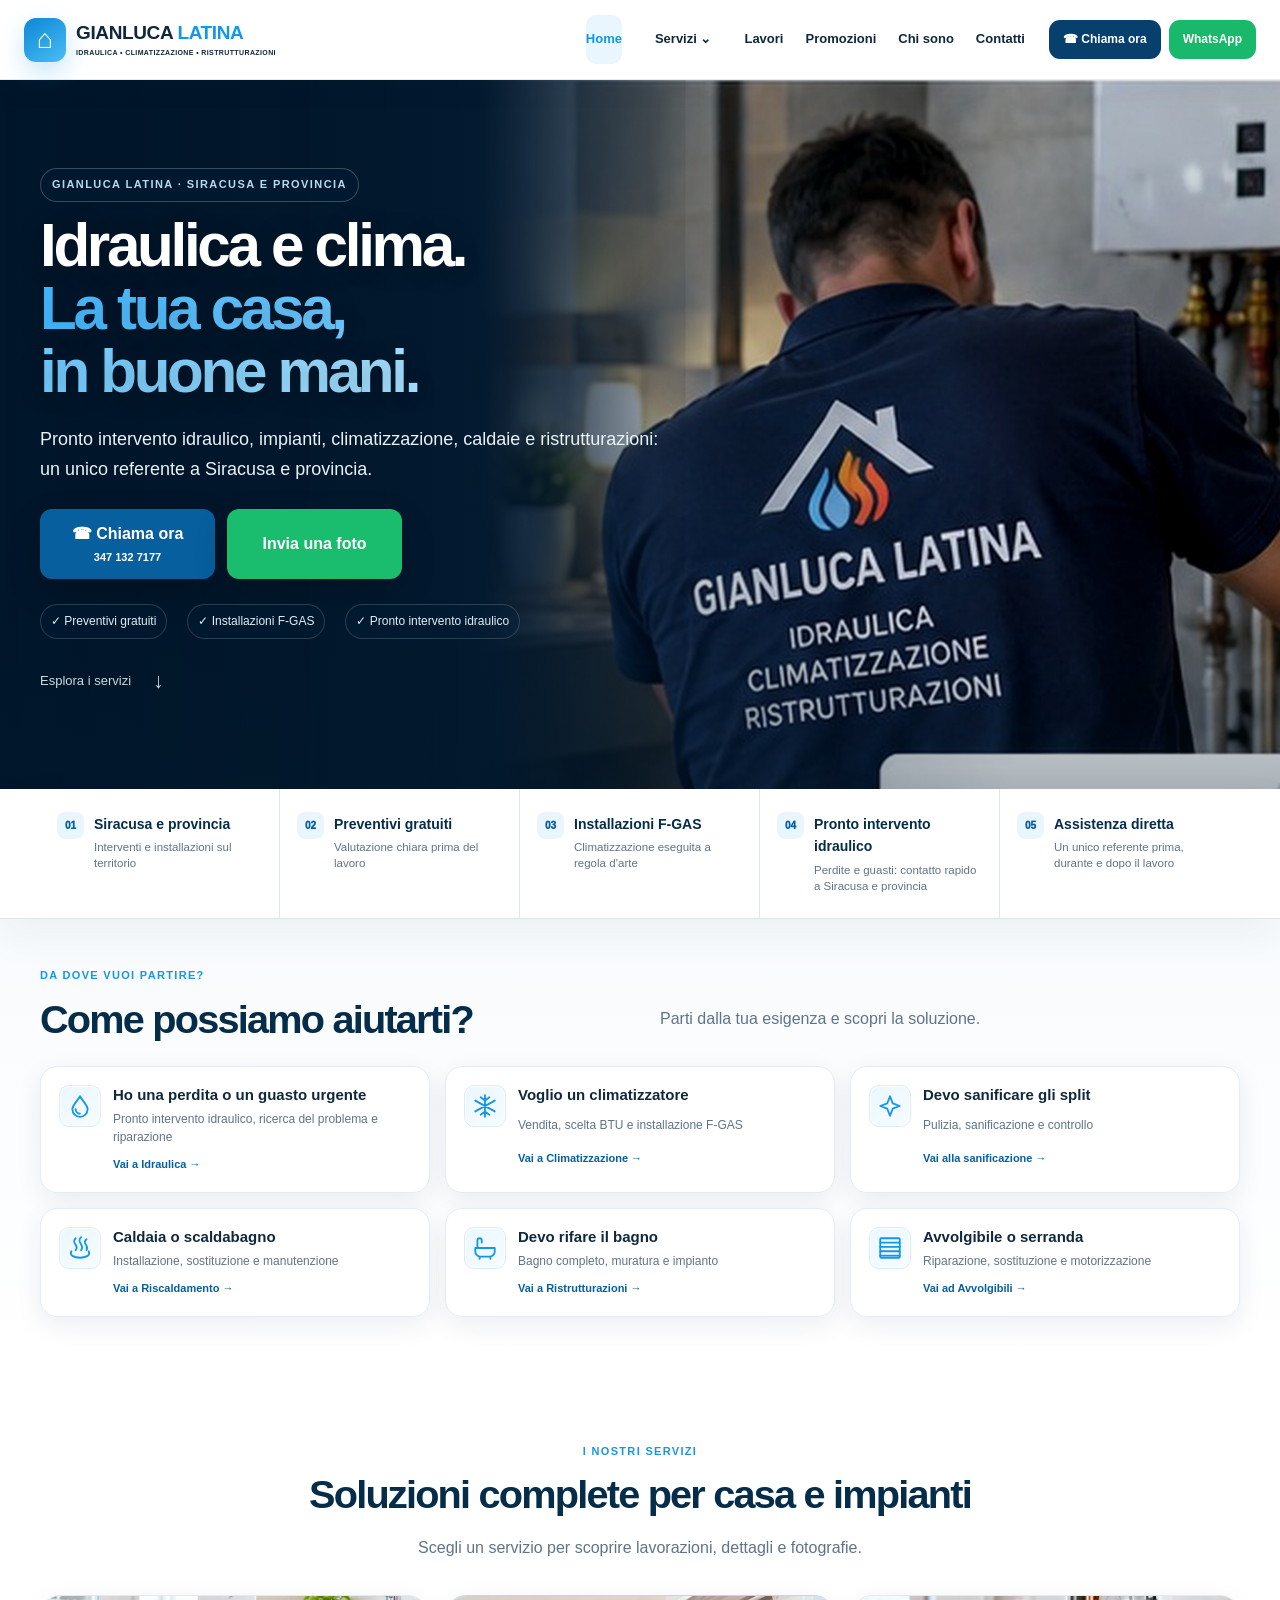
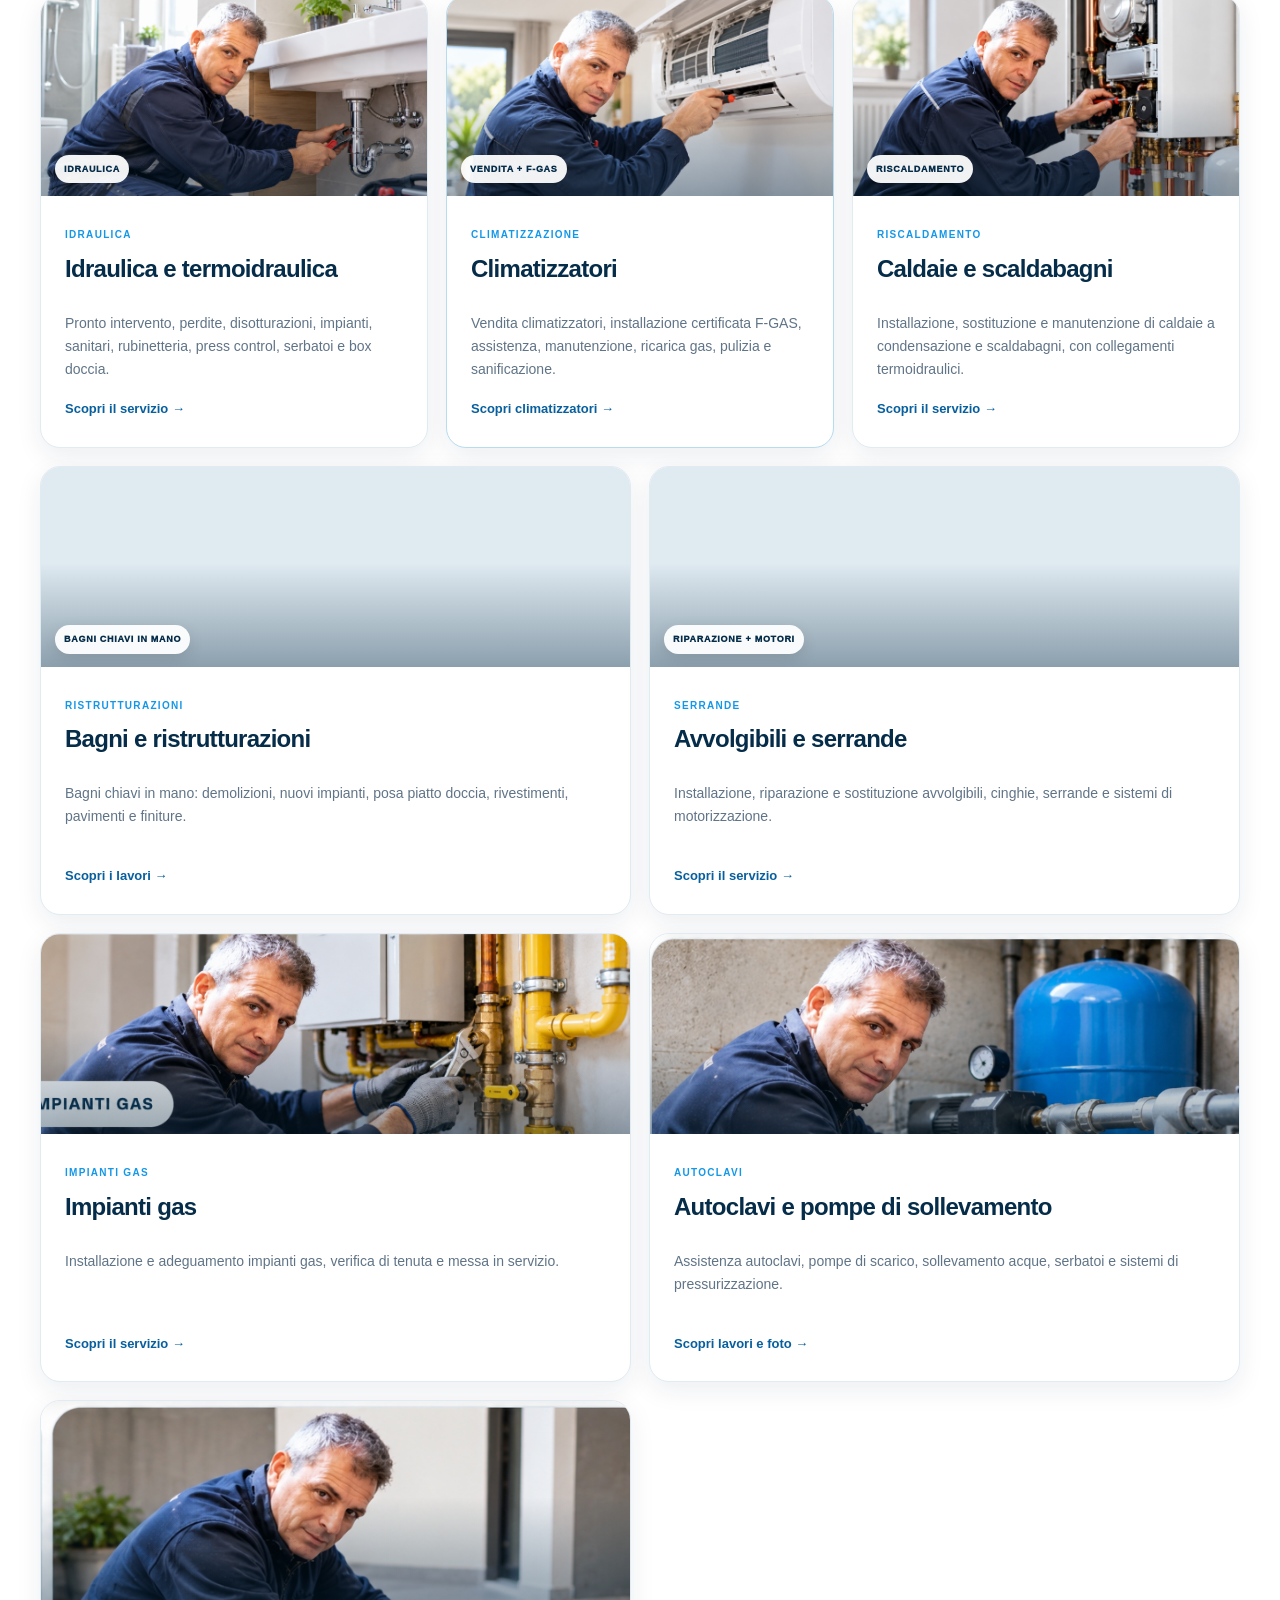
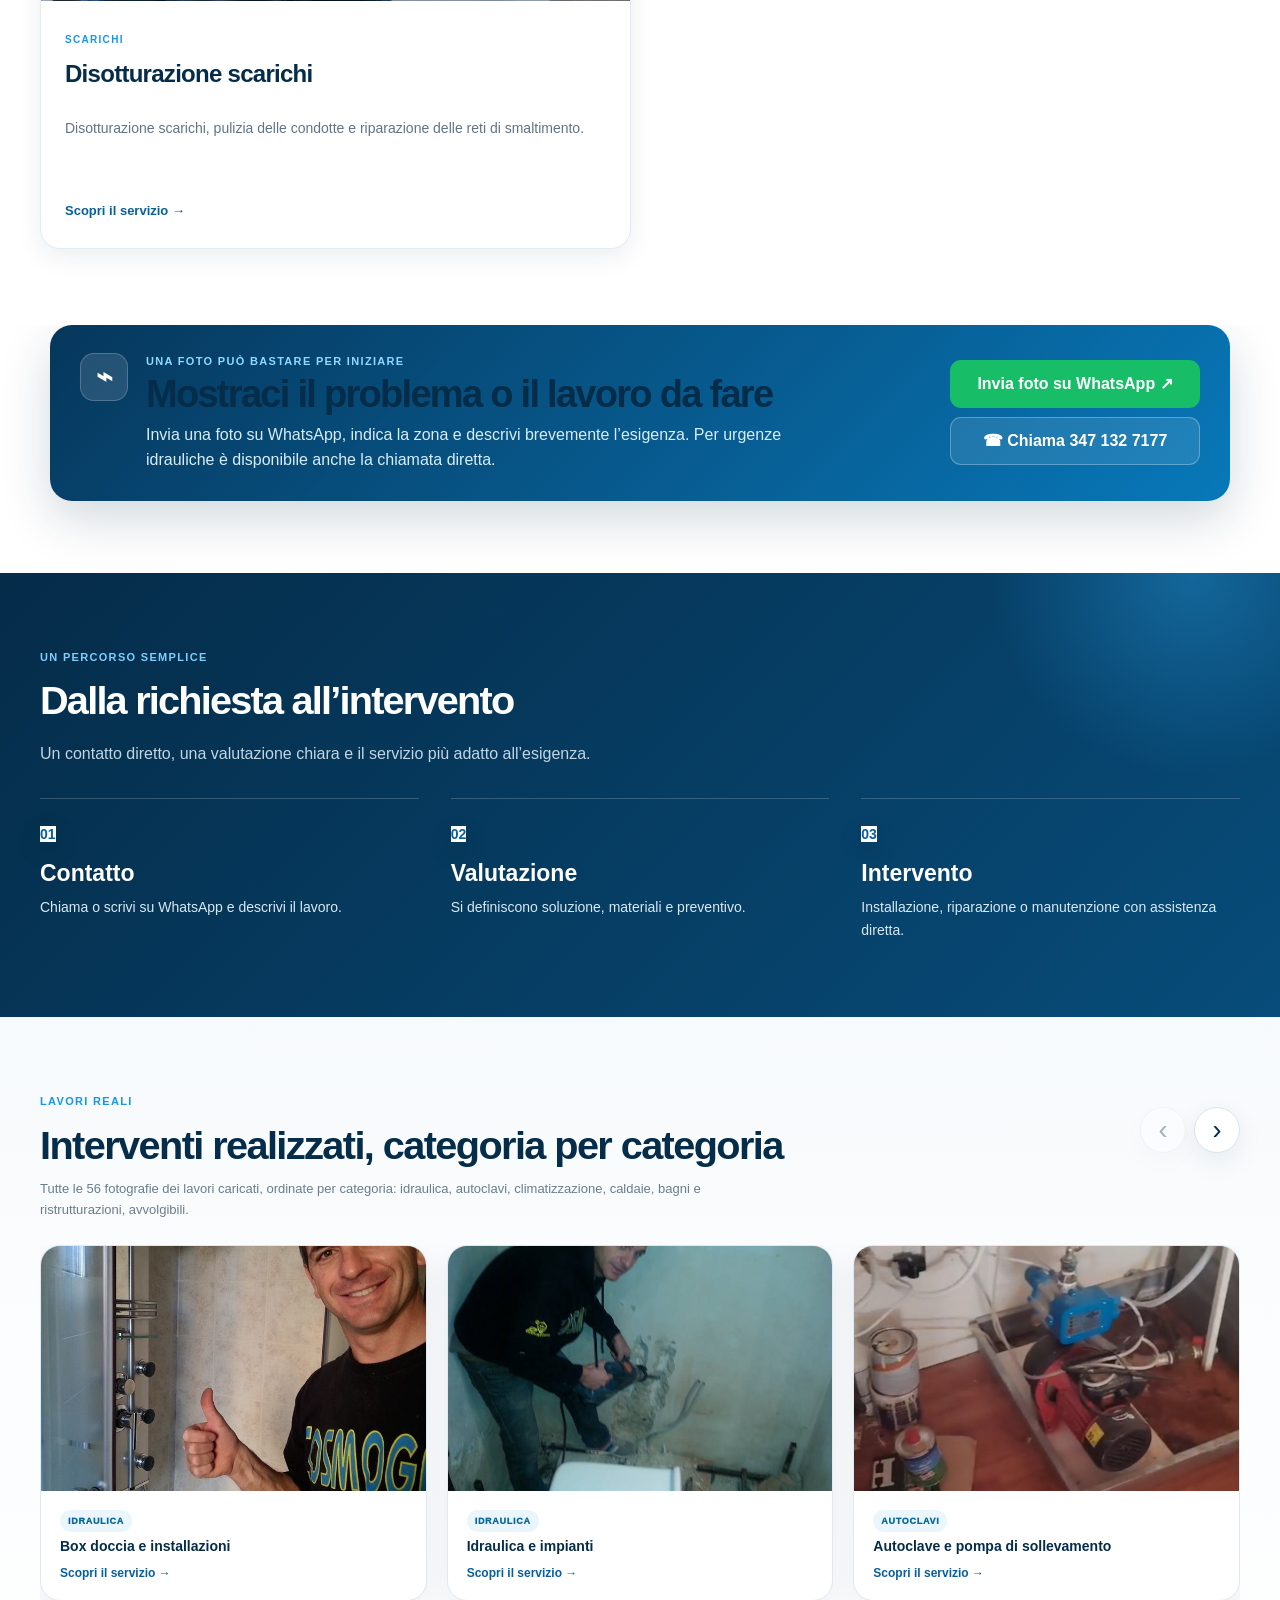
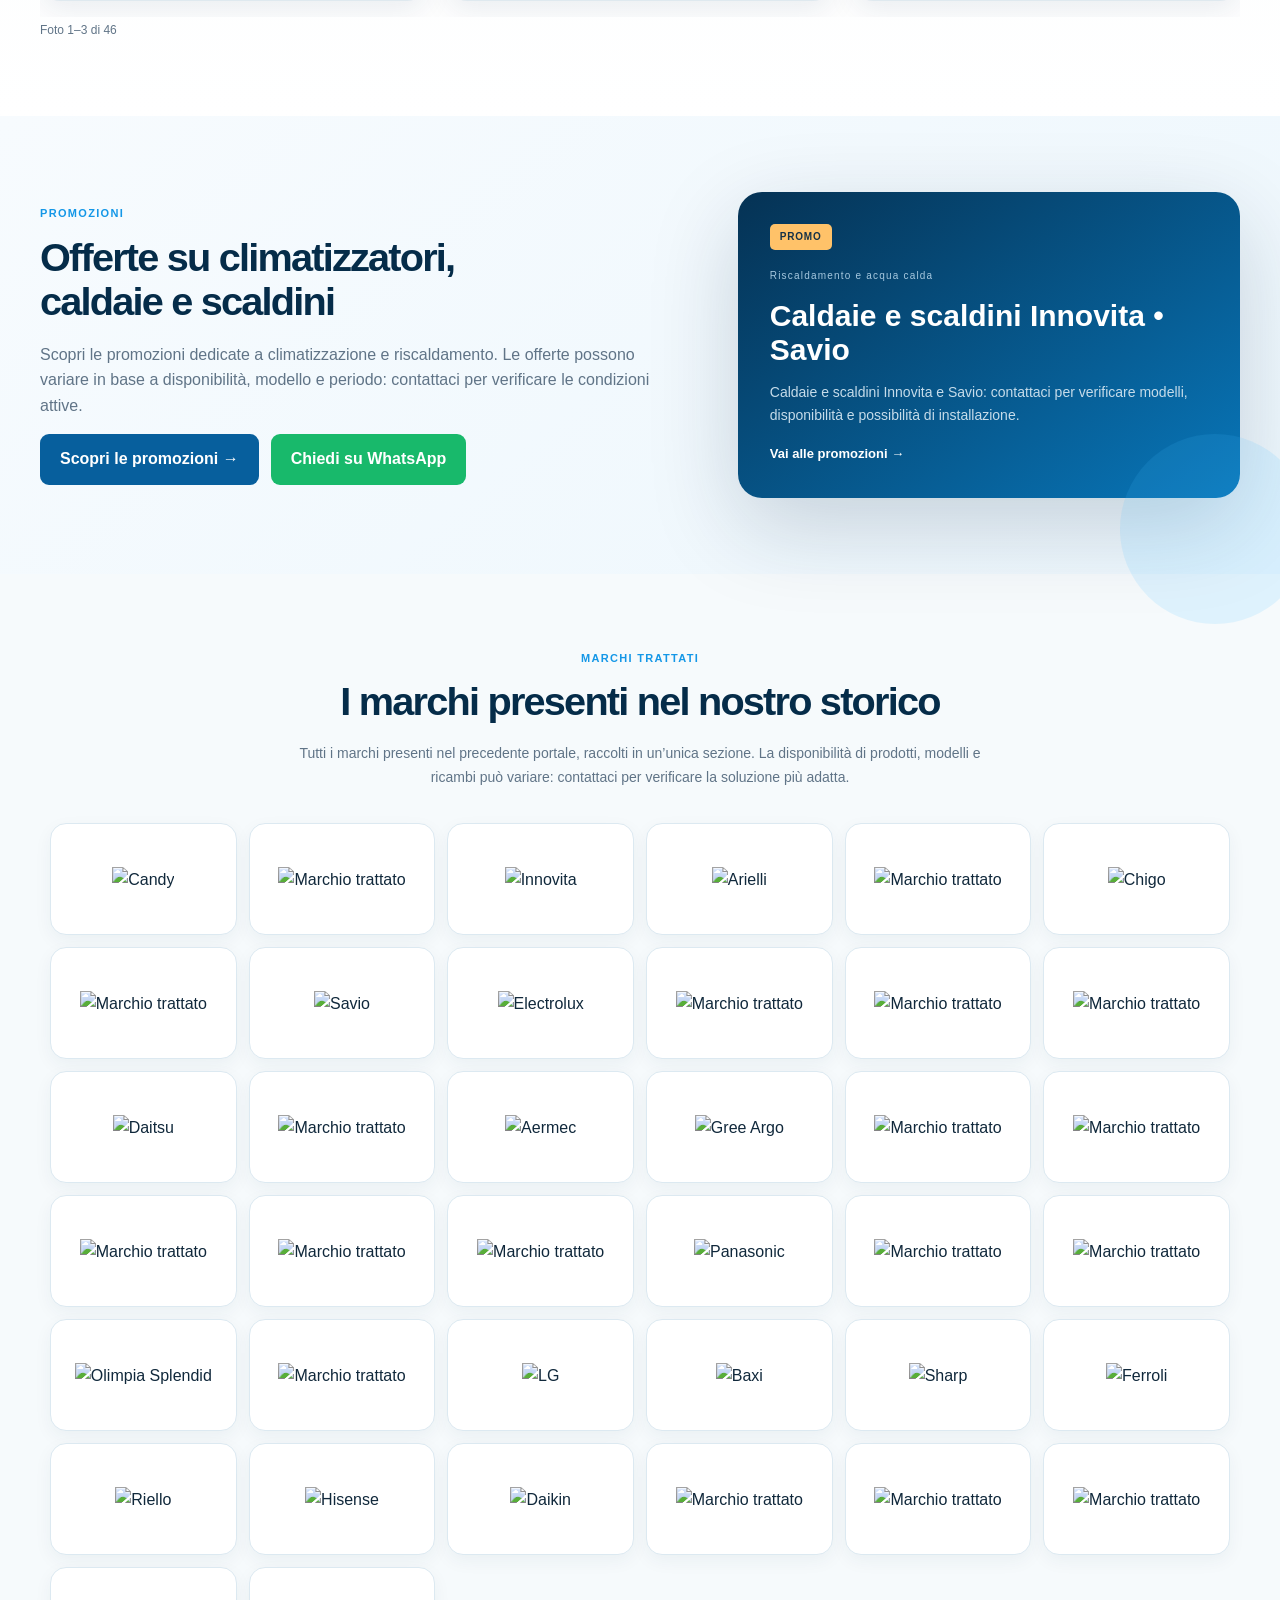
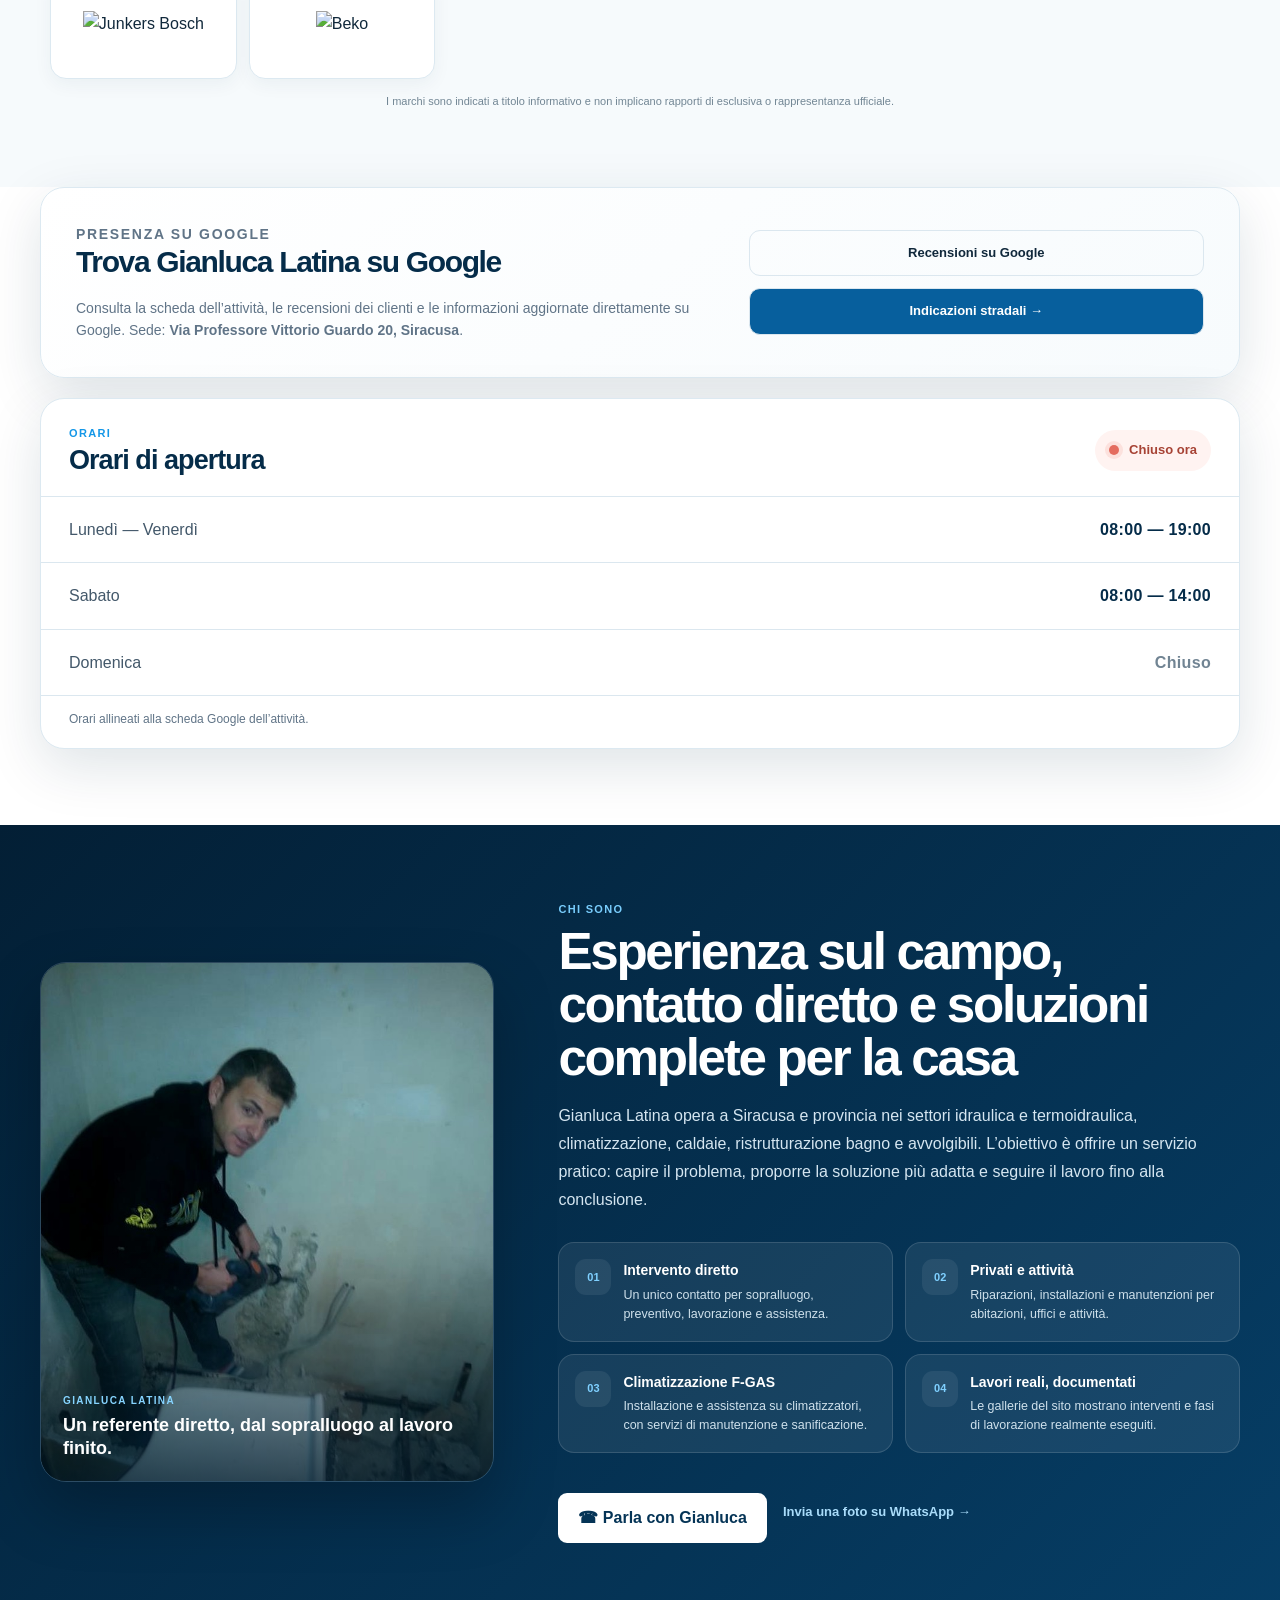
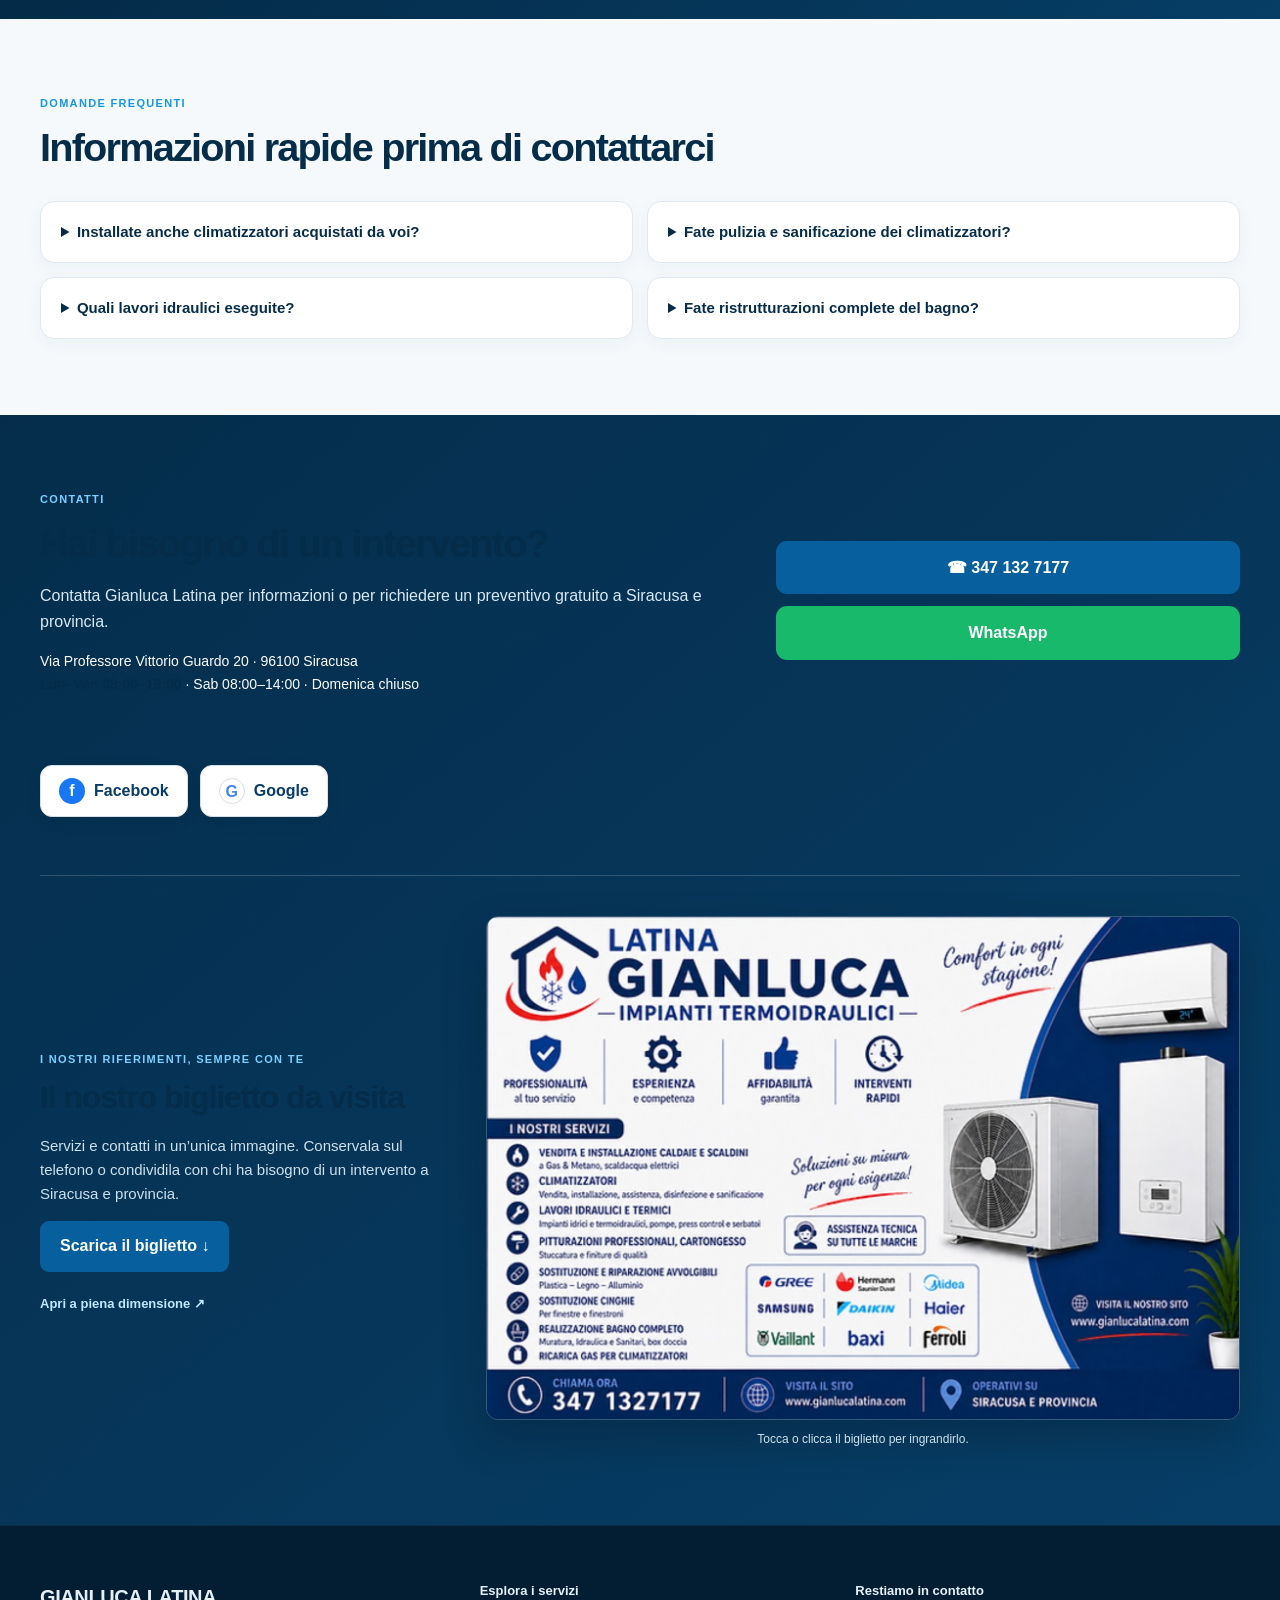
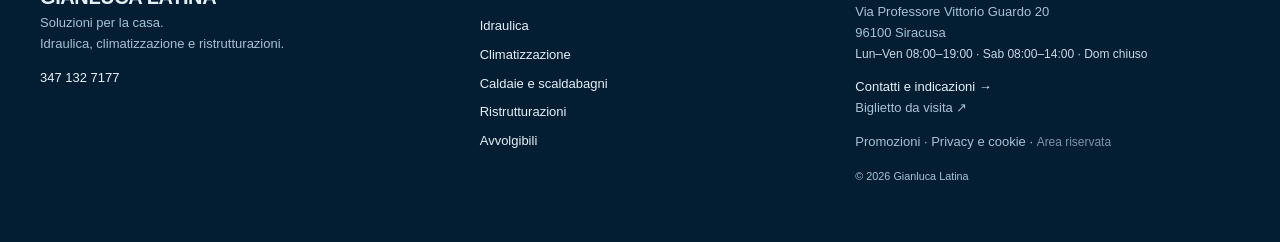
==== index.html @ 46c478eb "Add files via upload" ====
<!DOCTYPE html>

<html lang="it"><head><meta charset="utf-8"/><meta content="width=device-width,initial-scale=1" name="viewport"/><title>Idraulico a Siracusa e Installatore Climatizzatori | Gianluca Latina</title><meta content="Idraulico a Siracusa e provincia: pronto intervento, climatizzatori, caldaie, scaldabagni, ristrutturazione bagni, autoclavi e avvolgibili. Preventivi gratuiti." name="description"/><link href="https://www.gianlucalatina.com/" rel="canonical"/><link href="assets/style.css?v=51" rel="stylesheet"/><meta content="#073b69" name="theme-color"/><script type="application/ld+json">{"@context":"https://schema.org","@type":"FAQPage","mainEntity":[{"@type":"Question","name":"Installate anche climatizzatori acquistati da voi?","acceptedAnswer":{"@type":"Answer","text":"Sì. Vendita, scelta della potenza, installazione F-GAS, assistenza e manutenzione."}},{"@type":"Question","name":"Fate pulizia e sanificazione dei climatizzatori?","acceptedAnswer":{"@type":"Answer","text":"Sì. È disponibile il servizio di pulizia e sanificazione degli split e dei componenti accessibili dell'unità interna."}},{"@type":"Question","name":"Fate ristrutturazioni complete del bagno?","acceptedAnswer":{"@type":"Answer","text":"Sì. Bagno completo, impianto idraulico-sanitario, muratura, cartongesso, pittura, piastrelle e pavimentazioni."}}]}</script><meta content="website" property="og:type"/><meta content="Idraulico a Siracusa e Installatore Climatizzatori | Gianluca Latina" property="og:title"/><meta content="Idraulico a Siracusa e provincia: pronto intervento, climatizzatori, caldaie, scaldabagni, ristrutturazione bagni, autoclavi e avvolgibili. Preventivi gratuiti." property="og:description"/><meta content="https://www.gianlucalatina.com/" property="og:url"/><meta content="https://www.gianlucalatina.com/assets/hero-technician-right.jpg" property="og:image"/><link as="image" href="assets/hero-technician-mobile.jpg" media="(max-width: 560px)" rel="preload"/><meta content="index,follow,max-image-preview:large,max-snippet:-1,max-video-preview:-1" name="robots"/><meta content="Gianluca Latina" name="author"/><meta content="it_IT" property="og:locale"/><meta content="Gianluca Latina" property="og:site_name"/><meta content="Idraulico a Siracusa e Installatore Climatizzatori" property="og:image:alt"/><meta content="summary_large_image" name="twitter:card"/><meta content="Idraulico a Siracusa e Installatore Climatizzatori | Gianluca Latina" name="twitter:title"/><meta content="Idraulico a Siracusa e provincia: pronto intervento, climatizzatori, caldaie, scaldabagni, ristrutturazione bagni, autoclavi e avvolgibili. Preventivi gratuiti." name="twitter:description"/><meta content="https://www.gianlucalatina.com/assets/hero-technician-right.jpg" name="twitter:image"/><link href="https://www.gianlucalatina.com/" hreflang="it-IT" rel="alternate"/><script data-seo-v51="main" type="application/ld+json">{"@context":"https://schema.org","@graph":[{"@type":"WebSite","@id":"https://www.gianlucalatina.com/#website","url":"https://www.gianlucalatina.com/","name":"Gianluca Latina","alternateName":"Gianluca Latina Siracusa","inLanguage":"it-IT","publisher":{"@id":"https://www.gianlucalatina.com/#business"}},{"@type":"HomeAndConstructionBusiness","@id":"https://www.gianlucalatina.com/#business","name":"Gianluca Latina","url":"https://www.gianlucalatina.com/","telephone":"+393471327177","image":["https://www.gianlucalatina.com/assets/hero-technician-right.jpg","https://www.gianlucalatina.com/assets/home-idraulica-gianluca.png","https://www.gianlucalatina.com/assets/home-climatizzazione-gianluca.png"],"address":{"@type":"PostalAddress","streetAddress":"Via Professore Vittorio Guardo 20","postalCode":"96100","addressLocality":"Siracusa","addressRegion":"SR","addressCountry":"IT"},"areaServed":[{"@type":"City","name":"Siracusa"},{"@type":"AdministrativeArea","name":"Provincia di Siracusa"}],"openingHoursSpecification":[{"@type":"OpeningHoursSpecification","dayOfWeek":["Monday","Tuesday","Wednesday","Thursday","Friday"],"opens":"08:00","closes":"19:00"},{"@type":"OpeningHoursSpecification","dayOfWeek":["Saturday"],"opens":"08:00","closes":"14:00"}],"sameAs":["https://www.facebook.com/share/1M8zW4kqRv/","https://share.google/yghf7bdZKyHWNFyIE"],"knowsAbout":["Idraulica","Termoidraulica","Climatizzazione","Caldaie","Scaldabagni","Ristrutturazione bagni","Autoclavi","Avvolgibili","Serrande"],"hasOfferCatalog":{"@type":"OfferCatalog","name":"Servizi per casa e impianti","itemListElement":[{"@type":"OfferCatalog","name":"Idraulica e termoidraulica"},{"@type":"OfferCatalog","name":"Climatizzazione"},{"@type":"OfferCatalog","name":"Caldaie e scaldabagni"},{"@type":"OfferCatalog","name":"Ristrutturazione bagni"},{"@type":"OfferCatalog","name":"Autoclavi e pompe di sollevamento"},{"@type":"OfferCatalog","name":"Avvolgibili e serrande"}]}}]}</script></head><body class="page-home"><a class="skip-link" href="#home">Vai al contenuto</a>
<header><a class="brand" href="index.html"><span class="mark">⌂</span><span><b>GIANLUCA <i>LATINA</i></b><small>IDRAULICA • CLIMATIZZAZIONE • RISTRUTTURAZIONI</small></span></a><button aria-controls="main-nav" aria-expanded="false" aria-label="Apri menu" class="menu">☰</button><nav aria-label="Navigazione principale" id="main-nav"><a aria-current="page" href="index.html">Home</a><div class="nav-services"><button aria-controls="services-menu" aria-expanded="false" class="services-toggle">Servizi <span aria-hidden="true">⌄</span></button><div class="services-menu" id="services-menu"><a href="idraulica.html">Idraulica</a><a href="climatizzazione.html">Climatizzazione</a><a href="caldaie.html">Caldaie e scaldabagni</a><a href="ristrutturazioni.html">Ristrutturazioni</a><a href="avvolgibili.html">Avvolgibili</a><a href="index.html#servizi">Tutti i servizi →</a></div></div><a href="index.html#lavori">Lavori</a><a href="promozioni.html">Promozioni</a><a href="index.html#chi-sono">Chi sono</a><a href="index.html#contatti">Contatti</a></nav><div class="topcta"><a class="call" href="tel:+393471327177">☎ Chiama ora</a><a class="wa" href="https://wa.me/393471327177?text=Buongiorno%2C%20vorrei%20informazioni%20su%20un%20intervento%20a%20Siracusa." rel="noopener">WhatsApp</a></div></header>
<main id="home"><section class="hero"><div class="hero-bg"></div><div class="hero-content"><p class="eyebrow">GIANLUCA LATINA · SIRACUSA E PROVINCIA</p><h1>Idraulica e clima.<br/><span>La tua casa,<br/>in buone mani.</span></h1><p>Pronto intervento idraulico, impianti, climatizzazione, caldaie e ristrutturazioni: un unico referente a Siracusa e provincia.</p><div class="actions"><a class="primary" href="tel:+393471327177">☎ Chiama ora <small>347 132 7177</small></a><a class="secondary" href="https://wa.me/393471327177?text=Buongiorno%2C%20vorrei%20informazioni%20su%20un%20intervento%20a%20Siracusa." rel="noopener">Invia una foto</a></div><div class="trust"><span>✓ Preventivi gratuiti</span><span>✓ Installazioni F-GAS</span><span>✓ Pronto intervento idraulico</span></div><a class="hero-explore" href="#servizi">Esplora i servizi <span aria-hidden="true">↓</span></a></div></section>
<section aria-label="Punti di forza" class="proof-ribbon"><div class="proof-ribbon-inner"><div><span>01</span><b>Siracusa e provincia</b><small>Interventi e installazioni sul territorio</small></div><div><span>02</span><b>Preventivi gratuiti</b><small>Valutazione chiara prima del lavoro</small></div><div><span>03</span><b>Installazioni F-GAS</b><small>Climatizzazione eseguita a regola d’arte</small></div><div><span>04</span><b>Pronto intervento idraulico</b><small>Perdite e guasti: contatto rapido a Siracusa e provincia</small></div><div><span>05</span><b>Assistenza diretta</b><small>Un unico referente prima, durante e dopo il lavoro</small></div></div></section>
<section aria-labelledby="need-title" class="need-hub"><div class="need-inner"><div class="need-head"><p class="kicker">DA DOVE VUOI PARTIRE?</p><h2 id="need-title">Come possiamo aiutarti?</h2><p>Parti dalla tua esigenza e scopri la soluzione.</p></div><div class="need-grid">
<a class="need-card" href="idraulica.html#riparazioni"><span aria-hidden="true"><svg fill="none" height="26" stroke="currentColor" stroke-linecap="round" stroke-linejoin="round" stroke-width="1.7" viewbox="0 0 24 24" width="26"><path d="M12 3C10 7 5 11 5 15a7 7 0 0014 0c0-4-5-8-7-12Z"></path><path d="M8 15a4 4 0 004 4"></path></svg></span><b>Ho una perdita o un guasto urgente</b><small>Pronto intervento idraulico, ricerca del problema e riparazione</small><em>Vai a Idraulica →</em></a>
<a class="need-card" href="climatizzazione.html#vendita"><span aria-hidden="true"><svg fill="none" height="26" stroke="currentColor" stroke-linecap="round" stroke-linejoin="round" stroke-width="1.7" viewbox="0 0 24 24" width="26"><path d="M12 2v20M3 7l18 10M3 17 21 7M8 4l4 3 4-3M8 20l4-3 4 3"></path></svg></span><b>Voglio un climatizzatore</b><small>Vendita, scelta BTU e installazione F-GAS</small><em>Vai a Climatizzazione →</em></a>
<a class="need-card" href="climatizzazione.html#sanificazione"><span aria-hidden="true"><svg fill="none" height="26" stroke="currentColor" stroke-linecap="round" stroke-linejoin="round" stroke-width="1.7" viewbox="0 0 24 24" width="26"><path d="m12 3 2.5 6.5L21 12l-6.5 2.5L12 21l-2.5-6.5L3 12l6.5-2.5Z"></path></svg></span><b>Devo sanificare gli split</b><small>Pulizia, sanificazione e controllo</small><em>Vai alla sanificazione →</em></a>
<a class="need-card" href="caldaie.html#caldaie"><span aria-hidden="true"><svg fill="none" height="26" stroke="currentColor" stroke-linecap="round" stroke-linejoin="round" stroke-width="1.7" viewbox="0 0 24 24" width="26"><path d="M8 3c-5 5 4 6 0 11M13 2c-5 5 4 7 0 12M18 4c-5 4 3 5 0 10M4 15c-4 8 20 8 16 0"></path></svg></span><b>Caldaia o scaldabagno</b><small>Installazione, sostituzione e manutenzione</small><em>Vai a Riscaldamento →</em></a>
<a class="need-card" href="ristrutturazioni.html#bagno"><span aria-hidden="true"><svg fill="none" height="26" stroke="currentColor" stroke-linecap="round" stroke-linejoin="round" stroke-width="1.7" viewbox="0 0 24 24" width="26"><path d="M3 12h18v3a5 5 0 01-5 5H8a5 5 0 01-5-5Zm2 0V5a2 2 0 014 0v2M7 20v2m10-2v2"></path></svg></span><b>Devo rifare il bagno</b><small>Bagno completo, muratura e impianto</small><em>Vai a Ristrutturazioni →</em></a>
<a class="need-card" href="avvolgibili.html#riparazioni"><span aria-hidden="true"><svg fill="none" height="26" stroke="currentColor" stroke-linecap="round" stroke-linejoin="round" stroke-width="1.7" viewbox="0 0 24 24" width="26"><rect height="18" rx="1" width="18" x="3" y="3"></rect><path d="M3 7h18M3 11h18M3 15h18M3 19h18"></path></svg></span><b>Avvolgibile o serranda</b><small>Riparazione, sostituzione e motorizzazione</small><em>Vai ad Avvolgibili →</em></a>
</div></div></section>
<section class="section services-section" id="servizi"><p class="kicker">I NOSTRI SERVIZI</p><h2>Soluzioni complete per casa e impianti</h2><p class="lead">Scegli un servizio per scoprire lavorazioni, dettagli e fotografie.</p><div class="cards service-cards">
<a class="service-card" href="idraulica.html"><div class="service-visual water"><img alt="Gianluca Latina durante un intervento idraulico" decoding="async" height="1690" loading="lazy" src="assets/home-idraulica-gianluca.png" width="1200"/></div><div class="service-copy"><small>IDRAULICA</small><h3>Idraulica e termoidraulica</h3><p>Pronto intervento, perdite, disotturazioni, impianti, sanitari, rubinetteria, press control, serbatoi e box doccia.</p><b>Scopri il servizio →</b></div></a>
<a class="service-card featured" href="climatizzazione.html"><div class="service-visual climate"><img alt="Gianluca Latina durante la manutenzione di un climatizzatore" decoding="async" height="1660" loading="lazy" src="assets/home-climatizzazione-gianluca.png" width="1200"/></div><div class="service-copy"><small>CLIMATIZZAZIONE</small><h3>Climatizzatori</h3><p>Vendita climatizzatori, installazione certificata F-GAS, assistenza, manutenzione, ricarica gas, pulizia e sanificazione.</p><b>Scopri climatizzatori →</b></div></a>
<a class="service-card" href="caldaie.html"><div class="service-visual heat"><img alt="Gianluca Latina durante un intervento su caldaia" decoding="async" height="1633" loading="lazy" src="assets/home-caldaie-gianluca.png" width="1200"/></div><div class="service-copy"><small>RISCALDAMENTO</small><h3>Caldaie e scaldabagni</h3><p>Installazione, sostituzione e manutenzione di caldaie a condensazione e scaldabagni, con collegamenti termoidraulici.</p><b>Scopri il servizio →</b></div></a>
<a class="service-card" href="ristrutturazioni.html"><div class="service-visual renovate"><img alt="Gianluca Latina al lavoro in un bagno in ristrutturazione" decoding="async" height="1631" loading="lazy" src="assets/home-ristrutturazioni-gianluca.png" width="1200"/></div><div class="service-copy"><small>RISTRUTTURAZIONI</small><h3>Bagni e ristrutturazioni</h3><p>Bagni chiavi in mano: demolizioni, nuovi impianti, posa piatto doccia, rivestimenti, pavimenti e finiture.</p><b>Scopri i lavori →</b></div></a>
<a class="service-card" href="avvolgibili.html"><div class="service-visual shutter"><img alt="Gianluca Latina durante la riparazione di un avvolgibile" decoding="async" height="1566" loading="lazy" src="assets/home-avvolgibili-gianluca.png" width="1200"/></div><div class="service-copy"><small>SERRANDE</small><h3>Avvolgibili e serrande</h3><p>Installazione, riparazione e sostituzione avvolgibili, cinghie, serrande e sistemi di motorizzazione.</p><b>Scopri il servizio →</b></div></a>
<a class="service-card" href="idraulica.html#impianti-gas"><div class="service-visual water"><img alt="Impianti gas a Siracusa" decoding="async" loading="lazy" src="assets/home-impianti-gas.png"/></div><div class="service-copy"><small>IMPIANTI GAS</small><h3>Impianti gas</h3><p>Installazione e adeguamento impianti gas, verifica di tenuta e messa in servizio.</p><b>Scopri il servizio →</b></div></a>
<a class="service-card" href="idraulica.html#autoclavi"><div class="service-visual water"><img alt="Autoclavi e pompe di sollevamento a Siracusa" decoding="async" loading="lazy" src="assets/home-autoclavi-pompe.png"/></div><div class="service-copy"><small>AUTOCLAVI</small><h3>Autoclavi e pompe di sollevamento</h3><p>Assistenza autoclavi, pompe di scarico, sollevamento acque, serbatoi e sistemi di pressurizzazione.</p><b>Scopri lavori e foto →</b></div></a>
<a class="service-card" href="idraulica.html#disotturazioni"><div class="service-visual water"><img alt="Disotturazione scarichi a Siracusa" decoding="async" loading="lazy" src="assets/home-disotturazione-scarichi.png"/></div><div class="service-copy"><small>SCARICHI</small><h3>Disotturazione scarichi</h3><p>Disotturazione scarichi, pulizia delle condotte e riparazione delle reti di smaltimento.</p><b>Scopri il servizio →</b></div></a>
</div></section><section aria-label="Richiedi una valutazione rapida" class="home-quick-cta"><div><span aria-hidden="true" class="quick-icon">⌁</span><div><p class="kicker">UNA FOTO PUÒ BASTARE PER INIZIARE</p><h2>Mostraci il problema o il lavoro da fare</h2><p>Invia una foto su WhatsApp, indica la zona e descrivi brevemente l’esigenza. Per urgenze idrauliche è disponibile anche la chiamata diretta.</p></div></div><div class="quick-actions"><a class="primary" href="https://wa.me/393471327177?text=Buongiorno%2C%20vorrei%20una%20valutazione.%20Allego%20una%20foto%20del%20lavoro%20da%20fare." rel="noopener">Invia foto su WhatsApp ↗</a><a class="secondary" href="tel:+393471327177">☎ Chiama 347 132 7177</a></div></section>
<section class="journey"><div class="journey-inner"><div class="journey-head"><p class="kicker">UN PERCORSO SEMPLICE</p><h2>Dalla richiesta all’intervento</h2><p>Un contatto diretto, una valutazione chiara e il servizio più adatto all’esigenza.</p></div><div class="journey-grid"><div class="journey-step"><span>01</span><h3>Contatto</h3><p>Chiama o scrivi su WhatsApp e descrivi il lavoro.</p></div><div class="journey-step"><span>02</span><h3>Valutazione</h3><p>Si definiscono soluzione, materiali e preventivo.</p></div><div class="journey-step"><span>03</span><h3>Intervento</h3><p>Installazione, riparazione o manutenzione con assistenza diretta.</p></div></div></div></section>
<section class="work-carousel-section" id="lavori"><div class="work-carousel-head"><div><p class="kicker">LAVORI REALI</p><h2>Interventi realizzati, categoria per categoria</h2></div><div class="carousel-controls"><button aria-controls="gallery-rail" aria-label="Foto precedenti" class="carousel-prev" type="button">‹</button><button aria-controls="gallery-rail" aria-label="Foto successive" class="carousel-next" type="button">›</button></div></div><p class="gallery-hint">Tutte le 56 fotografie dei lavori caricati, ordinate per categoria: idraulica, autoclavi, climatizzazione, caldaie, bagni e ristrutturazioni, avvolgibili.</p><nav aria-label="Categorie dei lavori realizzati" class="work-category-nav" data-gallery-categories=""></nav><div aria-label="Galleria fotografica: usa le frecce o scorri" class="work-carousel" data-managed-gallery="" id="gallery-rail" role="region" tabindex="0"><figure class="work-slide"><img alt="Montaggio box doccia a Siracusa" decoding="async" height="750" loading="lazy" src="assets/a3fdcb_4183c923dcde4e57b34d256b1c3c50fd.jpg" width="1000"/><figcaption><span class="work-category">Idraulica</span>Box doccia e installazioni<a class="photo-link" href="idraulica.html">Scopri il servizio →</a></figcaption></figure><figure class="work-slide"><img alt="Lavori idraulici a Siracusa" decoding="async" height="750" loading="lazy" src="assets/a3fdcb_1e8d561c4eb74bf2aa9997832afb0de8.jpg" width="1000"/><figcaption><span class="work-category">Idraulica</span>Idraulica e impianti<a class="photo-link" href="idraulica.html">Scopri il servizio →</a></figcaption></figure><figure class="work-slide"><img alt="Autoclave e pompa di sollevamento a Siracusa" decoding="async" height="750" loading="lazy" src="assets/autoclave-lavoro-1.jpg" width="1000"/><figcaption><span class="work-category">Autoclavi</span>Autoclave e pompa di sollevamento<a class="photo-link" href="idraulica.html#autoclavi">Scopri il servizio →</a></figcaption></figure><figure class="work-slide"><img alt="Serbatoio acqua e impianto autoclave in locale tecnico a Siracusa" decoding="async" height="750" loading="lazy" src="assets/autoclave-lavoro-4.jpg" width="1000"/><figcaption><span class="work-category">Autoclavi</span>Serbatoio e impianto autoclave<a class="photo-link" href="idraulica.html#autoclavi">Scopri il servizio →</a></figcaption></figure><figure class="work-slide"><img alt="Serbatoio e sistema di pressurizzazione a Siracusa" decoding="async" height="750" loading="lazy" src="assets/autoclave-lavoro-2.jpg" width="1000"/><figcaption><span class="work-category">Autoclavi</span>Serbatoio e sistema di pressurizzazione<a class="photo-link" href="idraulica.html#autoclavi">Scopri il servizio →</a></figcaption></figure><figure class="work-slide"><img alt="Pompa autoclave con presscontrol e serbatoio acqua a Siracusa" decoding="async" height="750" loading="lazy" src="assets/autoclave-lavoro-5.jpg" width="1000"/><figcaption><span class="work-category">Autoclavi</span>Pompa autoclave con presscontrol<a class="photo-link" href="idraulica.html#autoclavi">Scopri il servizio →</a></figcaption></figure><figure class="work-slide"><img alt="Unità esterna Airwell durante assistenza tecnica e ricarica gas a Siracusa" decoding="async" height="750" loading="lazy" src="assets/clima-real-5.jpg" width="1000"/><figcaption><span class="work-category">Climatizzazione</span>Intervento su unità esterna Airwell<a class="photo-link" href="climatizzazione.html">Scopri il servizio →</a></figcaption></figure><figure class="work-slide"><img alt="Installazione unità esterna Candy con tecnico al lavoro a Siracusa" decoding="async" height="750" loading="lazy" src="assets/clima-real-6.jpg" width="1000"/><figcaption><span class="work-category">Climatizzazione</span>Installazione climatizzatore Candy<a class="photo-link" href="climatizzazione.html">Scopri il servizio →</a></figcaption></figure><figure class="work-slide"><img alt="Tecnico durante ricarica gas refrigerante su climatizzatore a Siracusa" decoding="async" height="750" loading="lazy" src="assets/clima-real-7.jpg" width="1000"/><figcaption><span class="work-category">Climatizzazione</span>Ricarica gas climatizzatore<a class="photo-link" href="climatizzazione.html">Scopri il servizio →</a></figcaption></figure><figure class="work-slide"><img alt="Climatizzatori a parete Samsung e Haier installati a Siracusa" decoding="async" height="750" loading="lazy" src="assets/clima-real-2.jpg" width="1000"/><figcaption><span class="work-category">Climatizzazione</span>Climatizzatori installati ed esposizione<a class="photo-link" href="climatizzazione.html">Scopri il servizio →</a></figcaption></figure><figure class="work-slide"><img alt="Installazione climatizzatori a Siracusa" decoding="async" height="750" loading="lazy" src="assets/a3fdcb_e4826118852e467d8ff0fdcdcd351949.jpg" width="1000"/><figcaption><span class="work-category">Climatizzazione</span>Climatizzazione<a class="photo-link" href="climatizzazione.html">Scopri il servizio →</a></figcaption></figure><figure class="work-slide"><img alt="Intervento su unità esterna di climatizzazione a Siracusa" decoding="async" height="750" loading="lazy" src="assets/a3fdcb_b501fd5945264e47bb1cbd95f08e0ec0.jpg" width="1000"/><figcaption><span class="work-category">Climatizzazione</span>Intervento su unità esterna<a class="photo-link" href="climatizzazione.html">Scopri il servizio →</a></figcaption></figure><figure class="work-slide"><img alt="Intervento tecnico su unità esterna con ricarica gas refrigerante R410A a Siracusa" decoding="async" height="750" loading="lazy" src="assets/clima-real-1.jpg" width="1000"/><figcaption><span class="work-category">Climatizzazione</span>Ricarica gas e assistenza tecnica<a class="photo-link" href="climatizzazione.html">Scopri il servizio →</a></figcaption></figure><figure class="work-slide"><img alt="Scaldabagno elettrico Ariston Velis installato a Siracusa" decoding="async" height="750" loading="lazy" src="assets/scaldabagno-ariston-velis-real-1.jpg" width="1000"/><figcaption><span class="work-category">Caldaie</span>Installazione scaldabagno Ariston Velis<a class="photo-link" href="caldaie.html#lavori">Scopri il servizio →</a></figcaption></figure><figure class="work-slide"><img alt="Riparazione caldaia Riello a metano durante intervento tecnico a Siracusa" decoding="async" height="750" loading="lazy" src="assets/caldaia-riello-riparazione-real-1.jpg" width="1000"/><figcaption><span class="work-category">Caldaie</span>Riparazione caldaia Riello a metano<a class="photo-link" href="caldaie.html#lavori">Scopri il servizio →</a></figcaption></figure><figure class="work-slide"><img alt="Caldaia Riello a metano installata a Siracusa" decoding="async" height="750" loading="lazy" src="assets/caldaia-riello-real-1.jpg" width="1000"/><figcaption><span class="work-category">Caldaie</span>Caldaia Riello a metano<a class="photo-link" href="caldaie.html#lavori">Scopri il servizio →</a></figcaption></figure><figure class="work-slide"><img alt="Caldaia Hermann Saunier Duval installata a Siracusa" decoding="async" height="750" loading="lazy" src="assets/caldaia-real-1.jpg" width="1000"/><figcaption><span class="work-category">Caldaie</span>Caldaia installata Hermann Saunier Duval<a class="photo-link" href="caldaie.html">Scopri il servizio →</a></figcaption></figure><figure class="work-slide"><img alt="Caldaia installazione e assistenza" decoding="async" height="750" loading="lazy" src="assets/a3fdcb_d6efa4286f514605bcb9cc41581db449~mv2.jpg" width="1000"/><figcaption><span class="work-category">Caldaie</span>Caldaie e riscaldamento<a class="photo-link" href="caldaie.html">Scopri il servizio →</a></figcaption></figure><figure class="work-slide"><img alt="Collegamenti caldaia Hermann Saunier Duval a Siracusa" decoding="async" height="750" loading="lazy" src="assets/caldaia-hermann-installazione-2.jpg" width="1000"/><figcaption><span class="work-category">Caldaie</span>Collegamenti caldaia Hermann Saunier Duval<a class="photo-link" href="caldaie.html">Scopri il servizio →</a></figcaption></figure><figure class="work-slide"><img alt="Installazione caldaia Hermann Saunier Duval a Siracusa" decoding="async" height="750" loading="lazy" src="assets/caldaia-hermann-installazione-1.jpg" width="1000"/><figcaption><span class="work-category">Caldaie</span>Installazione caldaia Hermann Saunier Duval<a class="photo-link" href="caldaie.html">Scopri il servizio →</a></figcaption></figure><figure class="work-slide"><img alt="Installazione caldaia Hermann Saunier Duval a Siracusa" decoding="async" height="750" loading="lazy" src="assets/caldaia-hermann-installazione-3.jpg" width="1000"/><figcaption><span class="work-category">Caldaie</span>Installazione caldaia Hermann Saunier Duval<a class="photo-link" href="caldaie.html">Scopri il servizio →</a></figcaption></figure><figure class="work-slide"><img alt="Bagno ristrutturato completo con pavimento effetto legno e sanitari a Siracusa" decoding="async" height="750" loading="lazy" src="assets/ristrutt-bagno-real-1.jpg" width="1000"/><figcaption><span class="work-category">Ristrutturazioni</span>Bagno ristrutturato completo<a class="photo-link" href="ristrutturazioni.html">Scopri il servizio →</a></figcaption></figure><figure class="work-slide"><img alt="Bagno in demolizione durante ristrutturazione a Siracusa" decoding="async" height="750" loading="lazy" src="assets/ristrutt-bagno-real-2.jpg" width="1000"/><figcaption><span class="work-category">Ristrutturazioni</span>Demolizione bagno<a class="photo-link" href="ristrutturazioni.html">Scopri il servizio →</a></figcaption></figure><figure class="work-slide"><img alt="Demolizione bagno e rimozione pavimenti per rifacimento impianto a Siracusa" decoding="async" height="750" loading="lazy" src="assets/idrau-termo-real-1.jpg" width="1000"/><figcaption><span class="work-category">Ristrutturazioni</span>Demolizione bagno e preparazione impianti<a class="photo-link" href="ristrutturazioni.html#lavori">Scopri il servizio →</a></figcaption></figure><figure class="work-slide"><img alt="Demolizione impianti bagno e rimozione vecchi rivestimenti a Siracusa" decoding="async" height="750" loading="lazy" src="assets/idrau-termo-real-9.jpg" width="1000"/><figcaption><span class="work-category">Ristrutturazioni</span>Demolizione impianti esistenti<a class="photo-link" href="ristrutturazioni.html#lavori">Scopri il servizio →</a></figcaption></figure><figure class="work-slide"><img alt="Box doccia e mobile lavabo in bagno ristrutturato a Siracusa" decoding="async" height="750" loading="lazy" src="assets/ristrutt-bagno-real-4.jpg" width="1000"/><figcaption><span class="work-category">Ristrutturazioni</span>Finiture bagno con box doccia<a class="photo-link" href="ristrutturazioni.html">Scopri il servizio →</a></figcaption></figure><figure class="work-slide"><img alt="Lavori in corso per ristrutturazione bagno con intonaco e predisposizioni a Siracusa" decoding="async" height="750" loading="lazy" src="assets/ristrutt-bagno-real-3.jpg" width="1000"/><figcaption><span class="work-category">Ristrutturazioni</span>Lavori in corso bagno<a class="photo-link" href="ristrutturazioni.html">Scopri il servizio →</a></figcaption></figure><figure class="work-slide"><img alt="Lavoro bagno fase 1 a Siracusa" decoding="async" height="750" loading="lazy" src="assets/bagno-ristrutturazione-real-1.jpg" width="1000"/><figcaption><span class="work-category">Ristrutturazioni</span>Lavoro bagno fase 1<a class="photo-link" href="ristrutturazioni.html#lavori">Scopri il servizio →</a></figcaption></figure><figure class="work-slide"><img alt="Lavoro bagno fase 10 a Siracusa" decoding="async" height="750" loading="lazy" src="assets/bagno-ristrutturazione-real-10.jpg" width="1000"/><figcaption><span class="work-category">Ristrutturazioni</span>Lavoro bagno fase 10<a class="photo-link" href="ristrutturazioni.html#lavori">Scopri il servizio →</a></figcaption></figure><figure class="work-slide"><img alt="Lavoro bagno fase 2 a Siracusa" decoding="async" height="750" loading="lazy" src="assets/bagno-ristrutturazione-real-2.jpg" width="1000"/><figcaption><span class="work-category">Ristrutturazioni</span>Lavoro bagno fase 2<a class="photo-link" href="ristrutturazioni.html#lavori">Scopri il servizio →</a></figcaption></figure><figure class="work-slide"><img alt="Lavoro bagno fase 3 a Siracusa" decoding="async" height="750" loading="lazy" src="assets/bagno-ristrutturazione-real-3.jpg" width="1000"/><figcaption><span class="work-category">Ristrutturazioni</span>Lavoro bagno fase 3<a class="photo-link" href="ristrutturazioni.html#lavori">Scopri il servizio →</a></figcaption></figure><figure class="work-slide"><img alt="Lavoro bagno fase 4 a Siracusa" decoding="async" height="750" loading="lazy" src="assets/bagno-ristrutturazione-real-4.jpg" width="1000"/><figcaption><span class="work-category">Ristrutturazioni</span>Lavoro bagno fase 4<a class="photo-link" href="ristrutturazioni.html#lavori">Scopri il servizio →</a></figcaption></figure><figure class="work-slide"><img alt="Lavoro bagno fase 5 a Siracusa" decoding="async" height="750" loading="lazy" src="assets/bagno-ristrutturazione-real-5.jpg" width="1000"/><figcaption><span class="work-category">Ristrutturazioni</span>Lavoro bagno fase 5<a class="photo-link" href="ristrutturazioni.html#lavori">Scopri il servizio →</a></figcaption></figure><figure class="work-slide"><img alt="Lavoro bagno fase 6 a Siracusa" decoding="async" height="750" loading="lazy" src="assets/bagno-ristrutturazione-real-6.jpg" width="1000"/><figcaption><span class="work-category">Ristrutturazioni</span>Lavoro bagno fase 6<a class="photo-link" href="ristrutturazioni.html#lavori">Scopri il servizio →</a></figcaption></figure><figure class="work-slide"><img alt="Lavoro bagno fase 7 a Siracusa" decoding="async" height="750" loading="lazy" src="assets/bagno-ristrutturazione-real-7.jpg" width="1000"/><figcaption><span class="work-category">Ristrutturazioni</span>Lavoro bagno fase 7<a class="photo-link" href="ristrutturazioni.html#lavori">Scopri il servizio →</a></figcaption></figure><figure class="work-slide"><img alt="Lavoro bagno fase 8 a Siracusa" decoding="async" height="750" loading="lazy" src="assets/bagno-ristrutturazione-real-8.jpg" width="1000"/><figcaption><span class="work-category">Ristrutturazioni</span>Lavoro bagno fase 8<a class="photo-link" href="ristrutturazioni.html#lavori">Scopri il servizio →</a></figcaption></figure><figure class="work-slide"><img alt="Lavoro bagno fase 9 a Siracusa" decoding="async" height="750" loading="lazy" src="assets/bagno-ristrutturazione-real-9.jpg" width="1000"/><figcaption><span class="work-category">Ristrutturazioni</span>Lavoro bagno fase 9<a class="photo-link" href="ristrutturazioni.html#lavori">Scopri il servizio →</a></figcaption></figure><figure class="work-slide"><img alt="Lavori di muratura e idraulica" decoding="async" height="750" loading="lazy" src="assets/a3fdcb_09317f7fdbbe40558b276efc7d7784e0.jpg" width="1000"/><figcaption><span class="work-category">Ristrutturazioni</span>Muratura e impianti<a class="photo-link" href="ristrutturazioni.html">Scopri il servizio →</a></figcaption></figure><figure class="work-slide"><img alt="Bagno in ristrutturazione con nuove tracce idrauliche e termoidrauliche a Siracusa" decoding="async" height="750" loading="lazy" src="assets/idrau-termo-real-4.jpg" width="1000"/><figcaption><span class="work-category">Ristrutturazioni</span>Nuove linee idriche e scarichi<a class="photo-link" href="ristrutturazioni.html#lavori">Scopri il servizio →</a></figcaption></figure><figure class="work-slide"><img alt="Lavori di pittura a Siracusa" decoding="async" height="750" loading="lazy" src="assets/a3fdcb_4d28f08b13c64d0787bad6afc00113f4.jpg" width="1000"/><figcaption><span class="work-category">Ristrutturazioni</span>Pittura e rifiniture<a class="photo-link" href="ristrutturazioni.html">Scopri il servizio →</a></figcaption></figure><figure class="work-slide"><img alt="Posa piatto doccia durante intervento idraulico in bagno a Siracusa" decoding="async" height="750" loading="lazy" src="assets/idrau-termo-real-5.jpg" width="1000"/><figcaption><span class="work-category">Ristrutturazioni</span>Posa piatto doccia<a class="photo-link" href="ristrutturazioni.html#lavori">Scopri il servizio →</a></figcaption></figure><figure class="work-slide"><img alt="Posa rivestimenti e pavimento bagno durante rifacimento impianto a Siracusa" decoding="async" height="750" loading="lazy" src="assets/idrau-termo-real-8.jpg" width="1000"/><figcaption><span class="work-category">Ristrutturazioni</span>Posa rivestimenti e pavimento<a class="photo-link" href="ristrutturazioni.html#lavori">Scopri il servizio →</a></figcaption></figure><figure class="work-slide"><img alt="Predisposizione impianto idraulico bagno con attacchi acqua e scarichi a Siracusa" decoding="async" height="750" loading="lazy" src="assets/idrau-termo-real-3.jpg" width="1000"/><figcaption><span class="work-category">Ristrutturazioni</span>Predisposizione impianto bagno<a class="photo-link" href="ristrutturazioni.html#lavori">Scopri il servizio →</a></figcaption></figure><figure class="work-slide"><img alt="Pareti e impianti bagno in preparazione durante lavori idraulici a Siracusa" decoding="async" height="750" loading="lazy" src="assets/idrau-termo-real-7.jpg" width="1000"/><figcaption><span class="work-category">Ristrutturazioni</span>Preparazione pareti e impianti<a class="photo-link" href="ristrutturazioni.html#lavori">Scopri il servizio →</a></figcaption></figure><figure class="work-slide"><img alt="Preparazione sottofondo e quote per bagno durante lavori termoidraulici a Siracusa" decoding="async" height="750" loading="lazy" src="assets/idrau-termo-real-6.jpg" width="1000"/><figcaption><span class="work-category">Ristrutturazioni</span>Preparazione sottofondo e quote<a class="photo-link" href="ristrutturazioni.html#lavori">Scopri il servizio →</a></figcaption></figure><figure class="work-slide"><img alt="Bagno in demolizione prima del rifacimento idraulico completo a Siracusa" decoding="async" height="750" loading="lazy" src="assets/idrau-termo-real-10.jpg" width="1000"/><figcaption><span class="work-category">Ristrutturazioni</span>Prima del rifacimento completo<a class="photo-link" href="ristrutturazioni.html#lavori">Scopri il servizio →</a></figcaption></figure><figure class="work-slide"><img alt="Nuovo scarico bagno e collegamenti termoidraulici durante la ristrutturazione a Siracusa" decoding="async" height="750" loading="lazy" src="assets/idrau-termo-real-2.jpg" width="1000"/><figcaption><span class="work-category">Ristrutturazioni</span>Scarichi e collegamenti termoidraulici<a class="photo-link" href="ristrutturazioni.html#lavori">Scopri il servizio →</a></figcaption></figure><figure class="work-slide"><img alt="Rivestimento bagno in fase di posa lungo la parete a Siracusa" decoding="async" height="750" loading="lazy" src="assets/ristrutturazione-bagno-real-11.jpg" width="1000"/><figcaption><span class="work-category">Ristrutturazioni</span>Rivestimento bagno in posa<a class="photo-link" href="ristrutturazioni.html#lavori">Scopri il servizio →</a></figcaption></figure><figure class="work-slide"><img alt="Posa piastrelle bagno con controllo livello durante la ristrutturazione a Siracusa" decoding="async" height="750" loading="lazy" src="assets/ristrutturazione-bagno-real-12.jpg" width="1000"/><figcaption><span class="work-category">Ristrutturazioni</span>Posa piastrelle bagno con livella<a class="photo-link" href="ristrutturazioni.html#lavori">Scopri il servizio →</a></figcaption></figure><figure class="work-slide"><img alt="Rifacimento scarico bagno a pavimento durante lavori di ristrutturazione a Siracusa" decoding="async" height="750" loading="lazy" src="assets/ristrutturazione-bagno-real-13.jpg" width="1000"/><figcaption><span class="work-category">Ristrutturazioni</span>Rifacimento scarico bagno a pavimento<a class="photo-link" href="ristrutturazioni.html#lavori">Scopri il servizio →</a></figcaption></figure><figure class="work-slide"><img alt="Montaggio avvolgibili in PVC colore Douglas a Siracusa" decoding="async" height="750" loading="lazy" src="assets/avvolgibile-real-4.jpg" width="1000"/><figcaption><span class="work-category">Avvolgibili</span>Montaggio avvolgibili in PVC effetto Douglas<a class="photo-link" href="avvolgibili.html#lavori">Scopri il servizio →</a></figcaption></figure><figure class="work-slide"><img alt="Nuovo avvolgibile esterno color legno realizzato a Siracusa" decoding="async" height="750" loading="lazy" src="assets/avvolgibile-real-2.jpg" width="1000"/><figcaption><span class="work-category">Avvolgibili</span>Avvolgibile esterno color legno<a class="photo-link" href="avvolgibili.html">Scopri il servizio →</a></figcaption></figure><figure class="work-slide"><img alt="Campionario di avvolgibili" decoding="async" height="750" loading="lazy" src="assets/a3fdcb_e5adca7c8c614bf8a1370474d450526c.jpg" width="1000"/><figcaption><span class="work-category">Avvolgibili</span>Avvolgibili e finiture<a class="photo-link" href="avvolgibili.html">Scopri il servizio →</a></figcaption></figure><figure class="work-slide"><img alt="Dettaglio colori e finiture per avvolgibili" decoding="async" height="750" loading="lazy" src="assets/avvolgibili-finiture-detail.jpg" width="1000"/><figcaption><span class="work-category">Avvolgibili</span>Dettaglio finiture avvolgibili<a class="photo-link" href="avvolgibili.html">Scopri il servizio →</a></figcaption></figure><figure class="work-slide"><img alt="Installazione avvolgibile color legno su finestra a Siracusa" decoding="async" height="750" loading="lazy" src="assets/avvolgibile-real-1.jpg" width="1000"/><figcaption><span class="work-category">Avvolgibili</span>Installazione avvolgibile effetto legno<a class="photo-link" href="avvolgibili.html">Scopri il servizio →</a></figcaption></figure><figure class="work-slide"><img alt="Sostituzione avvolgibile bianco con cassonetto aperto a Siracusa" decoding="async" height="750" loading="lazy" src="assets/avvolgibile-real-3.jpg" width="1000"/><figcaption><span class="work-category">Avvolgibili</span>Sostituzione avvolgibile bianco<a class="photo-link" href="avvolgibili.html">Scopri il servizio →</a></figcaption></figure></div></section>
<section class="promo-section" id="promozioni"><div class="promo-wrap"><div class="promo-copy"><p class="kicker">PROMOZIONI</p><h2>Offerte su climatizzatori, caldaie e scaldini</h2><p>Scopri le promozioni dedicate a climatizzazione e riscaldamento. Le offerte possono variare in base a disponibilità, modello e periodo: contattaci per verificare le condizioni attive.</p><div class="promo-actions"><a class="primary" href="promozioni.html">Scopri le promozioni →</a><a class="secondary" href="https://wa.me/393471327177?text=Buongiorno%2C%20vorrei%20informazioni%20sulle%20promozioni%20attive" rel="noopener">Chiedi su WhatsApp</a></div></div><a class="promo-feature" data-managed-featured-promo="" href="promozioni.html"><span class="promo-badge">PROMO</span><small>RISCALDAMENTO E ACQUA CALDA</small><h3>Caldaie e scaldini<br/>Innovita • Savio</h3><p>Scopri le soluzioni e chiedi disponibilità e condizioni aggiornate.</p><b>Vai alla promozione →</b></a></div></section>
<section class="section brands-section" id="marchi">
<div class="brands-head">
<p class="kicker">MARCHI TRATTATI</p>
<h2>I marchi presenti nel nostro storico</h2>
<p>Tutti i marchi presenti nel precedente portale, raccolti in un’unica sezione. La disponibilità di prodotti, modelli e ricambi può variare: contattaci per verificare la soluzione più adatta.</p>
</div>
<div class="brand-logo-grid"><div class="brand-logo-card"><img alt="Candy" decoding="async" loading="lazy" src="https://upload.wikimedia.org/wikipedia/commons/9/96/Candy_2024.svg"/></div><div class="brand-logo-card"><img alt="Marchio trattato" decoding="async" loading="lazy" src="https://static.wixstatic.com/media/a3fdcb_ed69ff50d89a44fca66da73812309e83~mv2.jpg/v1/fill/w_250%2Ch_79%2Cal_c%2Cq_90%2Cenc_auto/a3fdcb_ed69ff50d89a44fca66da73812309e83~mv2.jpg"/></div><div class="brand-logo-card"><img alt="Innovita" decoding="async" loading="lazy" src="https://static.wixstatic.com/media/a3fdcb_4e3817a82aa845b6ab8d890fa61f27e2~mv2.png/v1/fill/w_250%2Ch_63%2Cal_c%2Cq_95%2Cenc_auto/a3fdcb_4e3817a82aa845b6ab8d890fa61f27e2~mv2.png"/></div><div class="brand-logo-card"><img alt="Arielli" decoding="async" loading="lazy" src="https://static.wixstatic.com/media/a3fdcb_71dc9b2c6d844ce1801b7b022193153e~mv2.jpg/v1/fill/w_250%2Ch_113%2Cal_c%2Cq_90%2Cenc_auto/a3fdcb_71dc9b2c6d844ce1801b7b022193153e~mv2.jpg"/></div><div class="brand-logo-card"><img alt="Marchio trattato" decoding="async" loading="lazy" src="https://static.wixstatic.com/media/a3fdcb_5544adf1fa6c4aabaf97fc98e653d460~mv2.jpg/v1/fill/w_250%2Ch_250%2Cal_c%2Cq_90%2Cenc_auto/a3fdcb_5544adf1fa6c4aabaf97fc98e653d460~mv2.jpg"/></div><div class="brand-logo-card"><img alt="Chigo" decoding="async" loading="lazy" src="https://static.wixstatic.com/media/a3fdcb_452f0ca867bd48ab8b0186350999245e~mv2.png/v1/fill/w_250%2Ch_250%2Cal_c%2Cq_95%2Cenc_auto/a3fdcb_452f0ca867bd48ab8b0186350999245e~mv2.png"/></div><div class="brand-logo-card"><img alt="Marchio trattato" decoding="async" loading="lazy" src="https://static.wixstatic.com/media/a3fdcb_d07a0221b96c4ad78ac9045286622e24~mv2.png/v1/fill/w_250%2Ch_75%2Cal_c%2Cq_95%2Cenc_auto/a3fdcb_d07a0221b96c4ad78ac9045286622e24~mv2.png"/></div><div class="brand-logo-card"><img alt="Savio" decoding="async" loading="lazy" src="https://static.wixstatic.com/media/a3fdcb_d37bda342ecd42abbc57cd085e263203~mv2.jpg/v1/fill/w_250%2Ch_116%2Cal_c%2Cq_90%2Cenc_auto/a3fdcb_d37bda342ecd42abbc57cd085e263203~mv2.jpg"/></div><div class="brand-logo-card"><img alt="Electrolux" decoding="async" loading="lazy" src="https://static.wixstatic.com/media/a3fdcb_4d8216cfd15e41ea85cca987045fd598~mv2.png/v1/fill/w_250%2Ch_57%2Cal_c%2Cq_95%2Cenc_auto/a3fdcb_4d8216cfd15e41ea85cca987045fd598~mv2.png"/></div><div class="brand-logo-card"><img alt="Marchio trattato" decoding="async" loading="lazy" src="https://static.wixstatic.com/media/a3fdcb_5c5e32bc8e6f4e518c90dd409cefbe90~mv2.gif"/></div><div class="brand-logo-card"><img alt="Marchio trattato" decoding="async" loading="lazy" src="https://static.wixstatic.com/media/a3fdcb_1ddb029b8ebe43e5877b5c9f051e1721~mv2.jpg/v1/fill/w_250%2Ch_53%2Cal_c%2Cq_90%2Cenc_auto/a3fdcb_1ddb029b8ebe43e5877b5c9f051e1721~mv2.jpg"/></div><div class="brand-logo-card"><img alt="Marchio trattato" decoding="async" loading="lazy" src="https://static.wixstatic.com/media/a3fdcb_cf729a4461c84a1788973ceb151fb916~mv2.jpg/v1/fill/w_250%2Ch_101%2Cal_c%2Cq_90%2Cenc_auto/a3fdcb_cf729a4461c84a1788973ceb151fb916~mv2.jpg"/></div><div class="brand-logo-card"><img alt="Daitsu" decoding="async" loading="lazy" src="https://static.wixstatic.com/media/a3fdcb_59183221bd27416fac3f9fe0be4d27fc~mv2.jpg/v1/fill/w_250%2Ch_77%2Cal_c%2Cq_90%2Cenc_auto/a3fdcb_59183221bd27416fac3f9fe0be4d27fc~mv2.jpg"/></div><div class="brand-logo-card"><img alt="Marchio trattato" decoding="async" loading="lazy" src="https://static.wixstatic.com/media/a3fdcb_21cf9372687849a28c56b70cb352824e~mv1.png/v1/fill/w_250%2Ch_183%2Cal_c%2Cq_95%2Cenc_auto/a3fdcb_21cf9372687849a28c56b70cb352824e~mv1.png"/></div><div class="brand-logo-card"><img alt="Aermec" decoding="async" loading="lazy" src="https://static.wixstatic.com/media/a3fdcb_991487c3f8174d37bf1037dba2035000.gif"/></div><div class="brand-logo-card"><img alt="Gree Argo" decoding="async" loading="lazy" src="https://static.wixstatic.com/media/a3fdcb_8870672bf40c4b13912ed28b80be32ce.jpg/v1/fill/w_250%2Ch_73%2Cal_c%2Cq_90%2Cenc_auto/a3fdcb_8870672bf40c4b13912ed28b80be32ce.jpg"/></div><div class="brand-logo-card"><img alt="Marchio trattato" decoding="async" loading="lazy" src="https://static.wixstatic.com/media/a3fdcb_8800608f52ef4fde9011f7044f620fa7.jpg/v1/fill/w_250%2Ch_67%2Cal_c%2Cq_90%2Cenc_auto/a3fdcb_8800608f52ef4fde9011f7044f620fa7.jpg"/></div><div class="brand-logo-card"><img alt="Marchio trattato" decoding="async" loading="lazy" src="https://static.wixstatic.com/media/a3fdcb_ea29739c782d462d89897f45c68cb585.png/v1/fill/w_250%2Ch_187%2Cal_c%2Cq_95%2Cenc_auto/a3fdcb_ea29739c782d462d89897f45c68cb585.png"/></div><div class="brand-logo-card"><img alt="Marchio trattato" decoding="async" loading="lazy" src="https://static.wixstatic.com/media/a3fdcb_c4295a03ba124cb4b25768358ef18685.png/v1/fill/w_250%2Ch_138%2Cal_c%2Cq_95%2Cenc_auto/a3fdcb_c4295a03ba124cb4b25768358ef18685.png"/></div><div class="brand-logo-card"><img alt="Marchio trattato" decoding="async" loading="lazy" src="https://static.wixstatic.com/media/a3fdcb_05f44bdd71344cb6a779e05bef87d66c.png/v1/fill/w_250%2Ch_250%2Cal_c%2Cq_95%2Cenc_auto/a3fdcb_05f44bdd71344cb6a779e05bef87d66c.png"/></div><div class="brand-logo-card"><img alt="Marchio trattato" decoding="async" loading="lazy" src="https://static.wixstatic.com/media/a3fdcb_ce0fc7073d714ee3a3784289d3639731.jpg/v1/fill/w_250%2Ch_92%2Cal_c%2Cq_90%2Cenc_auto/a3fdcb_ce0fc7073d714ee3a3784289d3639731.jpg"/></div><div class="brand-logo-card"><img alt="Panasonic" decoding="async" loading="lazy" src="https://static.wixstatic.com/media/a3fdcb_2c1fbbdca2434421b6657d628d8a4881.jpg/v1/fill/w_250%2Ch_142%2Cal_c%2Cq_90%2Cenc_auto/a3fdcb_2c1fbbdca2434421b6657d628d8a4881.jpg"/></div><div class="brand-logo-card"><img alt="Marchio trattato" decoding="async" loading="lazy" src="https://static.wixstatic.com/media/a3fdcb_e78da42c3f014c4da50e52b7fb919825.jpg/v1/fill/w_250%2Ch_142%2Cal_c%2Cq_90%2Cenc_auto/a3fdcb_e78da42c3f014c4da50e52b7fb919825.jpg"/></div><div class="brand-logo-card"><img alt="Marchio trattato" decoding="async" loading="lazy" src="https://static.wixstatic.com/media/a3fdcb_e8f723df69b54d3c9c742e6784a45cc2.jpg/v1/fill/w_250%2Ch_142%2Cal_c%2Cq_90%2Cenc_auto/a3fdcb_e8f723df69b54d3c9c742e6784a45cc2.jpg"/></div><div class="brand-logo-card"><img alt="Olimpia Splendid" decoding="async" loading="lazy" src="https://static.wixstatic.com/media/a3fdcb_11ceb48759cc45c98c1b1627c522660c.jpg/v1/fill/w_250%2Ch_142%2Cal_c%2Cq_90%2Cenc_auto/a3fdcb_11ceb48759cc45c98c1b1627c522660c.jpg"/></div><div class="brand-logo-card"><img alt="Marchio trattato" decoding="async" loading="lazy" src="https://static.wixstatic.com/media/a3fdcb_25e2251a0b50478ab77dfb97bdddfdea.jpg/v1/fill/w_250%2Ch_142%2Cal_c%2Cq_90%2Cenc_auto/a3fdcb_25e2251a0b50478ab77dfb97bdddfdea.jpg"/></div><div class="brand-logo-card"><img alt="LG" decoding="async" loading="lazy" src="https://static.wixstatic.com/media/a3fdcb_b4b79393788c445c80d5545fa903beab.jpg/v1/fill/w_250%2Ch_142%2Cal_c%2Cq_90%2Cenc_auto/a3fdcb_b4b79393788c445c80d5545fa903beab.jpg"/></div><div class="brand-logo-card"><img alt="Baxi" decoding="async" loading="lazy" src="https://static.wixstatic.com/media/a3fdcb_3927036658724cc3b10a71e07d3105ae.jpg/v1/fill/w_250%2Ch_143%2Cal_c%2Cq_90%2Cenc_auto/a3fdcb_3927036658724cc3b10a71e07d3105ae.jpg"/></div><div class="brand-logo-card"><img alt="Sharp" decoding="async" loading="lazy" src="https://static.wixstatic.com/media/a3fdcb_a38a471ccc3745298e0b6a88b8aa4f57.jpg/v1/fill/w_250%2Ch_142%2Cal_c%2Cq_90%2Cenc_auto/a3fdcb_a38a471ccc3745298e0b6a88b8aa4f57.jpg"/></div><div class="brand-logo-card"><img alt="Ferroli" decoding="async" loading="lazy" src="https://static.wixstatic.com/media/a3fdcb_e77041d17a49429296c99a0e48120e68.jpg/v1/fill/w_250%2Ch_143%2Cal_c%2Cq_90%2Cenc_auto/a3fdcb_e77041d17a49429296c99a0e48120e68.jpg"/></div><div class="brand-logo-card"><img alt="Riello" decoding="async" loading="lazy" src="https://static.wixstatic.com/media/a3fdcb_1c840d543da74bb589feff4a7eb4d26f.jpg/v1/fill/w_250%2Ch_142%2Cal_c%2Cq_90%2Cenc_auto/a3fdcb_1c840d543da74bb589feff4a7eb4d26f.jpg"/></div><div class="brand-logo-card"><img alt="Hisense" decoding="async" loading="lazy" src="https://static.wixstatic.com/media/a3fdcb_2e8f5e43e5a6402eb9b09f22bdd92477.jpg/v1/fill/w_250%2Ch_142%2Cal_c%2Cq_90%2Cenc_auto/a3fdcb_2e8f5e43e5a6402eb9b09f22bdd92477.jpg"/></div><div class="brand-logo-card"><img alt="Daikin" decoding="async" loading="lazy" src="https://static.wixstatic.com/media/a3fdcb_43756a8ffd9442138b48835f3c7142de.jpg/v1/fill/w_250%2Ch_142%2Cal_c%2Cq_90%2Cenc_auto/a3fdcb_43756a8ffd9442138b48835f3c7142de.jpg"/></div><div class="brand-logo-card"><img alt="Marchio trattato" decoding="async" loading="lazy" src="https://static.wixstatic.com/media/a3fdcb_5c57e59ee68746c684ff86508f8c9eaf.jpg/v1/fill/w_250%2Ch_142%2Cal_c%2Cq_90%2Cenc_auto/a3fdcb_5c57e59ee68746c684ff86508f8c9eaf.jpg"/></div><div class="brand-logo-card"><img alt="Marchio trattato" decoding="async" loading="lazy" src="https://static.wixstatic.com/media/a3fdcb_d6f136845bb14f028edb2dad022ba81e.jpg/v1/fill/w_250%2Ch_142%2Cal_c%2Cq_90%2Cenc_auto/a3fdcb_d6f136845bb14f028edb2dad022ba81e.jpg"/></div><div class="brand-logo-card"><img alt="Marchio trattato" decoding="async" loading="lazy" src="https://static.wixstatic.com/media/a3fdcb_610ec58a202246248692f128f944216c.jpg/v1/fill/w_250%2Ch_142%2Cal_c%2Cq_90%2Cenc_auto/a3fdcb_610ec58a202246248692f128f944216c.jpg"/></div><div class="brand-logo-card"><img alt="Junkers Bosch" decoding="async" loading="lazy" src="https://static.wixstatic.com/media/a3fdcb_46ca37162f7f4c80b8ab45cf50c47590.jpg/v1/fill/w_250%2Ch_142%2Cal_c%2Cq_90%2Cenc_auto/a3fdcb_46ca37162f7f4c80b8ab45cf50c47590.jpg"/></div><div class="brand-logo-card"><img alt="Beko" decoding="async" loading="lazy" src="assets/logo-beko.svg"/></div></div>
<p class="brands-note">I marchi sono indicati a titolo informativo e non implicano rapporti di esclusiva o rappresentanza ufficiale.</p>
</section>
<section class="google-proof"><div class="google-card"><div><p class="kicker">PRESENZA SU GOOGLE</p><h2>Trova Gianluca Latina su Google</h2><p>Consulta la scheda dell’attività, le recensioni dei clienti e le informazioni aggiornate direttamente su Google. Sede: <strong>Via Professore Vittorio Guardo 20, Siracusa</strong>.</p></div><div class="google-actions"><a class="gbtn" href="https://share.google/2VmGgg2RPEFwo7YLn" rel="noopener" target="_blank">Recensioni su Google</a><a class="mapbtn" href="https://share.google/2VmGgg2RPEFwo7YLn" rel="noopener" target="_blank">Indicazioni stradali →</a></div></div><div aria-label="Orari di apertura" class="hours-card"><div class="hours-head"><div><p class="kicker">ORARI</p><h3>Orari di apertura</h3></div><div class="hours-status" id="hours-status"><span aria-hidden="true" class="status-dot"></span><strong>Verifica orario</strong></div></div><div class="hours-rows"><div class="hours-row"><span>Lunedì — Venerdì</span><strong>08:00 — 19:00</strong></div><div class="hours-row"><span>Sabato</span><strong>08:00 — 14:00</strong></div><div class="hours-row closed"><span>Domenica</span><strong>Chiuso</strong></div></div><p class="hours-note">Orari allineati alla scheda Google dell’attività.</p></div></section><section class="about about-modern" id="chi-sono">
<div class="about-media">
<img alt="Gianluca Latina durante un intervento idraulico a Siracusa" decoding="async" height="880" loading="lazy" src="assets/gianluca-latina-lavoro.jpg" width="760"/>
<div class="about-media-caption"><span>GIANLUCA LATINA</span><b>Un referente diretto, dal sopralluogo al lavoro finito.</b></div>
</div>
<div class="about-copy">
<p class="kicker">CHI SONO</p>
<h2>Esperienza sul campo, contatto diretto e soluzioni complete per la casa</h2>
<p class="about-lead">Gianluca Latina opera a Siracusa e provincia nei settori idraulica e termoidraulica, climatizzazione, caldaie, ristrutturazione bagno e avvolgibili. L’obiettivo è offrire un servizio pratico: capire il problema, proporre la soluzione più adatta e seguire il lavoro fino alla conclusione.</p>
<div class="about-points">
<article><span>01</span><div><b>Intervento diretto</b><p>Un unico contatto per sopralluogo, preventivo, lavorazione e assistenza.</p></div></article>
<article><span>02</span><div><b>Privati e attività</b><p>Riparazioni, installazioni e manutenzioni per abitazioni, uffici e attività.</p></div></article>
<article><span>03</span><div><b>Climatizzazione F-GAS</b><p>Installazione e assistenza su climatizzatori, con servizi di manutenzione e sanificazione.</p></div></article>
<article><span>04</span><div><b>Lavori reali, documentati</b><p>Le gallerie del sito mostrano interventi e fasi di lavorazione realmente eseguiti.</p></div></article>
</div>
<div class="about-actions">
<a class="primary inline" href="tel:+393471327177">☎ Parla con Gianluca</a>
<a class="about-link" href="https://wa.me/393471327177?text=Buongiorno%2C%20vorrei%20una%20valutazione%20per%20un%20lavoro.%20Posso%20inviare%20una%20foto%3F">Invia una foto su WhatsApp →</a>
</div>
</div>
</section>
<section class="faq-section"><div class="faq-inner"><p class="kicker">DOMANDE FREQUENTI</p><h2>Informazioni rapide prima di contattarci</h2><div class="faq-grid">
<details><summary>Installate anche climatizzatori acquistati da voi?</summary><p>Sì. La sezione Climatizzazione comprende vendita, scelta della potenza, installazione F-GAS, assistenza e manutenzione. <a class="text-link" href="climatizzazione.html#vendita">Approfondisci il servizio →</a></p></details>
<details><summary>Fate pulizia e sanificazione dei climatizzatori?</summary><p>Sì. È disponibile il servizio di pulizia e sanificazione degli split e dei componenti accessibili dell’unità interna. <a class="text-link" href="climatizzazione.html#sanificazione">Approfondisci il servizio →</a></p></details>
<details><summary>Quali lavori idraulici eseguite?</summary><p>Riparazione perdite, disotturazioni, sanitari, rubinetteria, box doccia, press control, serbatoi e manutenzione di impianti idraulici e termici. <a class="text-link" href="idraulica.html">Approfondisci il servizio →</a></p></details>
<details><summary>Fate ristrutturazioni complete del bagno?</summary><p>Sì. Sono previste lavorazioni per bagno completo, impianto idraulico-sanitario, muratura, cartongesso, pittura, piastrelle e pavimentazioni. <a class="text-link" href="ristrutturazioni.html#bagno">Approfondisci il servizio →</a></p></details>
</div></div></section>
<section class="contact" id="contatti"><div><p class="kicker">CONTATTI</p><h2>Hai bisogno di un intervento?</h2><p>Contatta Gianluca Latina per informazioni o per richiedere un preventivo gratuito a Siracusa e provincia.</p><p class="address">Via Professore Vittorio Guardo 20 · 96100 Siracusa<br/><strong>Lun–Ven 08:00–19:00</strong> · Sab 08:00–14:00 · Domenica chiuso</p></div><div class="contact-actions"><a href="tel:+393471327177">☎ 347 132 7177</a><a class="wa" href="https://wa.me/393471327177?text=Buongiorno%2C%20vorrei%20informazioni%20su%20un%20intervento%20a%20Siracusa.">WhatsApp</a></div><div aria-label="Profili social" class="social-links"><a aria-label="Visita la pagina Facebook di Gianluca Latina" class="social-btn facebook" href="https://www.facebook.com/share/1M8zW4kqRv/" rel="noopener noreferrer" target="_blank"><span aria-hidden="true">f</span> Facebook</a><a aria-label="Visita la pagina Google di Gianluca Latina" class="social-btn google" href="https://share.google/yghf7bdZKyHWNFyIE" rel="noopener noreferrer" target="_blank"><span aria-hidden="true">G</span> Google</a></div><div class="business-card" id="biglietto"><div class="business-card-copy"><p class="kicker">I NOSTRI RIFERIMENTI, SEMPRE CON TE</p><h3>Il nostro biglietto da visita</h3><p>Servizi e contatti in un’unica immagine. Conservala sul telefono o condividila con chi ha bisogno di un intervento a Siracusa e provincia.</p><div class="business-card-actions"><a class="primary" download="Biglietto-Gianluca-Latina.png" href="assets/biglietto-da-visita-gianluca-latina.png">Scarica il biglietto ↓</a><a class="text-link" href="assets/biglietto-da-visita-gianluca-latina.png" rel="noopener" target="_blank">Apri a piena dimensione ↗</a></div></div><figure><a aria-label="Apri il biglietto da visita di Gianluca Latina a piena dimensione" href="assets/biglietto-da-visita-gianluca-latina.png" rel="noopener" target="_blank"><img alt="Biglietto da visita Latina Gianluca, impianti termoidraulici: climatizzatori, caldaie, idraulica, bagni e avvolgibili. Telefono 347 1327177. Siracusa e provincia." decoding="async" height="1025" loading="lazy" src="assets/biglietto-da-visita-gianluca-latina.png" width="1536"/></a><figcaption>Tocca o clicca il biglietto per ingrandirlo.</figcaption></figure></div></section></main>
<footer><div><a class="footer-brand" href="index.html">GIANLUCA LATINA</a><p>Soluzioni per la casa.<br/>Idraulica, climatizzazione e ristrutturazioni.</p><a href="tel:+393471327177">347 132 7177</a></div><div><b>Esplora i servizi</b><ul><li><a href="idraulica.html">Idraulica</a></li><li><a href="climatizzazione.html">Climatizzazione</a></li><li><a href="caldaie.html">Caldaie e scaldabagni</a></li><li><a href="ristrutturazioni.html">Ristrutturazioni</a></li><li><a href="avvolgibili.html">Avvolgibili</a></li></ul></div><div><b>Restiamo in contatto</b><p>Via Professore Vittorio Guardo 20<br/>96100 Siracusa<br/><span class="footer-hours">Lun–Ven 08:00–19:00 · Sab 08:00–14:00 · Dom chiuso</span></p><a href="index.html#contatti">Contatti e indicazioni →</a><p><a href="index.html#biglietto">Biglietto da visita ↗</a></p><p><a href="promozioni.html">Promozioni</a> · <a href="privacy.html">Privacy e cookie</a> · <a href="admin/" rel="nofollow">Area riservata</a></p><small>© <span id="year">2026</span> Gianluca Latina</small></div></footer><div class="mobile-actionbar"><a href="tel:+393471327177">☎ Chiama</a><a href="https://wa.me/393471327177?text=Buongiorno%2C%20vorrei%20informazioni%20su%20un%20intervento%20a%20Siracusa.">WhatsApp</a></div><script src="assets/site.js?v=51"></script>
</body></html>
---- assets/style.css ----
/* Gianluca Latina — v12. Sistema responsive condiviso. */
:root{--blue:#073b69;--blue2:#0874bb;--navy:#062c49;--green:#087e48;--ink:#193349;--muted:#586e7f;--pale:#f3f7fa;--line:#dce6ed;--gutter:max(24px,calc((100% - 1200px)/2));--shadow:0 12px 32px #062c490c}*{box-sizing:border-box}html{scroll-behavior:smooth;scroll-padding-top:104px}body{margin:0;font-family:Arial,Helvetica,sans-serif;color:var(--ink);line-height:1.6;background:#fff}a{color:inherit;text-decoration:none}button{font:inherit;cursor:pointer}img{max-width:100%;display:block}h1,h2,h3,p{margin-top:0}h1,h2,h3{line-height:1.12}h2{font-size:clamp(28px,3.1vw,42px);letter-spacing:-.035em;color:var(--navy);margin-bottom:18px}h3{color:var(--navy)}a,button,summary{-webkit-tap-highlight-color:transparent}a:focus-visible,button:focus-visible,summary:focus-visible,[tabindex]:focus-visible{outline:3px solid #e99a24;outline-offset:5px}section[id]{scroll-margin-top:100px}.skip-link{position:fixed;left:20px;top:-100px;background:white;color:var(--navy);padding:12px 20px;z-index:200}.skip-link:focus{top:10px}.kicker,.eyebrow{font-size:11px;font-weight:800;letter-spacing:.13em;margin-bottom:12px}.kicker{color:var(--blue2)}.lead{max-width:720px;margin:0 auto 32px;color:var(--muted)}
/* Navigazione */
header{height:80px;padding:0 max(24px,calc((100% - 1360px)/2));display:flex;align-items:center;gap:24px;position:sticky;top:0;background:#fffffffa;z-index:100;border-bottom:1px solid var(--line)}.brand{display:flex;gap:10px;align-items:center;margin-right:auto;flex-shrink:0}.brand .mark{display:grid;place-items:center;background:var(--blue);color:white;width:42px;height:44px;border-radius:12px;font-size:27px}.brand b{font-size:19px;letter-spacing:-.035em;line-height:1.2}.brand i{font-style:normal;color:var(--blue2)}.brand small{display:block;font-size:7px;letter-spacing:.055em;font-weight:bold}header nav{display:flex;gap:22px;align-items:center;font-size:13px;font-weight:700}header nav>a,.services-toggle{padding:14px 0}header nav a:hover,header nav a[aria-current],.services-toggle:hover{color:var(--blue2)}.services-toggle{border:0;background:transparent;color:inherit;font-weight:700}.nav-services{position:relative}.services-menu{display:none;position:absolute;top:100%;left:-20px;width:245px;padding:12px;background:white;box-shadow:0 16px 40px #062c4920;border:1px solid var(--line);border-radius:12px}.nav-services.expanded .services-menu{display:grid}.services-menu a{padding:10px 12px;border-radius:7px}.services-menu a:hover{background:var(--pale)}.topcta{display:flex;gap:8px}.topcta a{padding:10px 14px;border-radius:8px;font-size:12px;font-weight:700;white-space:nowrap}.call{background:var(--navy);color:white}.wa{background:var(--green);color:white}.menu{display:none;width:44px;height:44px;border:1px solid var(--line);border-radius:10px;background:white;color:var(--blue);font-size:24px}.primary,.secondary{display:inline-flex;align-items:center;justify-content:center;gap:4px;padding:14px 20px;border-radius:9px;font-weight:700;line-height:1.4;text-align:center;min-height:48px}.primary{background:var(--blue);color:white}.secondary{background:var(--green);color:white}.primary:hover,.secondary:hover,.topcta a:hover{filter:brightness(1.12)}.inline{margin-top:12px}.text-link{display:block;color:var(--blue2);font-weight:700;margin-top:14px}.actions{display:flex;gap:12px;margin:25px 0}.actions a{min-width:160px;flex-direction:column}.actions small{font-size:11px}.mobile-actionbar{display:none}
/* Hero: foto originale e testo vero */
.hero{min-height:610px;position:relative;display:flex;align-items:center;background:#031e34;isolation:isolate}.hero-bg{position:absolute;inset:0;z-index:-1;background:linear-gradient(90deg,#031a30c9,#031a3050 48%,transparent 80%),url('hero-technician-right.jpg') center/cover no-repeat}.hero-content{width:100%;padding:72px var(--gutter);color:white}.hero .eyebrow{max-width:520px;color:#b9d9ef}.hero h1{font-size:clamp(44px,4.7vw,67px);letter-spacing:-.05em;line-height:1.05;max-width:660px;margin-bottom:22px}.hero h1 span{color:#86ceff}.hero-content>p:not(.eyebrow){max-width:485px;font-size:18px;line-height:1.65}.trust{display:flex;gap:20px;flex-wrap:wrap;font-size:12px;color:#e1edf5}.hero-explore{display:inline-flex;gap:22px;align-items:center;font-size:13px;margin-top:25px;color:#e1edf5}.hero-explore span{font-size:21px}
/* Home */
.need-hub,.section,.journey,.work-carousel-section,.promo-section,.google-proof,.about,.contact,.faq-section,.related-services,.service-module,.detail-content,.request-panel{padding:76px var(--gutter)}.need-hub{padding-top:48px;padding-bottom:50px}.need-head{display:grid;grid-template-columns:1fr 1fr;column-gap:40px;margin-bottom:25px}.need-head .kicker{grid-column:1/-1}.need-head h2{margin:0}.need-head>p:last-child{align-self:center;margin:0;color:var(--muted)}.need-grid{display:grid;grid-template-columns:repeat(3,minmax(0,1fr));gap:12px}.need-card{display:grid;grid-template-columns:42px 1fr;column-gap:12px;padding:18px;border:1px solid var(--line);border-radius:12px;transition:background .2s,transform .2s}.need-card>span{grid-row:1/4;background:var(--pale);width:42px;height:42px;border-radius:10px;display:grid;place-items:center;font-size:22px}.need-card b{font-size:15px;line-height:1.35}.need-card small{font-size:12px;line-height:1.5;color:var(--muted);margin-top:5px}.need-card em{font-style:normal;color:var(--blue2);font-weight:bold;font-size:11px;margin-top:10px}.need-card:hover{background:#f2f8fc;transform:translateY(-2px)}.section{text-align:center}.services-section{background:var(--pale)}.service-cards{display:grid;grid-template-columns:repeat(6,minmax(0,1fr));gap:24px;text-align:left;margin-top:35px}.service-card{grid-column:span 2;background:#fff;border-radius:16px;overflow:hidden;box-shadow:var(--shadow);border:1px solid var(--line);transition:transform .2s}.service-card:nth-child(n+4){grid-column:span 3}.service-card:hover{transform:translateY(-4px)}.service-visual{height:200px;background:#dfeaf1;overflow:hidden;display:grid;place-items:center}.service-visual img{width:100%;height:100%;object-fit:cover}.service-visual span{font-size:66px;color:var(--blue)}.service-copy{padding:24px}.service-copy small{font-size:10px;letter-spacing:.13em;font-weight:bold;color:var(--blue2)}.service-copy h3{font-size:24px;letter-spacing:-.03em;margin:10px 0 12px}.service-copy p{font-size:14px;line-height:1.65;color:var(--muted)}.service-copy b{font-size:13px;color:var(--blue2)}.journey{background:#082b46;color:white}.journey-head{max-width:690px;margin-bottom:32px}.journey h2{color:white}.journey .kicker{color:#83c9f7}.journey-head>p:last-child{color:#c1d5e4}.journey-grid{display:grid;grid-template-columns:repeat(3,minmax(0,1fr));gap:32px}.journey-step{border-top:1px solid #ffffff36;padding-top:22px}.journey-step>span{font-size:14px;color:#7bc8fc;font-weight:bold}.journey-step h3{color:white;font-size:23px;margin:14px 0 10px}.journey-step p{color:#c1d5e4;font-size:14px;margin:0}.promo-section{background:#edf5fa}.promo-wrap{display:grid;grid-template-columns:1.25fr 1fr;gap:70px;align-items:center}.promo-copy>p:not(.kicker){color:var(--muted)}.promo-actions{display:flex;flex-wrap:wrap;gap:12px}.promo-feature{display:block;background:var(--navy);border-radius:16px;color:white;padding:32px}.promo-feature h3{color:white;font-size:30px;margin:15px 0}.promo-feature small{display:block;font-size:10px;letter-spacing:.12em;color:#a6c8df}.promo-feature p{color:#c6dcea;font-size:14px}.promo-feature b{font-size:13px}.promo-badge{display:table;font-size:10px;letter-spacing:.08em;font-weight:bold;padding:5px 10px;background:#ffc269;border-radius:5px;color:#153148;margin-bottom:18px}.brands{display:flex;flex-wrap:wrap;justify-content:center;gap:12px;margin-top:28px}.brands span{border:1px solid var(--line);padding:14px 19px;font-size:12px;font-weight:bold;color:var(--muted);border-radius:6px}.google-proof{padding-top:0}.google-card{display:grid;grid-template-columns:1.4fr 1fr;gap:35px;padding:35px;border:1px solid var(--line);border-radius:16px;align-items:center}.google-card h2{font-size:30px}.google-card p{color:var(--muted);font-size:14px;margin:0}.google-actions{display:grid;gap:12px}.google-actions a{padding:12px 20px;border:1px solid var(--line);border-radius:8px;text-align:center;font-size:13px;font-weight:bold}.mapbtn{background:var(--blue);color:white}.about{display:grid;grid-template-columns:1.2fr 1fr;gap:70px;background:var(--navy);color:white}.about h2,.about h3{color:white}.about .kicker{color:#83c9f7}.about p{color:#c6dcea}.aboutbox{padding:28px;background:#ffffff08;border:1px solid #ffffff26;border-radius:16px;align-self:center}.aboutbox p:last-child{margin:0}.faq-section{background:var(--pale)}.faq-grid{display:grid;grid-template-columns:1fr 1fr;gap:14px;margin-top:32px;align-items:start}.faq-grid details{border:1px solid var(--line);border-radius:10px;background:white;padding:0 20px}.faq-grid summary{cursor:pointer;padding:18px 0;font-weight:bold;font-size:15px}.faq-grid details p{color:var(--muted);font-size:14px}.contact{display:grid;grid-template-columns:1.5fr 1fr;gap:40px;align-items:center}.contact p{color:var(--muted)}.contact .address{font-size:14px}.contact-actions{display:grid;gap:12px}.contact-actions a{padding:14px 20px;background:var(--blue);color:white;text-align:center;border-radius:9px;font-weight:bold}.contact-actions .wa{background:var(--green)}
/* Pages service */
.breadcrumb{padding:14px var(--gutter);display:flex;gap:12px;color:var(--muted);font-size:12px;background:var(--pale)}.breadcrumb a{text-decoration:underline;text-underline-offset:3px}.detail-hero{min-height:460px;display:flex;align-items:center;position:relative;background:var(--navy);isolation:isolate;overflow:hidden}.detail-image{position:absolute;inset:0;z-index:-1;background-size:cover;background-position:center 40%}.detail-image:after{content:'';position:absolute;inset:0;background:linear-gradient(90deg,#06253bd9,#06253b99 60%,#06253b45)}.detail-inner{padding:64px var(--gutter);width:100%;color:white}.detail-inner h1{font-size:clamp(38px,4.3vw,60px);max-width:800px;letter-spacing:-.045em;margin-bottom:22px}.detail-inner>p:not(.eyebrow){max-width:650px;font-size:18px}.detail-badge{display:inline-block;font-size:10px;letter-spacing:.05em;padding:8px 12px;background:#ffffff1c;border:1px solid #ffffff30;border-radius:5px;margin-bottom:18px}.detail-inner .primary{background:white;color:var(--navy)}.page-links{display:flex;gap:12px;flex-wrap:wrap;padding:18px var(--gutter);border-bottom:1px solid var(--line);background:white;font-size:13px;font-weight:bold}.page-links a{padding:9px 14px;background:var(--pale);border-radius:7px}.page-links a:hover{background:#dfeef8}.detail-content{display:grid;grid-template-columns:1.55fr 1fr;gap:60px;align-items:start}.detail-content h2{font-size:36px}.detail-content p{color:var(--muted)}.checklist{list-style:none;padding:0;margin:25px 0 0;display:grid;grid-template-columns:1fr 1fr;gap:14px}.checklist li{position:relative;border-top:1px solid var(--line);padding:15px 0 0 25px;font-size:14px}.checklist li:before{content:'✓';position:absolute;left:0;color:var(--green);font-weight:bold}.detail-content aside{background:var(--pale);padding:30px;border-radius:14px;border:1px solid var(--line)}.detail-content aside h3{font-size:24px}.detail-content aside p{font-size:14px}.service-module{background:var(--pale)}.module-grid{display:grid;grid-template-columns:repeat(4,minmax(0,1fr));gap:16px;margin-top:28px}.module-grid>a,.module-grid>article{display:flex;flex-direction:column;padding:22px;background:white;border:1px solid var(--line);border-radius:12px}.module-grid>a:hover{border-color:#77afcd}.module-grid span{font-size:25px}.module-grid b{font-size:17px;line-height:1.3;margin-top:12px}.module-grid small{font-size:13px;color:var(--muted);margin-top:8px}.module-cta{font-size:11px;font-style:normal;color:var(--blue2);font-weight:bold;margin-top:18px}.related-grid{display:grid;grid-template-columns:repeat(3,minmax(0,1fr));gap:16px;margin-top:28px}.related-card{display:flex;gap:14px;align-items:center;border:1px solid var(--line);padding:22px;border-radius:12px}.related-card:hover{background:var(--pale)}.related-card>span{font-size:25px}.related-card div{flex:1}.related-card b,.related-card small{display:block}.related-card b{font-size:15px}.related-card small{color:var(--muted);font-size:12px;margin-top:7px}.related-card em{font-style:normal;color:var(--blue2)}.back-services{padding:0 var(--gutter) 40px;color:var(--blue2);font-size:14px;font-weight:bold}.request-panel{background:#eaf4fa;display:grid;grid-template-columns:1.35fr 1fr;gap:60px;align-items:center}.request-panel p:not(.kicker){color:var(--muted);margin-bottom:0}.request-actions{display:grid;gap:18px;text-align:center}.request-actions>a:last-child{font-size:13px;font-weight:bold}.promo-hero{background:linear-gradient(120deg,#062a44,#0c587e)}.promo-grid{display:grid;grid-template-columns:1fr 1fr;gap:24px;text-align:left;margin-top:35px}.promo-card{padding:32px;border:1px solid var(--line);border-radius:16px;box-shadow:var(--shadow)}.promo-card h3{font-size:26px}.promo-card p,.promo-card li{font-size:14px;color:var(--muted)}.promo-card ul{padding-left:20px}.promo-icon{font-size:36px;margin-bottom:10px}.promo-note{padding:48px var(--gutter);background:var(--navy);color:white;display:grid;grid-template-columns:1.4fr 1fr;gap:45px;align-items:center}.promo-note h2{color:white;font-size:30px}.promo-note p{color:#c6dcea}.promo-note .kicker{color:#83c9f7}
/* Galerie senza scorrimento automatico, swipe e tastiera */
.work-carousel-section{background:var(--pale)}.work-carousel-head{display:flex;gap:24px;align-items:center;justify-content:space-between;margin-bottom:12px}.work-carousel-head h2{margin:0}.carousel-controls{display:flex;gap:8px;flex-shrink:0}.carousel-controls button{width:46px;height:46px;border:1px solid #cadbe6;background:white;border-radius:50%;color:var(--blue);font-size:27px;line-height:1}.carousel-controls button:disabled{opacity:.35;cursor:default}.gallery-hint{font-size:13px;color:var(--muted);margin-bottom:24px}.work-carousel{display:grid;grid-auto-flow:column;grid-auto-columns:calc((100% - 40px)/3);gap:20px;overflow-x:auto;scroll-snap-type:x mandatory;scroll-behavior:smooth;padding:0 0 16px;scrollbar-width:thin;scrollbar-color:#98b5c8 transparent;overscroll-behavior-inline:contain}.work-slide{scroll-snap-align:start;margin:0;background:white;border:1px solid var(--line);border-radius:14px;overflow:hidden;min-width:0}.work-slide img{width:100%;height:245px;object-fit:cover}.work-slide figcaption{padding:19px;font-size:14px;font-weight:bold}.photo-link{display:block;color:var(--blue2);font-size:12px;margin-top:9px}.gallery-status{font-size:12px;color:var(--muted);margin:4px 0 0}footer{background:#051f33;padding:55px var(--gutter);color:#e5eff6;display:grid;grid-template-columns:1.2fr 1fr 1.2fr;gap:55px;font-size:13px}footer p,footer small{color:#a9c1d2}footer ul{list-style:none;padding:0;margin:14px 0 0}footer li{margin:8px 0}footer a:hover{text-decoration:underline;text-underline-offset:4px}.footer-brand{font-weight:bold;font-size:20px;letter-spacing:-.03em}
@media(min-width:1101px){.hero .actions{max-width:490px}.hero .actions a{min-width:175px}}
@media(max-width:1100px){header{height:72px;gap:12px}.topcta{display:none}.menu{display:block}header nav{display:none;position:absolute;top:100%;left:0;right:0;background:white;border-bottom:1px solid var(--line);box-shadow:0 12px 20px #062c4915;padding:15px 24px;max-height:calc(100dvh - 155px);overflow:auto;align-items:stretch}header.open nav{display:flex;flex-direction:column;gap:0}header nav>a,.services-toggle{padding:14px 10px;text-align:left;width:100%;font-size:15px}.services-menu{position:static;width:auto;box-shadow:none;margin:0 0 8px;border:0;border-radius:0;background:var(--pale);padding:6px 12px}.services-menu a{font-size:14px}.menu-open{overflow:hidden}.hero{min-height:550px}.hero h1{font-size:54px}.hero-content>p:not(.eyebrow){max-width:440px}.need-grid{grid-template-columns:repeat(2,minmax(0,1fr))}.service-cards{gap:16px}.service-copy{padding:20px}.service-copy h3{font-size:21px}.promo-wrap,.about{gap:35px}.module-grid{grid-template-columns:repeat(2,minmax(0,1fr))}.related-grid{grid-template-columns:1fr}.detail-content{gap:30px}.work-carousel{grid-auto-columns:calc((100% - 20px)/2)}.contact,.google-card,.request-panel{grid-template-columns:1.3fr 1fr;gap:28px}}
@media(max-width:760px){:root{--gutter:22px}h2{font-size:32px}.hero{min-height:530px}.hero h1{font-size:46px;max-width:60%}.hero-content>p:not(.eyebrow){max-width:52%;font-size:16px}.hero .eyebrow{max-width:55%}.hero .actions{max-width:55%;flex-direction:column}.hero .trust{max-width:55%;gap:8px}.hero-content{padding-top:48px;padding-bottom:48px}.service-cards{grid-template-columns:1fr 1fr}.service-card,.service-card:nth-child(n+4){grid-column:auto}.service-card:last-child{grid-column:1/-1}.service-visual{height:180px}.need-head{grid-template-columns:1fr;gap:14px}.journey-grid{gap:22px}.journey-step h3{font-size:20px}.promo-wrap,.about,.contact,.google-card,.request-panel,.detail-content,.promo-grid,.promo-note{grid-template-columns:1fr}.faq-grid{grid-template-columns:1fr}.detail-inner h1{font-size:44px}.detail-hero{min-height:430px}.detail-content h2{font-size:32px}.detail-inner>p:not(.eyebrow){font-size:16px}.page-links{gap:8px;padding-top:14px;padding-bottom:14px}.page-links a{font-size:12px;padding:8px 10px}footer{grid-template-columns:1fr 1fr;gap:32px}footer>div:first-child{grid-column:1/-1}.google-actions{grid-template-columns:1fr 1fr}}
@media(max-width:560px){:root{--gutter:18px}html{scroll-padding-top:85px}header{height:68px;padding:0 14px}.brand{gap:8px}.brand .mark{width:36px;height:38px;font-size:23px}.brand b{font-size:16px}.brand small{font-size:5.8px}.menu{flex-shrink:0;width:42px;height:42px}.hero{min-height:575px}.hero-bg{background:linear-gradient(90deg,#031a30b5, #031a3045 55%,transparent 85%),url('hero-technician-mobile.jpg') center/cover no-repeat}.hero-content{padding:42px 16px}.hero .eyebrow{max-width:60%;font-size:9px;line-height:1.6;letter-spacing:.09em}.hero h1{max-width:63%;font-size:clamp(30px,8.6vw,42px);line-height:1.08;letter-spacing:-.045em;margin-bottom:18px}.hero-content>p:not(.eyebrow){max-width:60%;font-size:14px;line-height:1.6;margin-bottom:0}.hero .actions{display:flex;flex-direction:column;gap:8px;max-width:57%;margin:20px 0 16px}.hero .actions a{min-width:0;width:100%;min-height:46px;padding:10px;font-size:13px}.hero .actions small{font-size:10px}.hero .trust{display:grid;max-width:61%;font-size:10px;gap:5px}.hero-explore{margin-top:20px;font-size:11px}.need-hub,.section,.journey,.work-carousel-section,.promo-section,.google-proof,.about,.contact,.faq-section,.related-services,.service-module,.detail-content,.request-panel{padding:48px var(--gutter)}.need-grid{grid-template-columns:1fr}.need-card{grid-template-columns:42px 1fr auto;padding:15px;gap:0 12px}.need-card>span{grid-row:1/3}.need-card b{font-size:15px}.need-card small{font-size:12px}.need-card em{grid-column:3;grid-row:1/3;align-self:center;font-size:0;margin:0}.need-card em:after{content:'→';font-size:20px}.need-head h2{font-size:31px}.need-head>p:last-child{font-size:14px}.service-cards{grid-template-columns:1fr;gap:20px;margin-top:28px}.service-card:last-child{grid-column:auto}.service-visual{height:205px}.service-copy{padding:23px}.service-copy h3{font-size:25px}.journey-grid{grid-template-columns:1fr;gap:26px}.journey-step{display:grid;grid-template-columns:32px 1fr;column-gap:14px}.journey-step>span{grid-row:1/3;padding-top:5px}.journey-step h3{margin-top:0}.promo-feature{padding:27px}.promo-actions{display:grid}.brands{gap:8px}.brands span{padding:11px;font-size:10px}.google-proof{padding-top:0}.google-card{padding:24px;gap:20px}.google-card h2{font-size:27px}.google-actions{grid-template-columns:1fr}.aboutbox{padding:24px}.detail-inner{padding:42px var(--gutter)}.detail-inner h1{font-size:36px;line-height:1.1;overflow-wrap:break-word}.detail-inner .actions{flex-direction:column;max-width:100%;gap:10px}.detail-inner .actions a{font-size:14px;min-width:0}.detail-badge{font-size:9px;line-height:1.7}.checklist{grid-template-columns:1fr;gap:10px}.detail-content aside{padding:24px}.module-grid{gap:10px}.module-grid>a,.module-grid>article{padding:17px}.module-grid b{font-size:15px}.module-grid small{font-size:12px}.module-cta{font-size:10px}.work-carousel-head{gap:12px;align-items:end}.work-carousel-head h2{font-size:28px}.carousel-controls{gap:6px}.carousel-controls button{width:42px;height:42px}.work-carousel{grid-auto-columns:86%;gap:14px}.work-slide img{height:225px}.gallery-hint{font-size:12px}.work-slide figcaption{font-size:14px;padding:16px}.related-card{padding:18px}.promo-card{padding:25px}.promo-note{padding:42px var(--gutter)}.request-panel{gap:26px}.request-actions{gap:14px}footer{grid-template-columns:1fr;gap:30px;padding:40px var(--gutter) 32px}footer>div:first-child{grid-column:auto}.mobile-actionbar{display:grid;position:fixed;left:0;right:0;bottom:0;grid-template-columns:1fr 1fr;gap:9px;padding:10px 14px calc(10px + env(safe-area-inset-bottom));background:#fffffff5;border-top:1px solid var(--line);z-index:90;box-shadow:0 -4px 22px #062c4910}.mobile-actionbar a{display:flex;align-items:center;justify-content:center;min-height:46px;background:var(--blue);color:white;border-radius:9px;font-size:14px;font-weight:bold}.mobile-actionbar a:last-child{background:var(--green)}body:has(.mobile-actionbar){padding-bottom:calc(76px + env(safe-area-inset-bottom))}.breadcrumb{font-size:11px;padding-top:12px;padding-bottom:12px}}
@media(prefers-reduced-motion:reduce){html,.work-carousel{scroll-behavior:auto}*,*:before,*:after{transition:none!important;animation:none!important}}

/* Pittogrammi vettoriali leggibili su ogni dispositivo. */
.need-card svg,.related-card svg,.module-grid svg{display:block;color:var(--blue2)}.hero{overflow:hidden}.hero-bg{bottom:-100px}.work-carousel:has(.work-slide:only-child){grid-auto-columns:min(100%,540px)}
@media(max-width:560px){.work-carousel-head{flex-wrap:wrap}.work-carousel-head>div:first-child{min-width:0;flex:1 1 200px}.carousel-controls{margin-left:auto}.hero-bg{bottom:-150px}}

/* v13: biglietto originale, integrale e scaricabile nell’area Contatti. */
.business-card{grid-column:1/-1;display:grid;grid-template-columns:minmax(0,.7fr) minmax(0,1.3fr);gap:40px;align-items:center;margin-top:18px;padding-top:40px;border-top:1px solid var(--line);scroll-margin-top:100px}.business-card h3{font-size:32px;letter-spacing:-.035em;margin:0 0 18px}.business-card-copy>p:not(.kicker){font-size:15px}.business-card-actions{display:grid;justify-items:start;gap:8px}.business-card-actions .text-link{font-size:13px}.business-card figure{margin:0;min-width:0}.business-card figure>a{display:block;border-radius:12px;overflow:hidden;border:1px solid var(--line);box-shadow:0 12px 32px #062c4915}.business-card img{display:block;width:100%;height:auto;object-fit:contain}.business-card figcaption{margin-top:10px;text-align:center;color:var(--muted);font-size:12px}@media(max-width:760px){.business-card{grid-template-columns:1fr;gap:24px;margin-top:8px;padding-top:30px}.business-card h3{font-size:28px}.business-card-actions{justify-items:stretch}.business-card-actions .text-link{text-align:center}.business-card figure{grid-row:2}}

/* =========================================================
   v14 — Interfaccia premium, professionale e più coerente
   ========================================================= */
:root{
  --navy:#052c49;
  --blue:#075f9d;
  --blue2:#1497e7;
  --cyan:#54c4ff;
  --green:#18b96b;
  --ink:#10283b;
  --muted:#607487;
  --pale:#f5f9fc;
  --line:#dbe7ef;
  --shadow-sm:0 8px 26px rgba(5,44,73,.08);
  --shadow:0 18px 55px rgba(5,44,73,.13);
  --shadow-lg:0 28px 90px rgba(3,35,59,.18);
  --radius:22px;
}
body{background:#fff;color:var(--ink);text-rendering:optimizeLegibility}
::selection{background:#bfe9ff;color:#052c49}

/* Header più raffinato e leggibile */
header{
  backdrop-filter:saturate(1.15) blur(14px);
  -webkit-backdrop-filter:saturate(1.15) blur(14px);
  background:rgba(255,255,255,.94);
  border-bottom:1px solid rgba(219,231,239,.8);
  box-shadow:0 8px 28px rgba(5,44,73,.05);
}
.brand .mark{
  background:linear-gradient(145deg,#0d87d6,#49bdf5);
  color:#fff;border:0;box-shadow:0 10px 25px rgba(20,151,231,.24)
}
.brand b{letter-spacing:-.02em}.brand i{color:var(--blue2);font-style:normal}
nav>a,.services-toggle{border-radius:10px;padding:10px 11px;transition:.2s ease}
nav>a:hover,.services-toggle:hover{background:#eef7fc;color:var(--blue)}
nav>a[aria-current="page"]{background:#eaf6fd;color:var(--blue)}
.topcta a{box-shadow:none;border-radius:11px}.topcta .call{background:#073f6d}.topcta .wa{background:var(--green)}
.services-menu{border:1px solid var(--line);box-shadow:var(--shadow);border-radius:15px;padding:8px}
.services-menu a{border-radius:9px}

/* Hero: profondità visiva e testo più editoriale */
.hero{min-height:660px;background:#031d32}
.hero:after{content:"";position:absolute;inset:0;pointer-events:none;background:linear-gradient(180deg,transparent 72%,rgba(2,25,43,.34) 100%)}
.hero-bg{filter:saturate(.98) contrast(1.03);transform:scale(1.01)}
.hero-content{position:relative;z-index:2;max-width:1320px;padding-top:88px;padding-bottom:92px}
.hero .eyebrow{display:inline-flex;align-items:center;gap:8px;padding:7px 11px;border:1px solid rgba(255,255,255,.22);border-radius:999px;background:rgba(3,38,64,.22);backdrop-filter:blur(5px)}
.hero h1{max-width:760px;letter-spacing:-.055em;text-wrap:balance;text-shadow:0 3px 28px rgba(0,0,0,.2)}
.hero h1 span{background:linear-gradient(90deg,#42b8ff,#a9e2ff);-webkit-background-clip:text;background-clip:text;color:transparent}
.hero-content>p:not(.eyebrow){max-width:620px;color:#e8f2f9;font-size:18px}
.hero .actions a{border-radius:12px;box-shadow:0 13px 34px rgba(0,0,0,.16)}
.hero .secondary{background:#1abd6e;border-color:#1abd6e;color:#fff}
.hero .trust span{padding:7px 10px;border-radius:999px;background:rgba(3,38,64,.26);border:1px solid rgba(255,255,255,.16);backdrop-filter:blur(4px)}
.hero-explore{opacity:.9}

/* Fascia credibilità subito sotto Hero */
.proof-ribbon{position:relative;z-index:4;margin-top:-1px;background:#fff;border-bottom:1px solid var(--line);box-shadow:0 16px 40px rgba(5,44,73,.05)}
.proof-ribbon-inner{max-width:1320px;margin:auto;display:grid;grid-template-columns:repeat(4,1fr);padding:0 max(24px,var(--gutter));}
.proof-ribbon-inner>div{position:relative;padding:24px 22px 24px 54px;border-right:1px solid var(--line)}
.proof-ribbon-inner>div:last-child{border-right:0}
.proof-ribbon span{position:absolute;left:17px;top:23px;width:27px;height:27px;display:grid;place-items:center;border-radius:8px;background:#eaf6fd;color:var(--blue);font-weight:950;font-size:10px}
.proof-ribbon b{display:block;font-size:14px;color:var(--navy);margin-bottom:4px}
.proof-ribbon small{display:block;color:var(--muted);font-size:11.5px;line-height:1.4}

/* Titoli e spaziature più eleganti */
.kicker{letter-spacing:.12em;color:var(--blue2)}
.section h2,.need-head h2,.journey-head h2,.work-carousel-head h2,.promo-copy h2,.google-card h2,.about h2,.faq-inner h2,.contact h2{letter-spacing:-.045em;text-wrap:balance}
.lead,.need-head>p:last-child,.journey-head>p{max-width:690px}
.need-hub,.services-section,.journey,.work-carousel-section,.promo-section,.google-proof,.about,.faq-section,.contact{position:relative}

/* Hub esigenze: card da sito premium */
.need-hub{background:linear-gradient(180deg,#f8fbfd 0%,#fff 100%)}
.need-grid{gap:15px}
.need-card{border:1px solid #e3edf3;background:rgba(255,255,255,.95);box-shadow:var(--shadow-sm);border-radius:17px;transition:transform .22s ease,box-shadow .22s ease,border-color .22s ease}
.need-card:hover{transform:translateY(-4px);box-shadow:var(--shadow);border-color:#bddff3}
.need-card>span{background:linear-gradient(145deg,#eaf7ff,#f7fcff);border:1px solid #d7edf9;color:var(--blue);box-shadow:inset 0 0 0 1px #fff}
.need-card em{color:var(--blue);font-weight:900}

/* Servizi: più fotografici, coerenti e moderni */
.services-section{background:#fff}
.service-cards{gap:18px}
.service-card{border-radius:20px;border:1px solid #e1ebf2;box-shadow:var(--shadow-sm);background:#fff;overflow:hidden;transition:transform .24s ease,box-shadow .24s ease,border-color .24s ease}
.service-card:hover{transform:translateY(-7px);box-shadow:var(--shadow-lg);border-color:#c6e2f2}
.service-visual{position:relative;overflow:hidden}
.service-visual:after{content:"";position:absolute;inset:0;background:linear-gradient(180deg,transparent 48%,rgba(3,37,62,.38) 100%);pointer-events:none}
.service-visual img{transition:transform .6s cubic-bezier(.2,.7,.2,1)}
.service-card:hover .service-visual img{transform:scale(1.045)}
.service-card:nth-child(1) .service-visual:before{content:"IDRAULICA"}
.service-card:nth-child(2) .service-visual:before{content:"VENDITA + F-GAS"}
.service-card:nth-child(3) .service-visual:before{content:"RISCALDAMENTO"}
.service-card:nth-child(4) .service-visual:before{content:"BAGNI CHIAVI IN MANO"}
.service-card:nth-child(5) .service-visual:before{content:"RIPARAZIONE + MOTORI"}
.service-visual:before{position:absolute;left:14px;bottom:13px;z-index:2;background:rgba(255,255,255,.94);color:var(--navy);font-size:9px;font-weight:950;letter-spacing:.08em;padding:7px 9px;border-radius:999px;box-shadow:0 5px 16px rgba(0,0,0,.1)}
.service-copy{padding:24px 24px 26px}.service-copy h3{letter-spacing:-.03em}.service-copy b{color:var(--blue);display:inline-flex;gap:6px;align-items:center}
.service-card.featured{outline:0;border-color:#b7dbef}

/* Percorso */
.journey{background:linear-gradient(135deg,#052c49,#074c7a);color:#fff;overflow:hidden}
.journey:before{content:"";position:absolute;width:420px;height:420px;border-radius:50%;right:-120px;top:-210px;background:radial-gradient(circle,#2ba9f15b,transparent 68%)}
.journey .kicker{color:#7bd0ff}.journey-head>p,.journey-step p{color:#d9e9f3}.journey-step{position:relative;border-top:1px solid rgba(255,255,255,.19);padding-top:22px}.journey-step>span{background:#fff;color:var(--blue);box-shadow:0 8px 25px rgba(0,0,0,.15)}

/* Galleria */
.work-carousel-section{background:#f6fafc}
.work-slide{border-radius:20px;overflow:hidden;border:1px solid #dce8ef;background:#fff;box-shadow:var(--shadow-sm);transition:transform .22s ease,box-shadow .22s ease}
.work-slide:hover{transform:translateY(-4px);box-shadow:var(--shadow)}
.work-slide img{transition:transform .55s ease}.work-slide:hover img{transform:scale(1.025)}
.work-slide figcaption{font-weight:850;color:var(--navy)}
.photo-link{font-size:12px;color:var(--blue)}
.carousel-controls button{border:1px solid #d6e6ef;background:#fff;color:var(--navy);box-shadow:var(--shadow-sm)}
.carousel-controls button:hover{background:var(--navy);color:#fff}

/* Promo */
.promo-section{background:linear-gradient(140deg,#f7fbfe 0%,#edf7fd 100%)}
.promo-feature{border-radius:24px;box-shadow:var(--shadow-lg);background:linear-gradient(145deg,#053254,#0876b9)}
.promo-feature:after{content:"";position:absolute;inset:auto -30px -50px auto;width:190px;height:190px;border-radius:50%;background:#42b8ff22}
.promo-feature>*{position:relative;z-index:2}

/* Marchi come pillole premium */
.brands span{background:#fff;border:1px solid #dfebf2;border-radius:999px;box-shadow:0 5px 17px rgba(5,44,73,.05);transition:.2s ease}
.brands span:hover{border-color:#b8dcee;transform:translateY(-2px)}

/* Google / About / FAQ / Contatti */
.google-card{border-radius:24px;border:1px solid #dce9f1;box-shadow:var(--shadow);background:linear-gradient(140deg,#fff,#f7fbfd)}
.google-actions a{border-radius:11px}
.about{background:linear-gradient(180deg,#fff 0%,#f7fafc 100%)}
.aboutbox{border-radius:20px;border:1px solid #dfeaf1;background:#fff;box-shadow:var(--shadow-sm)}
.faq-grid details{border:1px solid #dfe9ef;border-radius:14px;background:#fff;box-shadow:0 5px 18px rgba(5,44,73,.04);transition:.2s ease}
.faq-grid details[open]{border-color:#b9dced;box-shadow:var(--shadow-sm)}
.faq-grid summary{font-weight:850;color:var(--navy)}
.contact{background:linear-gradient(140deg,#052d4b,#073e67);color:#fff}
.contact .kicker{color:#7bd0ff}.contact p{color:#d9e9f3}.contact .address{color:#fff}
.contact-actions a{border-radius:11px}.business-card{border-top-color:rgba(255,255,255,.18)}
.business-card-copy>p:not(.kicker),.business-card figcaption{color:#cfe1ec}
.business-card figure>a{border-color:rgba(255,255,255,.18);box-shadow:0 18px 45px rgba(0,0,0,.2)}
.business-card-actions .text-link{color:#bfe9ff}

/* Pagine interne */
.page-detail .detail-hero{min-height:500px;position:relative;overflow:hidden;background:linear-gradient(135deg,#052d4b,#0869a5)}
.page-detail .detail-hero:after{content:"";position:absolute;inset:0;background:radial-gradient(circle at 85% 20%,rgba(77,190,255,.22),transparent 30%);pointer-events:none}
.page-detail .detail-inner{position:relative;z-index:2}
.page-detail .detail-inner h1{letter-spacing:-.05em;text-wrap:balance}
.page-detail .detail-badge{display:inline-flex;gap:7px;align-items:center;padding:8px 11px;border-radius:999px;background:rgba(255,255,255,.1);border:1px solid rgba(255,255,255,.2);backdrop-filter:blur(5px)}
.page-detail .page-links{background:#fff;box-shadow:0 7px 24px rgba(5,44,73,.06);border-bottom:1px solid var(--line)}
.page-detail .page-links a{border-radius:999px;background:#f4f9fc;border:1px solid #e2edf3}
.page-detail .page-links a:hover{background:#e7f5fd;color:var(--blue)}
.service-module{background:#f7fafc}
.module-grid>a,.module-grid>article{border-radius:17px;border:1px solid #dfeaf1;box-shadow:var(--shadow-sm);background:#fff;transition:.22s ease}
.module-grid>a:hover{transform:translateY(-4px);box-shadow:var(--shadow);border-color:#bddfed}
.detail-content aside{border-radius:20px;border:1px solid #dfeaf1;box-shadow:var(--shadow-sm);background:#fff}
.related-card{border-radius:17px;border:1px solid #dfeaf1;box-shadow:var(--shadow-sm);transition:.22s ease}.related-card:hover{transform:translateY(-4px);box-shadow:var(--shadow)}
.request-panel{background:linear-gradient(140deg,#052d4b,#07598d);border-radius:0;color:#fff}.request-panel p{color:#d9e9f3}

/* Footer */
footer{background:#031e33;border-top:1px solid rgba(255,255,255,.06)}
footer .footer-brand{font-size:20px;letter-spacing:-.02em}
footer a:hover{color:#7bd0ff}

/* Responsive tablet */
@media(max-width:980px){
 .proof-ribbon-inner{grid-template-columns:1fr 1fr}
 .proof-ribbon-inner>div:nth-child(2){border-right:0}
 .proof-ribbon-inner>div:nth-child(-n+2){border-bottom:1px solid var(--line)}
 .hero{min-height:610px}
}

/* Mobile: compatto ma ancora “desktop-like” */
@media(max-width:560px){
 header{box-shadow:0 5px 18px rgba(5,44,73,.08)}
 .hero{min-height:585px}
 .hero-bg{filter:saturate(.98) contrast(1.02)}
 .hero-content{padding-top:46px;padding-bottom:38px}
 .hero .eyebrow{padding:5px 7px;max-width:63%}
 .hero h1{font-size:clamp(30px,9vw,40px);line-height:1.04;max-width:64%}
 .hero-content>p:not(.eyebrow){font-size:13px;line-height:1.52;max-width:61%}
 .hero .actions{max-width:61%}
 .hero .actions a{border-radius:9px}
 .hero .trust{max-width:63%}.hero .trust span{padding:5px 7px}
 .hero-explore{display:none}
 .proof-ribbon-inner{grid-template-columns:1fr 1fr;padding:0 12px}
 .proof-ribbon-inner>div{padding:16px 10px 16px 38px}
 .proof-ribbon span{left:7px;top:16px;width:24px;height:24px}
 .proof-ribbon b{font-size:11.5px}.proof-ribbon small{font-size:9.5px}
 .need-card{border-radius:14px}.service-card{border-radius:17px}.service-visual{height:215px}.service-copy{padding:20px}
 .journey{padding-top:50px;padding-bottom:50px}.journey-step{padding-top:18px}
 .work-slide{border-radius:17px}.promo-feature{border-radius:20px}.google-card{border-radius:19px}.aboutbox{border-radius:17px}
 .business-card figure>a{border-radius:10px}
 .page-detail .detail-hero{min-height:470px}
 .page-detail .page-links{overflow:auto;flex-wrap:nowrap;justify-content:flex-start;scrollbar-width:none}.page-detail .page-links::-webkit-scrollbar{display:none}.page-detail .page-links a{white-space:nowrap}
 .mobile-actionbar{background:rgba(255,255,255,.96);backdrop-filter:blur(12px)}
 .mobile-actionbar a{border-radius:10px;box-shadow:0 6px 17px rgba(5,44,73,.1)}
}

/* v15 - contenuti gestiti dal pannello */
.managed-promo-image{margin:-30px -30px 22px;overflow:hidden;border-radius:24px 24px 0 0;background:#eaf2f8}.managed-promo-image img{display:block;width:100%;height:220px;object-fit:cover}.managed-promo-actions{display:flex;flex-wrap:wrap;gap:12px;align-items:center;margin-top:20px}.managed-promo-actions .text-link{font-weight:900}.promo-card{overflow:hidden}
footer a[rel="nofollow"]{opacity:.72;font-size:.92em}
@media(max-width:560px){.managed-promo-image{margin:-23px -23px 18px}.managed-promo-image img{height:180px}.managed-promo-actions{display:grid;grid-template-columns:1fr}.managed-promo-actions a{text-align:center}}

/* v16 - Orari Google */
.hours-card{margin-top:20px;background:#fff;border:1px solid #dce9f1;border-radius:24px;box-shadow:var(--shadow);overflow:hidden}.hours-head{display:flex;justify-content:space-between;align-items:center;gap:24px;padding:26px 28px 20px}.hours-head h3{margin:3px 0 0;font-size:27px;letter-spacing:-.035em;color:var(--navy)}.hours-head .kicker{margin:0}.hours-status{display:flex;align-items:center;gap:10px;padding:10px 14px;border-radius:999px;background:#f2f7fa;color:#4b6071;font-size:13px;white-space:nowrap}.status-dot{width:10px;height:10px;border-radius:50%;background:#9aaab5;box-shadow:0 0 0 4px #9aaab522}.hours-status.is-open{background:#edf9f3;color:#137849}.hours-status.is-open .status-dot{background:#39c985;box-shadow:0 0 0 4px #39c98522}.hours-status.is-closed{background:#fff3f1;color:#a74335}.hours-status.is-closed .status-dot{background:#e46c5f;box-shadow:0 0 0 4px #e46c5f22}.hours-rows{border-top:1px solid var(--line)}.hours-row{display:flex;justify-content:space-between;gap:20px;align-items:center;padding:20px 28px;border-bottom:1px solid var(--line);font-size:16px}.hours-row span{color:#43586a}.hours-row strong{color:var(--navy);font-variant-numeric:tabular-nums;letter-spacing:.02em}.hours-row.closed strong{color:#718493}.hours-note{margin:0;padding:14px 28px 18px;color:var(--muted);font-size:12px}.footer-hours{color:#c7d8e4;font-size:12px}.contact .address strong{color:var(--navy)}
@media(max-width:560px){.hours-card{border-radius:19px;margin-top:16px}.hours-head{padding:21px 20px 16px;align-items:flex-start;flex-direction:column;gap:12px}.hours-head h3{font-size:24px}.hours-status{font-size:12px;padding:8px 11px}.hours-row{padding:17px 20px;font-size:14px}.hours-note{padding:12px 20px 16px}}

/* v18 - revisione generale e pronto intervento */
.proof-ribbon-inner{grid-template-columns:repeat(5,minmax(0,1fr));}
.emergency-strip{max-width:1320px;margin:0 auto;padding:28px var(--gutter);display:flex;align-items:center;justify-content:space-between;gap:28px;background:linear-gradient(115deg,#062d4d,#075f9d);color:#fff;border-radius:22px;box-shadow:0 22px 50px rgba(4,45,77,.17)}
.emergency-strip>div:first-child{display:flex;gap:18px;align-items:flex-start;max-width:820px}.emergency-icon{display:grid;place-items:center;flex:0 0 54px;width:54px;height:54px;border-radius:16px;background:#ffffff18;border:1px solid #ffffff26;font-size:23px}.emergency-strip .kicker{color:#7bc9ff;margin:0 0 5px}.emergency-strip h2{margin:0 0 7px;font-size:clamp(24px,2.6vw,36px);letter-spacing:-.035em}.emergency-strip p{margin:0;color:#dceaf3;line-height:1.55}.emergency-actions{display:flex;gap:10px;flex-shrink:0}.emergency-actions a{padding:13px 16px;border-radius:10px;font-weight:900;white-space:nowrap}.emergency-actions .secondary{background:#16b866;color:#fff;border-color:#16b866}
@media(max-width:1000px){.proof-ribbon-inner{grid-template-columns:repeat(2,minmax(0,1fr))}.proof-ribbon-inner>div{border-right:1px solid var(--line);border-bottom:1px solid var(--line)}.proof-ribbon-inner>div:nth-child(2n){border-right:0}.proof-ribbon-inner>div:last-child{grid-column:1/-1;border-right:0}.emergency-strip{margin:0 var(--gutter);flex-direction:column;align-items:stretch}.emergency-actions{justify-content:flex-start}}
@media(max-width:560px){.proof-ribbon-inner{grid-template-columns:1fr 1fr}.proof-ribbon-inner>div{padding:16px 10px 16px 38px}.proof-ribbon-inner>div:last-child{grid-column:1/-1}.emergency-strip{margin:0 12px;padding:22px 18px;border-radius:18px}.emergency-strip>div:first-child{gap:12px}.emergency-icon{width:44px;height:44px;flex-basis:44px;border-radius:13px}.emergency-strip h2{font-size:24px}.emergency-strip p{font-size:13px}.emergency-actions{display:grid;grid-template-columns:1fr;width:100%}.emergency-actions a{text-align:center}}


/* v23 - rifinitura finale uniforme pagine servizio */
.page-detail .detail-content{align-items:stretch}
.service-quote{position:relative;display:flex;flex-direction:column;justify-content:center;padding:30px!important;background:linear-gradient(145deg,#fff,#f7fbfd)!important}
.service-quote .quote-badge{display:inline-flex;align-self:flex-start;margin-bottom:13px;padding:7px 9px;border-radius:999px;background:#e8f6ff;color:#0871b5;font-size:10px;font-weight:950;letter-spacing:.09em}
.service-quote h3{font-size:25px;line-height:1.12;letter-spacing:-.035em;margin:0 0 10px;color:var(--navy)}
.service-quote p{color:#607487;line-height:1.6;margin:0 0 18px}
.service-quote small{display:block;margin-top:13px;color:#667b8c}.service-quote small a{color:var(--blue);font-weight:900}
.service-value-strip{padding:0 var(--gutter);background:#fff}.service-value-strip>div{max-width:1240px;margin:0 auto 56px;display:grid;grid-template-columns:repeat(3,minmax(0,1fr));border:1px solid #dce9f1;border-radius:20px;overflow:hidden;box-shadow:var(--shadow-sm)}
.service-value-strip article{display:flex;gap:14px;align-items:flex-start;padding:22px 24px;background:#fff;border-right:1px solid #e2ecf2}.service-value-strip article:last-child{border-right:0}
.service-value-strip article>span{display:grid;place-items:center;flex:0 0 38px;width:38px;height:38px;border-radius:12px;background:#eaf7ff;color:#0875b9;font-size:12px;font-weight:950}
.service-value-strip b{display:block;color:var(--navy);font-size:15px;margin-bottom:4px}.service-value-strip p{margin:0;color:#6a7d8c;font-size:12.5px;line-height:1.45}
.work-carousel-section{background:linear-gradient(180deg,#f7fafc 0%,#fff 100%)}
.work-carousel-head h2{letter-spacing:-.04em;text-wrap:balance}.gallery-hint{max-width:720px;color:#6a7d8c}
.work-slide{background:#fff;border:1px solid #dfe9ef;box-shadow:0 10px 30px rgba(5,44,73,.08)}
.work-slide img{transition:transform .35s ease,filter .35s ease}.work-slide:hover img{transform:scale(1.025);filter:saturate(1.04)}
.work-slide figcaption{font-weight:850;color:var(--navy);line-height:1.35}.photo-link{font-size:12px;margin-top:8px;color:var(--blue)!important}
.request-panel{position:relative;overflow:hidden}.request-panel:after{content:"";position:absolute;width:280px;height:280px;border-radius:50%;right:-100px;top:-120px;background:#5bc3ff18;pointer-events:none}.request-panel>div{position:relative;z-index:1}
.request-actions{align-items:stretch}.request-actions .primary,.request-actions .request-phone{display:flex;align-items:center;justify-content:center;min-height:48px;border-radius:11px;font-weight:900}.request-actions .request-phone{padding:13px 16px;border:1px solid #ffffff45;color:#fff;background:#ffffff0d}
.request-actions .request-phone:hover{background:#ffffff18}
@media(max-width:820px){.service-value-strip>div{grid-template-columns:1fr;margin-bottom:44px}.service-value-strip article{border-right:0;border-bottom:1px solid #e2ecf2}.service-value-strip article:last-child{border-bottom:0}}
@media(max-width:560px){.service-quote{padding:23px!important}.service-quote h3{font-size:22px}.service-value-strip{padding:0 14px}.service-value-strip>div{border-radius:17px;margin-bottom:36px}.service-value-strip article{padding:17px 18px}.work-carousel-section{padding-top:50px;padding-bottom:50px}.work-carousel-head h2{font-size:30px}.gallery-hint{font-size:14px;line-height:1.5}.request-actions{display:grid;grid-template-columns:1fr;width:100%;gap:9px}.request-actions .primary,.request-actions .request-phone{width:100%;text-align:center}}


/* v25 - rifinitura finale Home */
.home-quick-cta{max-width:1180px;margin:0 auto 72px;padding:28px 30px;border-radius:22px;background:linear-gradient(135deg,#06375c,#0878b9);color:#fff;display:flex;align-items:center;justify-content:space-between;gap:28px;box-shadow:0 18px 50px rgba(5,44,73,.18)}
.home-quick-cta>div:first-child{display:flex;align-items:flex-start;gap:18px;max-width:710px}.home-quick-cta .quick-icon{width:48px;height:48px;border-radius:14px;display:grid;place-items:center;flex:0 0 48px;background:rgba(255,255,255,.12);border:1px solid rgba(255,255,255,.2);font-size:28px;font-weight:900}.home-quick-cta .kicker{color:#8ed9ff;margin-bottom:5px}.home-quick-cta h2{font-size:clamp(24px,3vw,38px);line-height:1.04;letter-spacing:-.045em;margin:0 0 8px}.home-quick-cta p{margin:0;color:#d8edf8;line-height:1.55}.quick-actions{display:flex;flex-direction:column;gap:9px;min-width:250px}.quick-actions a{display:flex;align-items:center;justify-content:center;min-height:48px;border-radius:11px;padding:10px 15px;font-weight:900}.quick-actions .primary{background:#18bd68;color:#fff}.quick-actions .secondary{background:rgba(255,255,255,.1);border:1px solid rgba(255,255,255,.28);color:#fff}
.work-slide figcaption{display:grid;gap:5px}.work-category{display:inline-flex;width:max-content;padding:5px 8px;border-radius:999px;background:#eaf6fc;color:#08699f;font-size:9px;font-weight:950;letter-spacing:.08em;text-transform:uppercase}.work-slide .photo-link{margin-top:4px}
.page-home .service-card .service-visual img{object-position:center center}
.page-home .service-copy p{min-height:66px}.page-home .service-copy h3{min-height:44px}
@media(max-width:900px){.home-quick-cta{margin-left:20px;margin-right:20px;align-items:stretch;flex-direction:column}.quick-actions{display:grid;grid-template-columns:1fr 1fr;min-width:0}}
@media(max-width:560px){.home-quick-cta{margin:0 12px 48px;padding:22px 18px;border-radius:18px;gap:20px}.home-quick-cta>div:first-child{gap:12px}.home-quick-cta .quick-icon{width:40px;height:40px;flex-basis:40px;border-radius:12px;font-size:22px}.home-quick-cta h2{font-size:24px}.home-quick-cta p{font-size:12.5px}.quick-actions{grid-template-columns:1fr}.page-home .service-copy p,.page-home .service-copy h3{min-height:0}.work-category{font-size:8px}}


/* v26 - Chi sono e Marchi */
.about-modern{display:grid;grid-template-columns:minmax(320px,.9fr) minmax(0,1.35fr);gap:64px;align-items:center;background:linear-gradient(135deg,#031f35 0%,#063e66 100%);color:#fff;overflow:hidden}
.about-modern h2{color:#fff;font-size:clamp(34px,4vw,54px);line-height:1.03;letter-spacing:-.045em;margin:8px 0 18px;max-width:850px}
.about-modern .kicker{color:#79cdfc;margin:0}
.about-lead{color:#d5e6f1!important;font-size:16px;line-height:1.75;max-width:850px;margin:0 0 28px}
.about-media{position:relative;min-height:520px;border-radius:26px;overflow:hidden;box-shadow:0 28px 60px rgba(0,0,0,.25);border:1px solid rgba(255,255,255,.16)}
.about-media:after{content:"";position:absolute;inset:0;background:linear-gradient(180deg,transparent 55%,rgba(2,24,40,.78) 100%);pointer-events:none}
.about-media img{position:absolute;inset:0;width:100%;height:100%;object-fit:cover}
.about-media-caption{position:absolute;z-index:2;left:22px;right:22px;bottom:20px;display:grid;gap:5px;color:#fff}
.about-media-caption span{font-size:10px;letter-spacing:.14em;font-weight:900;color:#86d4ff}
.about-media-caption b{font-size:18px;line-height:1.3}
.about-points{display:grid;grid-template-columns:1fr 1fr;gap:12px;margin:0 0 28px}
.about-points article{display:grid;grid-template-columns:36px 1fr;gap:12px;padding:16px;border-radius:16px;background:rgba(255,255,255,.075);border:1px solid rgba(255,255,255,.13)}
.about-points article>span{display:grid;place-items:center;width:36px;height:36px;border-radius:11px;background:#ffffff12;color:#7fd0ff;font-weight:900;font-size:11px}
.about-points b{display:block;color:#fff;font-size:14px;margin-bottom:4px}
.about-points p{margin:0;color:#cfe1ec!important;font-size:12.5px;line-height:1.55}
.about-actions{display:flex;flex-wrap:wrap;gap:16px;align-items:center}
.about-actions .primary{background:#fff;color:#053456;border-color:#fff}
.about-actions .primary:hover{background:#eaf6fd}
.about-link{color:#a9dcfa;font-weight:850;font-size:13px}

.brands-section{background:#f6fafc;text-align:left}
.brands-head{max-width:820px;margin:0 auto 34px;text-align:center}
.brands-head>p:last-child{color:var(--muted);font-size:14px;line-height:1.7;margin:12px auto 0;max-width:720px}
.brand-groups{display:grid;gap:18px;max-width:1180px;margin:0 auto}
.brand-group{background:#fff;border:1px solid #dce9f1;border-radius:22px;padding:26px;box-shadow:var(--shadow-sm)}
.brand-group-head{display:flex;align-items:end;justify-content:space-between;gap:24px;padding-bottom:18px;border-bottom:1px solid var(--line);margin-bottom:20px}
.brand-group-head small{display:block;color:var(--blue2);font-weight:900;letter-spacing:.11em;font-size:10px;margin-bottom:6px}
.brand-group-head h3{margin:0;color:var(--navy);font-size:23px;letter-spacing:-.025em}
.brand-group-head a{color:var(--blue);font-weight:850;font-size:12px;white-space:nowrap}
.brand-grid{display:grid;grid-template-columns:repeat(5,minmax(0,1fr));gap:10px}
.brand-grid span{display:grid;place-items:center;min-height:70px;padding:13px 10px;border:1px solid #e0ebf1;border-radius:13px;background:linear-gradient(180deg,#fff,#f9fcfd);font-size:12px;font-weight:950;letter-spacing:.02em;color:#2f4d62;text-align:center;transition:.2s ease}
.brand-grid span:hover{border-color:#b6dceb;box-shadow:0 8px 18px rgba(4,55,88,.08);transform:translateY(-2px);color:var(--navy)}
.brands-note{max-width:1180px;margin:14px auto 0;color:#728694;font-size:11px;text-align:center}

@media(max-width:980px){
 .about-modern{grid-template-columns:1fr 1.15fr;gap:34px}.about-media{min-height:470px}.about-points{grid-template-columns:1fr}.brand-grid{grid-template-columns:repeat(4,minmax(0,1fr))}
}
@media(max-width:700px){
 .about-modern{grid-template-columns:1fr;gap:26px;padding-top:44px!important;padding-bottom:44px!important}.about-media{min-height:390px;order:2}.about-copy{order:1}.about-modern h2{font-size:32px}.about-lead{font-size:14px;line-height:1.65}.about-points{grid-template-columns:1fr 1fr}.about-actions{display:grid;grid-template-columns:1fr}.about-actions a{text-align:center}.brand-group{padding:20px}.brand-group-head{align-items:flex-start;flex-direction:column;gap:8px}.brand-grid{grid-template-columns:repeat(2,minmax(0,1fr));gap:8px}.brand-grid span{min-height:60px;font-size:10.5px}.brands-head{margin-bottom:24px}
}
@media(max-width:430px){.about-points{grid-template-columns:1fr}.about-media{min-height:360px}.brand-group-head h3{font-size:20px}}

/* V29 - Marchi: loghi del vecchio portale in un'unica griglia */
.brand-logo-grid{max-width:1180px;margin:0 auto;display:grid;grid-template-columns:repeat(6,minmax(0,1fr));gap:12px}.brand-logo-card{min-height:112px;background:#fff;border:1px solid #dce9f1;border-radius:16px;display:flex;align-items:center;justify-content:center;padding:16px;box-shadow:0 6px 18px rgba(4,55,88,.05);overflow:hidden;transition:transform .2s ease,box-shadow .2s ease,border-color .2s ease}.brand-logo-card:hover{transform:translateY(-3px);box-shadow:0 12px 28px rgba(4,55,88,.09);border-color:#b8dcee}.brand-logo-card img{display:block;max-width:100%;width:auto;max-height:76px;height:auto;object-fit:contain}.brand-logo-card img[src$=".gif"]{max-height:72px}@media(max-width:980px){.brand-logo-grid{grid-template-columns:repeat(4,minmax(0,1fr))}}@media(max-width:700px){.brand-logo-grid{grid-template-columns:repeat(3,minmax(0,1fr));gap:8px}.brand-logo-card{min-height:82px;padding:10px;border-radius:12px}.brand-logo-card img{max-height:55px}}@media(max-width:420px){.brand-logo-grid{grid-template-columns:repeat(2,minmax(0,1fr))}.brand-logo-card{min-height:78px}}

/* Social buttons home */
.social-links{display:flex;gap:12px;flex-wrap:wrap;margin-top:16px}.social-btn{display:inline-flex;align-items:center;gap:9px;padding:12px 18px;border-radius:12px;font-weight:700;text-decoration:none;border:1px solid #d8e0e7;background:#fff;color:#073b69;box-shadow:0 5px 16px rgba(0,0,0,.06);transition:transform .18s ease,box-shadow .18s ease}.social-btn span{display:grid;place-items:center;width:26px;height:26px;border-radius:50%;font-weight:800}.social-btn.facebook span{background:#1877f2;color:#fff}.social-btn.google span{background:#fff;color:#4285f4;border:1px solid #dadce0}.social-btn:hover{transform:translateY(-2px);box-shadow:0 8px 20px rgba(0,0,0,.10)}@media(max-width:560px){.social-links{display:grid;grid-template-columns:1fr 1fr}.social-btn{justify-content:center;padding:11px 10px}}
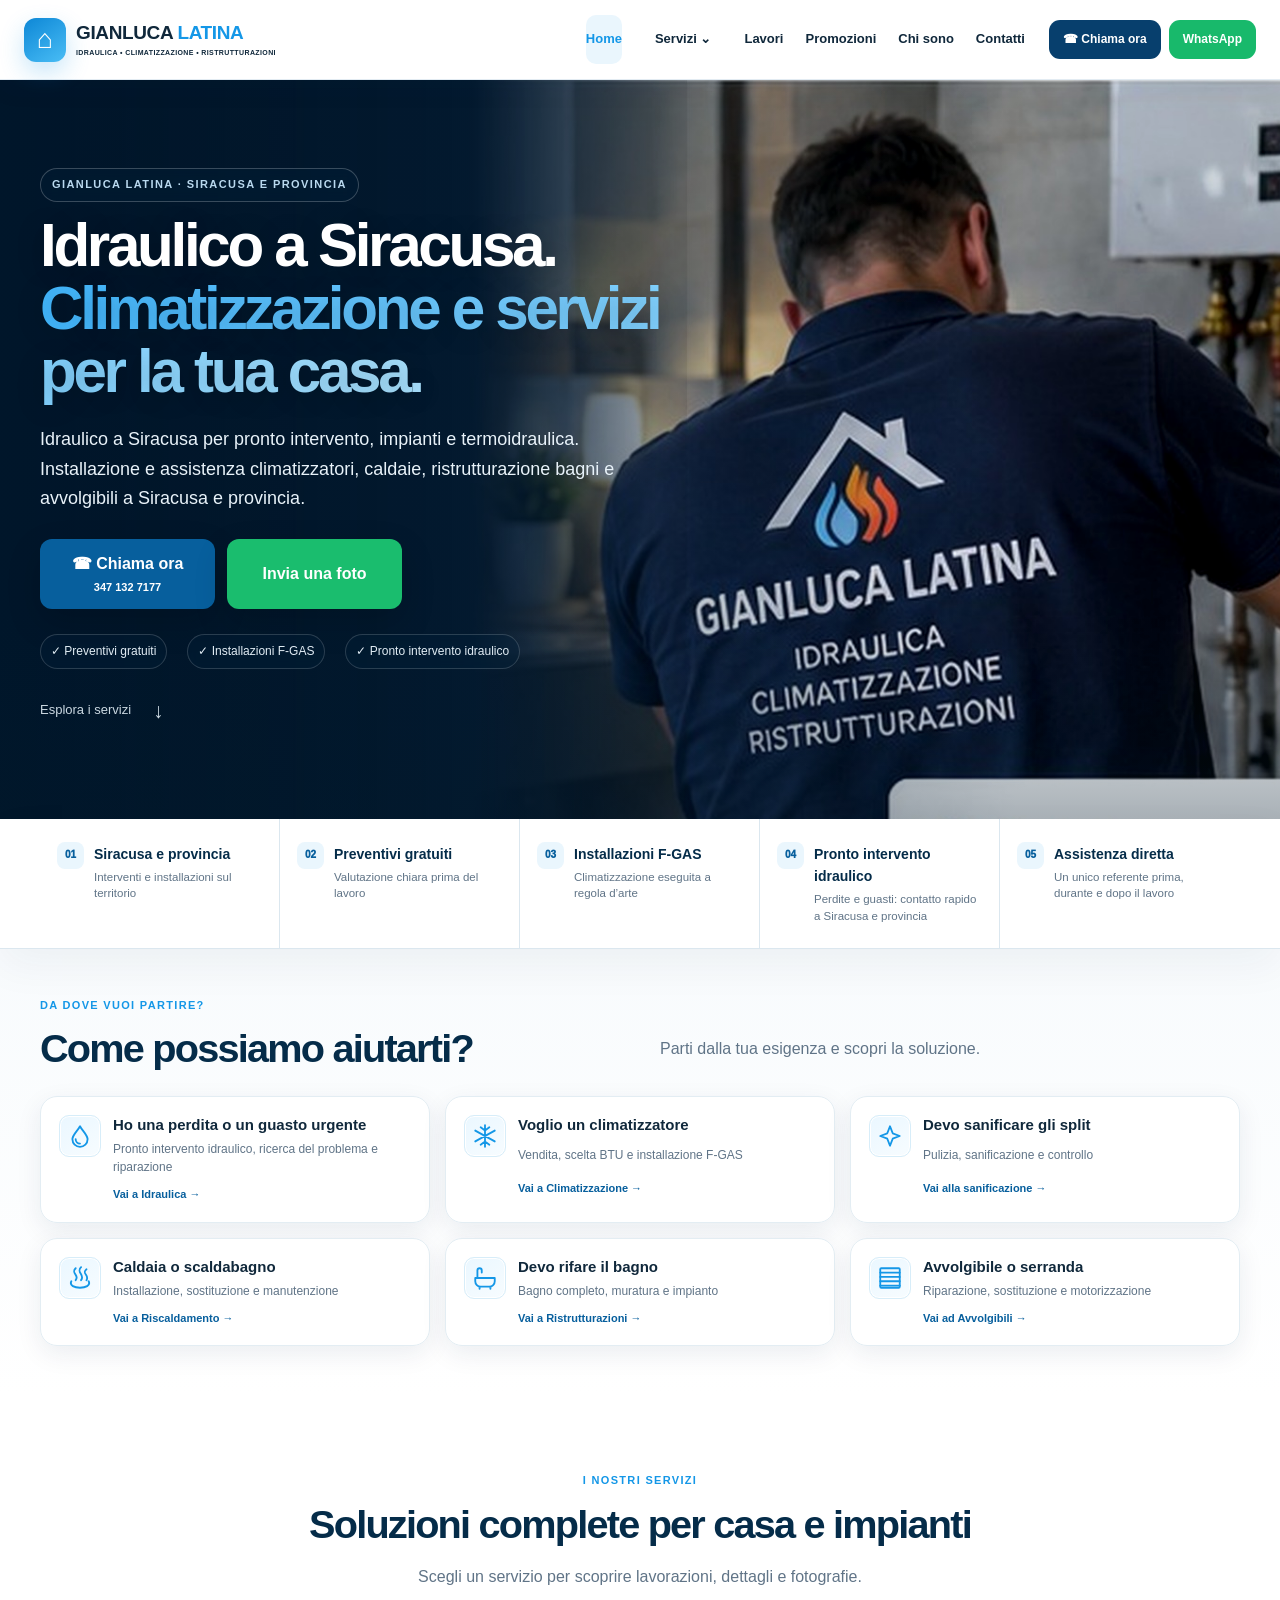
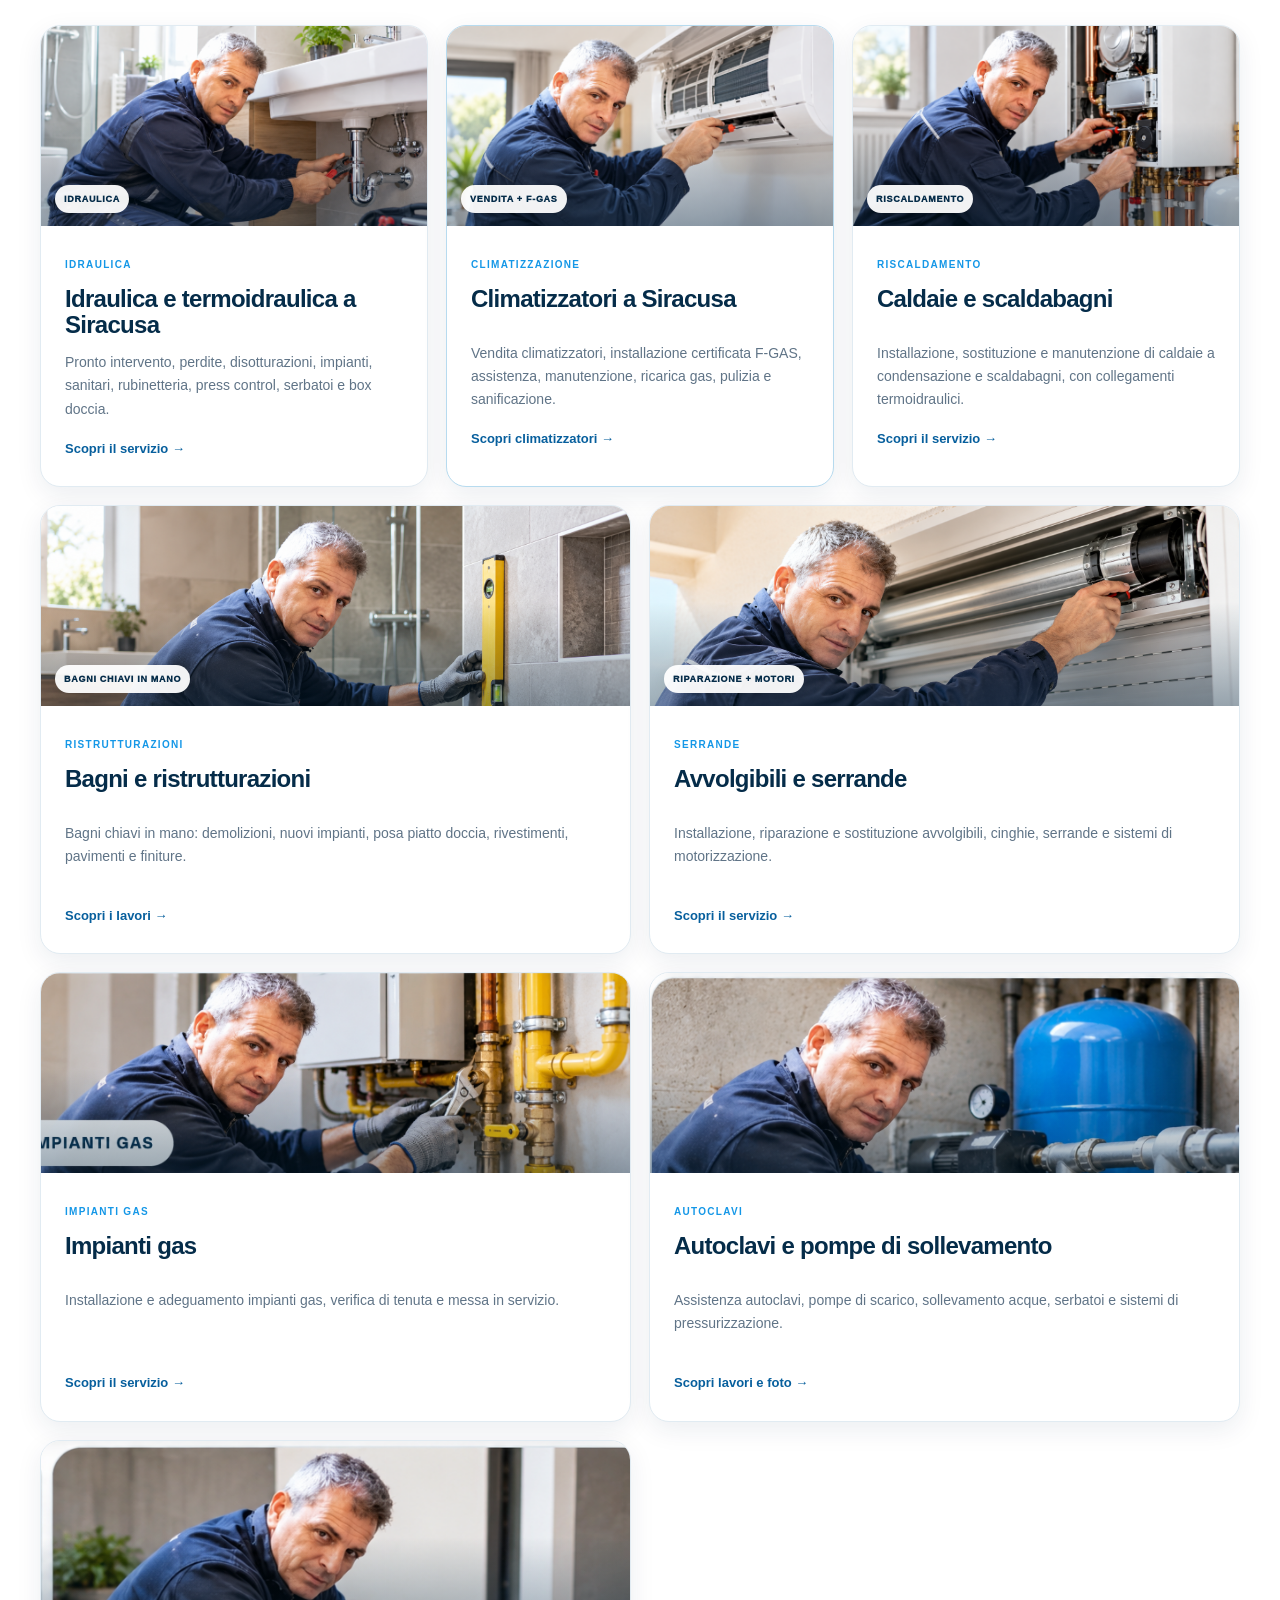
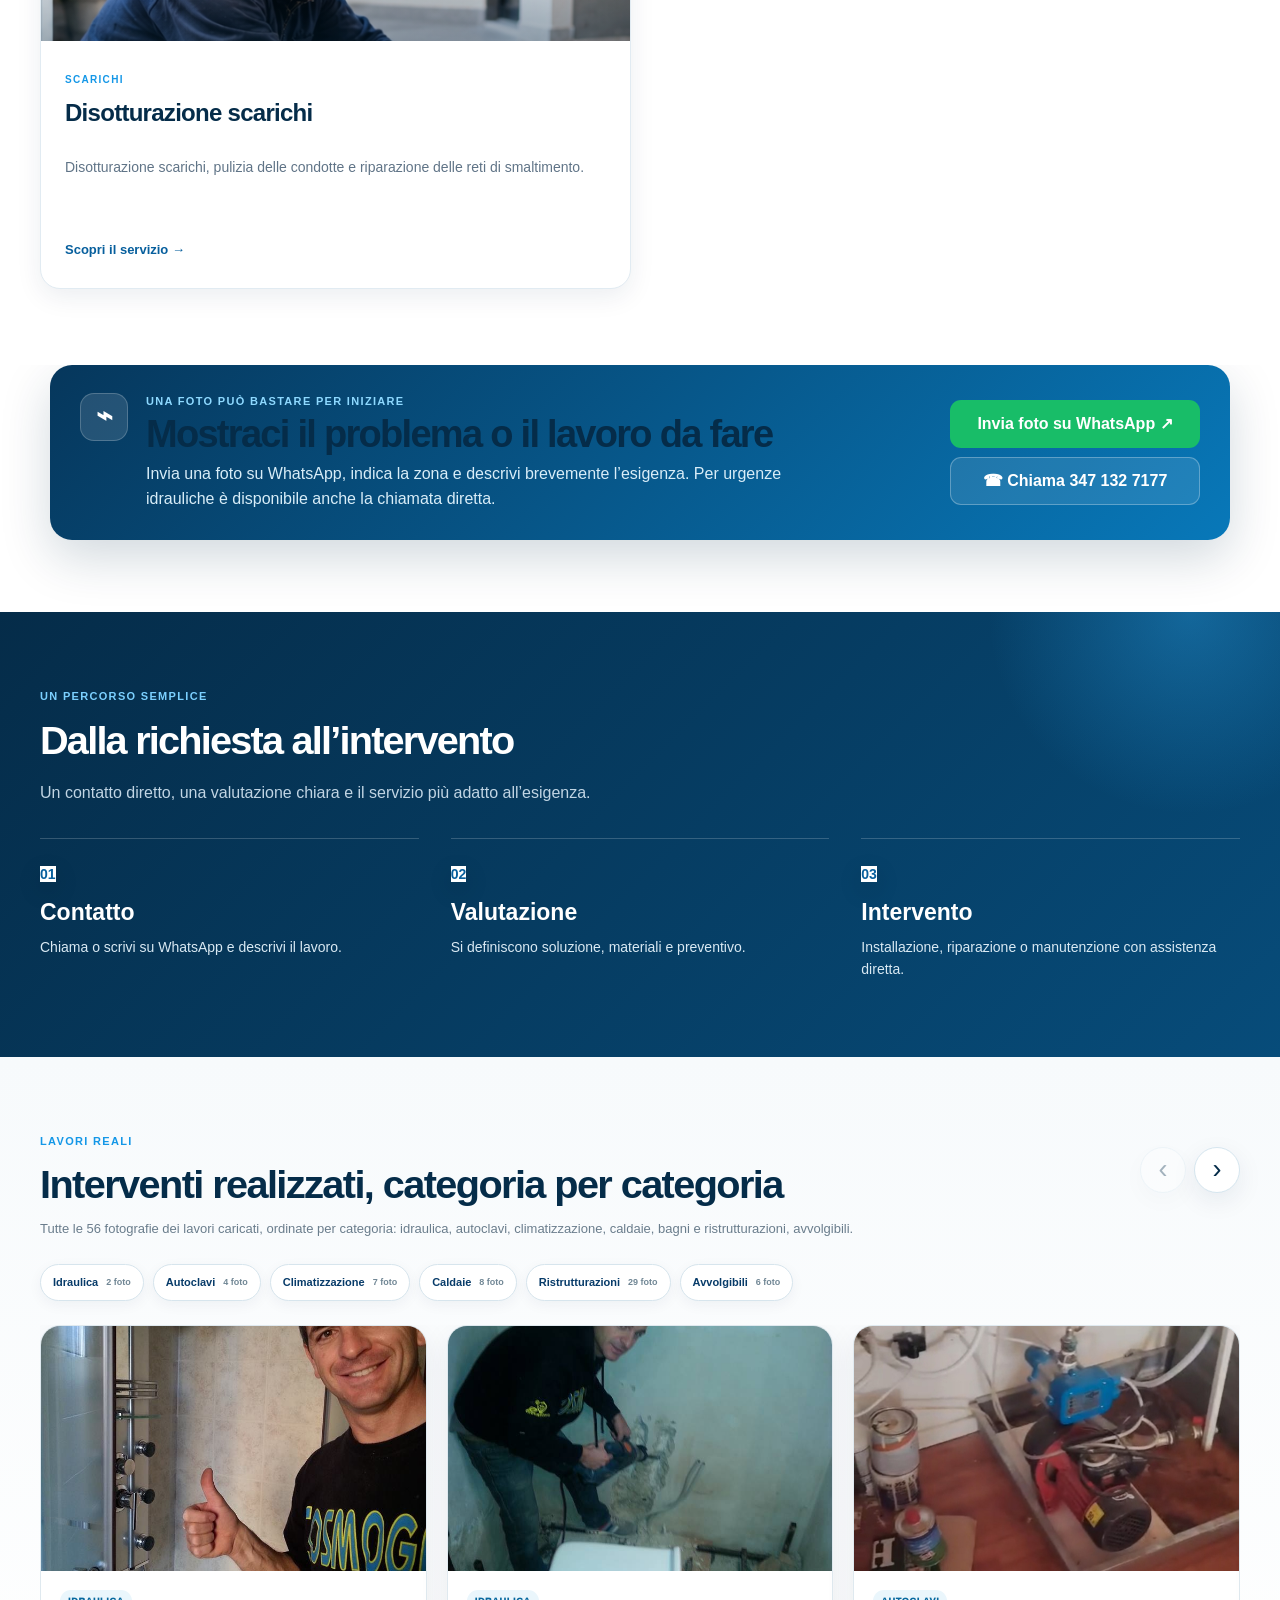
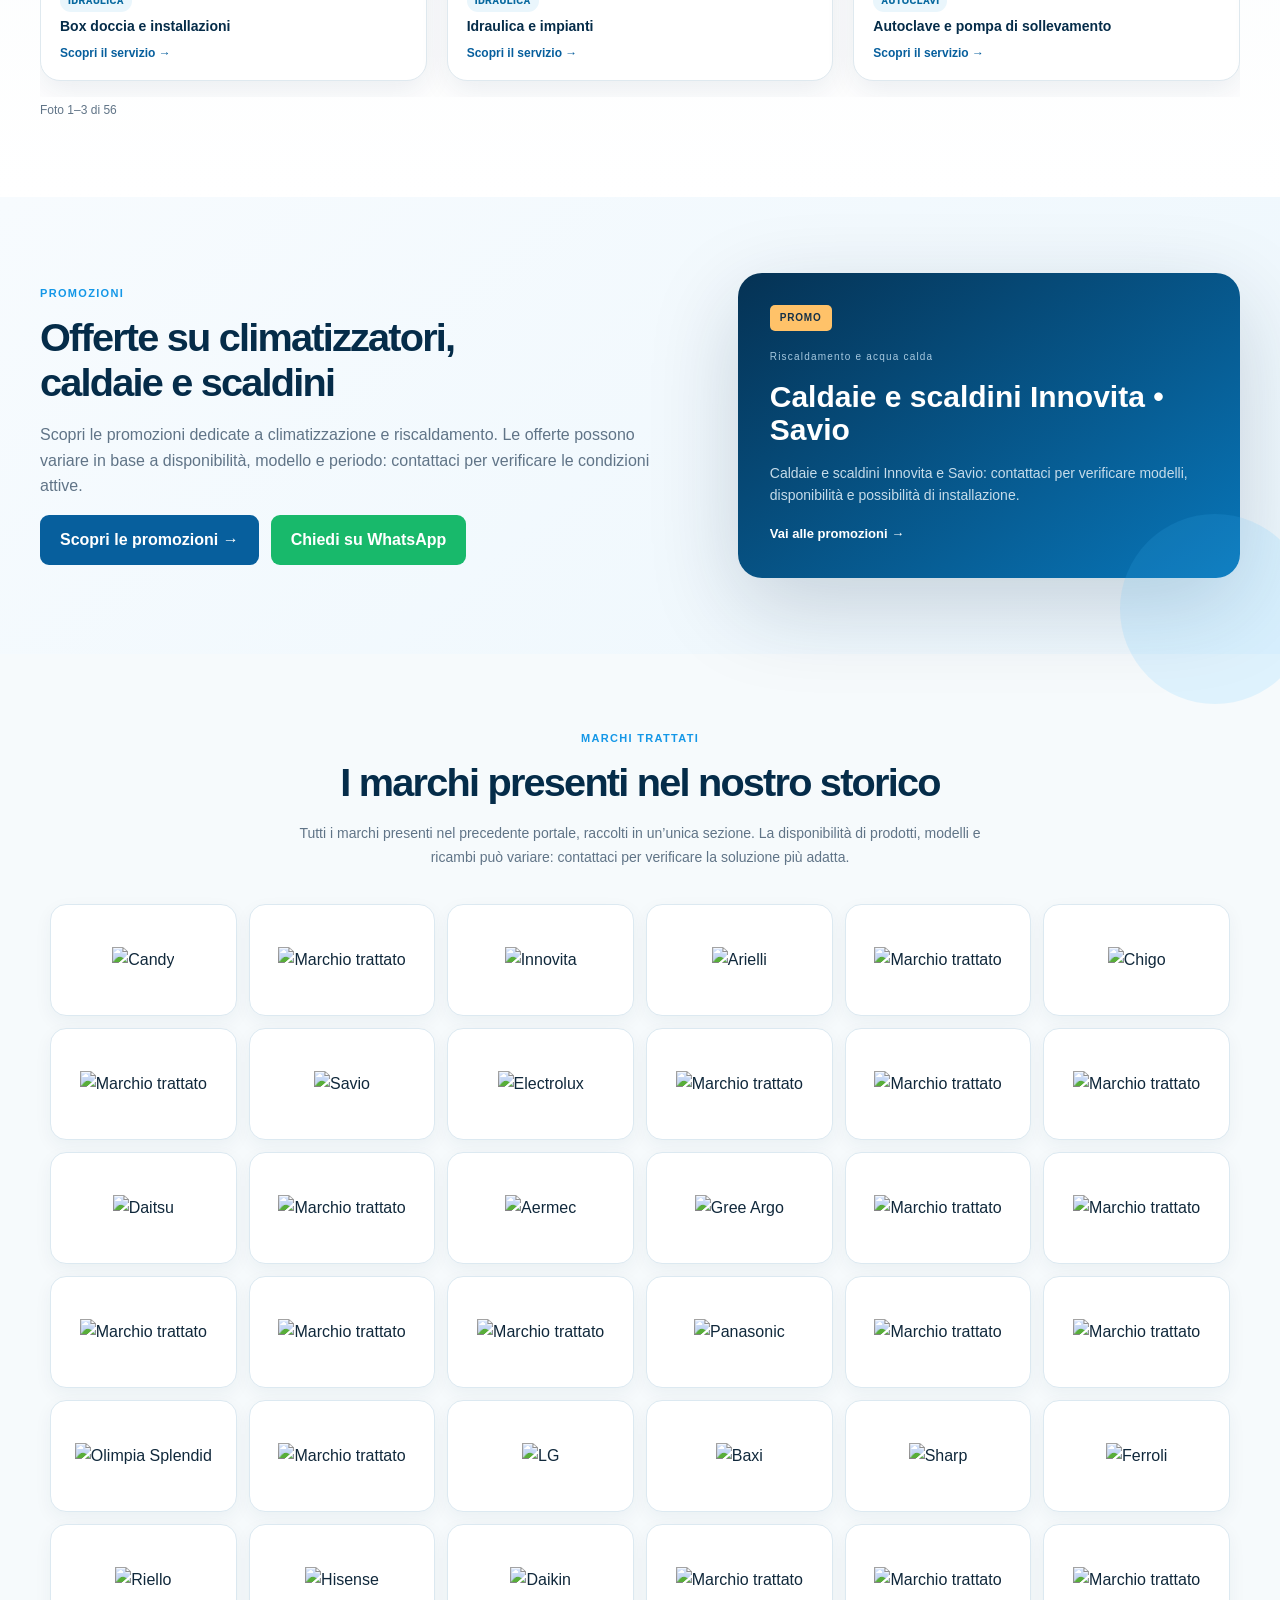
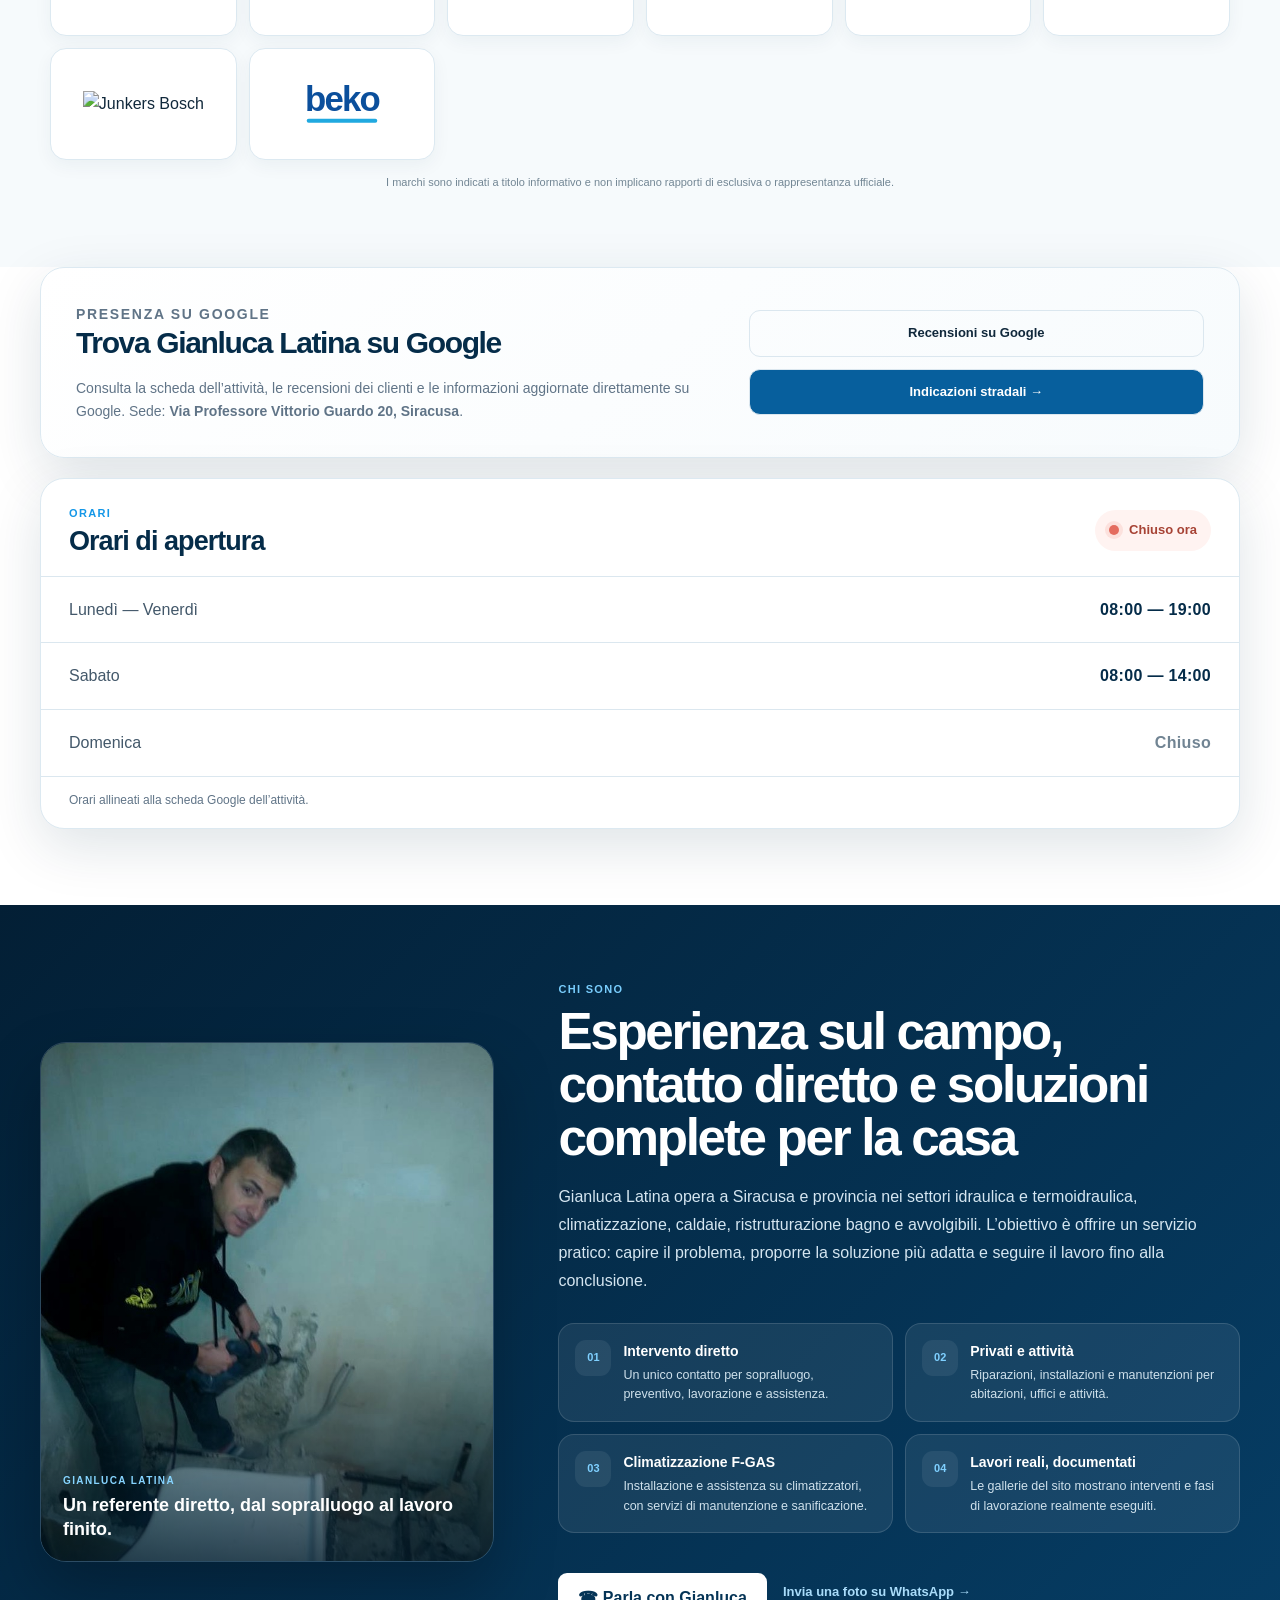
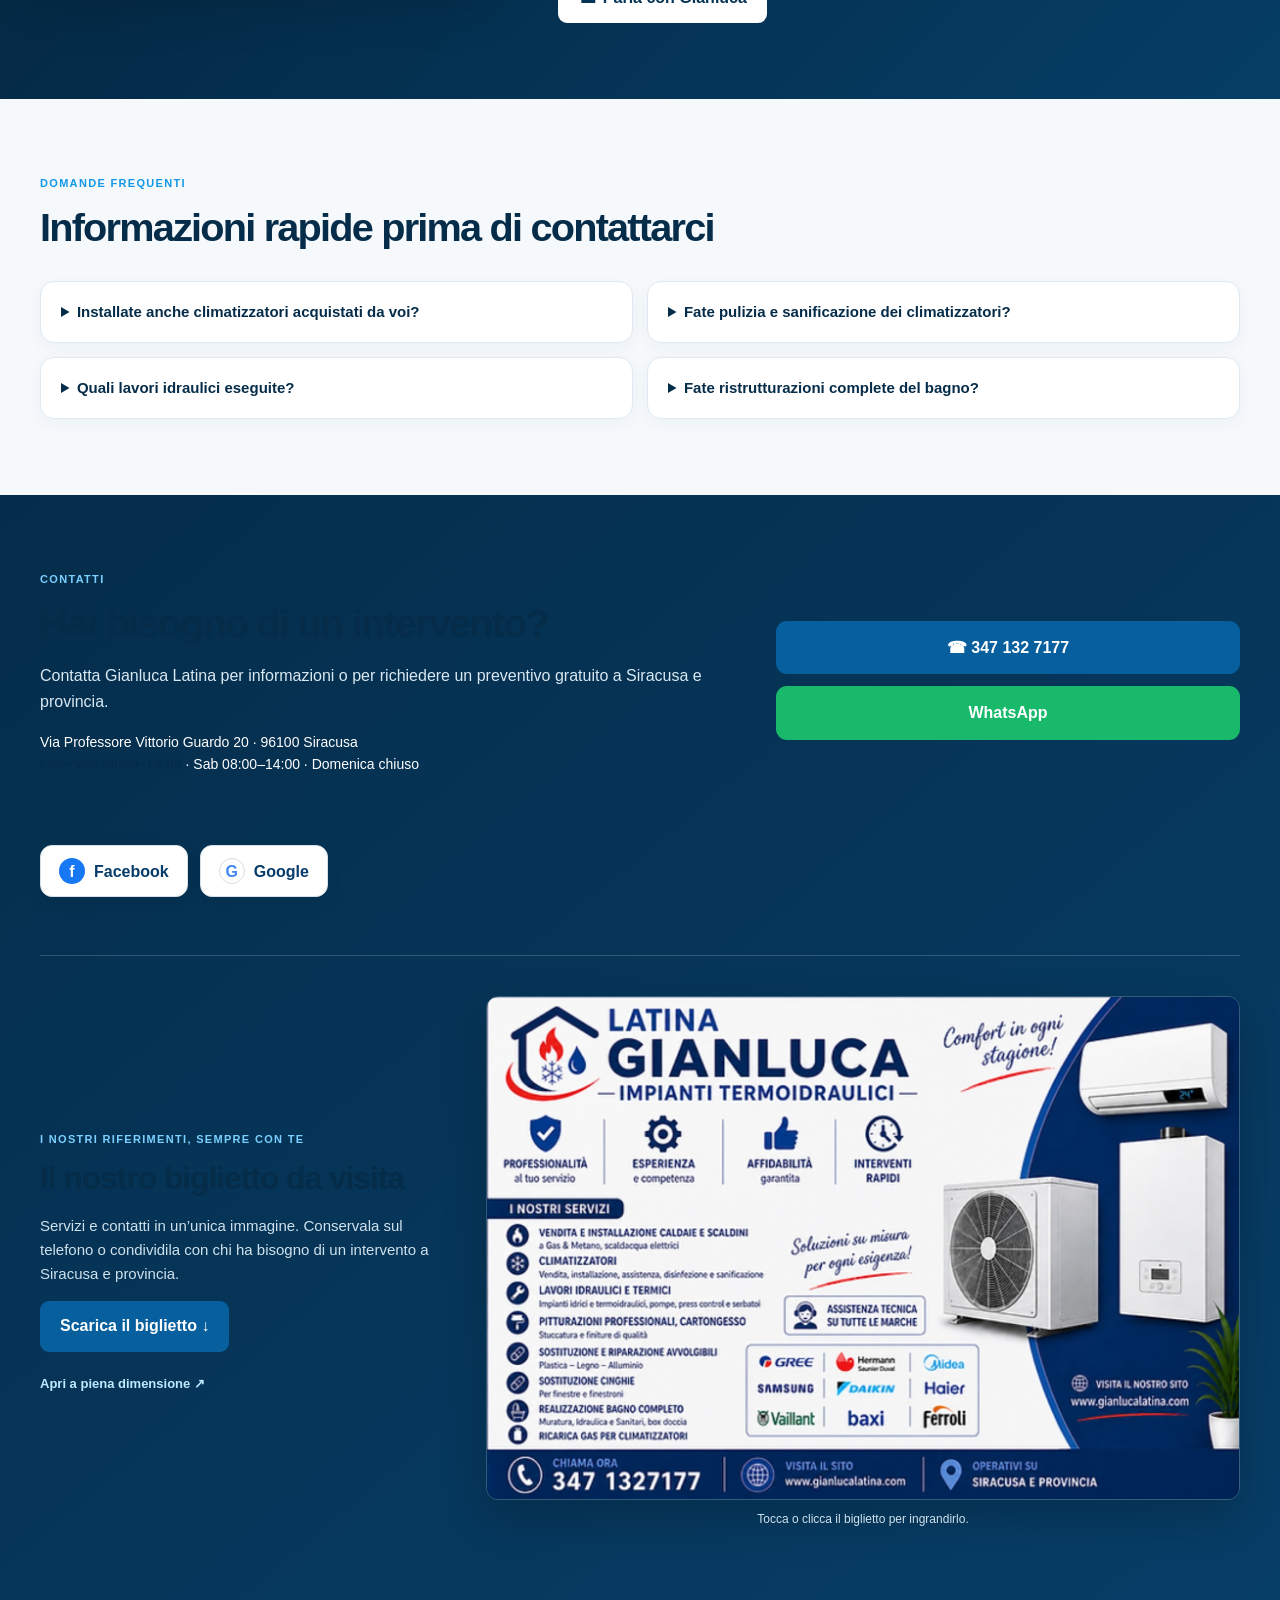
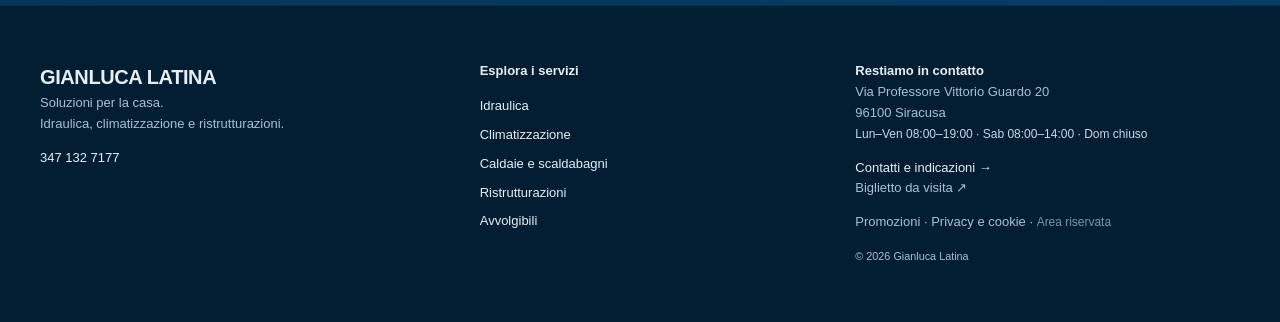
==== commit 21d15bba: "Add files via upload" ====
--- a/index.html
+++ b/index.html
@@ -1,8 +1,8 @@
 <!DOCTYPE html>
 
-<html lang="it"><head><meta charset="utf-8"/><meta content="width=device-width,initial-scale=1" name="viewport"/><title>Idraulico a Siracusa e Installatore Climatizzatori | Gianluca Latina</title><meta content="Idraulico a Siracusa e provincia: pronto intervento, climatizzatori, caldaie, scaldabagni, ristrutturazione bagni, autoclavi e avvolgibili. Preventivi gratuiti." name="description"/><link href="https://www.gianlucalatina.com/" rel="canonical"/><link href="assets/style.css?v=51" rel="stylesheet"/><meta content="#073b69" name="theme-color"/><script type="application/ld+json">{"@context":"https://schema.org","@type":"FAQPage","mainEntity":[{"@type":"Question","name":"Installate anche climatizzatori acquistati da voi?","acceptedAnswer":{"@type":"Answer","text":"Sì. Vendita, scelta della potenza, installazione F-GAS, assistenza e manutenzione."}},{"@type":"Question","name":"Fate pulizia e sanificazione dei climatizzatori?","acceptedAnswer":{"@type":"Answer","text":"Sì. È disponibile il servizio di pulizia e sanificazione degli split e dei componenti accessibili dell'unità interna."}},{"@type":"Question","name":"Fate ristrutturazioni complete del bagno?","acceptedAnswer":{"@type":"Answer","text":"Sì. Bagno completo, impianto idraulico-sanitario, muratura, cartongesso, pittura, piastrelle e pavimentazioni."}}]}</script><meta content="website" property="og:type"/><meta content="Idraulico a Siracusa e Installatore Climatizzatori | Gianluca Latina" property="og:title"/><meta content="Idraulico a Siracusa e provincia: pronto intervento, climatizzatori, caldaie, scaldabagni, ristrutturazione bagni, autoclavi e avvolgibili. Preventivi gratuiti." property="og:description"/><meta content="https://www.gianlucalatina.com/" property="og:url"/><meta content="https://www.gianlucalatina.com/assets/hero-technician-right.jpg" property="og:image"/><link as="image" href="assets/hero-technician-mobile.jpg" media="(max-width: 560px)" rel="preload"/><meta content="index,follow,max-image-preview:large,max-snippet:-1,max-video-preview:-1" name="robots"/><meta content="Gianluca Latina" name="author"/><meta content="it_IT" property="og:locale"/><meta content="Gianluca Latina" property="og:site_name"/><meta content="Idraulico a Siracusa e Installatore Climatizzatori" property="og:image:alt"/><meta content="summary_large_image" name="twitter:card"/><meta content="Idraulico a Siracusa e Installatore Climatizzatori | Gianluca Latina" name="twitter:title"/><meta content="Idraulico a Siracusa e provincia: pronto intervento, climatizzatori, caldaie, scaldabagni, ristrutturazione bagni, autoclavi e avvolgibili. Preventivi gratuiti." name="twitter:description"/><meta content="https://www.gianlucalatina.com/assets/hero-technician-right.jpg" name="twitter:image"/><link href="https://www.gianlucalatina.com/" hreflang="it-IT" rel="alternate"/><script data-seo-v51="main" type="application/ld+json">{"@context":"https://schema.org","@graph":[{"@type":"WebSite","@id":"https://www.gianlucalatina.com/#website","url":"https://www.gianlucalatina.com/","name":"Gianluca Latina","alternateName":"Gianluca Latina Siracusa","inLanguage":"it-IT","publisher":{"@id":"https://www.gianlucalatina.com/#business"}},{"@type":"HomeAndConstructionBusiness","@id":"https://www.gianlucalatina.com/#business","name":"Gianluca Latina","url":"https://www.gianlucalatina.com/","telephone":"+393471327177","image":["https://www.gianlucalatina.com/assets/hero-technician-right.jpg","https://www.gianlucalatina.com/assets/home-idraulica-gianluca.png","https://www.gianlucalatina.com/assets/home-climatizzazione-gianluca.png"],"address":{"@type":"PostalAddress","streetAddress":"Via Professore Vittorio Guardo 20","postalCode":"96100","addressLocality":"Siracusa","addressRegion":"SR","addressCountry":"IT"},"areaServed":[{"@type":"City","name":"Siracusa"},{"@type":"AdministrativeArea","name":"Provincia di Siracusa"}],"openingHoursSpecification":[{"@type":"OpeningHoursSpecification","dayOfWeek":["Monday","Tuesday","Wednesday","Thursday","Friday"],"opens":"08:00","closes":"19:00"},{"@type":"OpeningHoursSpecification","dayOfWeek":["Saturday"],"opens":"08:00","closes":"14:00"}],"sameAs":["https://www.facebook.com/share/1M8zW4kqRv/","https://share.google/yghf7bdZKyHWNFyIE"],"knowsAbout":["Idraulica","Termoidraulica","Climatizzazione","Caldaie","Scaldabagni","Ristrutturazione bagni","Autoclavi","Avvolgibili","Serrande"],"hasOfferCatalog":{"@type":"OfferCatalog","name":"Servizi per casa e impianti","itemListElement":[{"@type":"OfferCatalog","name":"Idraulica e termoidraulica"},{"@type":"OfferCatalog","name":"Climatizzazione"},{"@type":"OfferCatalog","name":"Caldaie e scaldabagni"},{"@type":"OfferCatalog","name":"Ristrutturazione bagni"},{"@type":"OfferCatalog","name":"Autoclavi e pompe di sollevamento"},{"@type":"OfferCatalog","name":"Avvolgibili e serrande"}]}}]}</script></head><body class="page-home"><a class="skip-link" href="#home">Vai al contenuto</a>
+<html lang="it"><head><meta charset="utf-8"/><meta content="width=device-width,initial-scale=1" name="viewport"/><title>Idraulico a Siracusa e Installatore Climatizzatori | Gianluca Latina</title><meta content="Idraulico a Siracusa e provincia: pronto intervento, climatizzatori, caldaie, scaldabagni, ristrutturazione bagni, autoclavi e avvolgibili. Preventivi gratuiti." name="description"/><link href="https://www.gianlucalatina.com/" rel="canonical"/><link href="assets/style.css?v=53" rel="stylesheet"/><meta content="#073b69" name="theme-color"/><script type="application/ld+json">{"@context":"https://schema.org","@type":"FAQPage","mainEntity":[{"@type":"Question","name":"Installate anche climatizzatori acquistati da voi?","acceptedAnswer":{"@type":"Answer","text":"Sì. Vendita, scelta della potenza, installazione F-GAS, assistenza e manutenzione."}},{"@type":"Question","name":"Fate pulizia e sanificazione dei climatizzatori?","acceptedAnswer":{"@type":"Answer","text":"Sì. È disponibile il servizio di pulizia e sanificazione degli split e dei componenti accessibili dell'unità interna."}},{"@type":"Question","name":"Fate ristrutturazioni complete del bagno?","acceptedAnswer":{"@type":"Answer","text":"Sì. Bagno completo, impianto idraulico-sanitario, muratura, cartongesso, pittura, piastrelle e pavimentazioni."}}]}</script><meta content="website" property="og:type"/><meta content="Idraulico a Siracusa e Installatore Climatizzatori | Gianluca Latina" property="og:title"/><meta content="Idraulico a Siracusa e provincia: pronto intervento, climatizzatori, caldaie, scaldabagni, ristrutturazione bagni, autoclavi e avvolgibili. Preventivi gratuiti." property="og:description"/><meta content="https://www.gianlucalatina.com/" property="og:url"/><meta content="https://www.gianlucalatina.com/assets/hero-technician-right.jpg" property="og:image"/><link as="image" href="assets/hero-technician-mobile.jpg" media="(max-width: 560px)" rel="preload"/><meta content="index,follow,max-image-preview:large,max-snippet:-1,max-video-preview:-1" name="robots"/><meta content="Gianluca Latina" name="author"/><meta content="it_IT" property="og:locale"/><meta content="Gianluca Latina" property="og:site_name"/><meta content="Idraulico a Siracusa e Installatore Climatizzatori" property="og:image:alt"/><meta content="summary_large_image" name="twitter:card"/><meta content="Idraulico a Siracusa e Installatore Climatizzatori | Gianluca Latina" name="twitter:title"/><meta content="Idraulico a Siracusa e provincia: pronto intervento, climatizzatori, caldaie, scaldabagni, ristrutturazione bagni, autoclavi e avvolgibili. Preventivi gratuiti." name="twitter:description"/><meta content="https://www.gianlucalatina.com/assets/hero-technician-right.jpg" name="twitter:image"/><link href="https://www.gianlucalatina.com/" hreflang="it-IT" rel="alternate"/><script data-seo-v51="main" type="application/ld+json">{"@context":"https://schema.org","@graph":[{"@type":"WebSite","@id":"https://www.gianlucalatina.com/#website","url":"https://www.gianlucalatina.com/","name":"Gianluca Latina","alternateName":"Gianluca Latina Siracusa","inLanguage":"it-IT","publisher":{"@id":"https://www.gianlucalatina.com/#business"}},{"@type":"HomeAndConstructionBusiness","@id":"https://www.gianlucalatina.com/#business","name":"Gianluca Latina","url":"https://www.gianlucalatina.com/","telephone":"+393471327177","image":["https://www.gianlucalatina.com/assets/hero-technician-right.jpg","https://www.gianlucalatina.com/assets/home-idraulica-gianluca.png","https://www.gianlucalatina.com/assets/home-climatizzazione-gianluca.png"],"address":{"@type":"PostalAddress","streetAddress":"Via Professore Vittorio Guardo 20","postalCode":"96100","addressLocality":"Siracusa","addressRegion":"SR","addressCountry":"IT"},"areaServed":[{"@type":"City","name":"Siracusa"},{"@type":"AdministrativeArea","name":"Provincia di Siracusa"}],"openingHoursSpecification":[{"@type":"OpeningHoursSpecification","dayOfWeek":["Monday","Tuesday","Wednesday","Thursday","Friday"],"opens":"08:00","closes":"19:00"},{"@type":"OpeningHoursSpecification","dayOfWeek":["Saturday"],"opens":"08:00","closes":"14:00"}],"sameAs":["https://www.facebook.com/share/1M8zW4kqRv/","https://share.google/yghf7bdZKyHWNFyIE"],"knowsAbout":["Idraulica","Termoidraulica","Climatizzazione","Caldaie","Scaldabagni","Ristrutturazione bagni","Autoclavi","Avvolgibili","Serrande"],"hasOfferCatalog":{"@type":"OfferCatalog","name":"Servizi per casa e impianti","itemListElement":[{"@type":"OfferCatalog","name":"Idraulica e termoidraulica"},{"@type":"OfferCatalog","name":"Climatizzazione"},{"@type":"OfferCatalog","name":"Caldaie e scaldabagni"},{"@type":"OfferCatalog","name":"Ristrutturazione bagni"},{"@type":"OfferCatalog","name":"Autoclavi e pompe di sollevamento"},{"@type":"OfferCatalog","name":"Avvolgibili e serrande"}]}}]}</script></head><body class="page-home"><a class="skip-link" href="#home">Vai al contenuto</a>
 <header><a class="brand" href="index.html"><span class="mark">⌂</span><span><b>GIANLUCA <i>LATINA</i></b><small>IDRAULICA • CLIMATIZZAZIONE • RISTRUTTURAZIONI</small></span></a><button aria-controls="main-nav" aria-expanded="false" aria-label="Apri menu" class="menu">☰</button><nav aria-label="Navigazione principale" id="main-nav"><a aria-current="page" href="index.html">Home</a><div class="nav-services"><button aria-controls="services-menu" aria-expanded="false" class="services-toggle">Servizi <span aria-hidden="true">⌄</span></button><div class="services-menu" id="services-menu"><a href="idraulica.html">Idraulica</a><a href="climatizzazione.html">Climatizzazione</a><a href="caldaie.html">Caldaie e scaldabagni</a><a href="ristrutturazioni.html">Ristrutturazioni</a><a href="avvolgibili.html">Avvolgibili</a><a href="index.html#servizi">Tutti i servizi →</a></div></div><a href="index.html#lavori">Lavori</a><a href="promozioni.html">Promozioni</a><a href="index.html#chi-sono">Chi sono</a><a href="index.html#contatti">Contatti</a></nav><div class="topcta"><a class="call" href="tel:+393471327177">☎ Chiama ora</a><a class="wa" href="https://wa.me/393471327177?text=Buongiorno%2C%20vorrei%20informazioni%20su%20un%20intervento%20a%20Siracusa." rel="noopener">WhatsApp</a></div></header>
-<main id="home"><section class="hero"><div class="hero-bg"></div><div class="hero-content"><p class="eyebrow">GIANLUCA LATINA · SIRACUSA E PROVINCIA</p><h1>Idraulica e clima.<br/><span>La tua casa,<br/>in buone mani.</span></h1><p>Pronto intervento idraulico, impianti, climatizzazione, caldaie e ristrutturazioni: un unico referente a Siracusa e provincia.</p><div class="actions"><a class="primary" href="tel:+393471327177">☎ Chiama ora <small>347 132 7177</small></a><a class="secondary" href="https://wa.me/393471327177?text=Buongiorno%2C%20vorrei%20informazioni%20su%20un%20intervento%20a%20Siracusa." rel="noopener">Invia una foto</a></div><div class="trust"><span>✓ Preventivi gratuiti</span><span>✓ Installazioni F-GAS</span><span>✓ Pronto intervento idraulico</span></div><a class="hero-explore" href="#servizi">Esplora i servizi <span aria-hidden="true">↓</span></a></div></section>
+<main id="home"><section class="hero"><div class="hero-bg"></div><div class="hero-content"><p class="eyebrow">GIANLUCA LATINA · SIRACUSA E PROVINCIA</p><h1>Idraulico a Siracusa.<br/><span>Climatizzazione e servizi<br/>per la tua casa.</span></h1><p>Idraulico a Siracusa per pronto intervento, impianti e termoidraulica. Installazione e assistenza climatizzatori, caldaie, ristrutturazione bagni e avvolgibili a Siracusa e provincia.</p><div class="actions"><a class="primary" href="tel:+393471327177">☎ Chiama ora <small>347 132 7177</small></a><a class="secondary" href="https://wa.me/393471327177?text=Buongiorno%2C%20vorrei%20informazioni%20su%20un%20intervento%20a%20Siracusa." rel="noopener">Invia una foto</a></div><div class="trust"><span>✓ Preventivi gratuiti</span><span>✓ Installazioni F-GAS</span><span>✓ Pronto intervento idraulico</span></div><a class="hero-explore" href="#servizi">Esplora i servizi <span aria-hidden="true">↓</span></a></div></section>
 <section aria-label="Punti di forza" class="proof-ribbon"><div class="proof-ribbon-inner"><div><span>01</span><b>Siracusa e provincia</b><small>Interventi e installazioni sul territorio</small></div><div><span>02</span><b>Preventivi gratuiti</b><small>Valutazione chiara prima del lavoro</small></div><div><span>03</span><b>Installazioni F-GAS</b><small>Climatizzazione eseguita a regola d’arte</small></div><div><span>04</span><b>Pronto intervento idraulico</b><small>Perdite e guasti: contatto rapido a Siracusa e provincia</small></div><div><span>05</span><b>Assistenza diretta</b><small>Un unico referente prima, durante e dopo il lavoro</small></div></div></section>
 <section aria-labelledby="need-title" class="need-hub"><div class="need-inner"><div class="need-head"><p class="kicker">DA DOVE VUOI PARTIRE?</p><h2 id="need-title">Come possiamo aiutarti?</h2><p>Parti dalla tua esigenza e scopri la soluzione.</p></div><div class="need-grid">
 <a class="need-card" href="idraulica.html#riparazioni"><span aria-hidden="true"><svg fill="none" height="26" stroke="currentColor" stroke-linecap="round" stroke-linejoin="round" stroke-width="1.7" viewbox="0 0 24 24" width="26"><path d="M12 3C10 7 5 11 5 15a7 7 0 0014 0c0-4-5-8-7-12Z"></path><path d="M8 15a4 4 0 004 4"></path></svg></span><b>Ho una perdita o un guasto urgente</b><small>Pronto intervento idraulico, ricerca del problema e riparazione</small><em>Vai a Idraulica →</em></a>
@@ -13,8 +13,8 @@
 <a class="need-card" href="avvolgibili.html#riparazioni"><span aria-hidden="true"><svg fill="none" height="26" stroke="currentColor" stroke-linecap="round" stroke-linejoin="round" stroke-width="1.7" viewbox="0 0 24 24" width="26"><rect height="18" rx="1" width="18" x="3" y="3"></rect><path d="M3 7h18M3 11h18M3 15h18M3 19h18"></path></svg></span><b>Avvolgibile o serranda</b><small>Riparazione, sostituzione e motorizzazione</small><em>Vai ad Avvolgibili →</em></a>
 </div></div></section>
 <section class="section services-section" id="servizi"><p class="kicker">I NOSTRI SERVIZI</p><h2>Soluzioni complete per casa e impianti</h2><p class="lead">Scegli un servizio per scoprire lavorazioni, dettagli e fotografie.</p><div class="cards service-cards">
-<a class="service-card" href="idraulica.html"><div class="service-visual water"><img alt="Gianluca Latina durante un intervento idraulico" decoding="async" height="1690" loading="lazy" src="assets/home-idraulica-gianluca.png" width="1200"/></div><div class="service-copy"><small>IDRAULICA</small><h3>Idraulica e termoidraulica</h3><p>Pronto intervento, perdite, disotturazioni, impianti, sanitari, rubinetteria, press control, serbatoi e box doccia.</p><b>Scopri il servizio →</b></div></a>
-<a class="service-card featured" href="climatizzazione.html"><div class="service-visual climate"><img alt="Gianluca Latina durante la manutenzione di un climatizzatore" decoding="async" height="1660" loading="lazy" src="assets/home-climatizzazione-gianluca.png" width="1200"/></div><div class="service-copy"><small>CLIMATIZZAZIONE</small><h3>Climatizzatori</h3><p>Vendita climatizzatori, installazione certificata F-GAS, assistenza, manutenzione, ricarica gas, pulizia e sanificazione.</p><b>Scopri climatizzatori →</b></div></a>
+<a class="service-card" href="idraulica.html"><div class="service-visual water"><img alt="Gianluca Latina durante un intervento idraulico" decoding="async" height="1690" loading="lazy" src="assets/home-idraulica-gianluca.png" width="1200"/></div><div class="service-copy"><small>IDRAULICA</small><h3>Idraulica e termoidraulica a Siracusa</h3><p>Pronto intervento, perdite, disotturazioni, impianti, sanitari, rubinetteria, press control, serbatoi e box doccia.</p><b>Scopri il servizio →</b></div></a>
+<a class="service-card featured" href="climatizzazione.html"><div class="service-visual climate"><img alt="Gianluca Latina durante la manutenzione di un climatizzatore" decoding="async" height="1660" loading="lazy" src="assets/home-climatizzazione-gianluca.png" width="1200"/></div><div class="service-copy"><small>CLIMATIZZAZIONE</small><h3>Climatizzatori a Siracusa</h3><p>Vendita climatizzatori, installazione certificata F-GAS, assistenza, manutenzione, ricarica gas, pulizia e sanificazione.</p><b>Scopri climatizzatori →</b></div></a>
 <a class="service-card" href="caldaie.html"><div class="service-visual heat"><img alt="Gianluca Latina durante un intervento su caldaia" decoding="async" height="1633" loading="lazy" src="assets/home-caldaie-gianluca.png" width="1200"/></div><div class="service-copy"><small>RISCALDAMENTO</small><h3>Caldaie e scaldabagni</h3><p>Installazione, sostituzione e manutenzione di caldaie a condensazione e scaldabagni, con collegamenti termoidraulici.</p><b>Scopri il servizio →</b></div></a>
 <a class="service-card" href="ristrutturazioni.html"><div class="service-visual renovate"><img alt="Gianluca Latina al lavoro in un bagno in ristrutturazione" decoding="async" height="1631" loading="lazy" src="assets/home-ristrutturazioni-gianluca.png" width="1200"/></div><div class="service-copy"><small>RISTRUTTURAZIONI</small><h3>Bagni e ristrutturazioni</h3><p>Bagni chiavi in mano: demolizioni, nuovi impianti, posa piatto doccia, rivestimenti, pavimenti e finiture.</p><b>Scopri i lavori →</b></div></a>
 <a class="service-card" href="avvolgibili.html"><div class="service-visual shutter"><img alt="Gianluca Latina durante la riparazione di un avvolgibile" decoding="async" height="1566" loading="lazy" src="assets/home-avvolgibili-gianluca.png" width="1200"/></div><div class="service-copy"><small>SERRANDE</small><h3>Avvolgibili e serrande</h3><p>Installazione, riparazione e sostituzione avvolgibili, cinghie, serrande e sistemi di motorizzazione.</p><b>Scopri il servizio →</b></div></a>
@@ -62,5 +62,5 @@
 <details><summary>Fate ristrutturazioni complete del bagno?</summary><p>Sì. Sono previste lavorazioni per bagno completo, impianto idraulico-sanitario, muratura, cartongesso, pittura, piastrelle e pavimentazioni. <a class="text-link" href="ristrutturazioni.html#bagno">Approfondisci il servizio →</a></p></details>
 </div></div></section>
 <section class="contact" id="contatti"><div><p class="kicker">CONTATTI</p><h2>Hai bisogno di un intervento?</h2><p>Contatta Gianluca Latina per informazioni o per richiedere un preventivo gratuito a Siracusa e provincia.</p><p class="address">Via Professore Vittorio Guardo 20 · 96100 Siracusa<br/><strong>Lun–Ven 08:00–19:00</strong> · Sab 08:00–14:00 · Domenica chiuso</p></div><div class="contact-actions"><a href="tel:+393471327177">☎ 347 132 7177</a><a class="wa" href="https://wa.me/393471327177?text=Buongiorno%2C%20vorrei%20informazioni%20su%20un%20intervento%20a%20Siracusa.">WhatsApp</a></div><div aria-label="Profili social" class="social-links"><a aria-label="Visita la pagina Facebook di Gianluca Latina" class="social-btn facebook" href="https://www.facebook.com/share/1M8zW4kqRv/" rel="noopener noreferrer" target="_blank"><span aria-hidden="true">f</span> Facebook</a><a aria-label="Visita la pagina Google di Gianluca Latina" class="social-btn google" href="https://share.google/yghf7bdZKyHWNFyIE" rel="noopener noreferrer" target="_blank"><span aria-hidden="true">G</span> Google</a></div><div class="business-card" id="biglietto"><div class="business-card-copy"><p class="kicker">I NOSTRI RIFERIMENTI, SEMPRE CON TE</p><h3>Il nostro biglietto da visita</h3><p>Servizi e contatti in un’unica immagine. Conservala sul telefono o condividila con chi ha bisogno di un intervento a Siracusa e provincia.</p><div class="business-card-actions"><a class="primary" download="Biglietto-Gianluca-Latina.png" href="assets/biglietto-da-visita-gianluca-latina.png">Scarica il biglietto ↓</a><a class="text-link" href="assets/biglietto-da-visita-gianluca-latina.png" rel="noopener" target="_blank">Apri a piena dimensione ↗</a></div></div><figure><a aria-label="Apri il biglietto da visita di Gianluca Latina a piena dimensione" href="assets/biglietto-da-visita-gianluca-latina.png" rel="noopener" target="_blank"><img alt="Biglietto da visita Latina Gianluca, impianti termoidraulici: climatizzatori, caldaie, idraulica, bagni e avvolgibili. Telefono 347 1327177. Siracusa e provincia." decoding="async" height="1025" loading="lazy" src="assets/biglietto-da-visita-gianluca-latina.png" width="1536"/></a><figcaption>Tocca o clicca il biglietto per ingrandirlo.</figcaption></figure></div></section></main>
-<footer><div><a class="footer-brand" href="index.html">GIANLUCA LATINA</a><p>Soluzioni per la casa.<br/>Idraulica, climatizzazione e ristrutturazioni.</p><a href="tel:+393471327177">347 132 7177</a></div><div><b>Esplora i servizi</b><ul><li><a href="idraulica.html">Idraulica</a></li><li><a href="climatizzazione.html">Climatizzazione</a></li><li><a href="caldaie.html">Caldaie e scaldabagni</a></li><li><a href="ristrutturazioni.html">Ristrutturazioni</a></li><li><a href="avvolgibili.html">Avvolgibili</a></li></ul></div><div><b>Restiamo in contatto</b><p>Via Professore Vittorio Guardo 20<br/>96100 Siracusa<br/><span class="footer-hours">Lun–Ven 08:00–19:00 · Sab 08:00–14:00 · Dom chiuso</span></p><a href="index.html#contatti">Contatti e indicazioni →</a><p><a href="index.html#biglietto">Biglietto da visita ↗</a></p><p><a href="promozioni.html">Promozioni</a> · <a href="privacy.html">Privacy e cookie</a> · <a href="admin/" rel="nofollow">Area riservata</a></p><small>© <span id="year">2026</span> Gianluca Latina</small></div></footer><div class="mobile-actionbar"><a href="tel:+393471327177">☎ Chiama</a><a href="https://wa.me/393471327177?text=Buongiorno%2C%20vorrei%20informazioni%20su%20un%20intervento%20a%20Siracusa.">WhatsApp</a></div><script src="assets/site.js?v=51"></script>
+<footer><div><a class="footer-brand" href="index.html">GIANLUCA LATINA</a><p>Soluzioni per la casa.<br/>Idraulica, climatizzazione e ristrutturazioni.</p><a href="tel:+393471327177">347 132 7177</a></div><div><b>Esplora i servizi</b><ul><li><a href="idraulica.html">Idraulica</a></li><li><a href="climatizzazione.html">Climatizzazione</a></li><li><a href="caldaie.html">Caldaie e scaldabagni</a></li><li><a href="ristrutturazioni.html">Ristrutturazioni</a></li><li><a href="avvolgibili.html">Avvolgibili</a></li></ul></div><div><b>Restiamo in contatto</b><p>Via Professore Vittorio Guardo 20<br/>96100 Siracusa<br/><span class="footer-hours">Lun–Ven 08:00–19:00 · Sab 08:00–14:00 · Dom chiuso</span></p><a href="index.html#contatti">Contatti e indicazioni →</a><p><a href="index.html#biglietto">Biglietto da visita ↗</a></p><p><a href="promozioni.html">Promozioni</a> · <a href="privacy.html">Privacy e cookie</a> · <a href="admin/" rel="nofollow">Area riservata</a></p><small>© <span id="year">2026</span> Gianluca Latina</small></div></footer><div class="mobile-actionbar"><a href="tel:+393471327177">☎ Chiama</a><a href="https://wa.me/393471327177?text=Buongiorno%2C%20vorrei%20informazioni%20su%20un%20intervento%20a%20Siracusa.">WhatsApp</a></div><script src="assets/site.js?v=53"></script>
 </body></html>
--- a/assets/style.css
+++ b/assets/style.css
@@ -313,3 +313,8 @@
 
 /* Social buttons home */
 .social-links{display:flex;gap:12px;flex-wrap:wrap;margin-top:16px}.social-btn{display:inline-flex;align-items:center;gap:9px;padding:12px 18px;border-radius:12px;font-weight:700;text-decoration:none;border:1px solid #d8e0e7;background:#fff;color:#073b69;box-shadow:0 5px 16px rgba(0,0,0,.06);transition:transform .18s ease,box-shadow .18s ease}.social-btn span{display:grid;place-items:center;width:26px;height:26px;border-radius:50%;font-weight:800}.social-btn.facebook span{background:#1877f2;color:#fff}.social-btn.google span{background:#fff;color:#4285f4;border:1px solid #dadce0}.social-btn:hover{transform:translateY(-2px);box-shadow:0 8px 20px rgba(0,0,0,.10)}@media(max-width:560px){.social-links{display:grid;grid-template-columns:1fr 1fr}.social-btn{justify-content:center;padding:11px 10px}}
+
+
+/* v51 - SEO + navigazione categorie lavori */
+.work-category-nav{display:flex;flex-wrap:wrap;gap:9px;margin:18px 0 24px}.work-category-nav a{display:flex;align-items:center;gap:8px;padding:9px 12px;border:1px solid #d7e5ed;border-radius:999px;background:#fff;color:#073b69;text-decoration:none;box-shadow:0 4px 14px rgba(5,44,73,.05);transition:.2s ease}.work-category-nav a:hover{transform:translateY(-1px);border-color:#9ccfe7;box-shadow:0 8px 18px rgba(5,44,73,.09)}.work-category-nav b{font-size:11px}.work-category-nav span{font-size:9px;color:#718795;font-weight:800}.work-carousel-section .gallery-hint{max-width:900px}.work-slide img{background:#eef4f7}
+@media(max-width:560px){.work-category-nav{gap:7px;margin:14px 0 18px}.work-category-nav a{padding:8px 10px}.work-category-nav b{font-size:10px}.work-category-nav span{font-size:8px}}
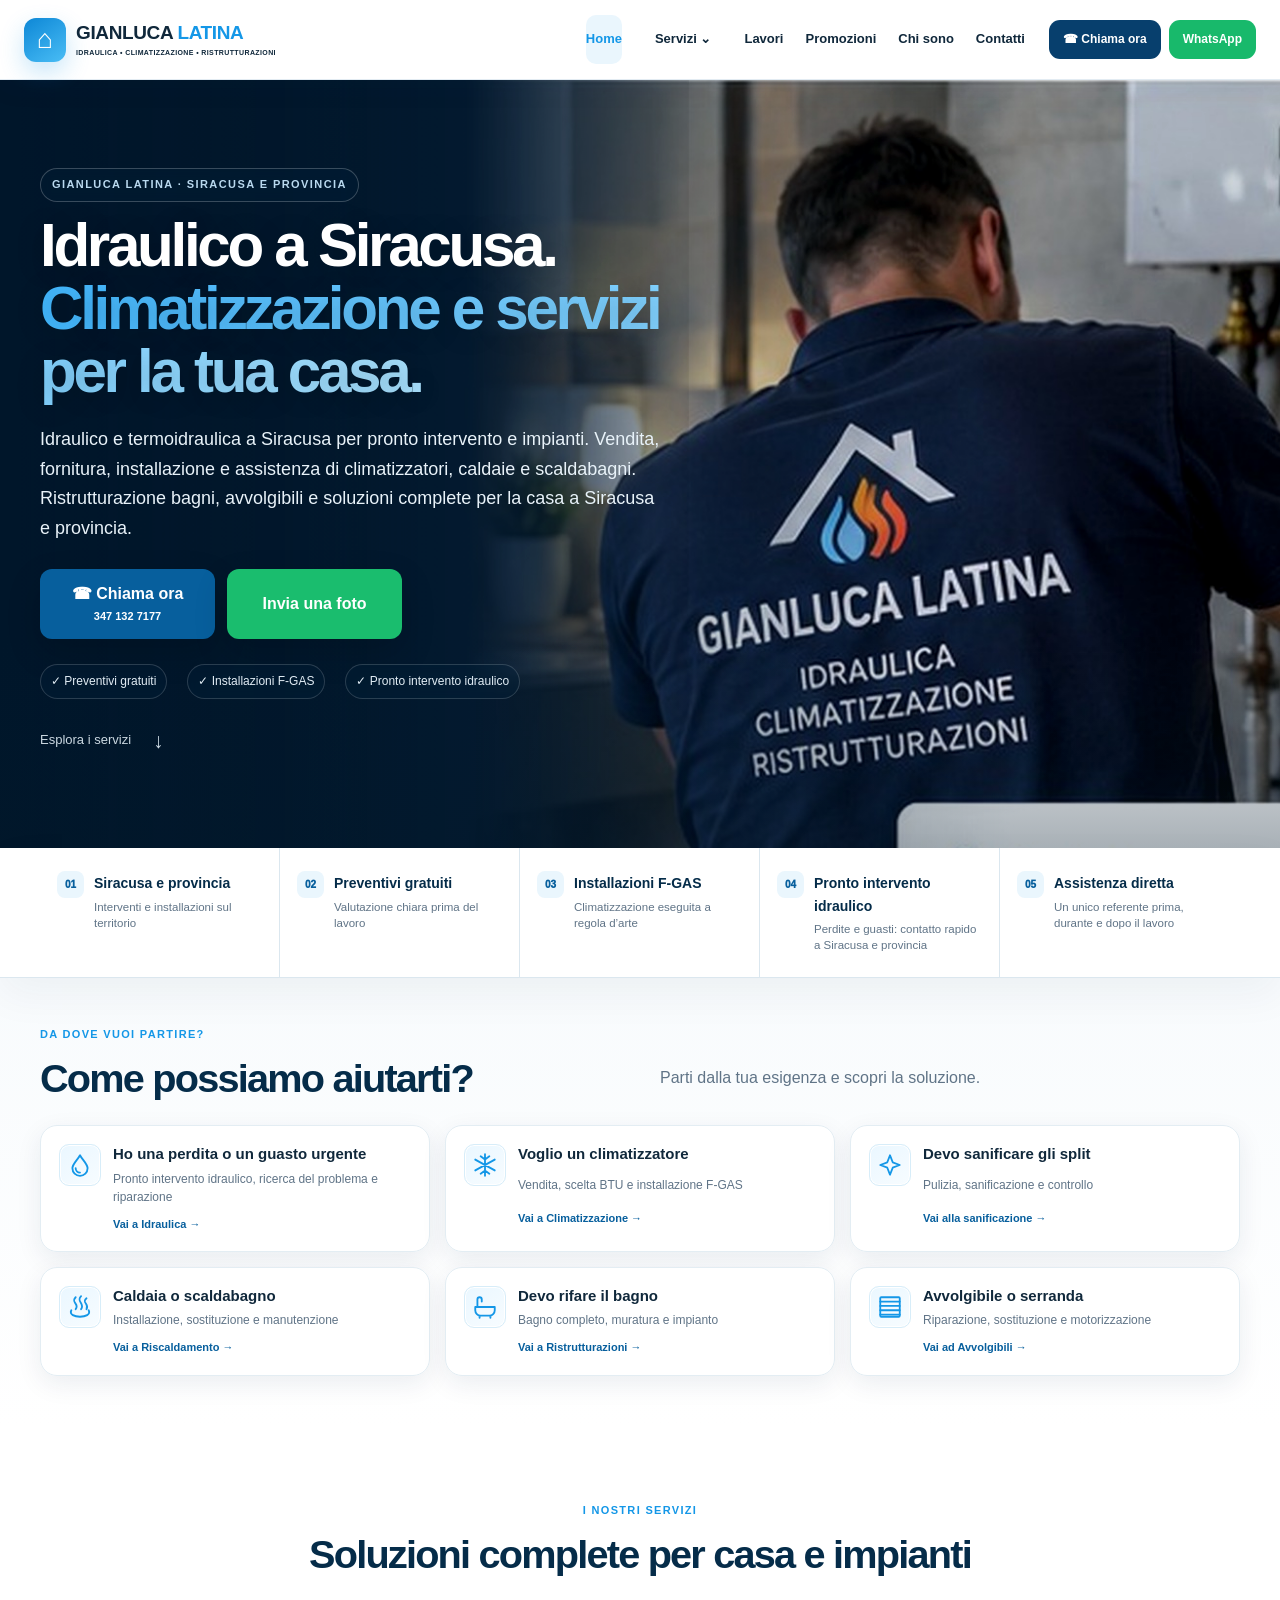
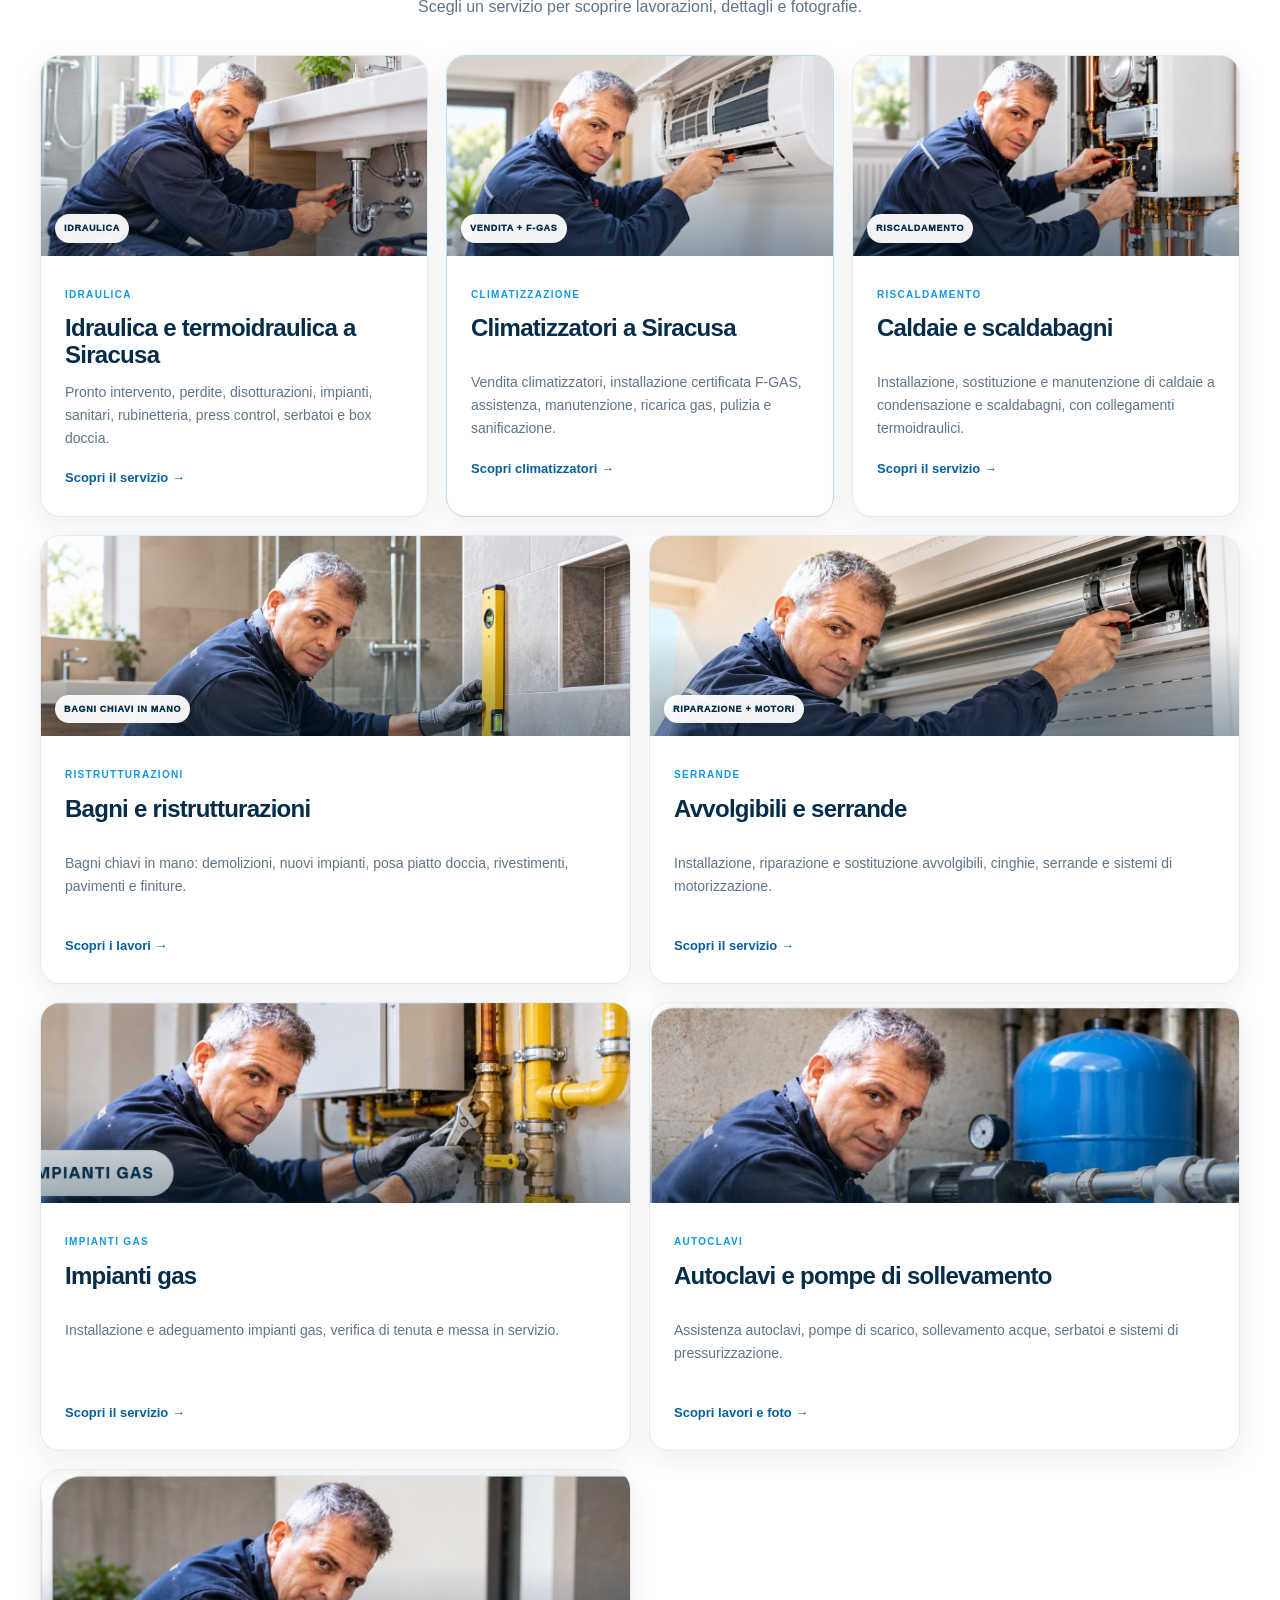
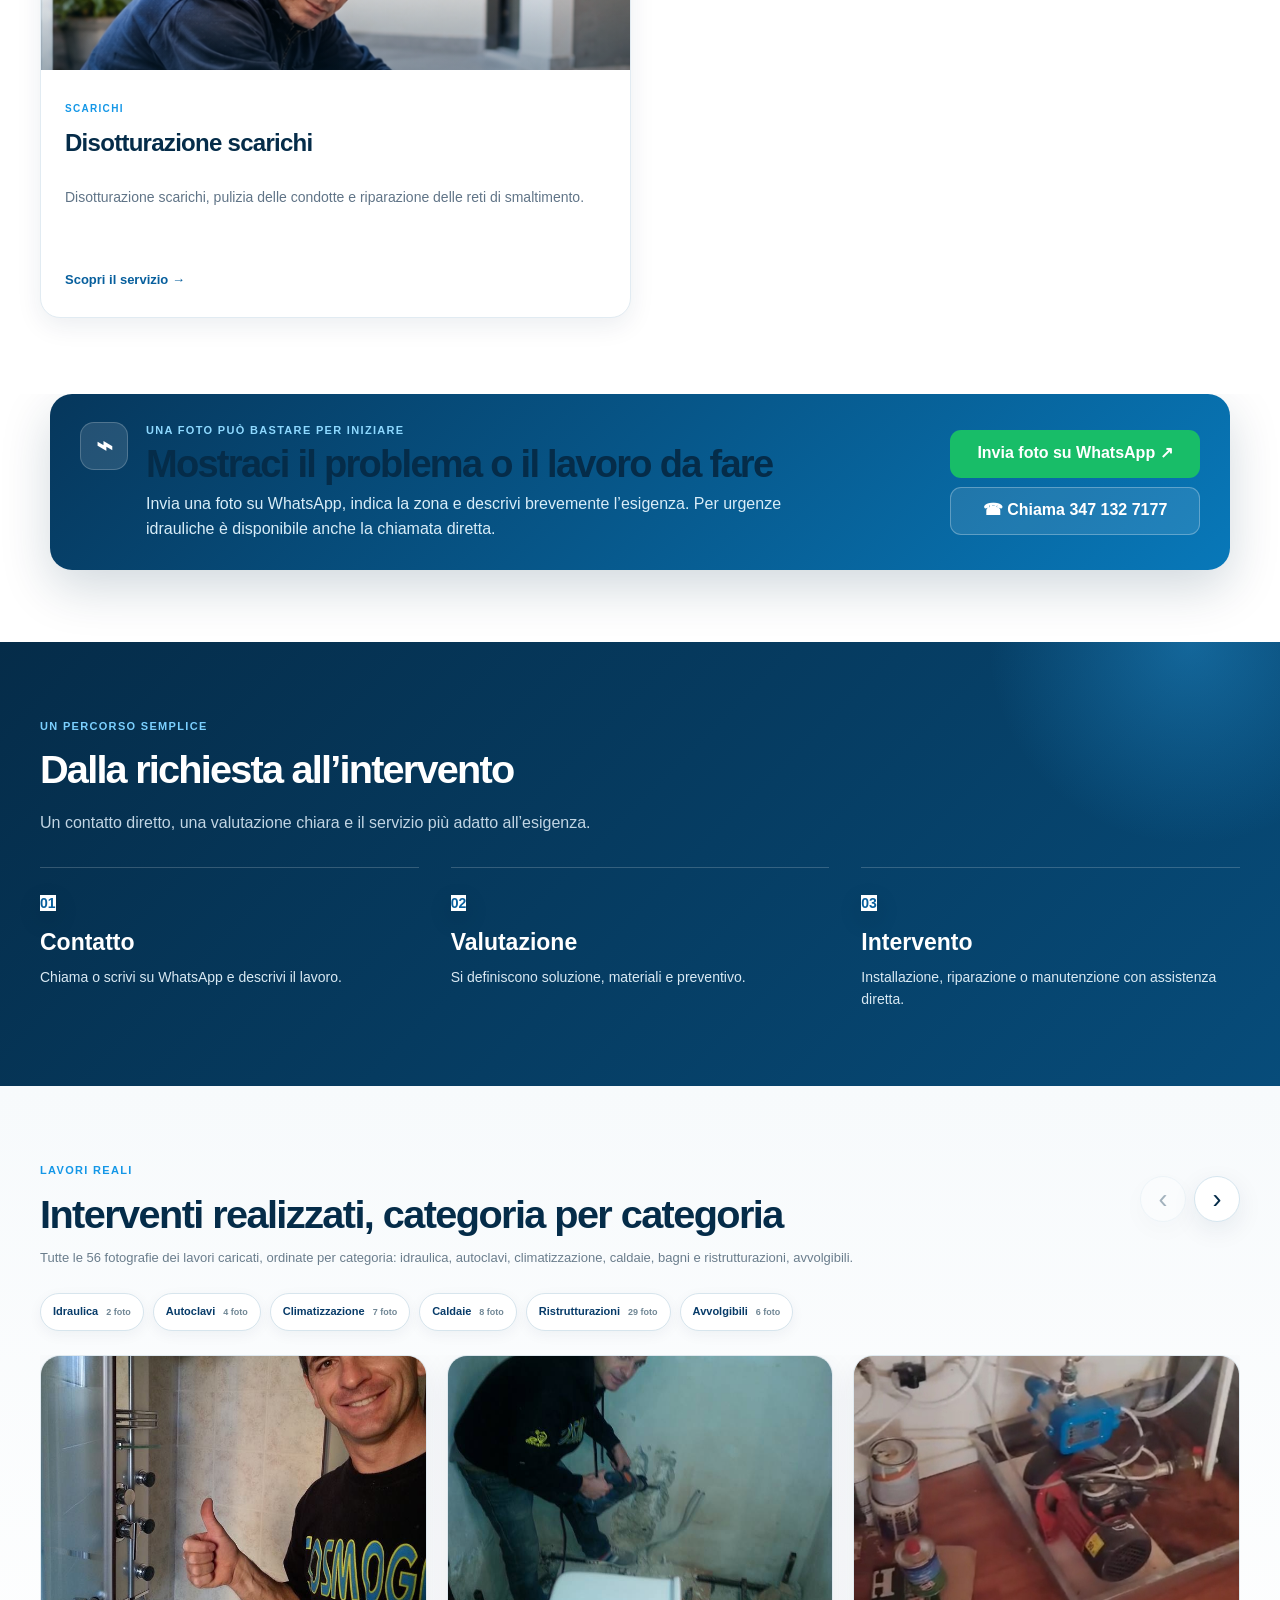
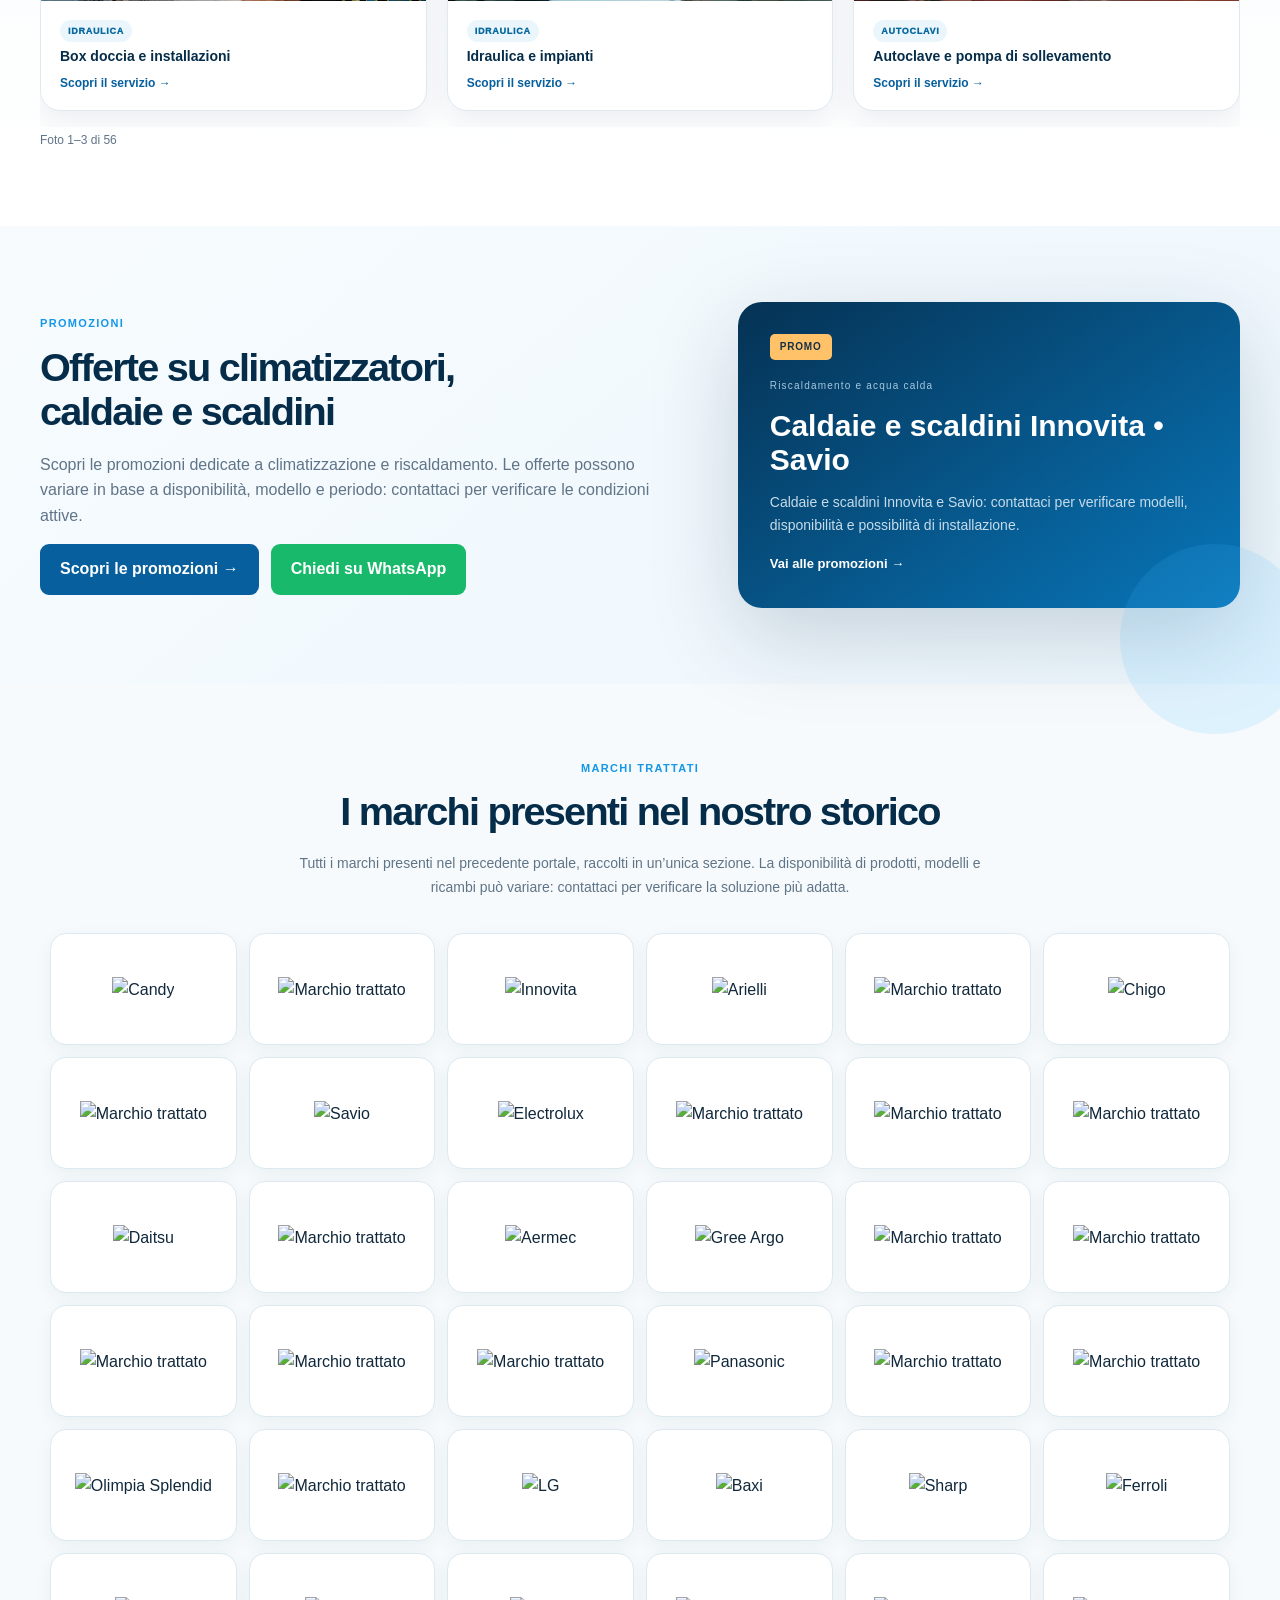
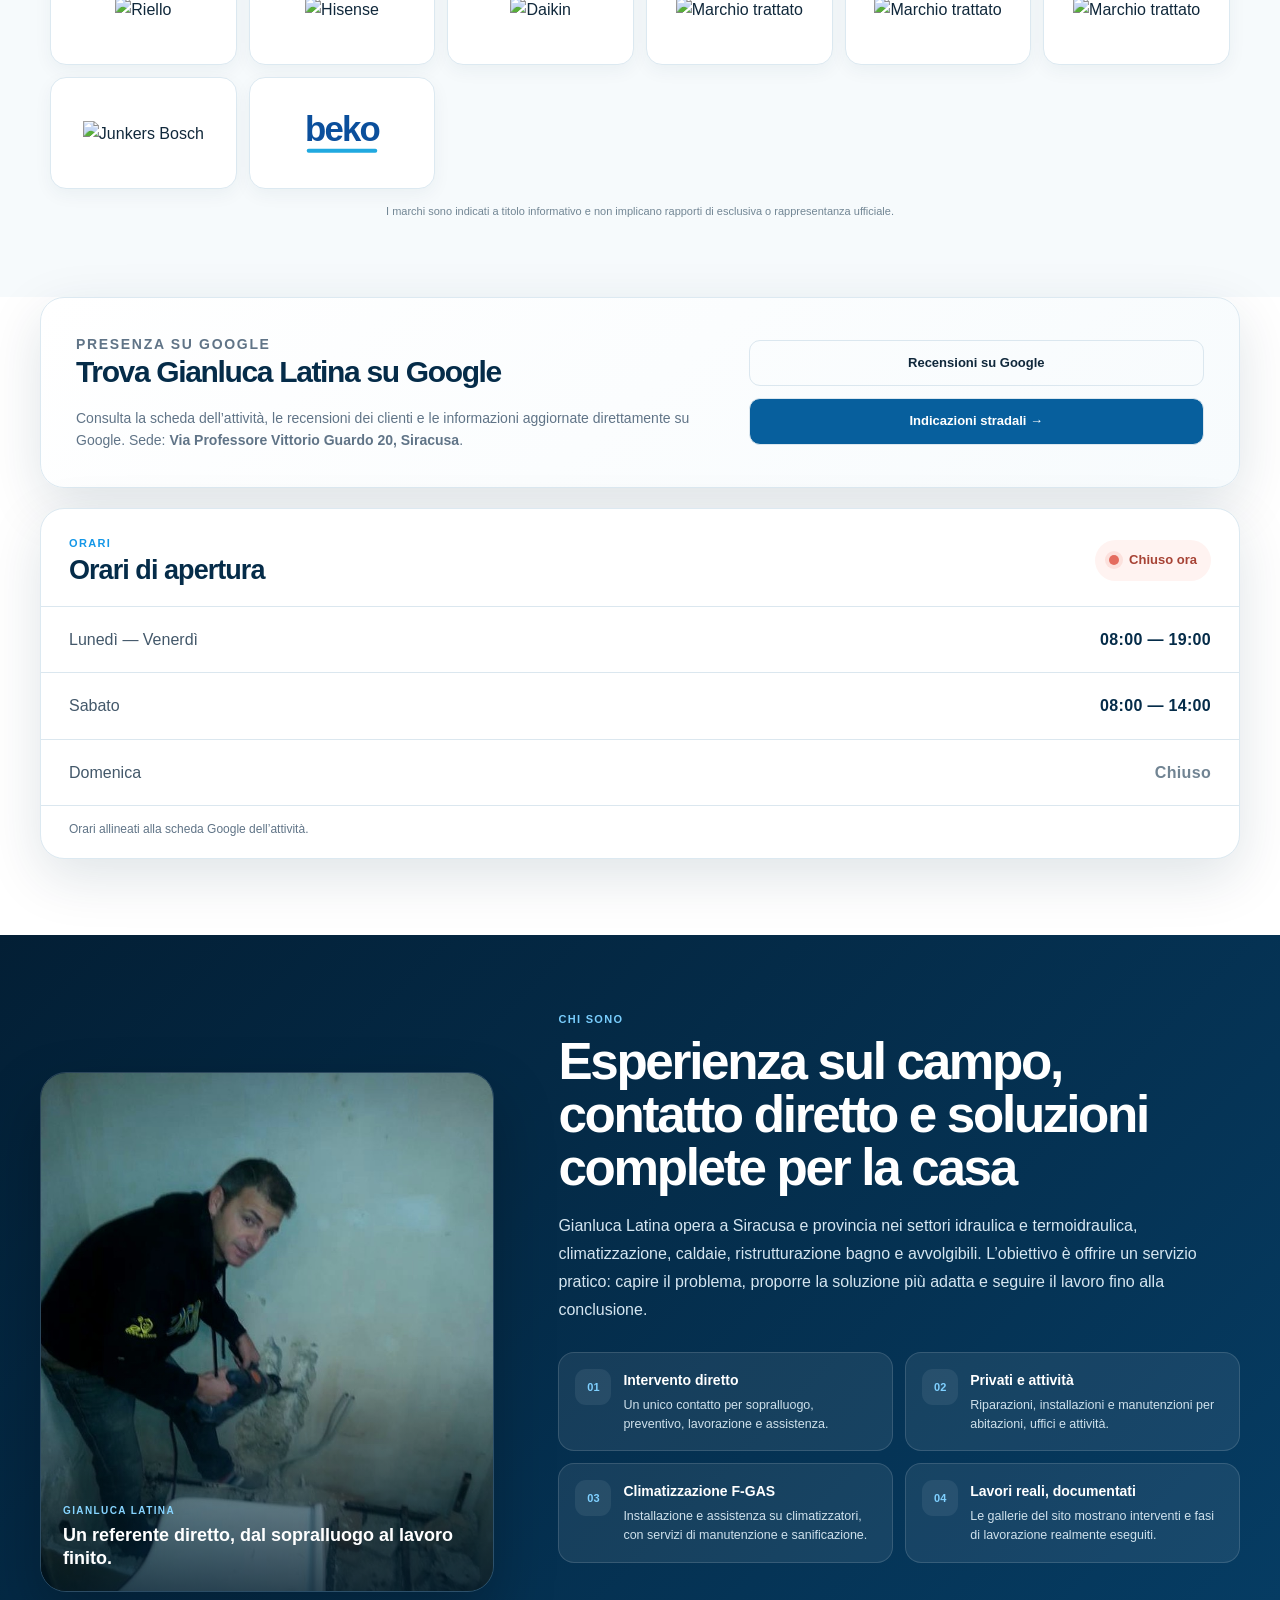
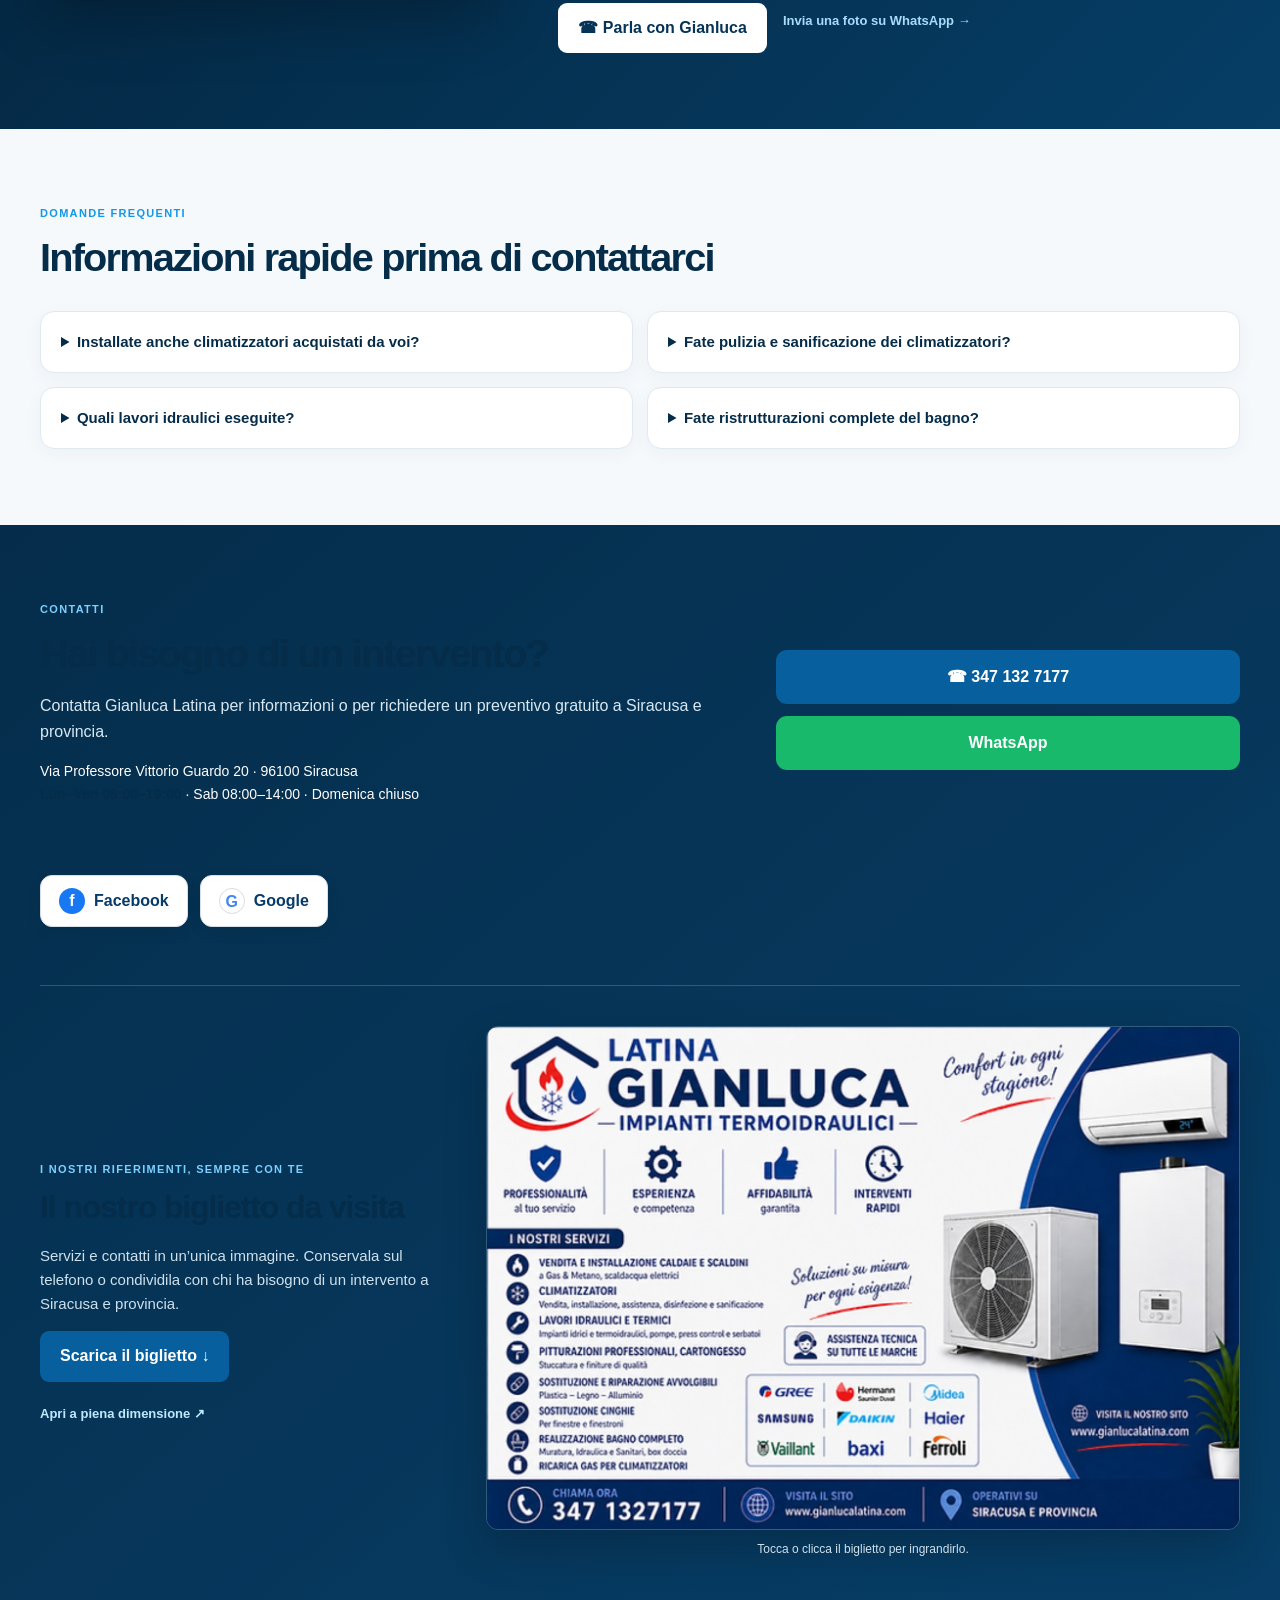
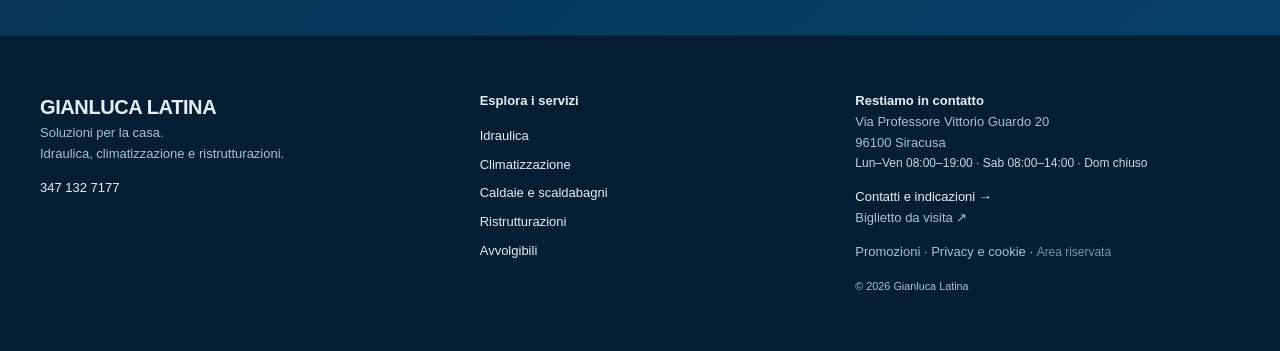
==== commit a387614b: "Add files via upload" ====
--- a/index.html
+++ b/index.html
@@ -2,7 +2,7 @@
 
 <html lang="it"><head><meta charset="utf-8"/><meta content="width=device-width,initial-scale=1" name="viewport"/><title>Idraulico a Siracusa e Installatore Climatizzatori | Gianluca Latina</title><meta content="Idraulico a Siracusa e provincia: pronto intervento, climatizzatori, caldaie, scaldabagni, ristrutturazione bagni, autoclavi e avvolgibili. Preventivi gratuiti." name="description"/><link href="https://www.gianlucalatina.com/" rel="canonical"/><link href="assets/style.css?v=53" rel="stylesheet"/><meta content="#073b69" name="theme-color"/><script type="application/ld+json">{"@context":"https://schema.org","@type":"FAQPage","mainEntity":[{"@type":"Question","name":"Installate anche climatizzatori acquistati da voi?","acceptedAnswer":{"@type":"Answer","text":"Sì. Vendita, scelta della potenza, installazione F-GAS, assistenza e manutenzione."}},{"@type":"Question","name":"Fate pulizia e sanificazione dei climatizzatori?","acceptedAnswer":{"@type":"Answer","text":"Sì. È disponibile il servizio di pulizia e sanificazione degli split e dei componenti accessibili dell'unità interna."}},{"@type":"Question","name":"Fate ristrutturazioni complete del bagno?","acceptedAnswer":{"@type":"Answer","text":"Sì. Bagno completo, impianto idraulico-sanitario, muratura, cartongesso, pittura, piastrelle e pavimentazioni."}}]}</script><meta content="website" property="og:type"/><meta content="Idraulico a Siracusa e Installatore Climatizzatori | Gianluca Latina" property="og:title"/><meta content="Idraulico a Siracusa e provincia: pronto intervento, climatizzatori, caldaie, scaldabagni, ristrutturazione bagni, autoclavi e avvolgibili. Preventivi gratuiti." property="og:description"/><meta content="https://www.gianlucalatina.com/" property="og:url"/><meta content="https://www.gianlucalatina.com/assets/hero-technician-right.jpg" property="og:image"/><link as="image" href="assets/hero-technician-mobile.jpg" media="(max-width: 560px)" rel="preload"/><meta content="index,follow,max-image-preview:large,max-snippet:-1,max-video-preview:-1" name="robots"/><meta content="Gianluca Latina" name="author"/><meta content="it_IT" property="og:locale"/><meta content="Gianluca Latina" property="og:site_name"/><meta content="Idraulico a Siracusa e Installatore Climatizzatori" property="og:image:alt"/><meta content="summary_large_image" name="twitter:card"/><meta content="Idraulico a Siracusa e Installatore Climatizzatori | Gianluca Latina" name="twitter:title"/><meta content="Idraulico a Siracusa e provincia: pronto intervento, climatizzatori, caldaie, scaldabagni, ristrutturazione bagni, autoclavi e avvolgibili. Preventivi gratuiti." name="twitter:description"/><meta content="https://www.gianlucalatina.com/assets/hero-technician-right.jpg" name="twitter:image"/><link href="https://www.gianlucalatina.com/" hreflang="it-IT" rel="alternate"/><script data-seo-v51="main" type="application/ld+json">{"@context":"https://schema.org","@graph":[{"@type":"WebSite","@id":"https://www.gianlucalatina.com/#website","url":"https://www.gianlucalatina.com/","name":"Gianluca Latina","alternateName":"Gianluca Latina Siracusa","inLanguage":"it-IT","publisher":{"@id":"https://www.gianlucalatina.com/#business"}},{"@type":"HomeAndConstructionBusiness","@id":"https://www.gianlucalatina.com/#business","name":"Gianluca Latina","url":"https://www.gianlucalatina.com/","telephone":"+393471327177","image":["https://www.gianlucalatina.com/assets/hero-technician-right.jpg","https://www.gianlucalatina.com/assets/home-idraulica-gianluca.png","https://www.gianlucalatina.com/assets/home-climatizzazione-gianluca.png"],"address":{"@type":"PostalAddress","streetAddress":"Via Professore Vittorio Guardo 20","postalCode":"96100","addressLocality":"Siracusa","addressRegion":"SR","addressCountry":"IT"},"areaServed":[{"@type":"City","name":"Siracusa"},{"@type":"AdministrativeArea","name":"Provincia di Siracusa"}],"openingHoursSpecification":[{"@type":"OpeningHoursSpecification","dayOfWeek":["Monday","Tuesday","Wednesday","Thursday","Friday"],"opens":"08:00","closes":"19:00"},{"@type":"OpeningHoursSpecification","dayOfWeek":["Saturday"],"opens":"08:00","closes":"14:00"}],"sameAs":["https://www.facebook.com/share/1M8zW4kqRv/","https://share.google/yghf7bdZKyHWNFyIE"],"knowsAbout":["Idraulica","Termoidraulica","Climatizzazione","Caldaie","Scaldabagni","Ristrutturazione bagni","Autoclavi","Avvolgibili","Serrande"],"hasOfferCatalog":{"@type":"OfferCatalog","name":"Servizi per casa e impianti","itemListElement":[{"@type":"OfferCatalog","name":"Idraulica e termoidraulica"},{"@type":"OfferCatalog","name":"Climatizzazione"},{"@type":"OfferCatalog","name":"Caldaie e scaldabagni"},{"@type":"OfferCatalog","name":"Ristrutturazione bagni"},{"@type":"OfferCatalog","name":"Autoclavi e pompe di sollevamento"},{"@type":"OfferCatalog","name":"Avvolgibili e serrande"}]}}]}</script></head><body class="page-home"><a class="skip-link" href="#home">Vai al contenuto</a>
 <header><a class="brand" href="index.html"><span class="mark">⌂</span><span><b>GIANLUCA <i>LATINA</i></b><small>IDRAULICA • CLIMATIZZAZIONE • RISTRUTTURAZIONI</small></span></a><button aria-controls="main-nav" aria-expanded="false" aria-label="Apri menu" class="menu">☰</button><nav aria-label="Navigazione principale" id="main-nav"><a aria-current="page" href="index.html">Home</a><div class="nav-services"><button aria-controls="services-menu" aria-expanded="false" class="services-toggle">Servizi <span aria-hidden="true">⌄</span></button><div class="services-menu" id="services-menu"><a href="idraulica.html">Idraulica</a><a href="climatizzazione.html">Climatizzazione</a><a href="caldaie.html">Caldaie e scaldabagni</a><a href="ristrutturazioni.html">Ristrutturazioni</a><a href="avvolgibili.html">Avvolgibili</a><a href="index.html#servizi">Tutti i servizi →</a></div></div><a href="index.html#lavori">Lavori</a><a href="promozioni.html">Promozioni</a><a href="index.html#chi-sono">Chi sono</a><a href="index.html#contatti">Contatti</a></nav><div class="topcta"><a class="call" href="tel:+393471327177">☎ Chiama ora</a><a class="wa" href="https://wa.me/393471327177?text=Buongiorno%2C%20vorrei%20informazioni%20su%20un%20intervento%20a%20Siracusa." rel="noopener">WhatsApp</a></div></header>
-<main id="home"><section class="hero"><div class="hero-bg"></div><div class="hero-content"><p class="eyebrow">GIANLUCA LATINA · SIRACUSA E PROVINCIA</p><h1>Idraulico a Siracusa.<br/><span>Climatizzazione e servizi<br/>per la tua casa.</span></h1><p>Idraulico a Siracusa per pronto intervento, impianti e termoidraulica. Installazione e assistenza climatizzatori, caldaie, ristrutturazione bagni e avvolgibili a Siracusa e provincia.</p><div class="actions"><a class="primary" href="tel:+393471327177">☎ Chiama ora <small>347 132 7177</small></a><a class="secondary" href="https://wa.me/393471327177?text=Buongiorno%2C%20vorrei%20informazioni%20su%20un%20intervento%20a%20Siracusa." rel="noopener">Invia una foto</a></div><div class="trust"><span>✓ Preventivi gratuiti</span><span>✓ Installazioni F-GAS</span><span>✓ Pronto intervento idraulico</span></div><a class="hero-explore" href="#servizi">Esplora i servizi <span aria-hidden="true">↓</span></a></div></section>
+<main id="home"><section class="hero"><div class="hero-bg"></div><div class="hero-content"><p class="eyebrow">GIANLUCA LATINA · SIRACUSA E PROVINCIA</p><h1>Idraulico a Siracusa.<br/><span>Climatizzazione e servizi<br/>per la tua casa.</span></h1><p>Idraulico e termoidraulica a Siracusa per pronto intervento e impianti. Vendita, fornitura, installazione e assistenza di climatizzatori, caldaie e scaldabagni. Ristrutturazione bagni, avvolgibili e soluzioni complete per la casa a Siracusa e provincia.</p><div class="actions"><a class="primary" href="tel:+393471327177">☎ Chiama ora <small>347 132 7177</small></a><a class="secondary" href="https://wa.me/393471327177?text=Buongiorno%2C%20vorrei%20informazioni%20su%20un%20intervento%20a%20Siracusa." rel="noopener">Invia una foto</a></div><div class="trust"><span>✓ Preventivi gratuiti</span><span>✓ Installazioni F-GAS</span><span>✓ Pronto intervento idraulico</span></div><a class="hero-explore" href="#servizi">Esplora i servizi <span aria-hidden="true">↓</span></a></div></section>
 <section aria-label="Punti di forza" class="proof-ribbon"><div class="proof-ribbon-inner"><div><span>01</span><b>Siracusa e provincia</b><small>Interventi e installazioni sul territorio</small></div><div><span>02</span><b>Preventivi gratuiti</b><small>Valutazione chiara prima del lavoro</small></div><div><span>03</span><b>Installazioni F-GAS</b><small>Climatizzazione eseguita a regola d’arte</small></div><div><span>04</span><b>Pronto intervento idraulico</b><small>Perdite e guasti: contatto rapido a Siracusa e provincia</small></div><div><span>05</span><b>Assistenza diretta</b><small>Un unico referente prima, durante e dopo il lavoro</small></div></div></section>
 <section aria-labelledby="need-title" class="need-hub"><div class="need-inner"><div class="need-head"><p class="kicker">DA DOVE VUOI PARTIRE?</p><h2 id="need-title">Come possiamo aiutarti?</h2><p>Parti dalla tua esigenza e scopri la soluzione.</p></div><div class="need-grid">
 <a class="need-card" href="idraulica.html#riparazioni"><span aria-hidden="true"><svg fill="none" height="26" stroke="currentColor" stroke-linecap="round" stroke-linejoin="round" stroke-width="1.7" viewbox="0 0 24 24" width="26"><path d="M12 3C10 7 5 11 5 15a7 7 0 0014 0c0-4-5-8-7-12Z"></path><path d="M8 15a4 4 0 004 4"></path></svg></span><b>Ho una perdita o un guasto urgente</b><small>Pronto intervento idraulico, ricerca del problema e riparazione</small><em>Vai a Idraulica →</em></a>
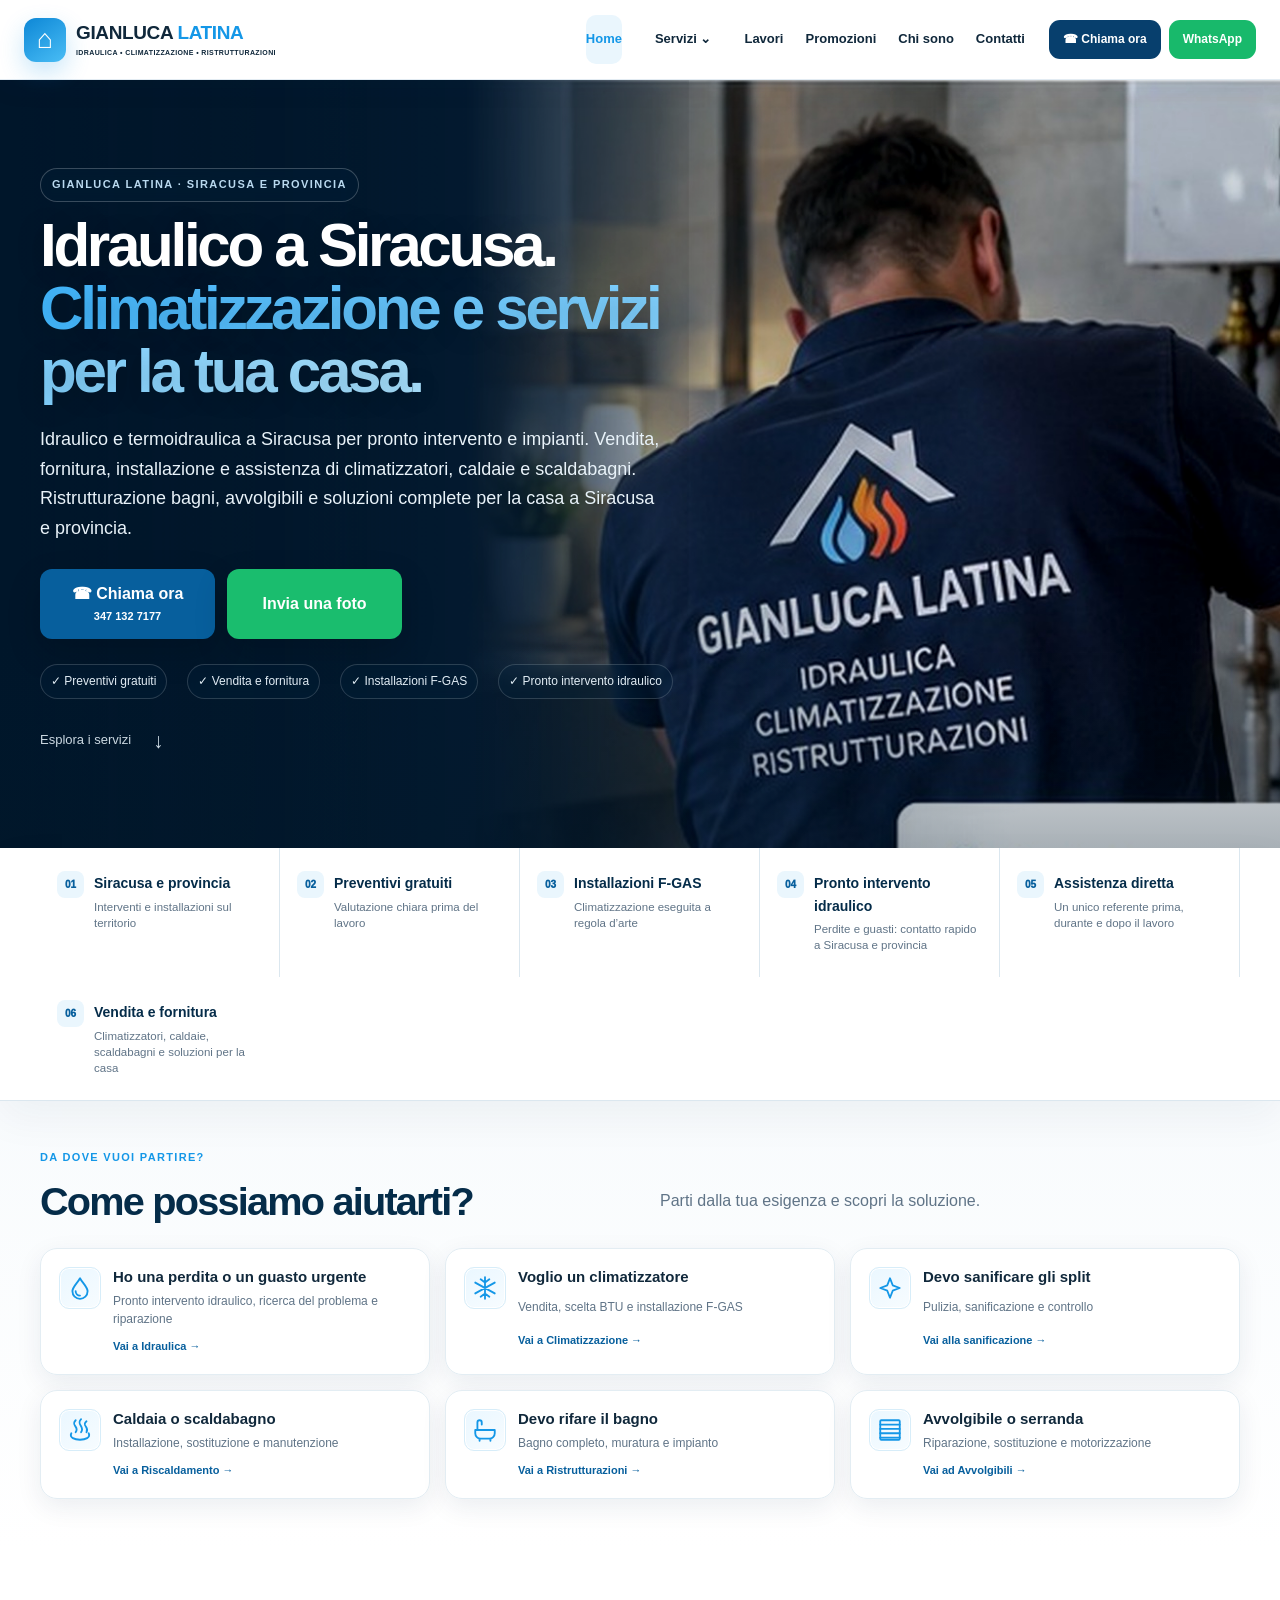
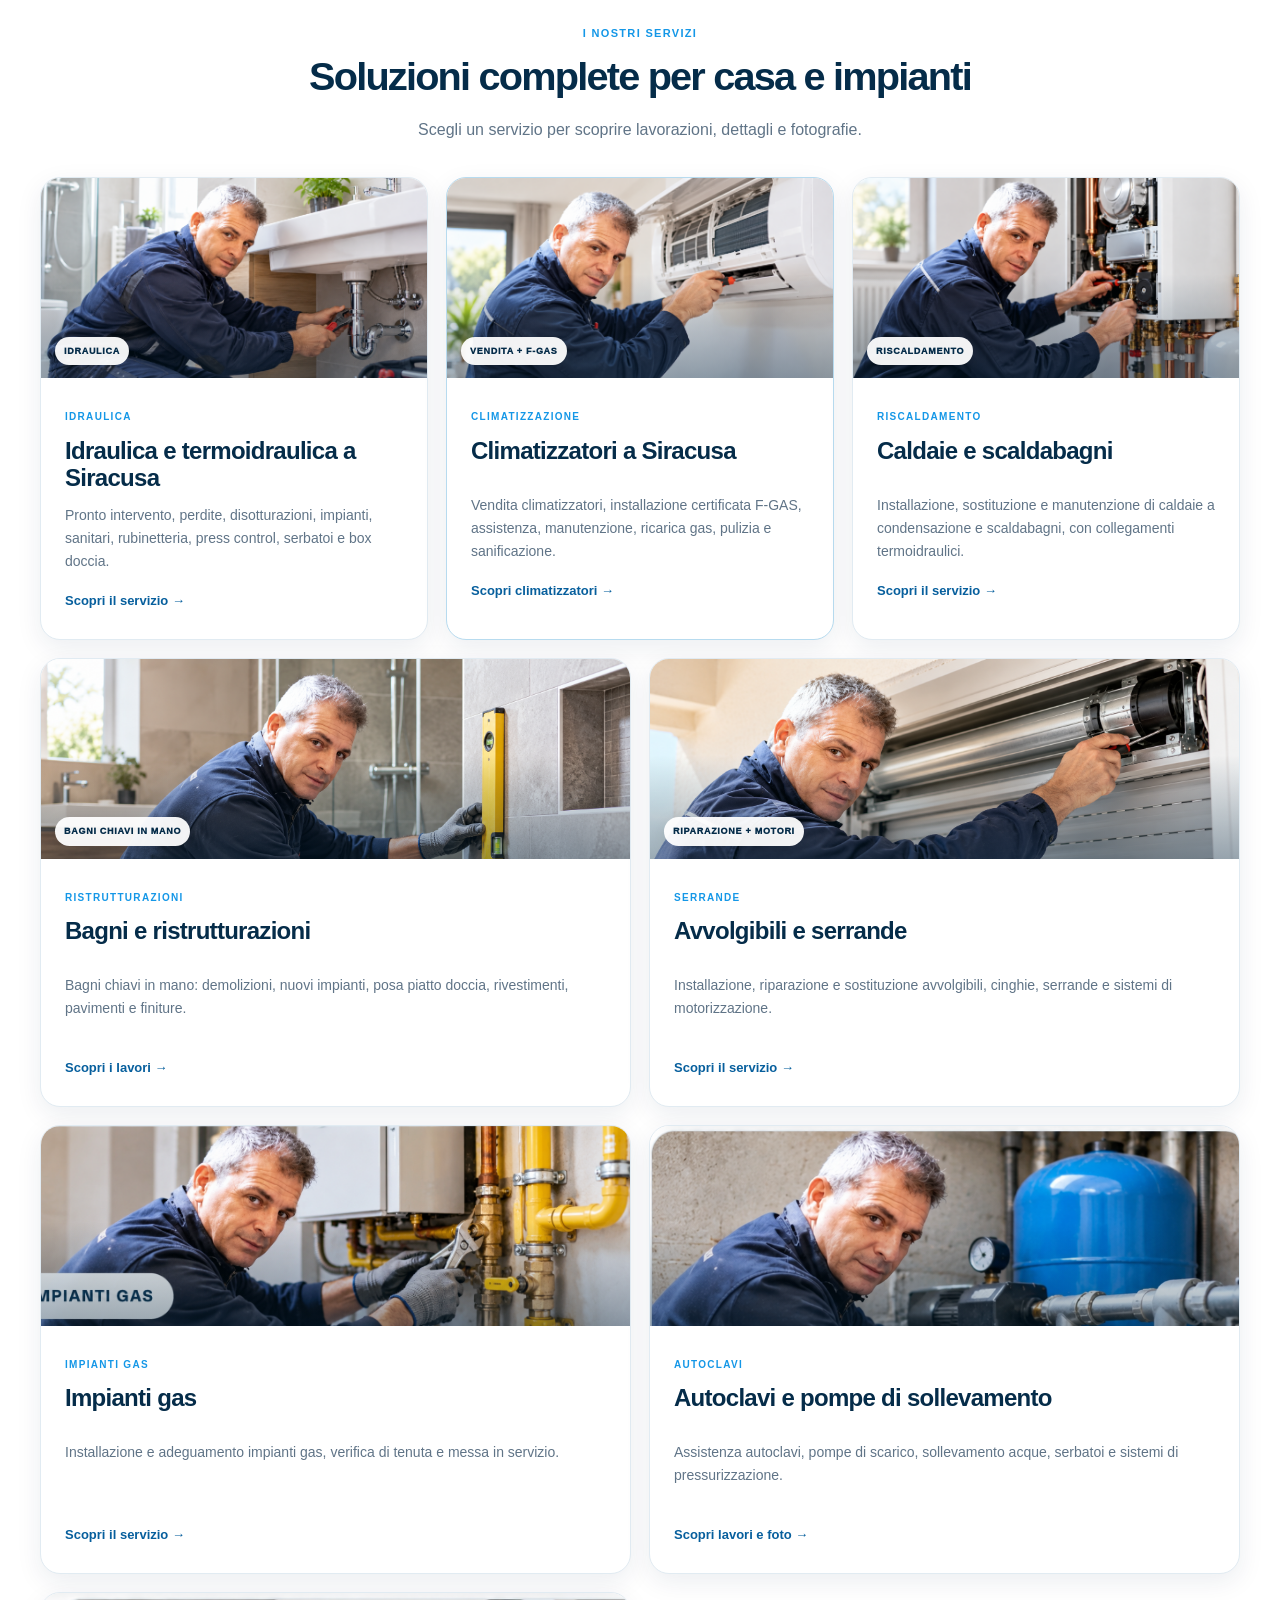
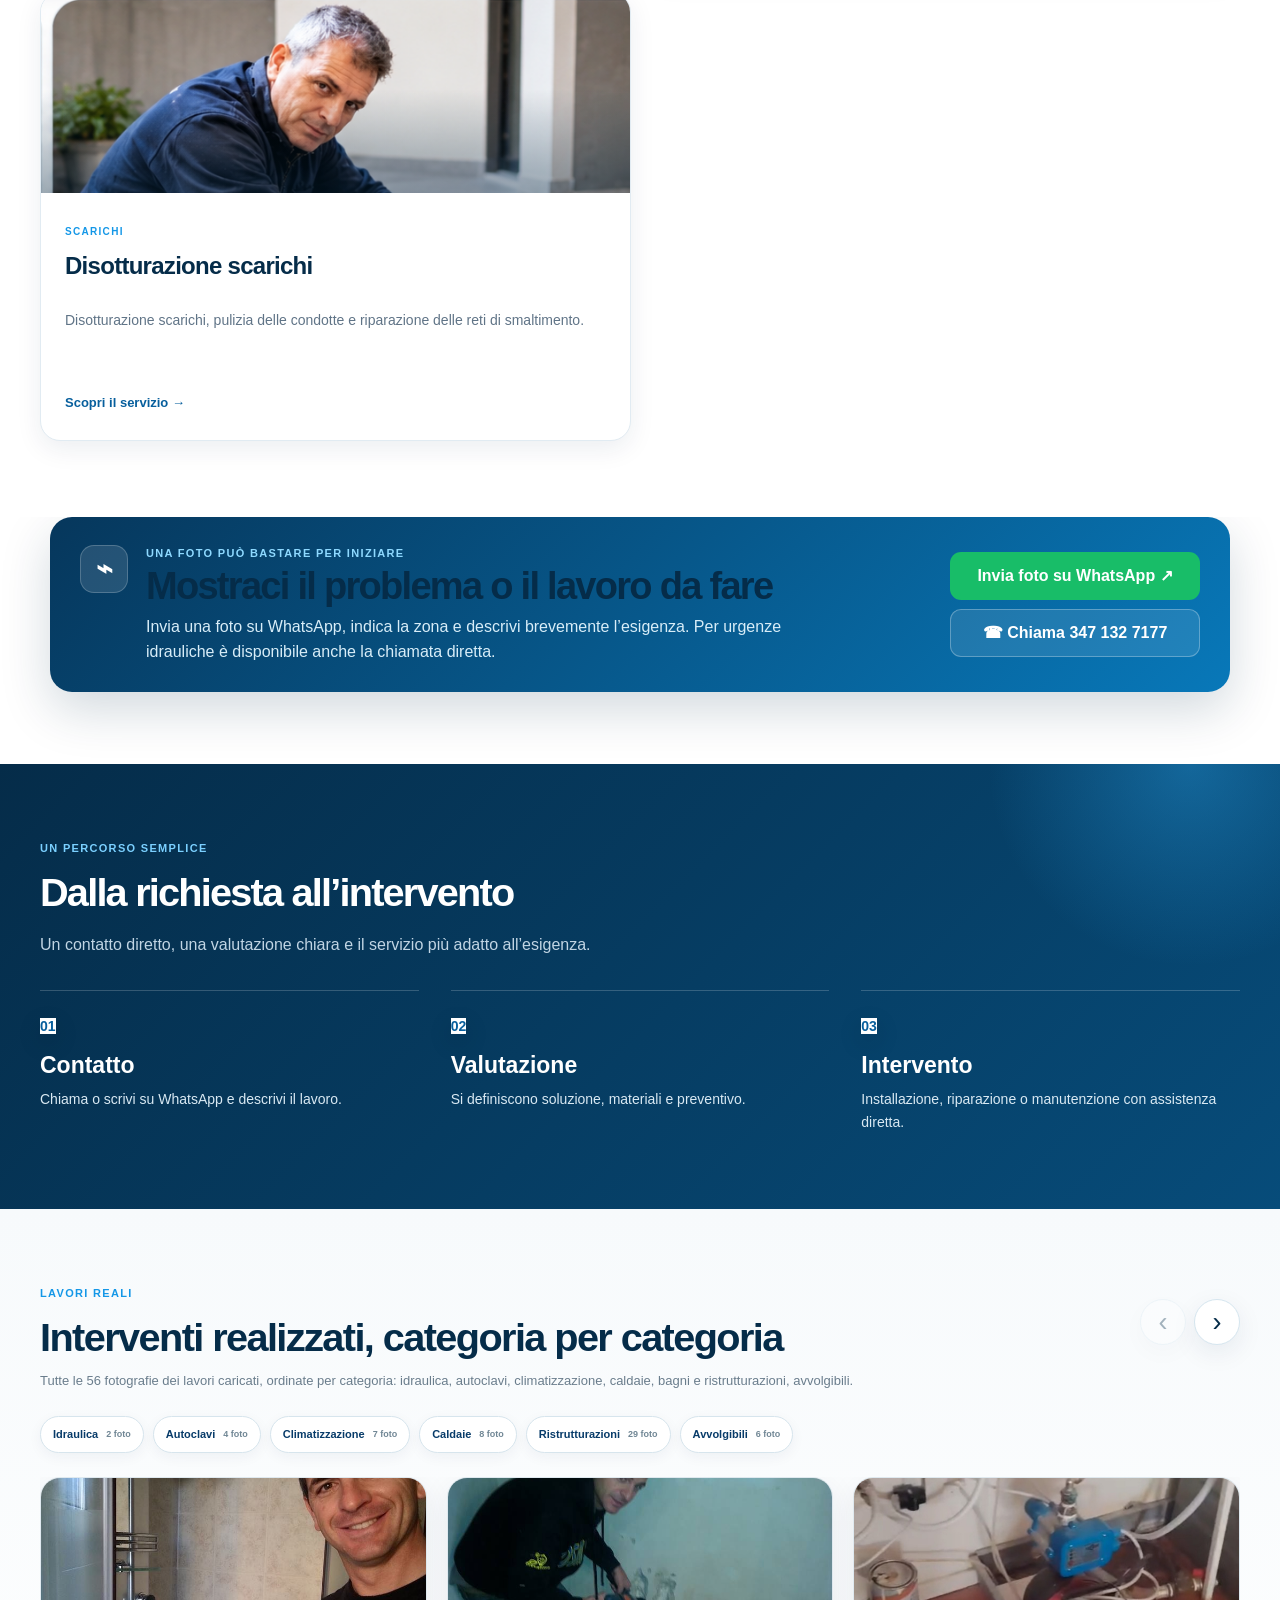
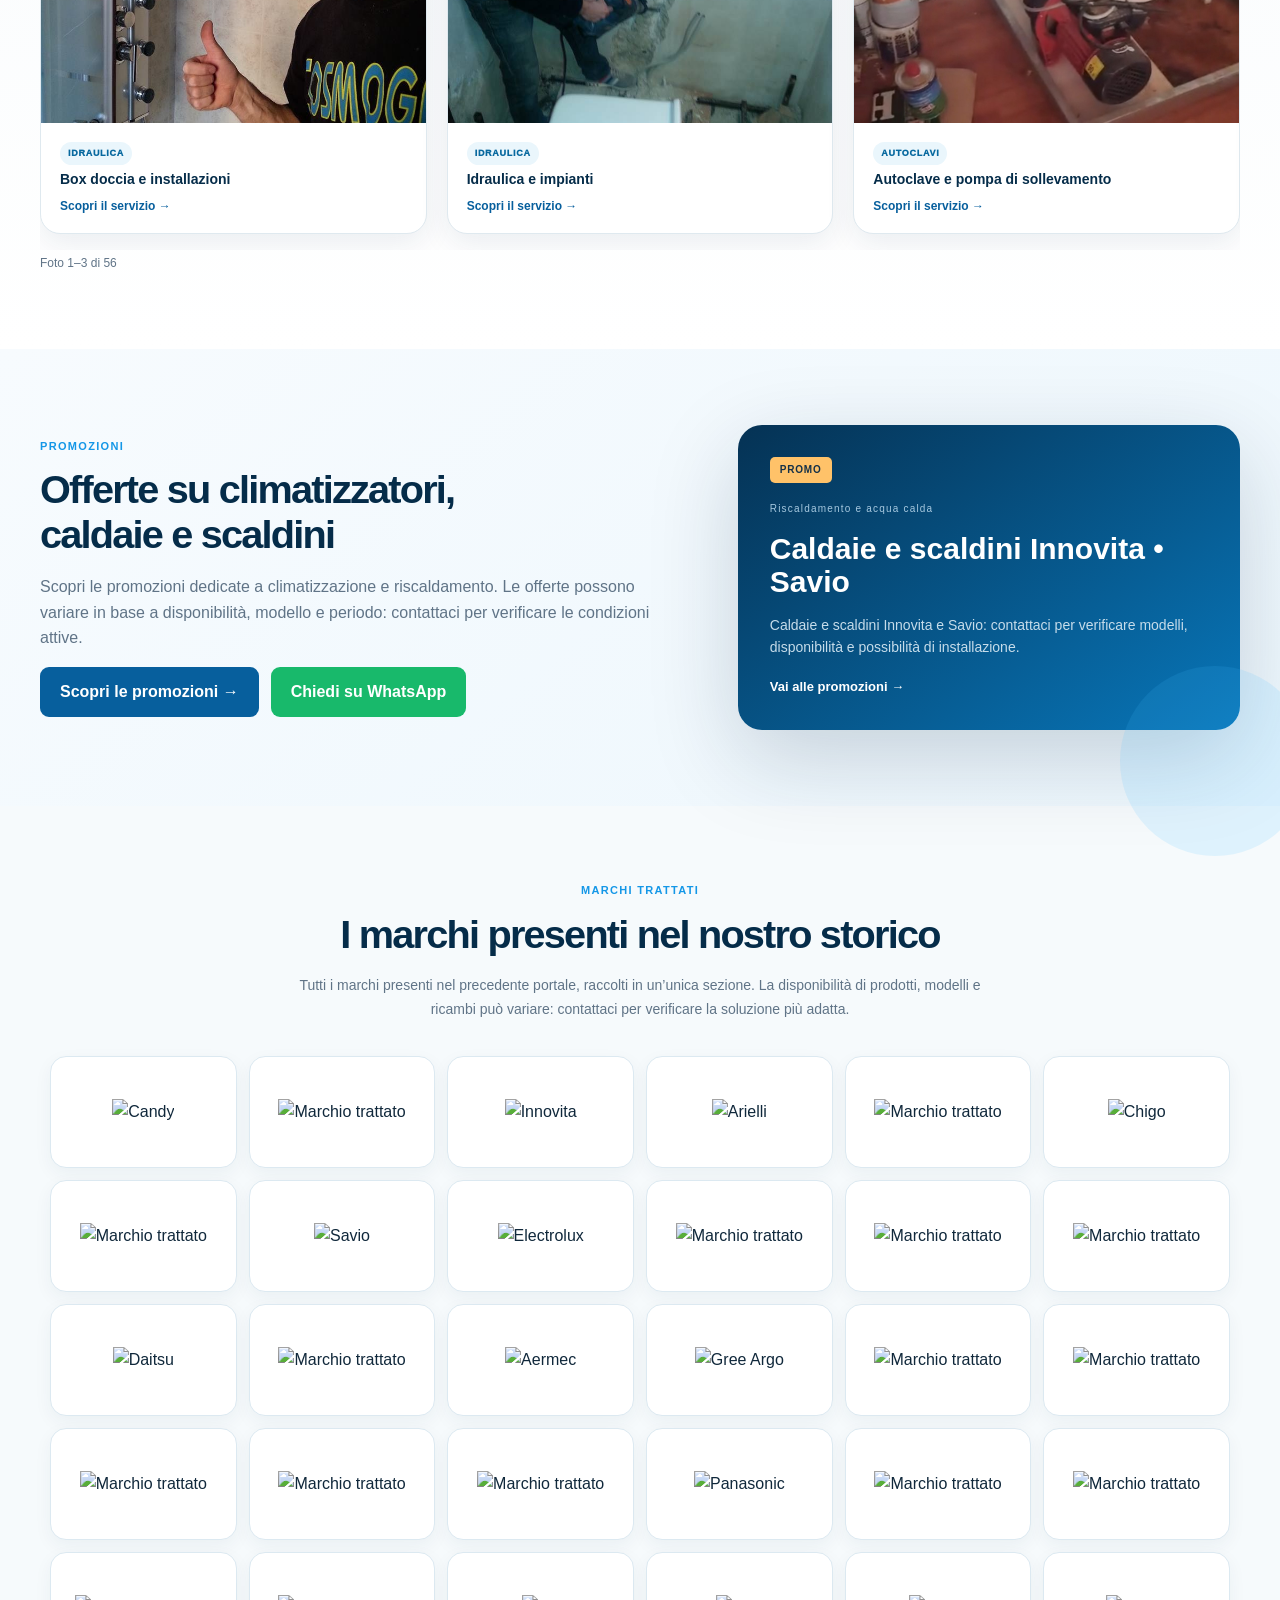
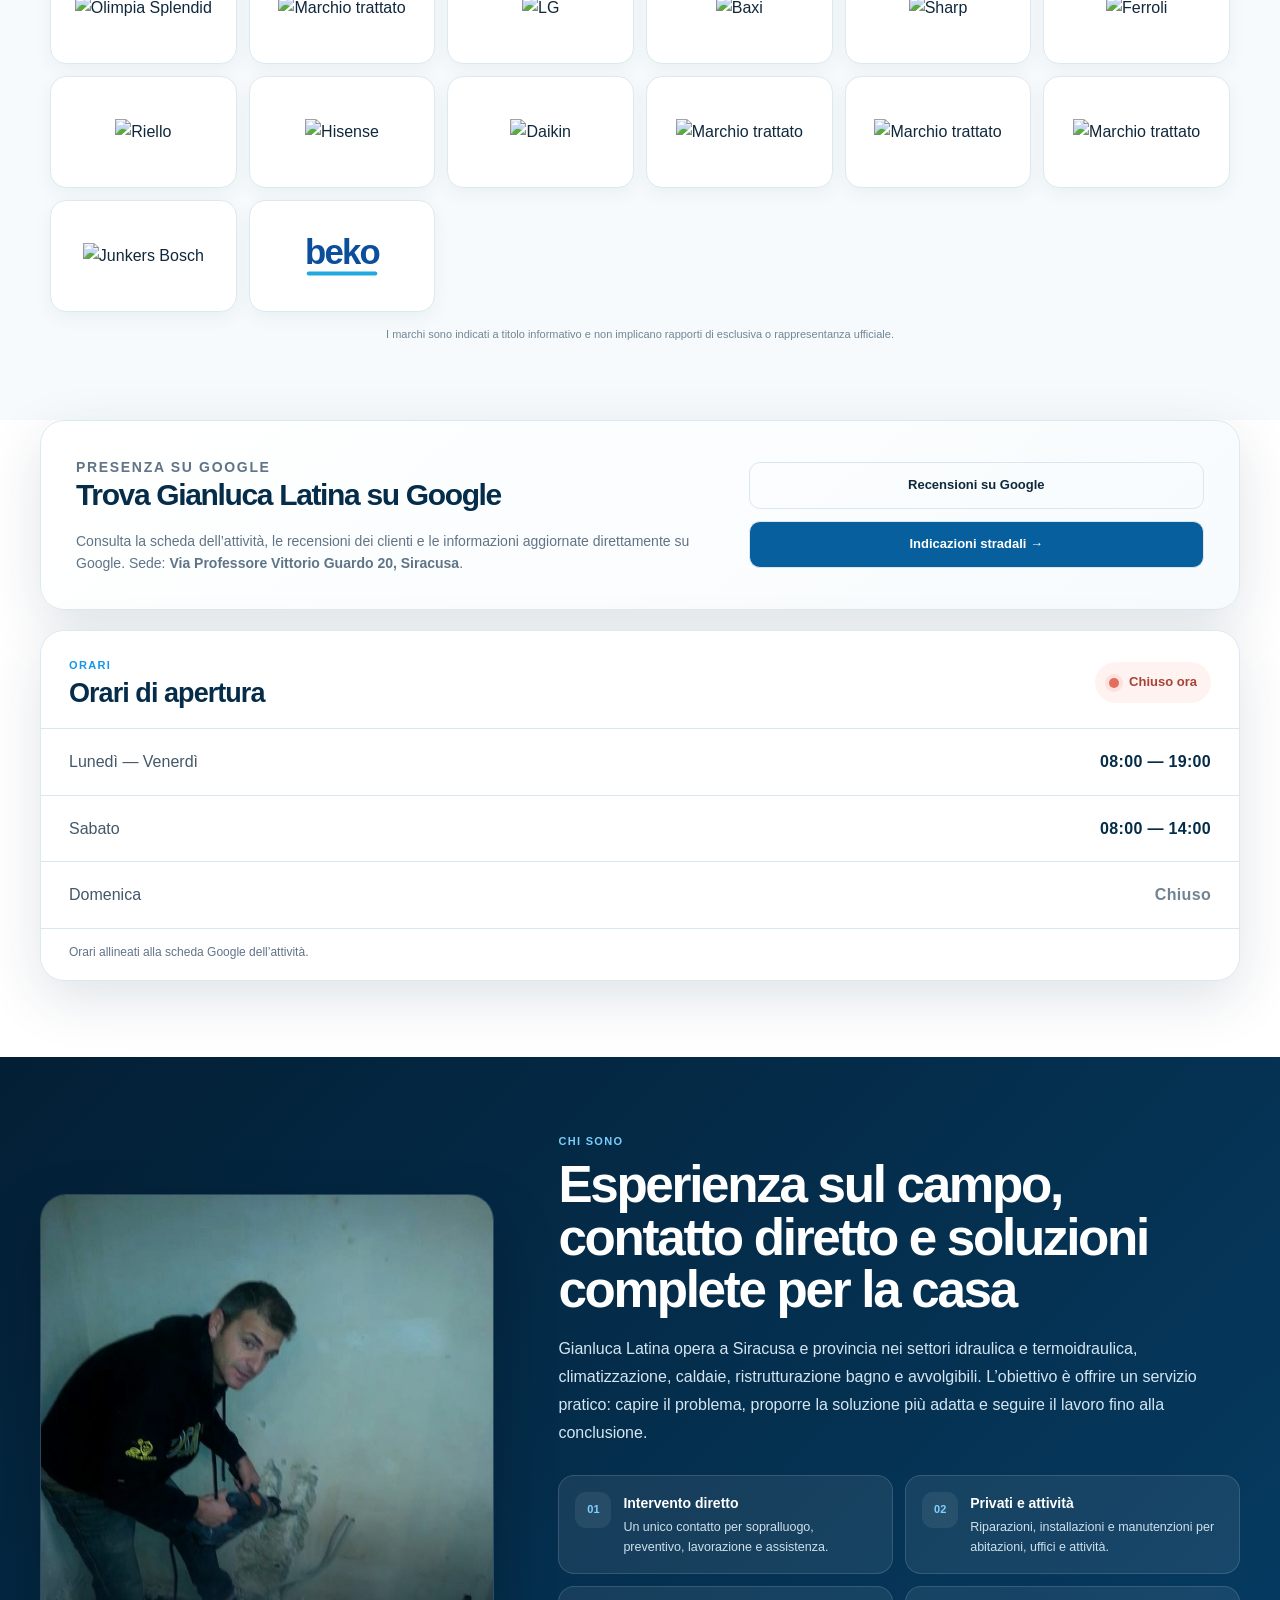
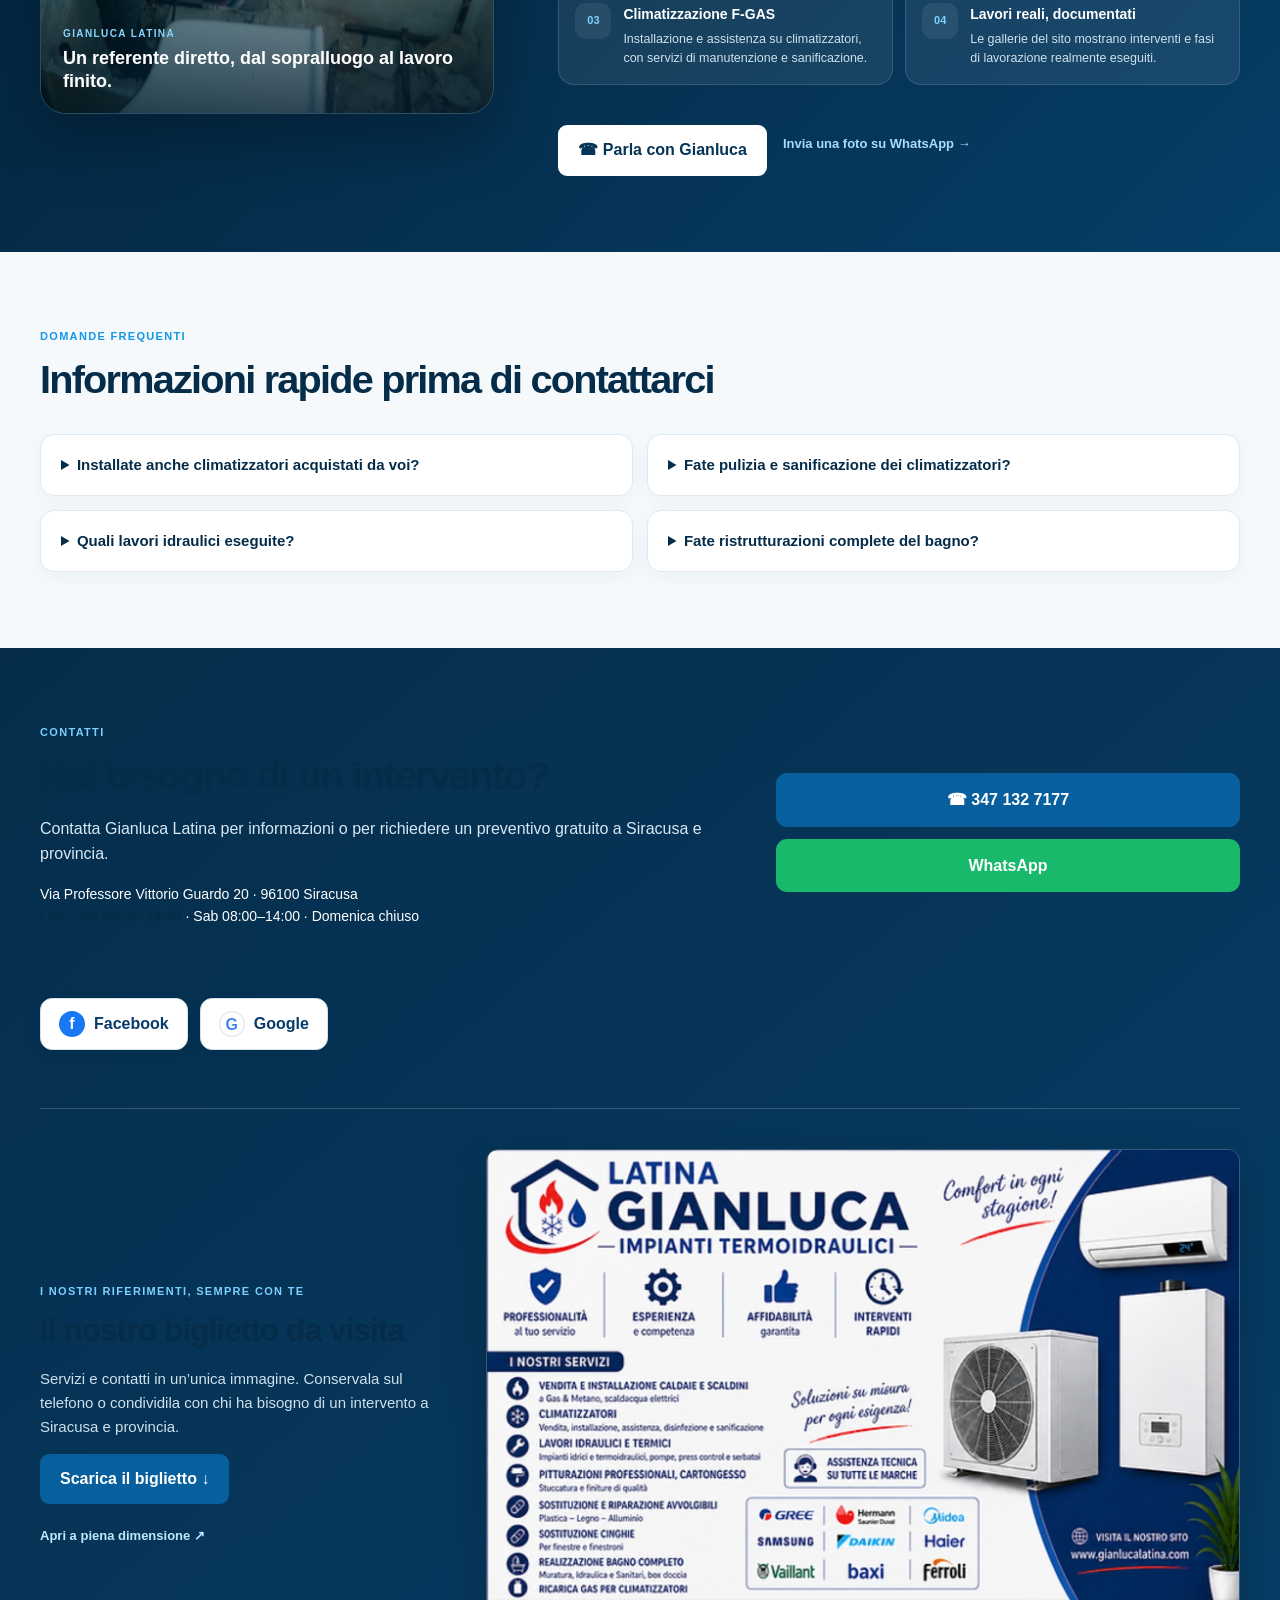
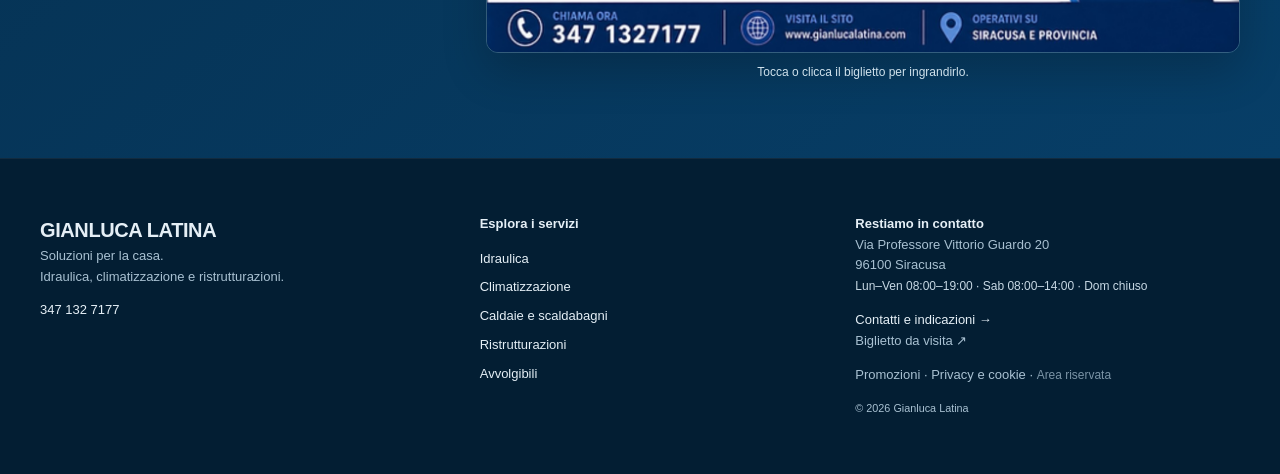
==== commit 14d99587: "Add files via upload" ====
--- a/index.html
+++ b/index.html
@@ -2,8 +2,8 @@
 
 <html lang="it"><head><meta charset="utf-8"/><meta content="width=device-width,initial-scale=1" name="viewport"/><title>Idraulico a Siracusa e Installatore Climatizzatori | Gianluca Latina</title><meta content="Idraulico a Siracusa e provincia: pronto intervento, climatizzatori, caldaie, scaldabagni, ristrutturazione bagni, autoclavi e avvolgibili. Preventivi gratuiti." name="description"/><link href="https://www.gianlucalatina.com/" rel="canonical"/><link href="assets/style.css?v=53" rel="stylesheet"/><meta content="#073b69" name="theme-color"/><script type="application/ld+json">{"@context":"https://schema.org","@type":"FAQPage","mainEntity":[{"@type":"Question","name":"Installate anche climatizzatori acquistati da voi?","acceptedAnswer":{"@type":"Answer","text":"Sì. Vendita, scelta della potenza, installazione F-GAS, assistenza e manutenzione."}},{"@type":"Question","name":"Fate pulizia e sanificazione dei climatizzatori?","acceptedAnswer":{"@type":"Answer","text":"Sì. È disponibile il servizio di pulizia e sanificazione degli split e dei componenti accessibili dell'unità interna."}},{"@type":"Question","name":"Fate ristrutturazioni complete del bagno?","acceptedAnswer":{"@type":"Answer","text":"Sì. Bagno completo, impianto idraulico-sanitario, muratura, cartongesso, pittura, piastrelle e pavimentazioni."}}]}</script><meta content="website" property="og:type"/><meta content="Idraulico a Siracusa e Installatore Climatizzatori | Gianluca Latina" property="og:title"/><meta content="Idraulico a Siracusa e provincia: pronto intervento, climatizzatori, caldaie, scaldabagni, ristrutturazione bagni, autoclavi e avvolgibili. Preventivi gratuiti." property="og:description"/><meta content="https://www.gianlucalatina.com/" property="og:url"/><meta content="https://www.gianlucalatina.com/assets/hero-technician-right.jpg" property="og:image"/><link as="image" href="assets/hero-technician-mobile.jpg" media="(max-width: 560px)" rel="preload"/><meta content="index,follow,max-image-preview:large,max-snippet:-1,max-video-preview:-1" name="robots"/><meta content="Gianluca Latina" name="author"/><meta content="it_IT" property="og:locale"/><meta content="Gianluca Latina" property="og:site_name"/><meta content="Idraulico a Siracusa e Installatore Climatizzatori" property="og:image:alt"/><meta content="summary_large_image" name="twitter:card"/><meta content="Idraulico a Siracusa e Installatore Climatizzatori | Gianluca Latina" name="twitter:title"/><meta content="Idraulico a Siracusa e provincia: pronto intervento, climatizzatori, caldaie, scaldabagni, ristrutturazione bagni, autoclavi e avvolgibili. Preventivi gratuiti." name="twitter:description"/><meta content="https://www.gianlucalatina.com/assets/hero-technician-right.jpg" name="twitter:image"/><link href="https://www.gianlucalatina.com/" hreflang="it-IT" rel="alternate"/><script data-seo-v51="main" type="application/ld+json">{"@context":"https://schema.org","@graph":[{"@type":"WebSite","@id":"https://www.gianlucalatina.com/#website","url":"https://www.gianlucalatina.com/","name":"Gianluca Latina","alternateName":"Gianluca Latina Siracusa","inLanguage":"it-IT","publisher":{"@id":"https://www.gianlucalatina.com/#business"}},{"@type":"HomeAndConstructionBusiness","@id":"https://www.gianlucalatina.com/#business","name":"Gianluca Latina","url":"https://www.gianlucalatina.com/","telephone":"+393471327177","image":["https://www.gianlucalatina.com/assets/hero-technician-right.jpg","https://www.gianlucalatina.com/assets/home-idraulica-gianluca.png","https://www.gianlucalatina.com/assets/home-climatizzazione-gianluca.png"],"address":{"@type":"PostalAddress","streetAddress":"Via Professore Vittorio Guardo 20","postalCode":"96100","addressLocality":"Siracusa","addressRegion":"SR","addressCountry":"IT"},"areaServed":[{"@type":"City","name":"Siracusa"},{"@type":"AdministrativeArea","name":"Provincia di Siracusa"}],"openingHoursSpecification":[{"@type":"OpeningHoursSpecification","dayOfWeek":["Monday","Tuesday","Wednesday","Thursday","Friday"],"opens":"08:00","closes":"19:00"},{"@type":"OpeningHoursSpecification","dayOfWeek":["Saturday"],"opens":"08:00","closes":"14:00"}],"sameAs":["https://www.facebook.com/share/1M8zW4kqRv/","https://share.google/yghf7bdZKyHWNFyIE"],"knowsAbout":["Idraulica","Termoidraulica","Climatizzazione","Caldaie","Scaldabagni","Ristrutturazione bagni","Autoclavi","Avvolgibili","Serrande"],"hasOfferCatalog":{"@type":"OfferCatalog","name":"Servizi per casa e impianti","itemListElement":[{"@type":"OfferCatalog","name":"Idraulica e termoidraulica"},{"@type":"OfferCatalog","name":"Climatizzazione"},{"@type":"OfferCatalog","name":"Caldaie e scaldabagni"},{"@type":"OfferCatalog","name":"Ristrutturazione bagni"},{"@type":"OfferCatalog","name":"Autoclavi e pompe di sollevamento"},{"@type":"OfferCatalog","name":"Avvolgibili e serrande"}]}}]}</script></head><body class="page-home"><a class="skip-link" href="#home">Vai al contenuto</a>
 <header><a class="brand" href="index.html"><span class="mark">⌂</span><span><b>GIANLUCA <i>LATINA</i></b><small>IDRAULICA • CLIMATIZZAZIONE • RISTRUTTURAZIONI</small></span></a><button aria-controls="main-nav" aria-expanded="false" aria-label="Apri menu" class="menu">☰</button><nav aria-label="Navigazione principale" id="main-nav"><a aria-current="page" href="index.html">Home</a><div class="nav-services"><button aria-controls="services-menu" aria-expanded="false" class="services-toggle">Servizi <span aria-hidden="true">⌄</span></button><div class="services-menu" id="services-menu"><a href="idraulica.html">Idraulica</a><a href="climatizzazione.html">Climatizzazione</a><a href="caldaie.html">Caldaie e scaldabagni</a><a href="ristrutturazioni.html">Ristrutturazioni</a><a href="avvolgibili.html">Avvolgibili</a><a href="index.html#servizi">Tutti i servizi →</a></div></div><a href="index.html#lavori">Lavori</a><a href="promozioni.html">Promozioni</a><a href="index.html#chi-sono">Chi sono</a><a href="index.html#contatti">Contatti</a></nav><div class="topcta"><a class="call" href="tel:+393471327177">☎ Chiama ora</a><a class="wa" href="https://wa.me/393471327177?text=Buongiorno%2C%20vorrei%20informazioni%20su%20un%20intervento%20a%20Siracusa." rel="noopener">WhatsApp</a></div></header>
-<main id="home"><section class="hero"><div class="hero-bg"></div><div class="hero-content"><p class="eyebrow">GIANLUCA LATINA · SIRACUSA E PROVINCIA</p><h1>Idraulico a Siracusa.<br/><span>Climatizzazione e servizi<br/>per la tua casa.</span></h1><p>Idraulico e termoidraulica a Siracusa per pronto intervento e impianti. Vendita, fornitura, installazione e assistenza di climatizzatori, caldaie e scaldabagni. Ristrutturazione bagni, avvolgibili e soluzioni complete per la casa a Siracusa e provincia.</p><div class="actions"><a class="primary" href="tel:+393471327177">☎ Chiama ora <small>347 132 7177</small></a><a class="secondary" href="https://wa.me/393471327177?text=Buongiorno%2C%20vorrei%20informazioni%20su%20un%20intervento%20a%20Siracusa." rel="noopener">Invia una foto</a></div><div class="trust"><span>✓ Preventivi gratuiti</span><span>✓ Installazioni F-GAS</span><span>✓ Pronto intervento idraulico</span></div><a class="hero-explore" href="#servizi">Esplora i servizi <span aria-hidden="true">↓</span></a></div></section>
-<section aria-label="Punti di forza" class="proof-ribbon"><div class="proof-ribbon-inner"><div><span>01</span><b>Siracusa e provincia</b><small>Interventi e installazioni sul territorio</small></div><div><span>02</span><b>Preventivi gratuiti</b><small>Valutazione chiara prima del lavoro</small></div><div><span>03</span><b>Installazioni F-GAS</b><small>Climatizzazione eseguita a regola d’arte</small></div><div><span>04</span><b>Pronto intervento idraulico</b><small>Perdite e guasti: contatto rapido a Siracusa e provincia</small></div><div><span>05</span><b>Assistenza diretta</b><small>Un unico referente prima, durante e dopo il lavoro</small></div></div></section>
+<main id="home"><section class="hero"><div class="hero-bg"></div><div class="hero-content"><p class="eyebrow">GIANLUCA LATINA · SIRACUSA E PROVINCIA</p><h1>Idraulico a Siracusa.<br/><span>Climatizzazione e servizi<br/>per la tua casa.</span></h1><p>Idraulico e termoidraulica a Siracusa per pronto intervento e impianti. Vendita, fornitura, installazione e assistenza di climatizzatori, caldaie e scaldabagni. Ristrutturazione bagni, avvolgibili e soluzioni complete per la casa a Siracusa e provincia.</p><div class="actions"><a class="primary" href="tel:+393471327177">☎ Chiama ora <small>347 132 7177</small></a><a class="secondary" href="https://wa.me/393471327177?text=Buongiorno%2C%20vorrei%20informazioni%20su%20un%20intervento%20a%20Siracusa." rel="noopener">Invia una foto</a></div><div class="trust"><span>✓ Preventivi gratuiti</span><span>✓ Vendita e fornitura</span><span>✓ Installazioni F-GAS</span><span>✓ Pronto intervento idraulico</span></div><a class="hero-explore" href="#servizi">Esplora i servizi <span aria-hidden="true">↓</span></a></div></section>
+<section aria-label="Punti di forza" class="proof-ribbon"><div class="proof-ribbon-inner"><div><span>01</span><b>Siracusa e provincia</b><small>Interventi e installazioni sul territorio</small></div><div><span>02</span><b>Preventivi gratuiti</b><small>Valutazione chiara prima del lavoro</small></div><div><span>03</span><b>Installazioni F-GAS</b><small>Climatizzazione eseguita a regola d’arte</small></div><div><span>04</span><b>Pronto intervento idraulico</b><small>Perdite e guasti: contatto rapido a Siracusa e provincia</small></div><div><span>05</span><b>Assistenza diretta</b><small>Un unico referente prima, durante e dopo il lavoro</small></div><div><span>06</span><b>Vendita e fornitura</b><small>Climatizzatori, caldaie, scaldabagni e soluzioni per la casa</small></div></div></section>
 <section aria-labelledby="need-title" class="need-hub"><div class="need-inner"><div class="need-head"><p class="kicker">DA DOVE VUOI PARTIRE?</p><h2 id="need-title">Come possiamo aiutarti?</h2><p>Parti dalla tua esigenza e scopri la soluzione.</p></div><div class="need-grid">
 <a class="need-card" href="idraulica.html#riparazioni"><span aria-hidden="true"><svg fill="none" height="26" stroke="currentColor" stroke-linecap="round" stroke-linejoin="round" stroke-width="1.7" viewbox="0 0 24 24" width="26"><path d="M12 3C10 7 5 11 5 15a7 7 0 0014 0c0-4-5-8-7-12Z"></path><path d="M8 15a4 4 0 004 4"></path></svg></span><b>Ho una perdita o un guasto urgente</b><small>Pronto intervento idraulico, ricerca del problema e riparazione</small><em>Vai a Idraulica →</em></a>
 <a class="need-card" href="climatizzazione.html#vendita"><span aria-hidden="true"><svg fill="none" height="26" stroke="currentColor" stroke-linecap="round" stroke-linejoin="round" stroke-width="1.7" viewbox="0 0 24 24" width="26"><path d="M12 2v20M3 7l18 10M3 17 21 7M8 4l4 3 4-3M8 20l4-3 4 3"></path></svg></span><b>Voglio un climatizzatore</b><small>Vendita, scelta BTU e installazione F-GAS</small><em>Vai a Climatizzazione →</em></a>
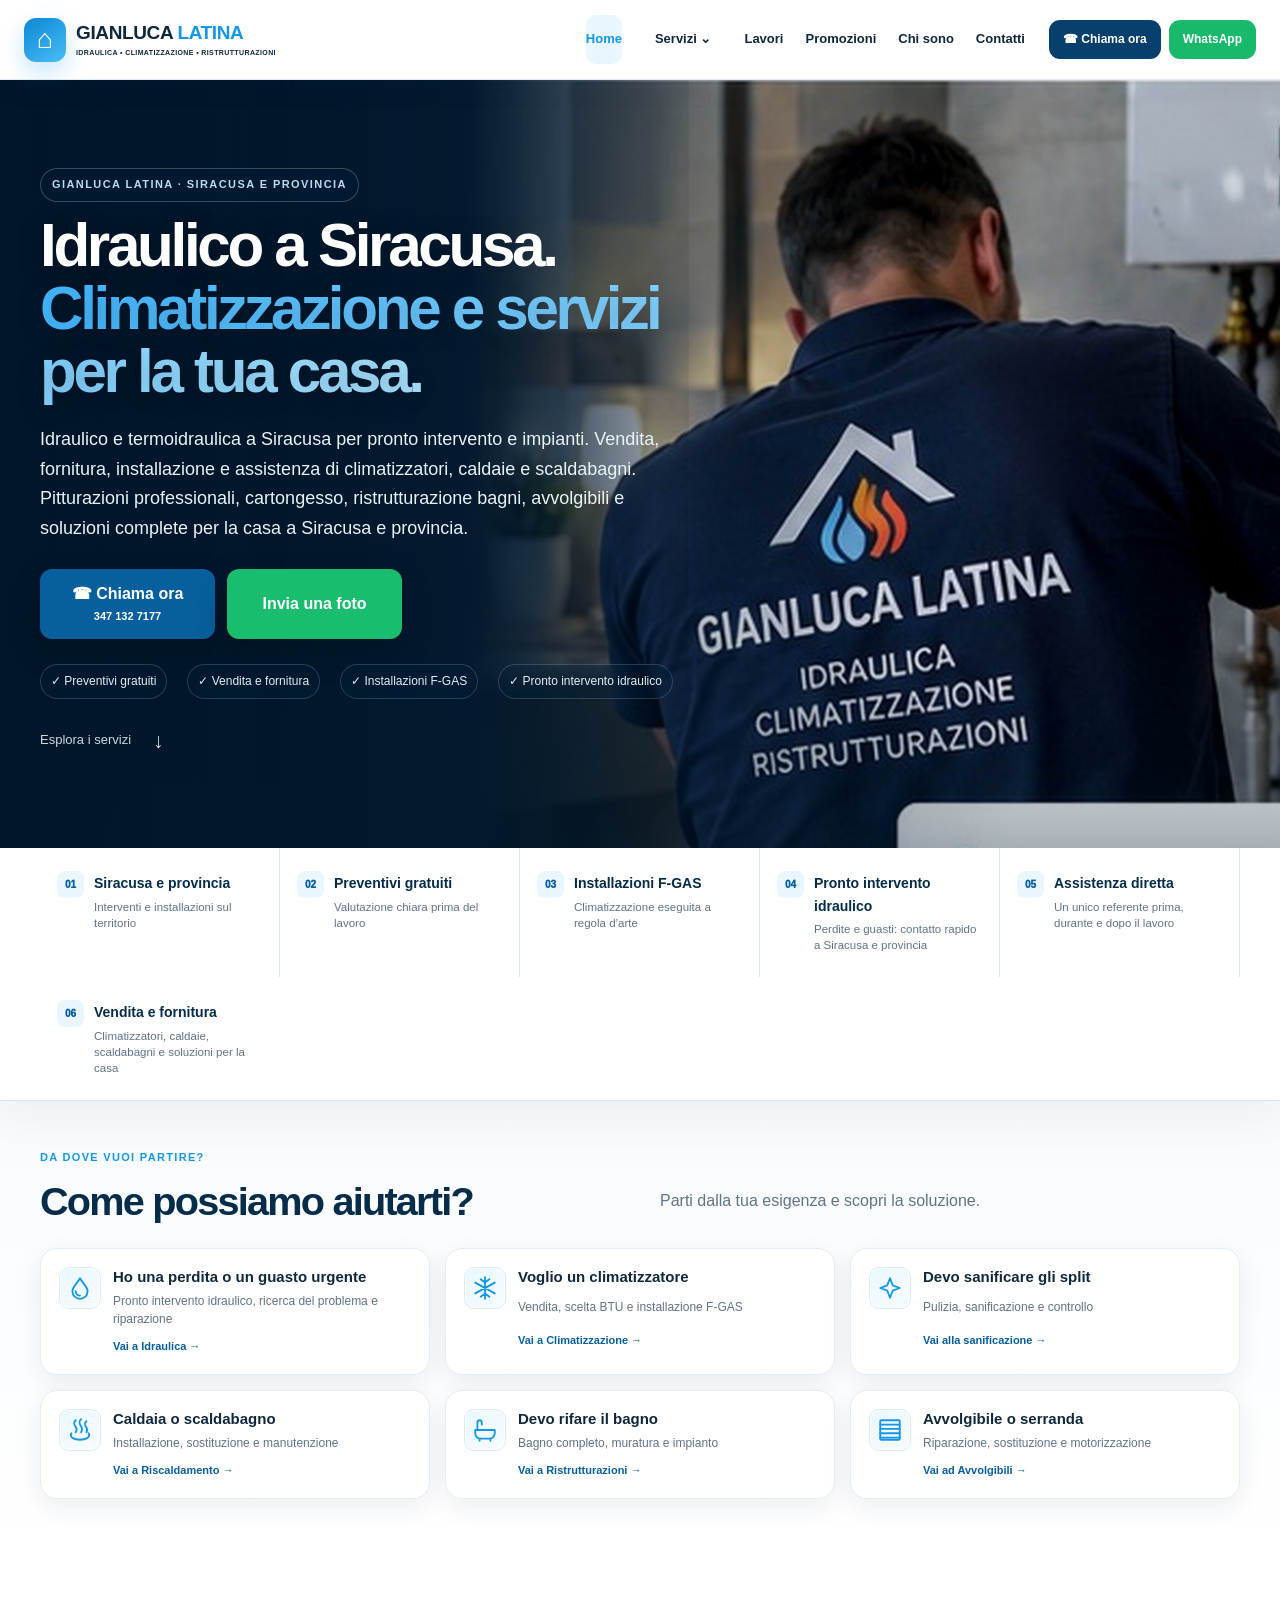
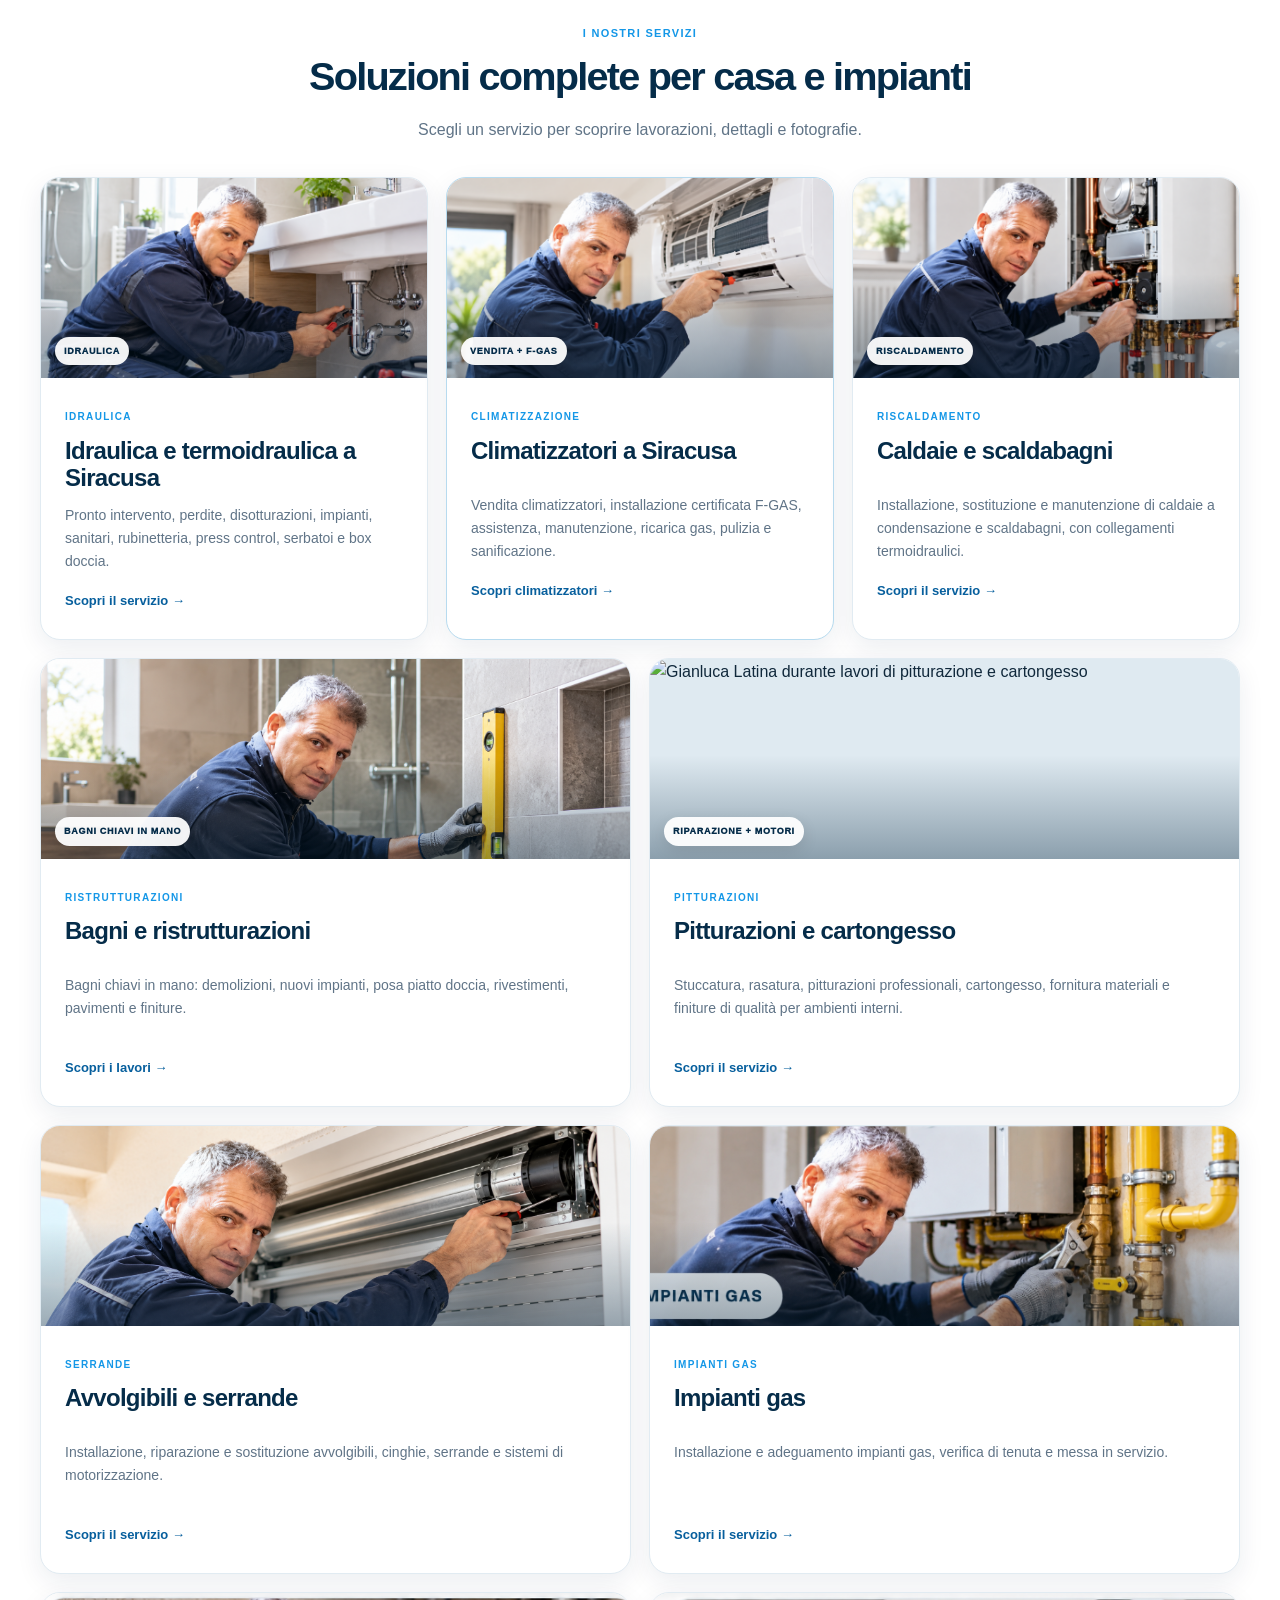
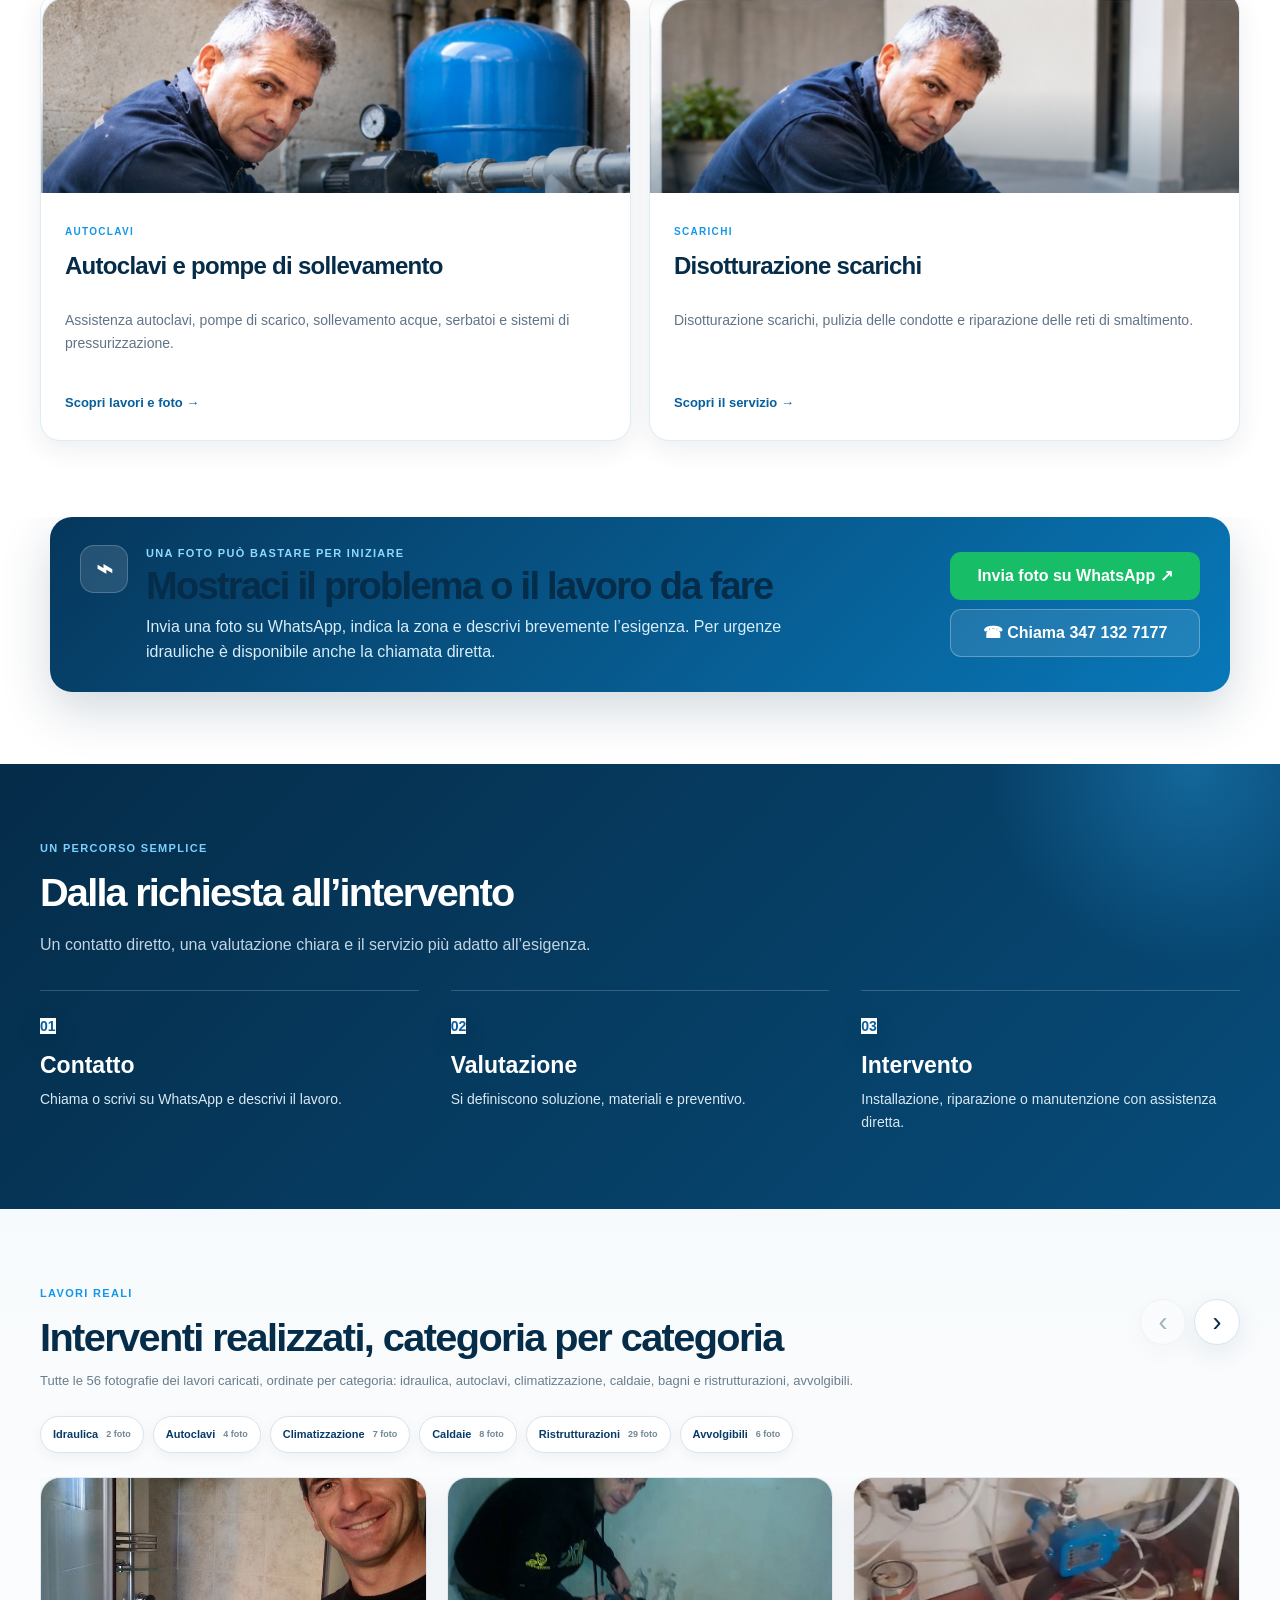
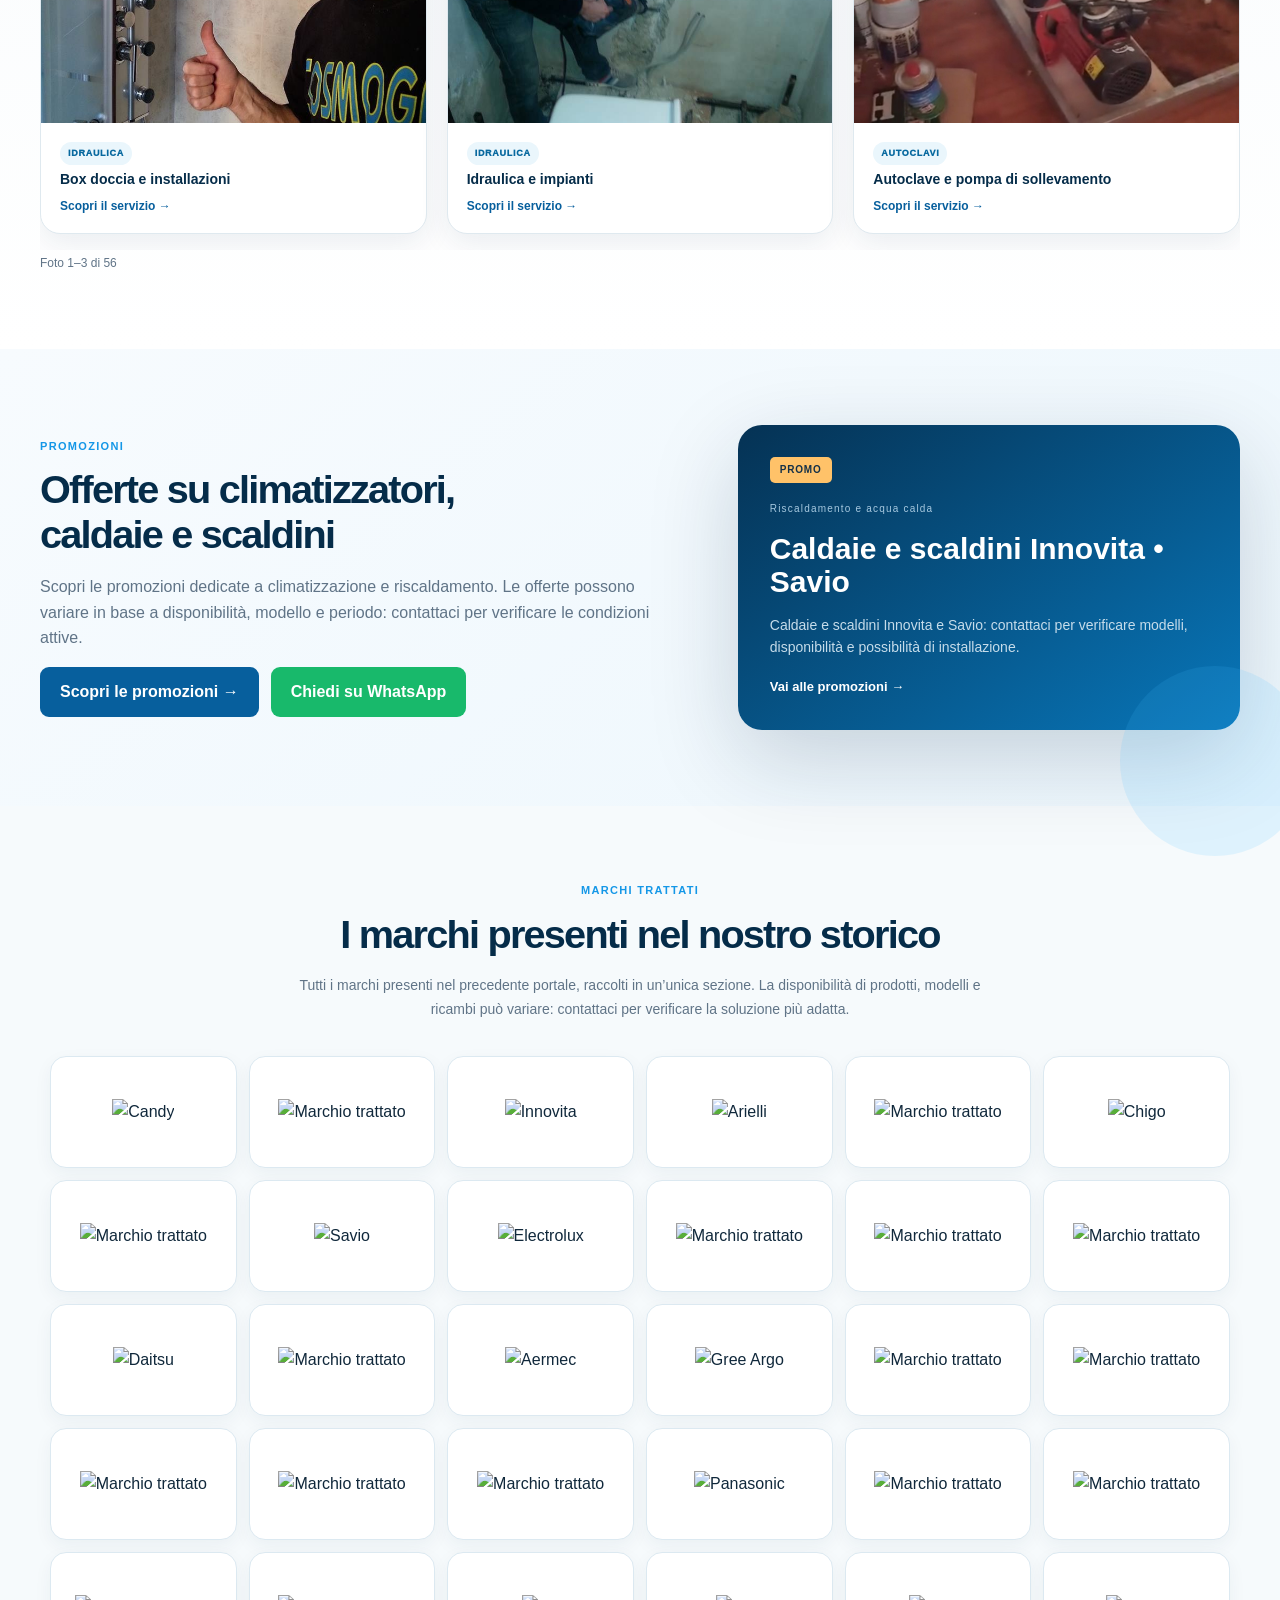
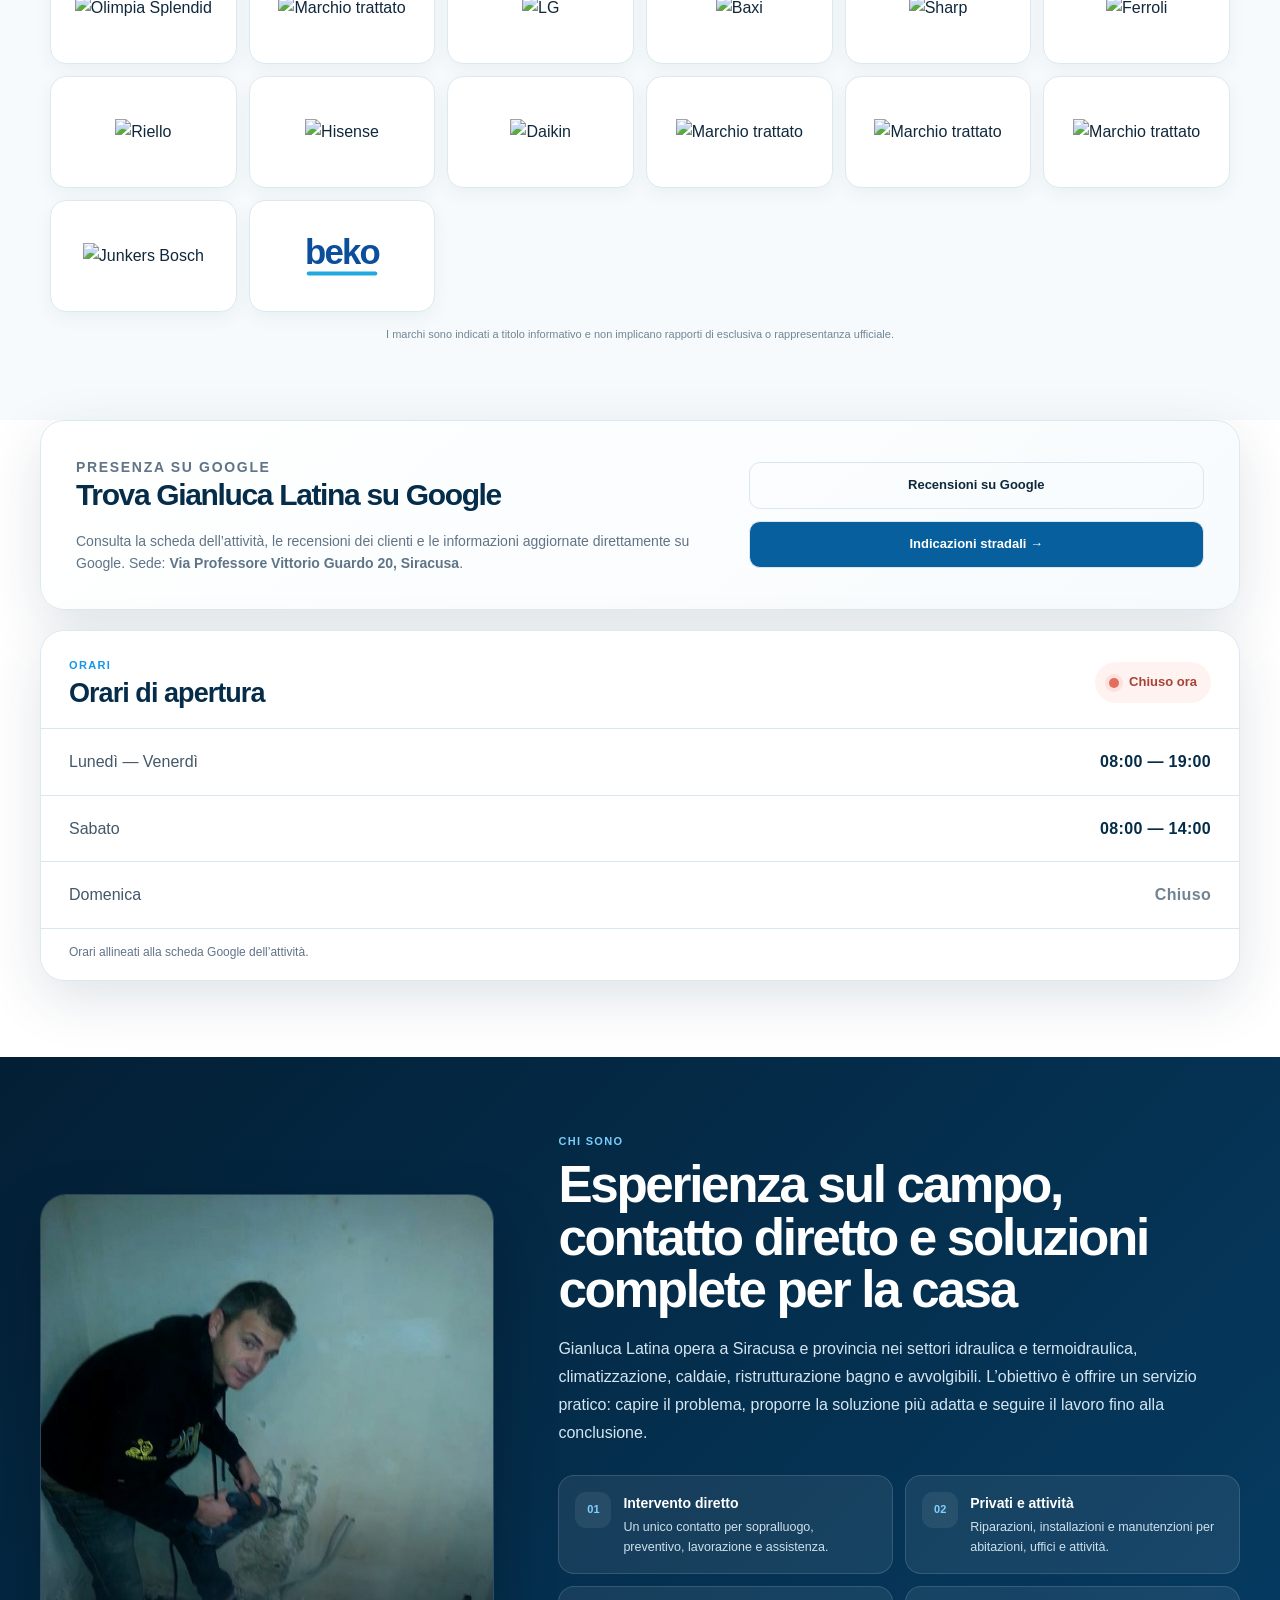
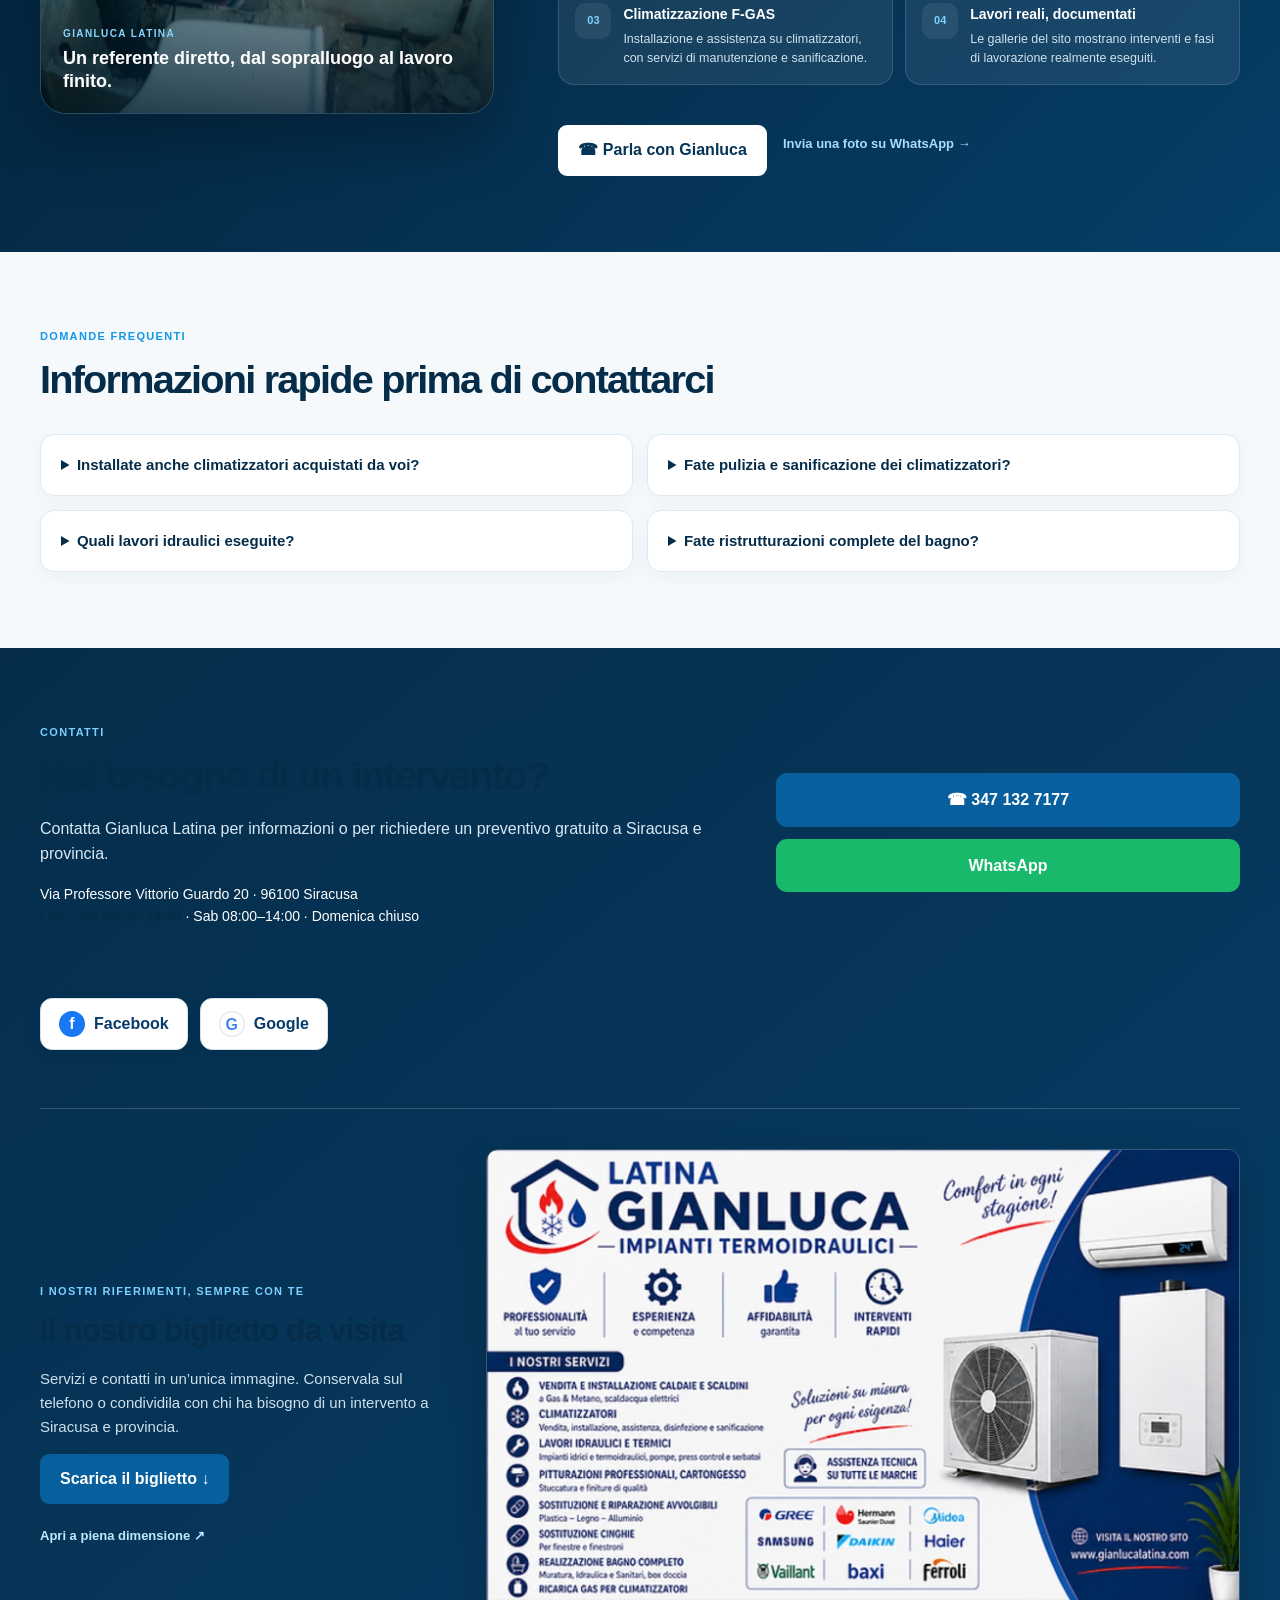
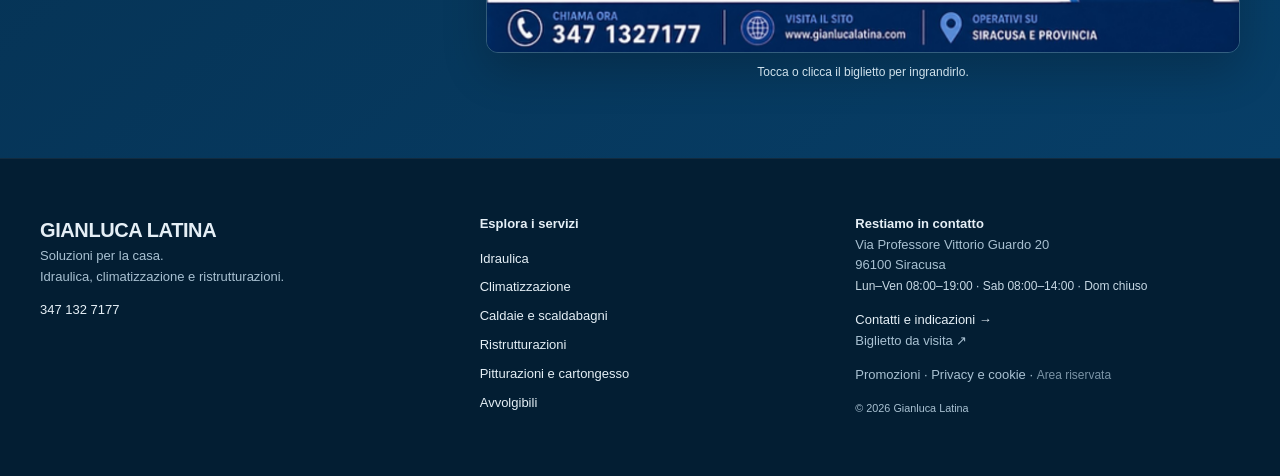
==== commit 985ec745: "Add files via upload" ====
--- a/index.html
+++ b/index.html
@@ -1,8 +1,8 @@
 <!DOCTYPE html>
 
-<html lang="it"><head><meta charset="utf-8"/><meta content="width=device-width,initial-scale=1" name="viewport"/><title>Idraulico a Siracusa e Installatore Climatizzatori | Gianluca Latina</title><meta content="Idraulico a Siracusa e provincia: pronto intervento, climatizzatori, caldaie, scaldabagni, ristrutturazione bagni, autoclavi e avvolgibili. Preventivi gratuiti." name="description"/><link href="https://www.gianlucalatina.com/" rel="canonical"/><link href="assets/style.css?v=53" rel="stylesheet"/><meta content="#073b69" name="theme-color"/><script type="application/ld+json">{"@context":"https://schema.org","@type":"FAQPage","mainEntity":[{"@type":"Question","name":"Installate anche climatizzatori acquistati da voi?","acceptedAnswer":{"@type":"Answer","text":"Sì. Vendita, scelta della potenza, installazione F-GAS, assistenza e manutenzione."}},{"@type":"Question","name":"Fate pulizia e sanificazione dei climatizzatori?","acceptedAnswer":{"@type":"Answer","text":"Sì. È disponibile il servizio di pulizia e sanificazione degli split e dei componenti accessibili dell'unità interna."}},{"@type":"Question","name":"Fate ristrutturazioni complete del bagno?","acceptedAnswer":{"@type":"Answer","text":"Sì. Bagno completo, impianto idraulico-sanitario, muratura, cartongesso, pittura, piastrelle e pavimentazioni."}}]}</script><meta content="website" property="og:type"/><meta content="Idraulico a Siracusa e Installatore Climatizzatori | Gianluca Latina" property="og:title"/><meta content="Idraulico a Siracusa e provincia: pronto intervento, climatizzatori, caldaie, scaldabagni, ristrutturazione bagni, autoclavi e avvolgibili. Preventivi gratuiti." property="og:description"/><meta content="https://www.gianlucalatina.com/" property="og:url"/><meta content="https://www.gianlucalatina.com/assets/hero-technician-right.jpg" property="og:image"/><link as="image" href="assets/hero-technician-mobile.jpg" media="(max-width: 560px)" rel="preload"/><meta content="index,follow,max-image-preview:large,max-snippet:-1,max-video-preview:-1" name="robots"/><meta content="Gianluca Latina" name="author"/><meta content="it_IT" property="og:locale"/><meta content="Gianluca Latina" property="og:site_name"/><meta content="Idraulico a Siracusa e Installatore Climatizzatori" property="og:image:alt"/><meta content="summary_large_image" name="twitter:card"/><meta content="Idraulico a Siracusa e Installatore Climatizzatori | Gianluca Latina" name="twitter:title"/><meta content="Idraulico a Siracusa e provincia: pronto intervento, climatizzatori, caldaie, scaldabagni, ristrutturazione bagni, autoclavi e avvolgibili. Preventivi gratuiti." name="twitter:description"/><meta content="https://www.gianlucalatina.com/assets/hero-technician-right.jpg" name="twitter:image"/><link href="https://www.gianlucalatina.com/" hreflang="it-IT" rel="alternate"/><script data-seo-v51="main" type="application/ld+json">{"@context":"https://schema.org","@graph":[{"@type":"WebSite","@id":"https://www.gianlucalatina.com/#website","url":"https://www.gianlucalatina.com/","name":"Gianluca Latina","alternateName":"Gianluca Latina Siracusa","inLanguage":"it-IT","publisher":{"@id":"https://www.gianlucalatina.com/#business"}},{"@type":"HomeAndConstructionBusiness","@id":"https://www.gianlucalatina.com/#business","name":"Gianluca Latina","url":"https://www.gianlucalatina.com/","telephone":"+393471327177","image":["https://www.gianlucalatina.com/assets/hero-technician-right.jpg","https://www.gianlucalatina.com/assets/home-idraulica-gianluca.png","https://www.gianlucalatina.com/assets/home-climatizzazione-gianluca.png"],"address":{"@type":"PostalAddress","streetAddress":"Via Professore Vittorio Guardo 20","postalCode":"96100","addressLocality":"Siracusa","addressRegion":"SR","addressCountry":"IT"},"areaServed":[{"@type":"City","name":"Siracusa"},{"@type":"AdministrativeArea","name":"Provincia di Siracusa"}],"openingHoursSpecification":[{"@type":"OpeningHoursSpecification","dayOfWeek":["Monday","Tuesday","Wednesday","Thursday","Friday"],"opens":"08:00","closes":"19:00"},{"@type":"OpeningHoursSpecification","dayOfWeek":["Saturday"],"opens":"08:00","closes":"14:00"}],"sameAs":["https://www.facebook.com/share/1M8zW4kqRv/","https://share.google/yghf7bdZKyHWNFyIE"],"knowsAbout":["Idraulica","Termoidraulica","Climatizzazione","Caldaie","Scaldabagni","Ristrutturazione bagni","Autoclavi","Avvolgibili","Serrande"],"hasOfferCatalog":{"@type":"OfferCatalog","name":"Servizi per casa e impianti","itemListElement":[{"@type":"OfferCatalog","name":"Idraulica e termoidraulica"},{"@type":"OfferCatalog","name":"Climatizzazione"},{"@type":"OfferCatalog","name":"Caldaie e scaldabagni"},{"@type":"OfferCatalog","name":"Ristrutturazione bagni"},{"@type":"OfferCatalog","name":"Autoclavi e pompe di sollevamento"},{"@type":"OfferCatalog","name":"Avvolgibili e serrande"}]}}]}</script></head><body class="page-home"><a class="skip-link" href="#home">Vai al contenuto</a>
-<header><a class="brand" href="index.html"><span class="mark">⌂</span><span><b>GIANLUCA <i>LATINA</i></b><small>IDRAULICA • CLIMATIZZAZIONE • RISTRUTTURAZIONI</small></span></a><button aria-controls="main-nav" aria-expanded="false" aria-label="Apri menu" class="menu">☰</button><nav aria-label="Navigazione principale" id="main-nav"><a aria-current="page" href="index.html">Home</a><div class="nav-services"><button aria-controls="services-menu" aria-expanded="false" class="services-toggle">Servizi <span aria-hidden="true">⌄</span></button><div class="services-menu" id="services-menu"><a href="idraulica.html">Idraulica</a><a href="climatizzazione.html">Climatizzazione</a><a href="caldaie.html">Caldaie e scaldabagni</a><a href="ristrutturazioni.html">Ristrutturazioni</a><a href="avvolgibili.html">Avvolgibili</a><a href="index.html#servizi">Tutti i servizi →</a></div></div><a href="index.html#lavori">Lavori</a><a href="promozioni.html">Promozioni</a><a href="index.html#chi-sono">Chi sono</a><a href="index.html#contatti">Contatti</a></nav><div class="topcta"><a class="call" href="tel:+393471327177">☎ Chiama ora</a><a class="wa" href="https://wa.me/393471327177?text=Buongiorno%2C%20vorrei%20informazioni%20su%20un%20intervento%20a%20Siracusa." rel="noopener">WhatsApp</a></div></header>
-<main id="home"><section class="hero"><div class="hero-bg"></div><div class="hero-content"><p class="eyebrow">GIANLUCA LATINA · SIRACUSA E PROVINCIA</p><h1>Idraulico a Siracusa.<br/><span>Climatizzazione e servizi<br/>per la tua casa.</span></h1><p>Idraulico e termoidraulica a Siracusa per pronto intervento e impianti. Vendita, fornitura, installazione e assistenza di climatizzatori, caldaie e scaldabagni. Ristrutturazione bagni, avvolgibili e soluzioni complete per la casa a Siracusa e provincia.</p><div class="actions"><a class="primary" href="tel:+393471327177">☎ Chiama ora <small>347 132 7177</small></a><a class="secondary" href="https://wa.me/393471327177?text=Buongiorno%2C%20vorrei%20informazioni%20su%20un%20intervento%20a%20Siracusa." rel="noopener">Invia una foto</a></div><div class="trust"><span>✓ Preventivi gratuiti</span><span>✓ Vendita e fornitura</span><span>✓ Installazioni F-GAS</span><span>✓ Pronto intervento idraulico</span></div><a class="hero-explore" href="#servizi">Esplora i servizi <span aria-hidden="true">↓</span></a></div></section>
+<html lang="it"><head><meta charset="utf-8"/><meta content="width=device-width,initial-scale=1" name="viewport"/><title>Idraulico a Siracusa, Climatizzatori e Pitturazioni | Gianluca Latina</title><meta content="Idraulico a Siracusa e provincia: pronto intervento, climatizzatori, caldaie, scaldabagni, ristrutturazione bagni, pitturazioni, cartongesso, autoclavi e avvolgibili. Preventivi gratuiti." name="description"/><link href="https://www.gianlucalatina.com/" rel="canonical"/><link href="assets/style.css?v=53" rel="stylesheet"/><meta content="#073b69" name="theme-color"/><script type="application/ld+json">{"@context":"https://schema.org","@type":"FAQPage","mainEntity":[{"@type":"Question","name":"Installate anche climatizzatori acquistati da voi?","acceptedAnswer":{"@type":"Answer","text":"Sì. Vendita, scelta della potenza, installazione F-GAS, assistenza e manutenzione."}},{"@type":"Question","name":"Fate pulizia e sanificazione dei climatizzatori?","acceptedAnswer":{"@type":"Answer","text":"Sì. È disponibile il servizio di pulizia e sanificazione degli split e dei componenti accessibili dell'unità interna."}},{"@type":"Question","name":"Fate ristrutturazioni complete del bagno?","acceptedAnswer":{"@type":"Answer","text":"Sì. Bagno completo, impianto idraulico-sanitario, muratura, cartongesso, pittura, piastrelle e pavimentazioni."}},{"@type":"Question","name":"Realizzate anche pitturazioni e cartongesso?","acceptedAnswer":{"@type":"Answer","text":"Sì. Sono disponibili pitturazioni professionali, rasatura, stuccatura, cartongesso e finiture di qualità per ambienti interni."}}]}</script><meta content="website" property="og:type"/><meta content="Idraulico a Siracusa, Climatizzatori e Pitturazioni | Gianluca Latina" property="og:title"/><meta content="Idraulico a Siracusa e provincia: pronto intervento, climatizzatori, caldaie, scaldabagni, ristrutturazione bagni, pitturazioni, cartongesso, autoclavi e avvolgibili. Preventivi gratuiti." property="og:description"/><meta content="https://www.gianlucalatina.com/" property="og:url"/><meta content="https://www.gianlucalatina.com/assets/hero-technician-right.jpg" property="og:image"/><link as="image" href="assets/hero-technician-mobile.jpg" media="(max-width: 560px)" rel="preload"/><meta content="index,follow,max-image-preview:large,max-snippet:-1,max-video-preview:-1" name="robots"/><meta content="Gianluca Latina" name="author"/><meta content="it_IT" property="og:locale"/><meta content="Gianluca Latina" property="og:site_name"/><meta content="Idraulico a Siracusa e Installatore Climatizzatori" property="og:image:alt"/><meta content="summary_large_image" name="twitter:card"/><meta content="Idraulico a Siracusa, Climatizzatori e Pitturazioni | Gianluca Latina" name="twitter:title"/><meta content="Idraulico a Siracusa e provincia: pronto intervento, climatizzatori, caldaie, scaldabagni, ristrutturazione bagni, pitturazioni, cartongesso, autoclavi e avvolgibili. Preventivi gratuiti." name="twitter:description"/><meta content="https://www.gianlucalatina.com/assets/hero-technician-right.jpg" name="twitter:image"/><link href="https://www.gianlucalatina.com/" hreflang="it-IT" rel="alternate"/><script data-seo-v51="main" type="application/ld+json">{"@context":"https://schema.org","@graph":[{"@type":"WebSite","@id":"https://www.gianlucalatina.com/#website","url":"https://www.gianlucalatina.com/","name":"Gianluca Latina","alternateName":"Gianluca Latina Siracusa","inLanguage":"it-IT","publisher":{"@id":"https://www.gianlucalatina.com/#business"}},{"@type":"HomeAndConstructionBusiness","@id":"https://www.gianlucalatina.com/#business","name":"Gianluca Latina","url":"https://www.gianlucalatina.com/","telephone":"+393471327177","image":["https://www.gianlucalatina.com/assets/hero-technician-right.jpg","https://www.gianlucalatina.com/assets/home-idraulica-gianluca.png","https://www.gianlucalatina.com/assets/home-climatizzazione-gianluca.png"],"address":{"@type":"PostalAddress","streetAddress":"Via Professore Vittorio Guardo 20","postalCode":"96100","addressLocality":"Siracusa","addressRegion":"SR","addressCountry":"IT"},"areaServed":[{"@type":"City","name":"Siracusa"},{"@type":"AdministrativeArea","name":"Provincia di Siracusa"}],"openingHoursSpecification":[{"@type":"OpeningHoursSpecification","dayOfWeek":["Monday","Tuesday","Wednesday","Thursday","Friday"],"opens":"08:00","closes":"19:00"},{"@type":"OpeningHoursSpecification","dayOfWeek":["Saturday"],"opens":"08:00","closes":"14:00"}],"sameAs":["https://www.facebook.com/share/1M8zW4kqRv/","https://share.google/yghf7bdZKyHWNFyIE"],"knowsAbout":["Idraulica","Termoidraulica","Climatizzazione","Caldaie","Scaldabagni","Ristrutturazione bagni","Autoclavi","Avvolgibili","Serrande","Pitturazioni e cartongesso"],"hasOfferCatalog":{"@type":"OfferCatalog","name":"Servizi per casa e impianti","itemListElement":[{"@type":"OfferCatalog","name":"Idraulica e termoidraulica"},{"@type":"OfferCatalog","name":"Climatizzazione"},{"@type":"OfferCatalog","name":"Caldaie e scaldabagni"},{"@type":"OfferCatalog","name":"Ristrutturazione bagni"},{"@type":"OfferCatalog","name":"Autoclavi e pompe di sollevamento"},{"@type":"OfferCatalog","name":"Avvolgibili e serrande"},{"@type":"OfferCatalog","name":"Pitturazioni e cartongesso"}]}}]}</script></head><body class="page-home"><a class="skip-link" href="#home">Vai al contenuto</a>
+<header><a class="brand" href="index.html"><span class="mark">⌂</span><span><b>GIANLUCA <i>LATINA</i></b><small>IDRAULICA • CLIMATIZZAZIONE • RISTRUTTURAZIONI</small></span></a><button aria-controls="main-nav" aria-expanded="false" aria-label="Apri menu" class="menu">☰</button><nav aria-label="Navigazione principale" id="main-nav"><a aria-current="page" href="index.html">Home</a><div class="nav-services"><button aria-controls="services-menu" aria-expanded="false" class="services-toggle">Servizi <span aria-hidden="true">⌄</span></button><div class="services-menu" id="services-menu"><a href="idraulica.html">Idraulica</a><a href="climatizzazione.html">Climatizzazione</a><a href="caldaie.html">Caldaie e scaldabagni</a><a href="ristrutturazioni.html">Ristrutturazioni</a><a href="avvolgibili.html">Avvolgibili</a><a href="pitturazioni.html">Pitturazioni e cartongesso</a><a href="index.html#servizi">Tutti i servizi →</a></div></div><a href="index.html#lavori">Lavori</a><a href="promozioni.html">Promozioni</a><a href="index.html#chi-sono">Chi sono</a><a href="index.html#contatti">Contatti</a></nav><div class="topcta"><a class="call" href="tel:+393471327177">☎ Chiama ora</a><a class="wa" href="https://wa.me/393471327177?text=Buongiorno%2C%20vorrei%20informazioni%20su%20un%20intervento%20a%20Siracusa." rel="noopener">WhatsApp</a></div></header>
+<main id="home"><section class="hero"><div class="hero-bg"></div><div class="hero-content"><p class="eyebrow">GIANLUCA LATINA · SIRACUSA E PROVINCIA</p><h1>Idraulico a Siracusa.<br/><span>Climatizzazione e servizi<br/>per la tua casa.</span></h1><p>Idraulico e termoidraulica a Siracusa per pronto intervento e impianti. Vendita, fornitura, installazione e assistenza di climatizzatori, caldaie e scaldabagni. Pitturazioni professionali, cartongesso, ristrutturazione bagni, avvolgibili e soluzioni complete per la casa a Siracusa e provincia.</p><div class="actions"><a class="primary" href="tel:+393471327177">☎ Chiama ora <small>347 132 7177</small></a><a class="secondary" href="https://wa.me/393471327177?text=Buongiorno%2C%20vorrei%20informazioni%20su%20un%20intervento%20a%20Siracusa." rel="noopener">Invia una foto</a></div><div class="trust"><span>✓ Preventivi gratuiti</span><span>✓ Vendita e fornitura</span><span>✓ Installazioni F-GAS</span><span>✓ Pronto intervento idraulico</span></div><a class="hero-explore" href="#servizi">Esplora i servizi <span aria-hidden="true">↓</span></a></div></section>
 <section aria-label="Punti di forza" class="proof-ribbon"><div class="proof-ribbon-inner"><div><span>01</span><b>Siracusa e provincia</b><small>Interventi e installazioni sul territorio</small></div><div><span>02</span><b>Preventivi gratuiti</b><small>Valutazione chiara prima del lavoro</small></div><div><span>03</span><b>Installazioni F-GAS</b><small>Climatizzazione eseguita a regola d’arte</small></div><div><span>04</span><b>Pronto intervento idraulico</b><small>Perdite e guasti: contatto rapido a Siracusa e provincia</small></div><div><span>05</span><b>Assistenza diretta</b><small>Un unico referente prima, durante e dopo il lavoro</small></div><div><span>06</span><b>Vendita e fornitura</b><small>Climatizzatori, caldaie, scaldabagni e soluzioni per la casa</small></div></div></section>
 <section aria-labelledby="need-title" class="need-hub"><div class="need-inner"><div class="need-head"><p class="kicker">DA DOVE VUOI PARTIRE?</p><h2 id="need-title">Come possiamo aiutarti?</h2><p>Parti dalla tua esigenza e scopri la soluzione.</p></div><div class="need-grid">
 <a class="need-card" href="idraulica.html#riparazioni"><span aria-hidden="true"><svg fill="none" height="26" stroke="currentColor" stroke-linecap="round" stroke-linejoin="round" stroke-width="1.7" viewbox="0 0 24 24" width="26"><path d="M12 3C10 7 5 11 5 15a7 7 0 0014 0c0-4-5-8-7-12Z"></path><path d="M8 15a4 4 0 004 4"></path></svg></span><b>Ho una perdita o un guasto urgente</b><small>Pronto intervento idraulico, ricerca del problema e riparazione</small><em>Vai a Idraulica →</em></a>
@@ -16,7 +16,7 @@
 <a class="service-card" href="idraulica.html"><div class="service-visual water"><img alt="Gianluca Latina durante un intervento idraulico" decoding="async" height="1690" loading="lazy" src="assets/home-idraulica-gianluca.png" width="1200"/></div><div class="service-copy"><small>IDRAULICA</small><h3>Idraulica e termoidraulica a Siracusa</h3><p>Pronto intervento, perdite, disotturazioni, impianti, sanitari, rubinetteria, press control, serbatoi e box doccia.</p><b>Scopri il servizio →</b></div></a>
 <a class="service-card featured" href="climatizzazione.html"><div class="service-visual climate"><img alt="Gianluca Latina durante la manutenzione di un climatizzatore" decoding="async" height="1660" loading="lazy" src="assets/home-climatizzazione-gianluca.png" width="1200"/></div><div class="service-copy"><small>CLIMATIZZAZIONE</small><h3>Climatizzatori a Siracusa</h3><p>Vendita climatizzatori, installazione certificata F-GAS, assistenza, manutenzione, ricarica gas, pulizia e sanificazione.</p><b>Scopri climatizzatori →</b></div></a>
 <a class="service-card" href="caldaie.html"><div class="service-visual heat"><img alt="Gianluca Latina durante un intervento su caldaia" decoding="async" height="1633" loading="lazy" src="assets/home-caldaie-gianluca.png" width="1200"/></div><div class="service-copy"><small>RISCALDAMENTO</small><h3>Caldaie e scaldabagni</h3><p>Installazione, sostituzione e manutenzione di caldaie a condensazione e scaldabagni, con collegamenti termoidraulici.</p><b>Scopri il servizio →</b></div></a>
-<a class="service-card" href="ristrutturazioni.html"><div class="service-visual renovate"><img alt="Gianluca Latina al lavoro in un bagno in ristrutturazione" decoding="async" height="1631" loading="lazy" src="assets/home-ristrutturazioni-gianluca.png" width="1200"/></div><div class="service-copy"><small>RISTRUTTURAZIONI</small><h3>Bagni e ristrutturazioni</h3><p>Bagni chiavi in mano: demolizioni, nuovi impianti, posa piatto doccia, rivestimenti, pavimenti e finiture.</p><b>Scopri i lavori →</b></div></a>
+<a class="service-card" href="ristrutturazioni.html"><div class="service-visual renovate"><img alt="Gianluca Latina al lavoro in un bagno in ristrutturazione" decoding="async" height="1631" loading="lazy" src="assets/home-ristrutturazioni-gianluca.png" width="1200"/></div><div class="service-copy"><small>RISTRUTTURAZIONI</small><h3>Bagni e ristrutturazioni</h3><p>Bagni chiavi in mano: demolizioni, nuovi impianti, posa piatto doccia, rivestimenti, pavimenti e finiture.</p><b>Scopri i lavori →</b></div></a><a class="service-card" href="pitturazioni.html"><div class="service-visual renovate"><img alt="Gianluca Latina durante lavori di pitturazione e cartongesso" decoding="async" loading="lazy" src="assets/home-pitturazioni-gianluca.png"/></div><div class="service-copy"><small>PITTURAZIONI</small><h3>Pitturazioni e cartongesso</h3><p>Stuccatura, rasatura, pitturazioni professionali, cartongesso, fornitura materiali e finiture di qualità per ambienti interni.</p><b>Scopri il servizio →</b></div></a>
 <a class="service-card" href="avvolgibili.html"><div class="service-visual shutter"><img alt="Gianluca Latina durante la riparazione di un avvolgibile" decoding="async" height="1566" loading="lazy" src="assets/home-avvolgibili-gianluca.png" width="1200"/></div><div class="service-copy"><small>SERRANDE</small><h3>Avvolgibili e serrande</h3><p>Installazione, riparazione e sostituzione avvolgibili, cinghie, serrande e sistemi di motorizzazione.</p><b>Scopri il servizio →</b></div></a>
 <a class="service-card" href="idraulica.html#impianti-gas"><div class="service-visual water"><img alt="Impianti gas a Siracusa" decoding="async" loading="lazy" src="assets/home-impianti-gas.png"/></div><div class="service-copy"><small>IMPIANTI GAS</small><h3>Impianti gas</h3><p>Installazione e adeguamento impianti gas, verifica di tenuta e messa in servizio.</p><b>Scopri il servizio →</b></div></a>
 <a class="service-card" href="idraulica.html#autoclavi"><div class="service-visual water"><img alt="Autoclavi e pompe di sollevamento a Siracusa" decoding="async" loading="lazy" src="assets/home-autoclavi-pompe.png"/></div><div class="service-copy"><small>AUTOCLAVI</small><h3>Autoclavi e pompe di sollevamento</h3><p>Assistenza autoclavi, pompe di scarico, sollevamento acque, serbatoi e sistemi di pressurizzazione.</p><b>Scopri lavori e foto →</b></div></a>
@@ -62,5 +62,5 @@
 <details><summary>Fate ristrutturazioni complete del bagno?</summary><p>Sì. Sono previste lavorazioni per bagno completo, impianto idraulico-sanitario, muratura, cartongesso, pittura, piastrelle e pavimentazioni. <a class="text-link" href="ristrutturazioni.html#bagno">Approfondisci il servizio →</a></p></details>
 </div></div></section>
 <section class="contact" id="contatti"><div><p class="kicker">CONTATTI</p><h2>Hai bisogno di un intervento?</h2><p>Contatta Gianluca Latina per informazioni o per richiedere un preventivo gratuito a Siracusa e provincia.</p><p class="address">Via Professore Vittorio Guardo 20 · 96100 Siracusa<br/><strong>Lun–Ven 08:00–19:00</strong> · Sab 08:00–14:00 · Domenica chiuso</p></div><div class="contact-actions"><a href="tel:+393471327177">☎ 347 132 7177</a><a class="wa" href="https://wa.me/393471327177?text=Buongiorno%2C%20vorrei%20informazioni%20su%20un%20intervento%20a%20Siracusa.">WhatsApp</a></div><div aria-label="Profili social" class="social-links"><a aria-label="Visita la pagina Facebook di Gianluca Latina" class="social-btn facebook" href="https://www.facebook.com/share/1M8zW4kqRv/" rel="noopener noreferrer" target="_blank"><span aria-hidden="true">f</span> Facebook</a><a aria-label="Visita la pagina Google di Gianluca Latina" class="social-btn google" href="https://share.google/yghf7bdZKyHWNFyIE" rel="noopener noreferrer" target="_blank"><span aria-hidden="true">G</span> Google</a></div><div class="business-card" id="biglietto"><div class="business-card-copy"><p class="kicker">I NOSTRI RIFERIMENTI, SEMPRE CON TE</p><h3>Il nostro biglietto da visita</h3><p>Servizi e contatti in un’unica immagine. Conservala sul telefono o condividila con chi ha bisogno di un intervento a Siracusa e provincia.</p><div class="business-card-actions"><a class="primary" download="Biglietto-Gianluca-Latina.png" href="assets/biglietto-da-visita-gianluca-latina.png">Scarica il biglietto ↓</a><a class="text-link" href="assets/biglietto-da-visita-gianluca-latina.png" rel="noopener" target="_blank">Apri a piena dimensione ↗</a></div></div><figure><a aria-label="Apri il biglietto da visita di Gianluca Latina a piena dimensione" href="assets/biglietto-da-visita-gianluca-latina.png" rel="noopener" target="_blank"><img alt="Biglietto da visita Latina Gianluca, impianti termoidraulici: climatizzatori, caldaie, idraulica, bagni e avvolgibili. Telefono 347 1327177. Siracusa e provincia." decoding="async" height="1025" loading="lazy" src="assets/biglietto-da-visita-gianluca-latina.png" width="1536"/></a><figcaption>Tocca o clicca il biglietto per ingrandirlo.</figcaption></figure></div></section></main>
-<footer><div><a class="footer-brand" href="index.html">GIANLUCA LATINA</a><p>Soluzioni per la casa.<br/>Idraulica, climatizzazione e ristrutturazioni.</p><a href="tel:+393471327177">347 132 7177</a></div><div><b>Esplora i servizi</b><ul><li><a href="idraulica.html">Idraulica</a></li><li><a href="climatizzazione.html">Climatizzazione</a></li><li><a href="caldaie.html">Caldaie e scaldabagni</a></li><li><a href="ristrutturazioni.html">Ristrutturazioni</a></li><li><a href="avvolgibili.html">Avvolgibili</a></li></ul></div><div><b>Restiamo in contatto</b><p>Via Professore Vittorio Guardo 20<br/>96100 Siracusa<br/><span class="footer-hours">Lun–Ven 08:00–19:00 · Sab 08:00–14:00 · Dom chiuso</span></p><a href="index.html#contatti">Contatti e indicazioni →</a><p><a href="index.html#biglietto">Biglietto da visita ↗</a></p><p><a href="promozioni.html">Promozioni</a> · <a href="privacy.html">Privacy e cookie</a> · <a href="admin/" rel="nofollow">Area riservata</a></p><small>© <span id="year">2026</span> Gianluca Latina</small></div></footer><div class="mobile-actionbar"><a href="tel:+393471327177">☎ Chiama</a><a href="https://wa.me/393471327177?text=Buongiorno%2C%20vorrei%20informazioni%20su%20un%20intervento%20a%20Siracusa.">WhatsApp</a></div><script src="assets/site.js?v=53"></script>
+<footer><div><a class="footer-brand" href="index.html">GIANLUCA LATINA</a><p>Soluzioni per la casa.<br/>Idraulica, climatizzazione e ristrutturazioni.</p><a href="tel:+393471327177">347 132 7177</a></div><div><b>Esplora i servizi</b><ul><li><a href="idraulica.html">Idraulica</a></li><li><a href="climatizzazione.html">Climatizzazione</a></li><li><a href="caldaie.html">Caldaie e scaldabagni</a></li><li><a href="ristrutturazioni.html">Ristrutturazioni</a></li><li><a href="pitturazioni.html">Pitturazioni e cartongesso</a></li><li><a href="avvolgibili.html">Avvolgibili</a></li></ul></div><div><b>Restiamo in contatto</b><p>Via Professore Vittorio Guardo 20<br/>96100 Siracusa<br/><span class="footer-hours">Lun–Ven 08:00–19:00 · Sab 08:00–14:00 · Dom chiuso</span></p><a href="index.html#contatti">Contatti e indicazioni →</a><p><a href="index.html#biglietto">Biglietto da visita ↗</a></p><p><a href="promozioni.html">Promozioni</a> · <a href="privacy.html">Privacy e cookie</a> · <a href="admin/" rel="nofollow">Area riservata</a></p><small>© <span id="year">2026</span> Gianluca Latina</small></div></footer><div class="mobile-actionbar"><a href="tel:+393471327177">☎ Chiama</a><a href="https://wa.me/393471327177?text=Buongiorno%2C%20vorrei%20informazioni%20su%20un%20intervento%20a%20Siracusa.">WhatsApp</a></div><script src="assets/site.js?v=53"></script>
 </body></html>
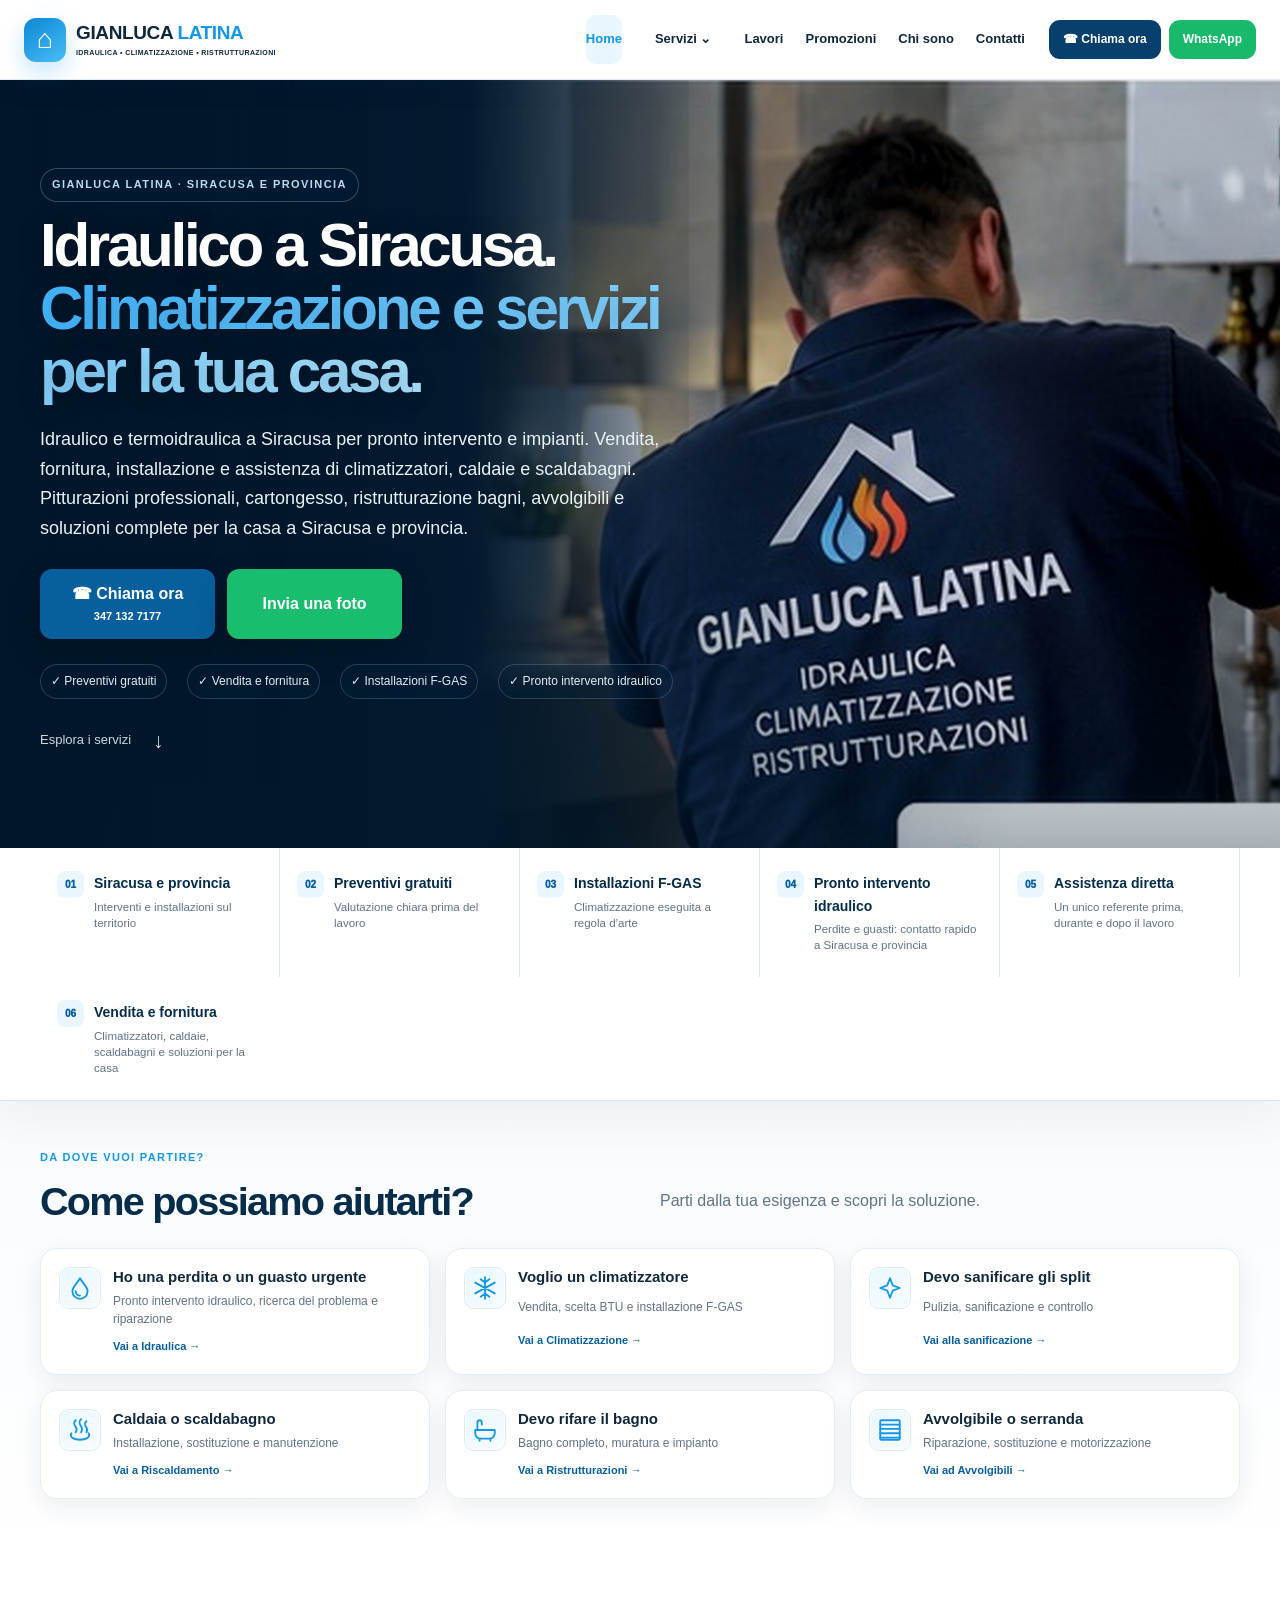
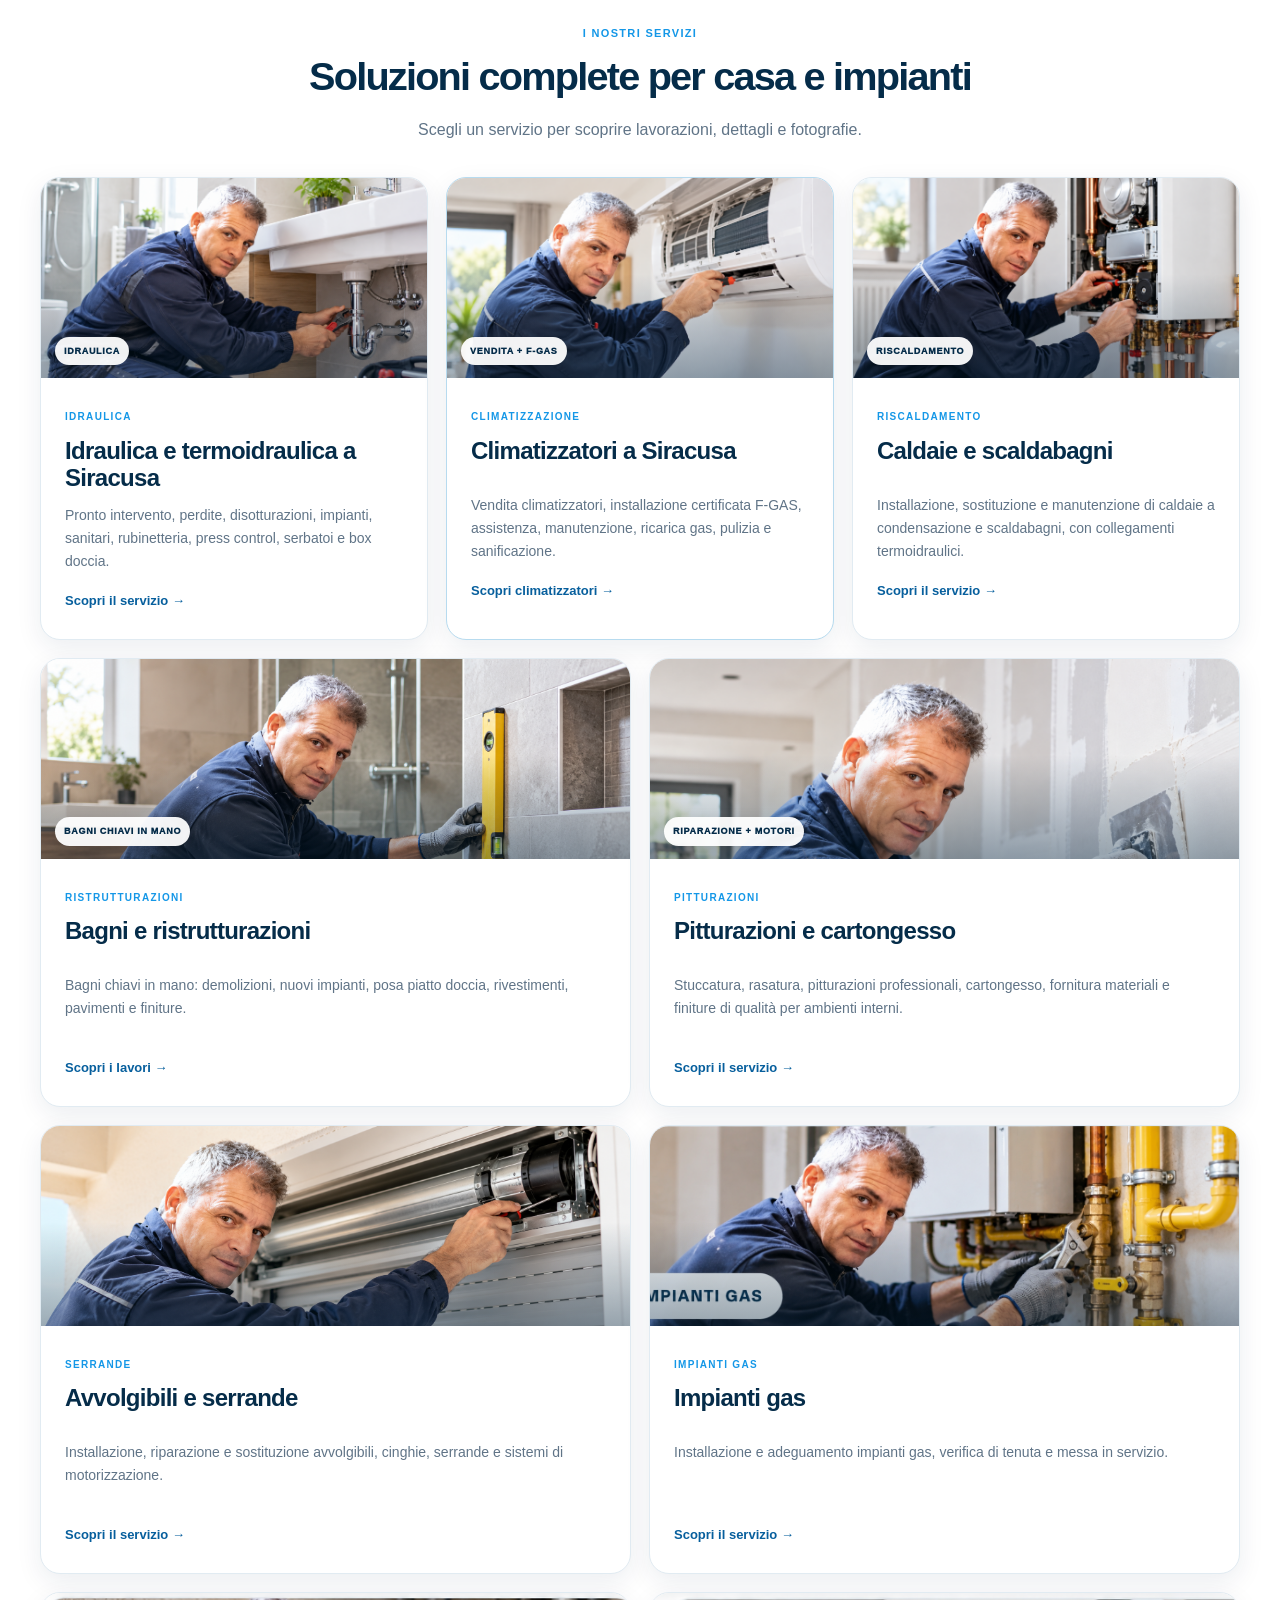
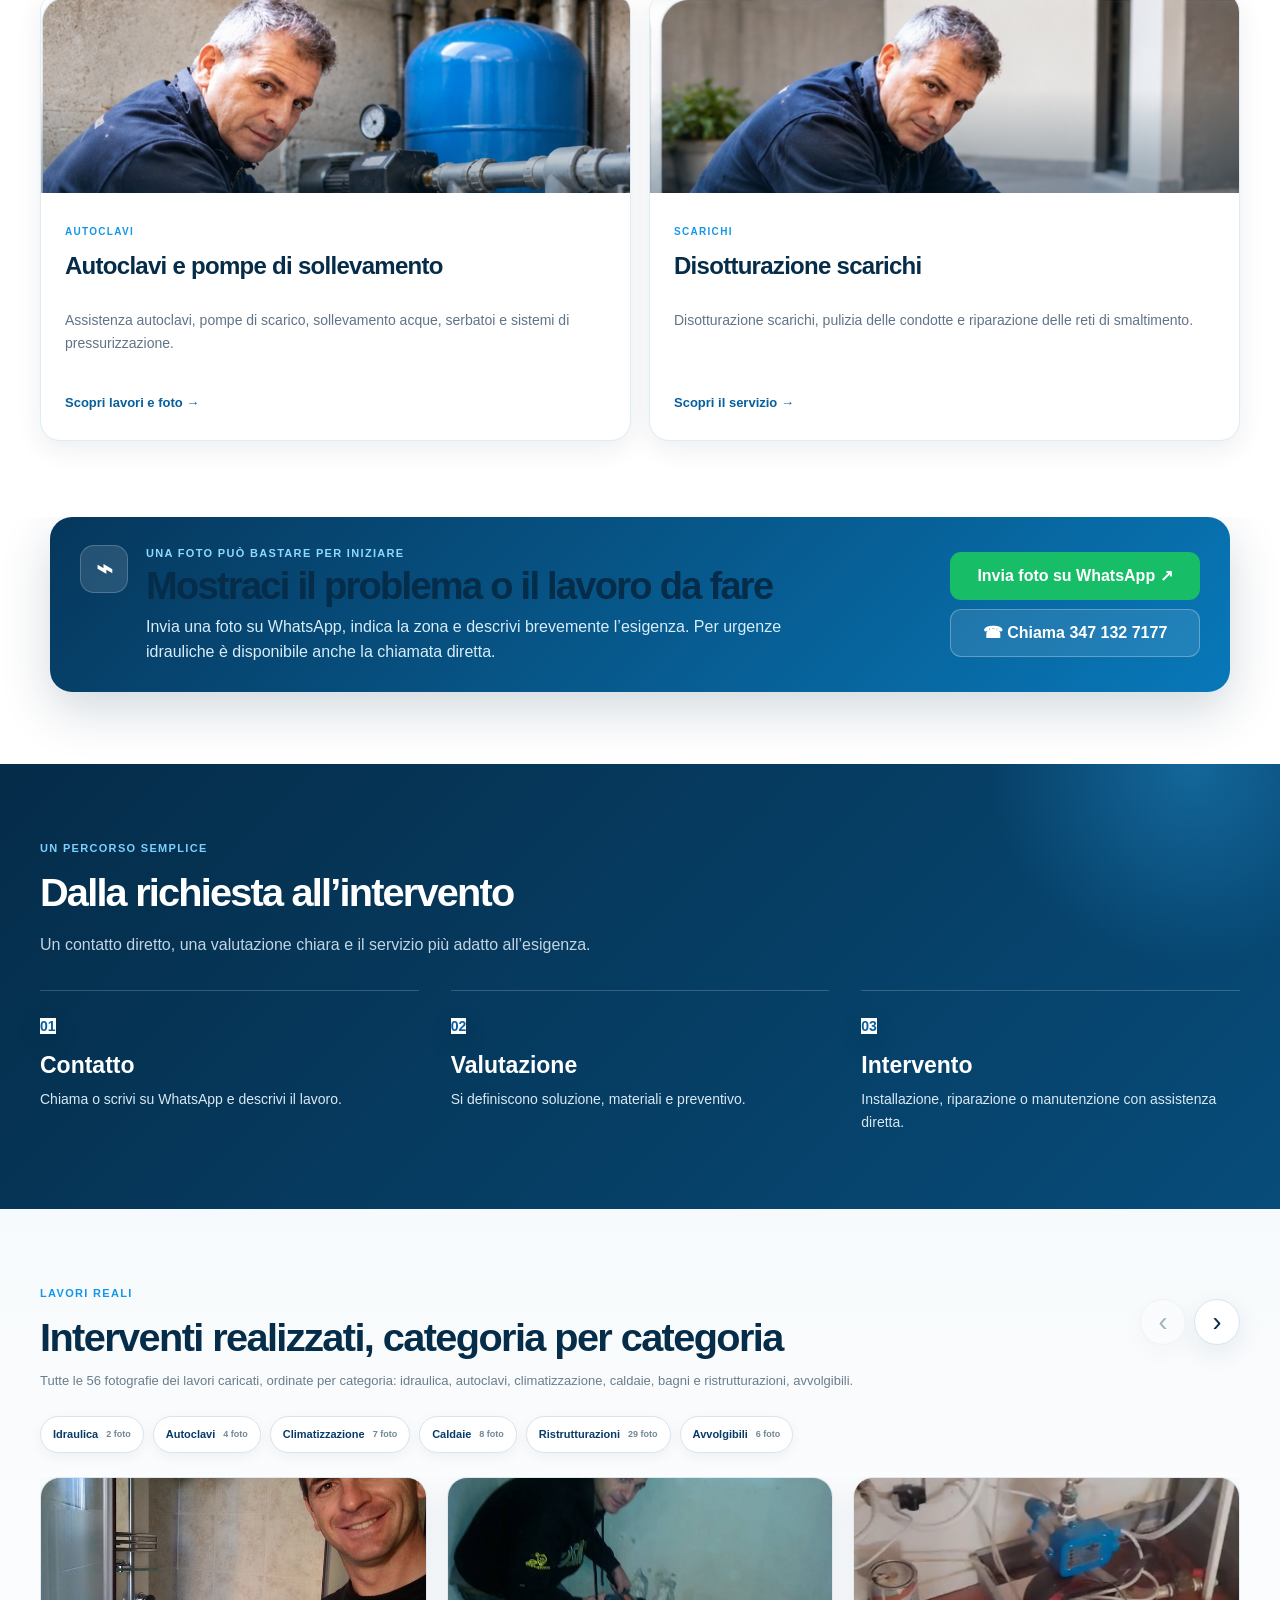
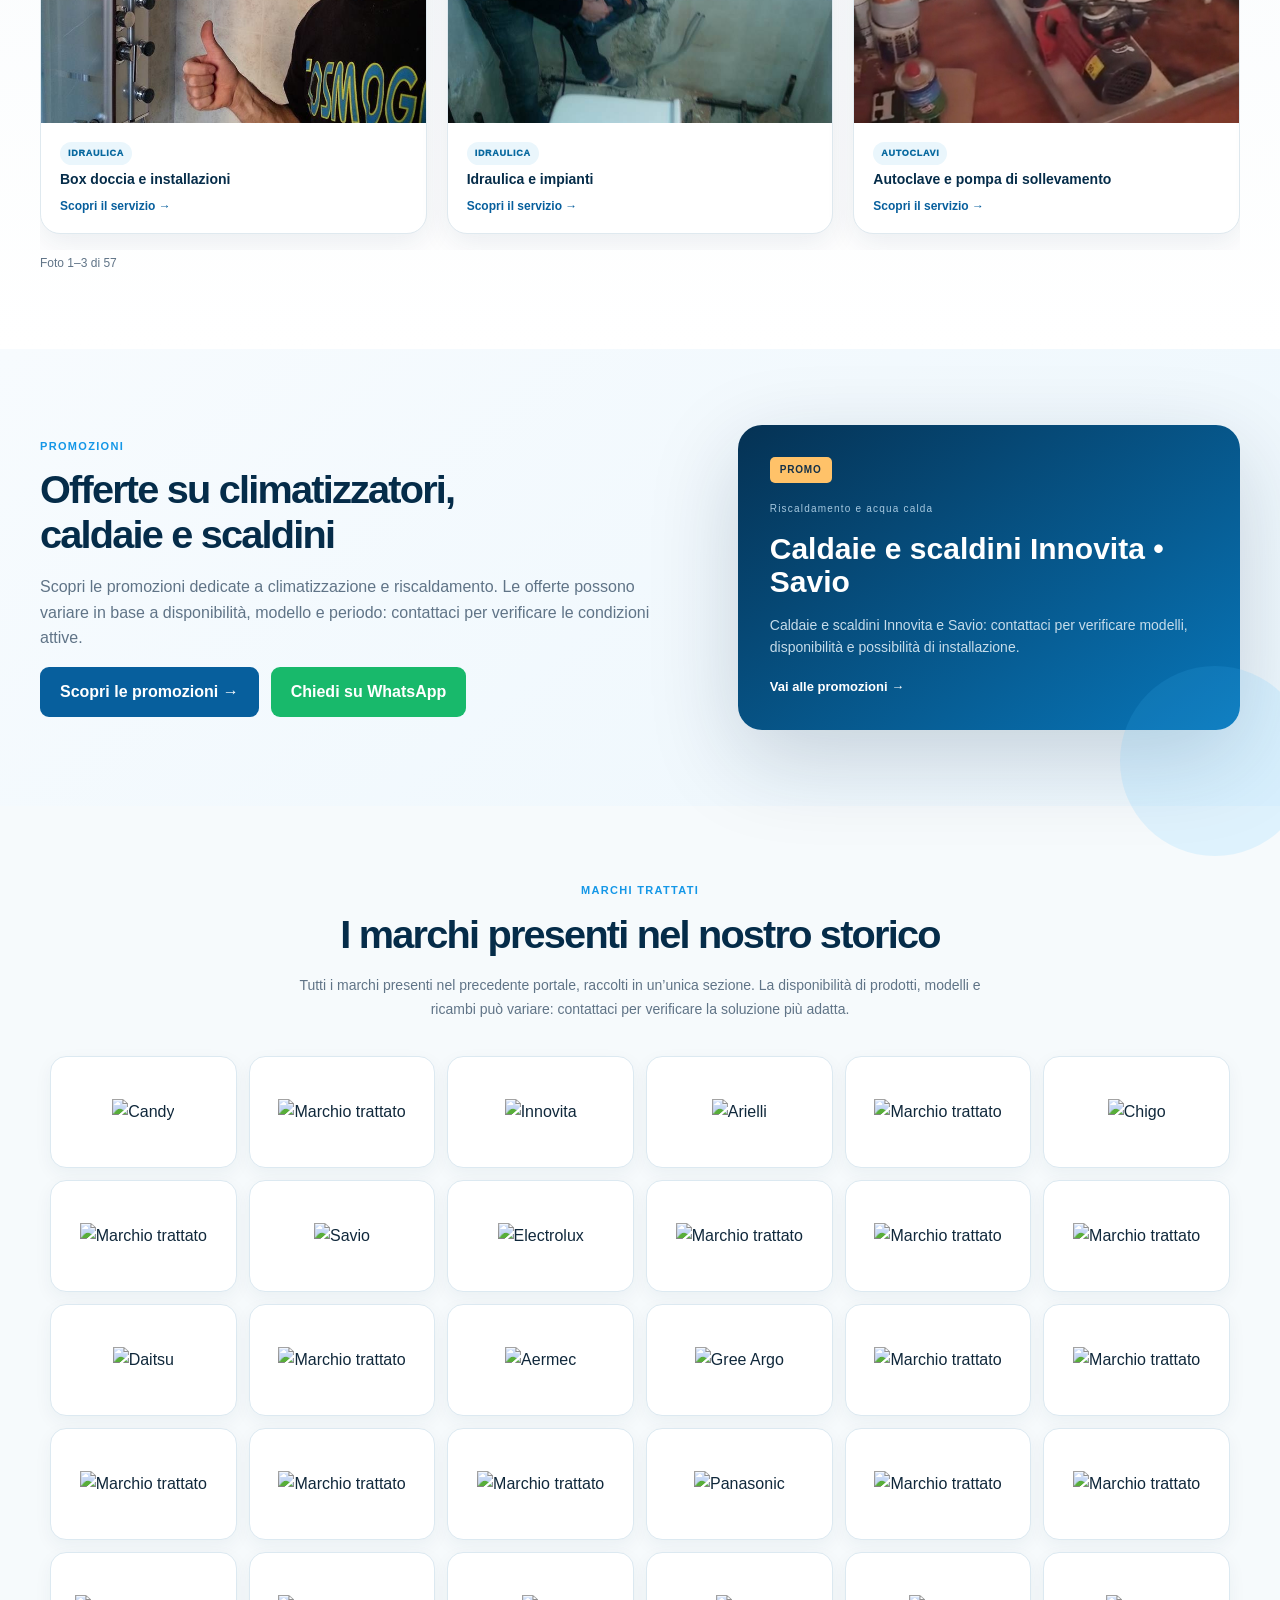
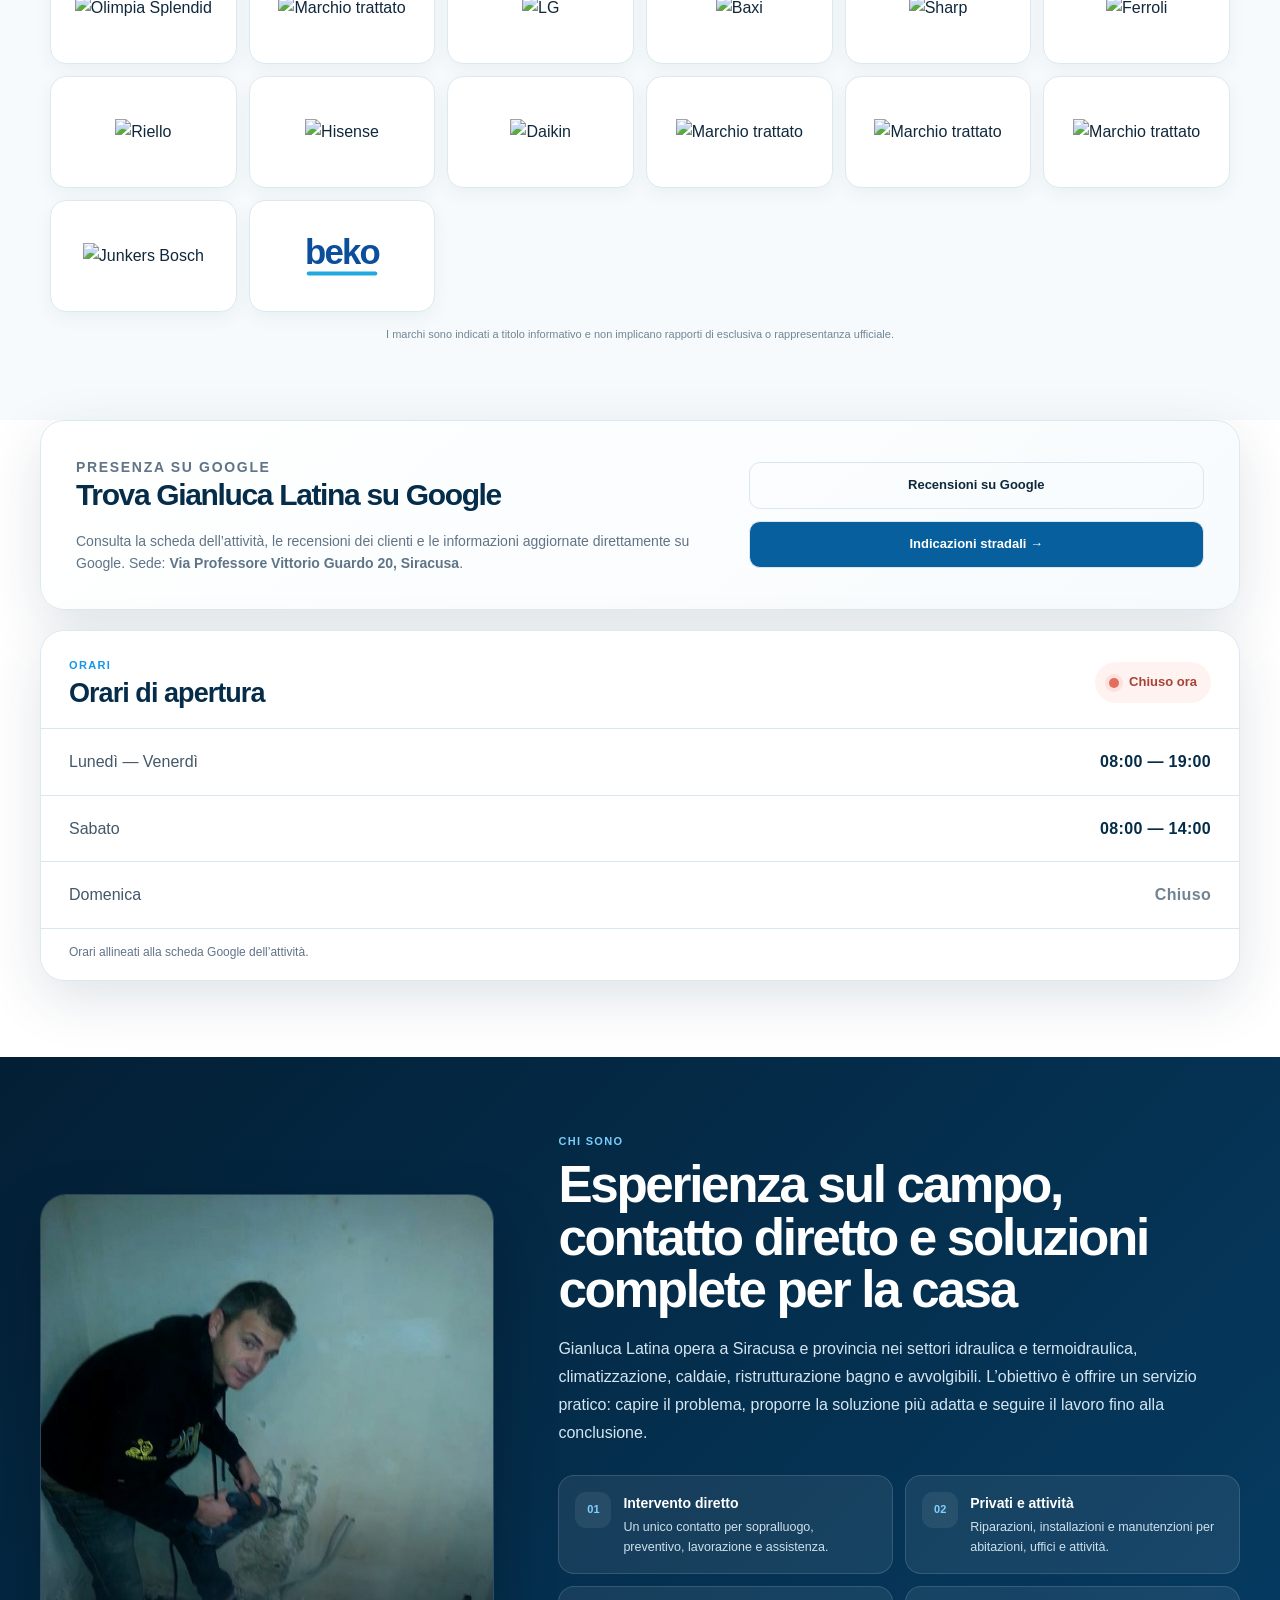
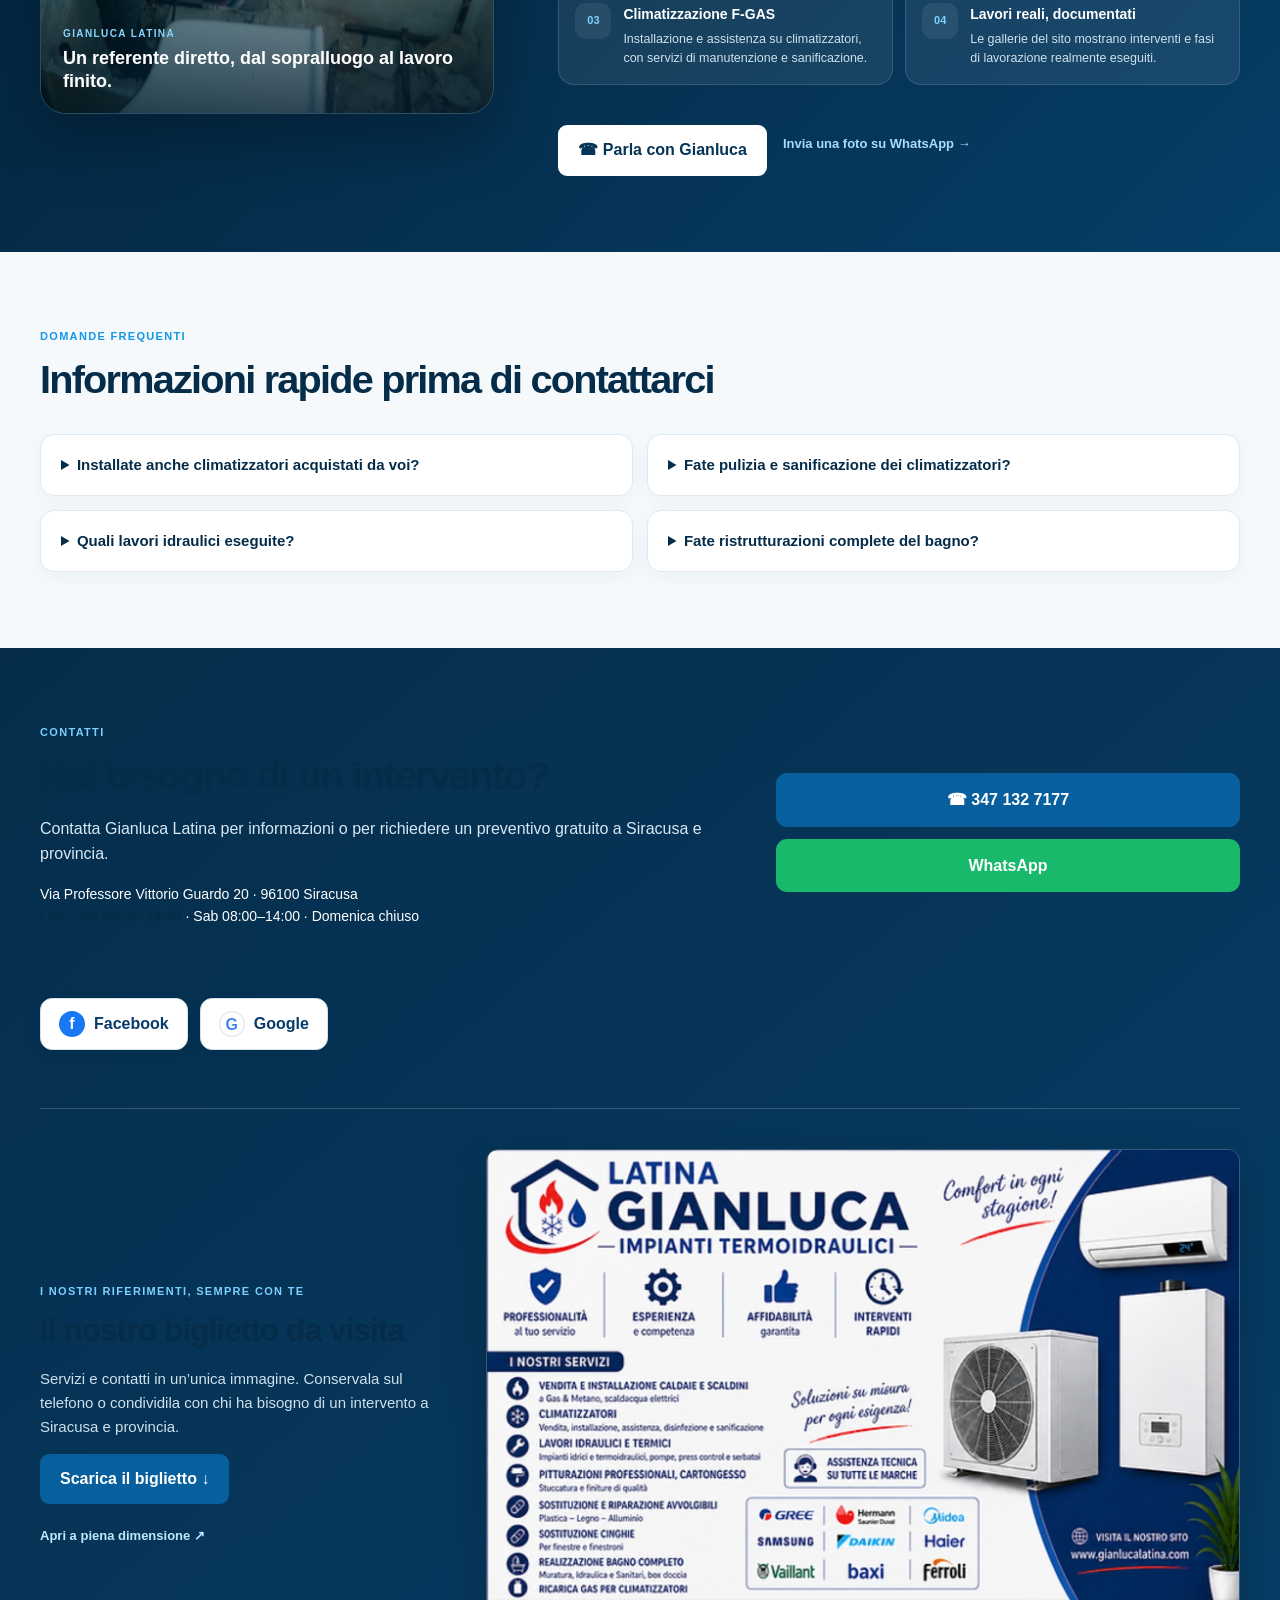
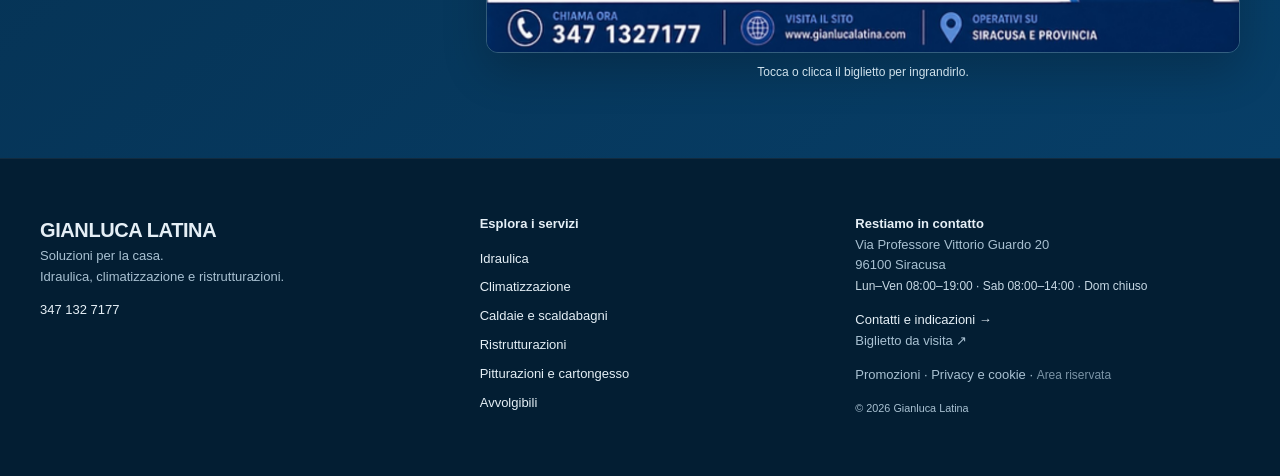
==== commit 75b1af28: "Add files via upload" ====
--- a/index.html
+++ b/index.html
@@ -1,6 +1,6 @@
 <!DOCTYPE html>
 
-<html lang="it"><head><meta charset="utf-8"/><meta content="width=device-width,initial-scale=1" name="viewport"/><title>Idraulico a Siracusa, Climatizzatori e Pitturazioni | Gianluca Latina</title><meta content="Idraulico a Siracusa e provincia: pronto intervento, climatizzatori, caldaie, scaldabagni, ristrutturazione bagni, pitturazioni, cartongesso, autoclavi e avvolgibili. Preventivi gratuiti." name="description"/><link href="https://www.gianlucalatina.com/" rel="canonical"/><link href="assets/style.css?v=53" rel="stylesheet"/><meta content="#073b69" name="theme-color"/><script type="application/ld+json">{"@context":"https://schema.org","@type":"FAQPage","mainEntity":[{"@type":"Question","name":"Installate anche climatizzatori acquistati da voi?","acceptedAnswer":{"@type":"Answer","text":"Sì. Vendita, scelta della potenza, installazione F-GAS, assistenza e manutenzione."}},{"@type":"Question","name":"Fate pulizia e sanificazione dei climatizzatori?","acceptedAnswer":{"@type":"Answer","text":"Sì. È disponibile il servizio di pulizia e sanificazione degli split e dei componenti accessibili dell'unità interna."}},{"@type":"Question","name":"Fate ristrutturazioni complete del bagno?","acceptedAnswer":{"@type":"Answer","text":"Sì. Bagno completo, impianto idraulico-sanitario, muratura, cartongesso, pittura, piastrelle e pavimentazioni."}},{"@type":"Question","name":"Realizzate anche pitturazioni e cartongesso?","acceptedAnswer":{"@type":"Answer","text":"Sì. Sono disponibili pitturazioni professionali, rasatura, stuccatura, cartongesso e finiture di qualità per ambienti interni."}}]}</script><meta content="website" property="og:type"/><meta content="Idraulico a Siracusa, Climatizzatori e Pitturazioni | Gianluca Latina" property="og:title"/><meta content="Idraulico a Siracusa e provincia: pronto intervento, climatizzatori, caldaie, scaldabagni, ristrutturazione bagni, pitturazioni, cartongesso, autoclavi e avvolgibili. Preventivi gratuiti." property="og:description"/><meta content="https://www.gianlucalatina.com/" property="og:url"/><meta content="https://www.gianlucalatina.com/assets/hero-technician-right.jpg" property="og:image"/><link as="image" href="assets/hero-technician-mobile.jpg" media="(max-width: 560px)" rel="preload"/><meta content="index,follow,max-image-preview:large,max-snippet:-1,max-video-preview:-1" name="robots"/><meta content="Gianluca Latina" name="author"/><meta content="it_IT" property="og:locale"/><meta content="Gianluca Latina" property="og:site_name"/><meta content="Idraulico a Siracusa e Installatore Climatizzatori" property="og:image:alt"/><meta content="summary_large_image" name="twitter:card"/><meta content="Idraulico a Siracusa, Climatizzatori e Pitturazioni | Gianluca Latina" name="twitter:title"/><meta content="Idraulico a Siracusa e provincia: pronto intervento, climatizzatori, caldaie, scaldabagni, ristrutturazione bagni, pitturazioni, cartongesso, autoclavi e avvolgibili. Preventivi gratuiti." name="twitter:description"/><meta content="https://www.gianlucalatina.com/assets/hero-technician-right.jpg" name="twitter:image"/><link href="https://www.gianlucalatina.com/" hreflang="it-IT" rel="alternate"/><script data-seo-v51="main" type="application/ld+json">{"@context":"https://schema.org","@graph":[{"@type":"WebSite","@id":"https://www.gianlucalatina.com/#website","url":"https://www.gianlucalatina.com/","name":"Gianluca Latina","alternateName":"Gianluca Latina Siracusa","inLanguage":"it-IT","publisher":{"@id":"https://www.gianlucalatina.com/#business"}},{"@type":"HomeAndConstructionBusiness","@id":"https://www.gianlucalatina.com/#business","name":"Gianluca Latina","url":"https://www.gianlucalatina.com/","telephone":"+393471327177","image":["https://www.gianlucalatina.com/assets/hero-technician-right.jpg","https://www.gianlucalatina.com/assets/home-idraulica-gianluca.png","https://www.gianlucalatina.com/assets/home-climatizzazione-gianluca.png"],"address":{"@type":"PostalAddress","streetAddress":"Via Professore Vittorio Guardo 20","postalCode":"96100","addressLocality":"Siracusa","addressRegion":"SR","addressCountry":"IT"},"areaServed":[{"@type":"City","name":"Siracusa"},{"@type":"AdministrativeArea","name":"Provincia di Siracusa"}],"openingHoursSpecification":[{"@type":"OpeningHoursSpecification","dayOfWeek":["Monday","Tuesday","Wednesday","Thursday","Friday"],"opens":"08:00","closes":"19:00"},{"@type":"OpeningHoursSpecification","dayOfWeek":["Saturday"],"opens":"08:00","closes":"14:00"}],"sameAs":["https://www.facebook.com/share/1M8zW4kqRv/","https://share.google/yghf7bdZKyHWNFyIE"],"knowsAbout":["Idraulica","Termoidraulica","Climatizzazione","Caldaie","Scaldabagni","Ristrutturazione bagni","Autoclavi","Avvolgibili","Serrande","Pitturazioni e cartongesso"],"hasOfferCatalog":{"@type":"OfferCatalog","name":"Servizi per casa e impianti","itemListElement":[{"@type":"OfferCatalog","name":"Idraulica e termoidraulica"},{"@type":"OfferCatalog","name":"Climatizzazione"},{"@type":"OfferCatalog","name":"Caldaie e scaldabagni"},{"@type":"OfferCatalog","name":"Ristrutturazione bagni"},{"@type":"OfferCatalog","name":"Autoclavi e pompe di sollevamento"},{"@type":"OfferCatalog","name":"Avvolgibili e serrande"},{"@type":"OfferCatalog","name":"Pitturazioni e cartongesso"}]}}]}</script></head><body class="page-home"><a class="skip-link" href="#home">Vai al contenuto</a>
+<html lang="it"><head><meta charset="utf-8"/><meta content="width=device-width,initial-scale=1" name="viewport"/><title>Idraulico a Siracusa, Climatizzatori e Pitturazioni | Gianluca Latina</title><meta content="Idraulico a Siracusa e provincia: pronto intervento, climatizzatori, caldaie, scaldabagni, ristrutturazione bagni, pitturazioni, cartongesso, autoclavi e avvolgibili. Preventivi gratuiti." name="description"/><link href="https://www.gianlucalatina.com/" rel="canonical"/><link href="assets/style.css?v=58" rel="stylesheet"/><meta content="#073b69" name="theme-color"/><script type="application/ld+json">{"@context":"https://schema.org","@type":"FAQPage","mainEntity":[{"@type":"Question","name":"Installate anche climatizzatori acquistati da voi?","acceptedAnswer":{"@type":"Answer","text":"Sì. Vendita, scelta della potenza, installazione F-GAS, assistenza e manutenzione."}},{"@type":"Question","name":"Fate pulizia e sanificazione dei climatizzatori?","acceptedAnswer":{"@type":"Answer","text":"Sì. È disponibile il servizio di pulizia e sanificazione degli split e dei componenti accessibili dell'unità interna."}},{"@type":"Question","name":"Fate ristrutturazioni complete del bagno?","acceptedAnswer":{"@type":"Answer","text":"Sì. Bagno completo, impianto idraulico-sanitario, muratura, cartongesso, pittura, piastrelle e pavimentazioni."}},{"@type":"Question","name":"Realizzate anche pitturazioni e cartongesso?","acceptedAnswer":{"@type":"Answer","text":"Sì. Sono disponibili pitturazioni professionali, rasatura, stuccatura, cartongesso e finiture di qualità per ambienti interni."}}]}</script><meta content="website" property="og:type"/><meta content="Idraulico a Siracusa, Climatizzatori e Pitturazioni | Gianluca Latina" property="og:title"/><meta content="Idraulico a Siracusa e provincia: pronto intervento, climatizzatori, caldaie, scaldabagni, ristrutturazione bagni, pitturazioni, cartongesso, autoclavi e avvolgibili. Preventivi gratuiti." property="og:description"/><meta content="https://www.gianlucalatina.com/" property="og:url"/><meta content="https://www.gianlucalatina.com/assets/hero-technician-right.jpg" property="og:image"/><link as="image" href="assets/hero-technician-mobile.jpg" media="(max-width: 560px)" rel="preload"/><meta content="index,follow,max-image-preview:large,max-snippet:-1,max-video-preview:-1" name="robots"/><meta content="Gianluca Latina" name="author"/><meta content="it_IT" property="og:locale"/><meta content="Gianluca Latina" property="og:site_name"/><meta content="Idraulico a Siracusa e Installatore Climatizzatori" property="og:image:alt"/><meta content="summary_large_image" name="twitter:card"/><meta content="Idraulico a Siracusa, Climatizzatori e Pitturazioni | Gianluca Latina" name="twitter:title"/><meta content="Idraulico a Siracusa e provincia: pronto intervento, climatizzatori, caldaie, scaldabagni, ristrutturazione bagni, pitturazioni, cartongesso, autoclavi e avvolgibili. Preventivi gratuiti." name="twitter:description"/><meta content="https://www.gianlucalatina.com/assets/hero-technician-right.jpg" name="twitter:image"/><link href="https://www.gianlucalatina.com/" hreflang="it-IT" rel="alternate"/><script data-seo-v51="main" type="application/ld+json">{"@context":"https://schema.org","@graph":[{"@type":"WebSite","@id":"https://www.gianlucalatina.com/#website","url":"https://www.gianlucalatina.com/","name":"Gianluca Latina","alternateName":"Gianluca Latina Siracusa","inLanguage":"it-IT","publisher":{"@id":"https://www.gianlucalatina.com/#business"}},{"@type":"HomeAndConstructionBusiness","@id":"https://www.gianlucalatina.com/#business","name":"Gianluca Latina","url":"https://www.gianlucalatina.com/","telephone":"+393471327177","image":["https://www.gianlucalatina.com/assets/hero-technician-right.jpg","https://www.gianlucalatina.com/assets/home-idraulica-gianluca.png","https://www.gianlucalatina.com/assets/home-climatizzazione-gianluca.png"],"address":{"@type":"PostalAddress","streetAddress":"Via Professore Vittorio Guardo 20","postalCode":"96100","addressLocality":"Siracusa","addressRegion":"SR","addressCountry":"IT"},"areaServed":[{"@type":"City","name":"Siracusa"},{"@type":"AdministrativeArea","name":"Provincia di Siracusa"}],"openingHoursSpecification":[{"@type":"OpeningHoursSpecification","dayOfWeek":["Monday","Tuesday","Wednesday","Thursday","Friday"],"opens":"08:00","closes":"19:00"},{"@type":"OpeningHoursSpecification","dayOfWeek":["Saturday"],"opens":"08:00","closes":"14:00"}],"sameAs":["https://www.facebook.com/share/1M8zW4kqRv/","https://share.google/yghf7bdZKyHWNFyIE"],"knowsAbout":["Idraulica","Termoidraulica","Climatizzazione","Caldaie","Scaldabagni","Ristrutturazione bagni","Autoclavi","Avvolgibili","Serrande","Pitturazioni e cartongesso"],"hasOfferCatalog":{"@type":"OfferCatalog","name":"Servizi per casa e impianti","itemListElement":[{"@type":"OfferCatalog","name":"Idraulica e termoidraulica"},{"@type":"OfferCatalog","name":"Climatizzazione"},{"@type":"OfferCatalog","name":"Caldaie e scaldabagni"},{"@type":"OfferCatalog","name":"Ristrutturazione bagni"},{"@type":"OfferCatalog","name":"Autoclavi e pompe di sollevamento"},{"@type":"OfferCatalog","name":"Avvolgibili e serrande"},{"@type":"OfferCatalog","name":"Pitturazioni e cartongesso"}]}}]}</script></head><body class="page-home"><a class="skip-link" href="#home">Vai al contenuto</a>
 <header><a class="brand" href="index.html"><span class="mark">⌂</span><span><b>GIANLUCA <i>LATINA</i></b><small>IDRAULICA • CLIMATIZZAZIONE • RISTRUTTURAZIONI</small></span></a><button aria-controls="main-nav" aria-expanded="false" aria-label="Apri menu" class="menu">☰</button><nav aria-label="Navigazione principale" id="main-nav"><a aria-current="page" href="index.html">Home</a><div class="nav-services"><button aria-controls="services-menu" aria-expanded="false" class="services-toggle">Servizi <span aria-hidden="true">⌄</span></button><div class="services-menu" id="services-menu"><a href="idraulica.html">Idraulica</a><a href="climatizzazione.html">Climatizzazione</a><a href="caldaie.html">Caldaie e scaldabagni</a><a href="ristrutturazioni.html">Ristrutturazioni</a><a href="avvolgibili.html">Avvolgibili</a><a href="pitturazioni.html">Pitturazioni e cartongesso</a><a href="index.html#servizi">Tutti i servizi →</a></div></div><a href="index.html#lavori">Lavori</a><a href="promozioni.html">Promozioni</a><a href="index.html#chi-sono">Chi sono</a><a href="index.html#contatti">Contatti</a></nav><div class="topcta"><a class="call" href="tel:+393471327177">☎ Chiama ora</a><a class="wa" href="https://wa.me/393471327177?text=Buongiorno%2C%20vorrei%20informazioni%20su%20un%20intervento%20a%20Siracusa." rel="noopener">WhatsApp</a></div></header>
 <main id="home"><section class="hero"><div class="hero-bg"></div><div class="hero-content"><p class="eyebrow">GIANLUCA LATINA · SIRACUSA E PROVINCIA</p><h1>Idraulico a Siracusa.<br/><span>Climatizzazione e servizi<br/>per la tua casa.</span></h1><p>Idraulico e termoidraulica a Siracusa per pronto intervento e impianti. Vendita, fornitura, installazione e assistenza di climatizzatori, caldaie e scaldabagni. Pitturazioni professionali, cartongesso, ristrutturazione bagni, avvolgibili e soluzioni complete per la casa a Siracusa e provincia.</p><div class="actions"><a class="primary" href="tel:+393471327177">☎ Chiama ora <small>347 132 7177</small></a><a class="secondary" href="https://wa.me/393471327177?text=Buongiorno%2C%20vorrei%20informazioni%20su%20un%20intervento%20a%20Siracusa." rel="noopener">Invia una foto</a></div><div class="trust"><span>✓ Preventivi gratuiti</span><span>✓ Vendita e fornitura</span><span>✓ Installazioni F-GAS</span><span>✓ Pronto intervento idraulico</span></div><a class="hero-explore" href="#servizi">Esplora i servizi <span aria-hidden="true">↓</span></a></div></section>
 <section aria-label="Punti di forza" class="proof-ribbon"><div class="proof-ribbon-inner"><div><span>01</span><b>Siracusa e provincia</b><small>Interventi e installazioni sul territorio</small></div><div><span>02</span><b>Preventivi gratuiti</b><small>Valutazione chiara prima del lavoro</small></div><div><span>03</span><b>Installazioni F-GAS</b><small>Climatizzazione eseguita a regola d’arte</small></div><div><span>04</span><b>Pronto intervento idraulico</b><small>Perdite e guasti: contatto rapido a Siracusa e provincia</small></div><div><span>05</span><b>Assistenza diretta</b><small>Un unico referente prima, durante e dopo il lavoro</small></div><div><span>06</span><b>Vendita e fornitura</b><small>Climatizzatori, caldaie, scaldabagni e soluzioni per la casa</small></div></div></section>
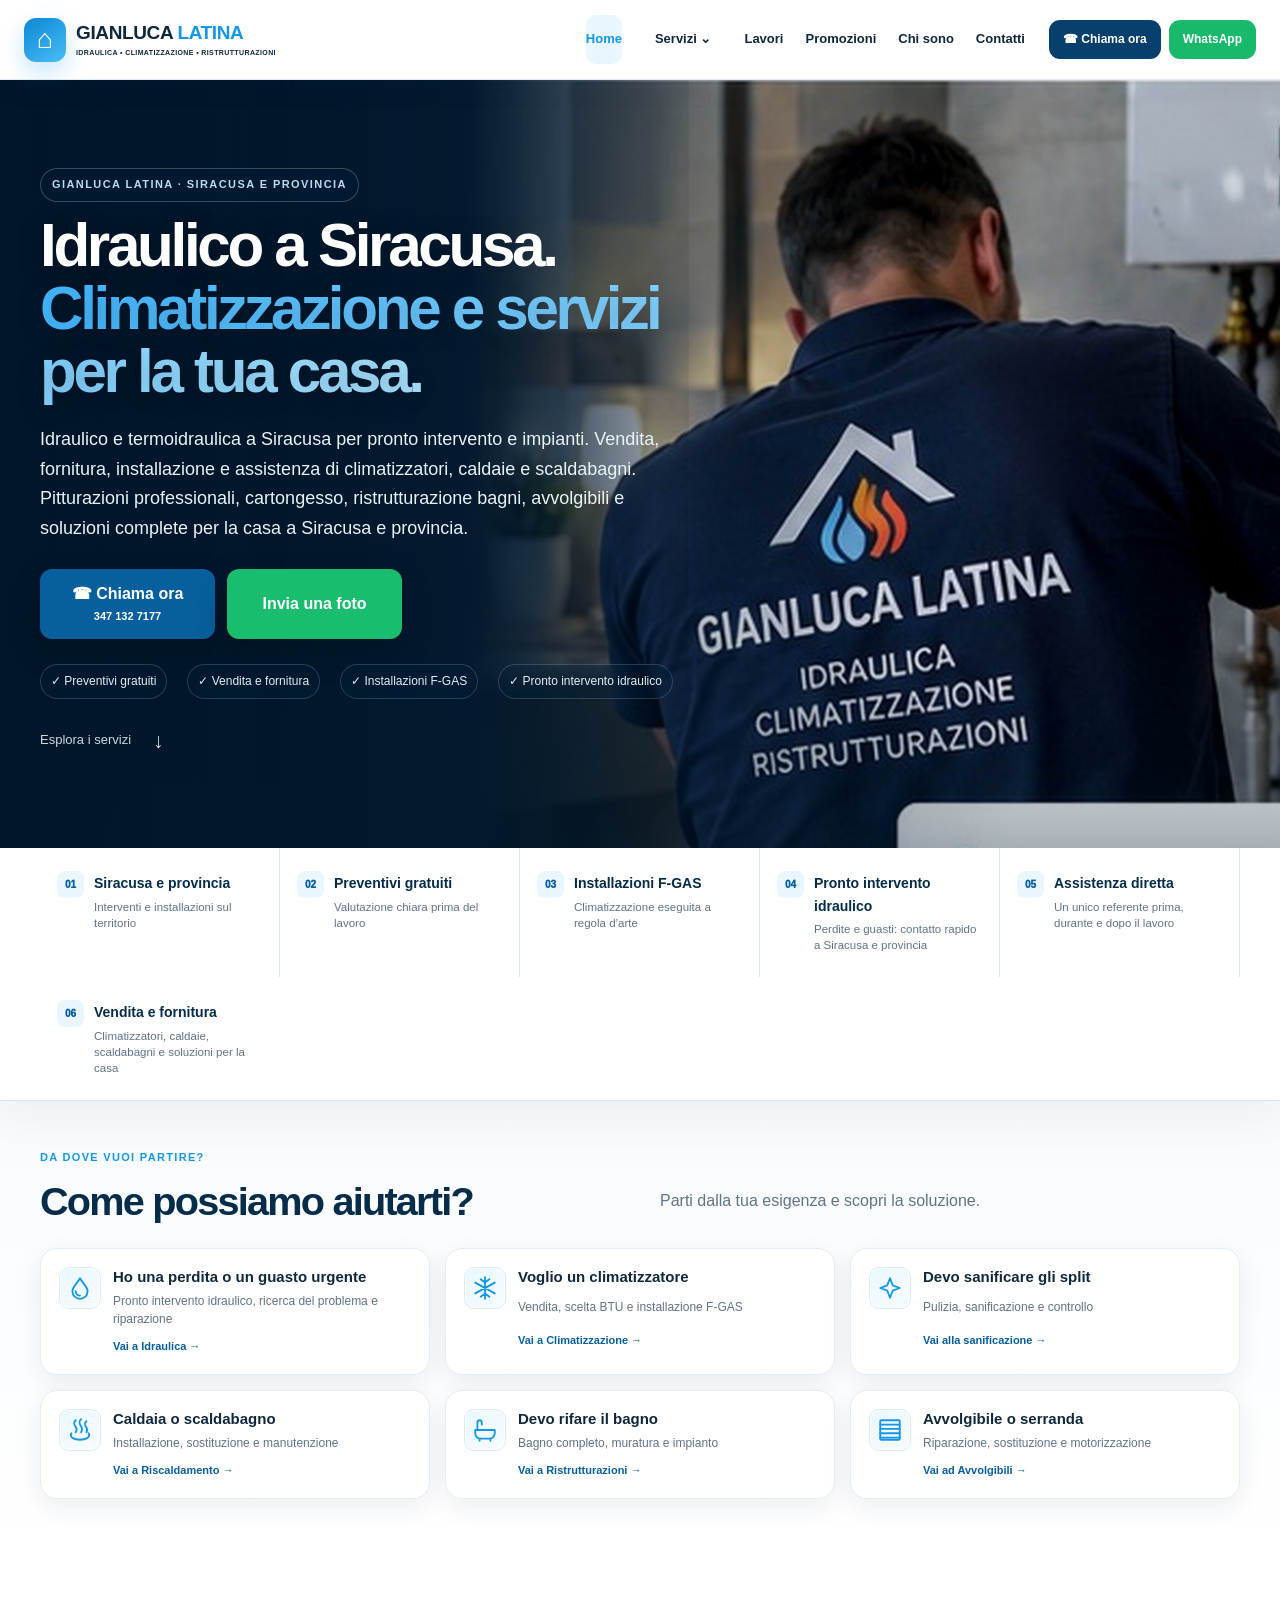
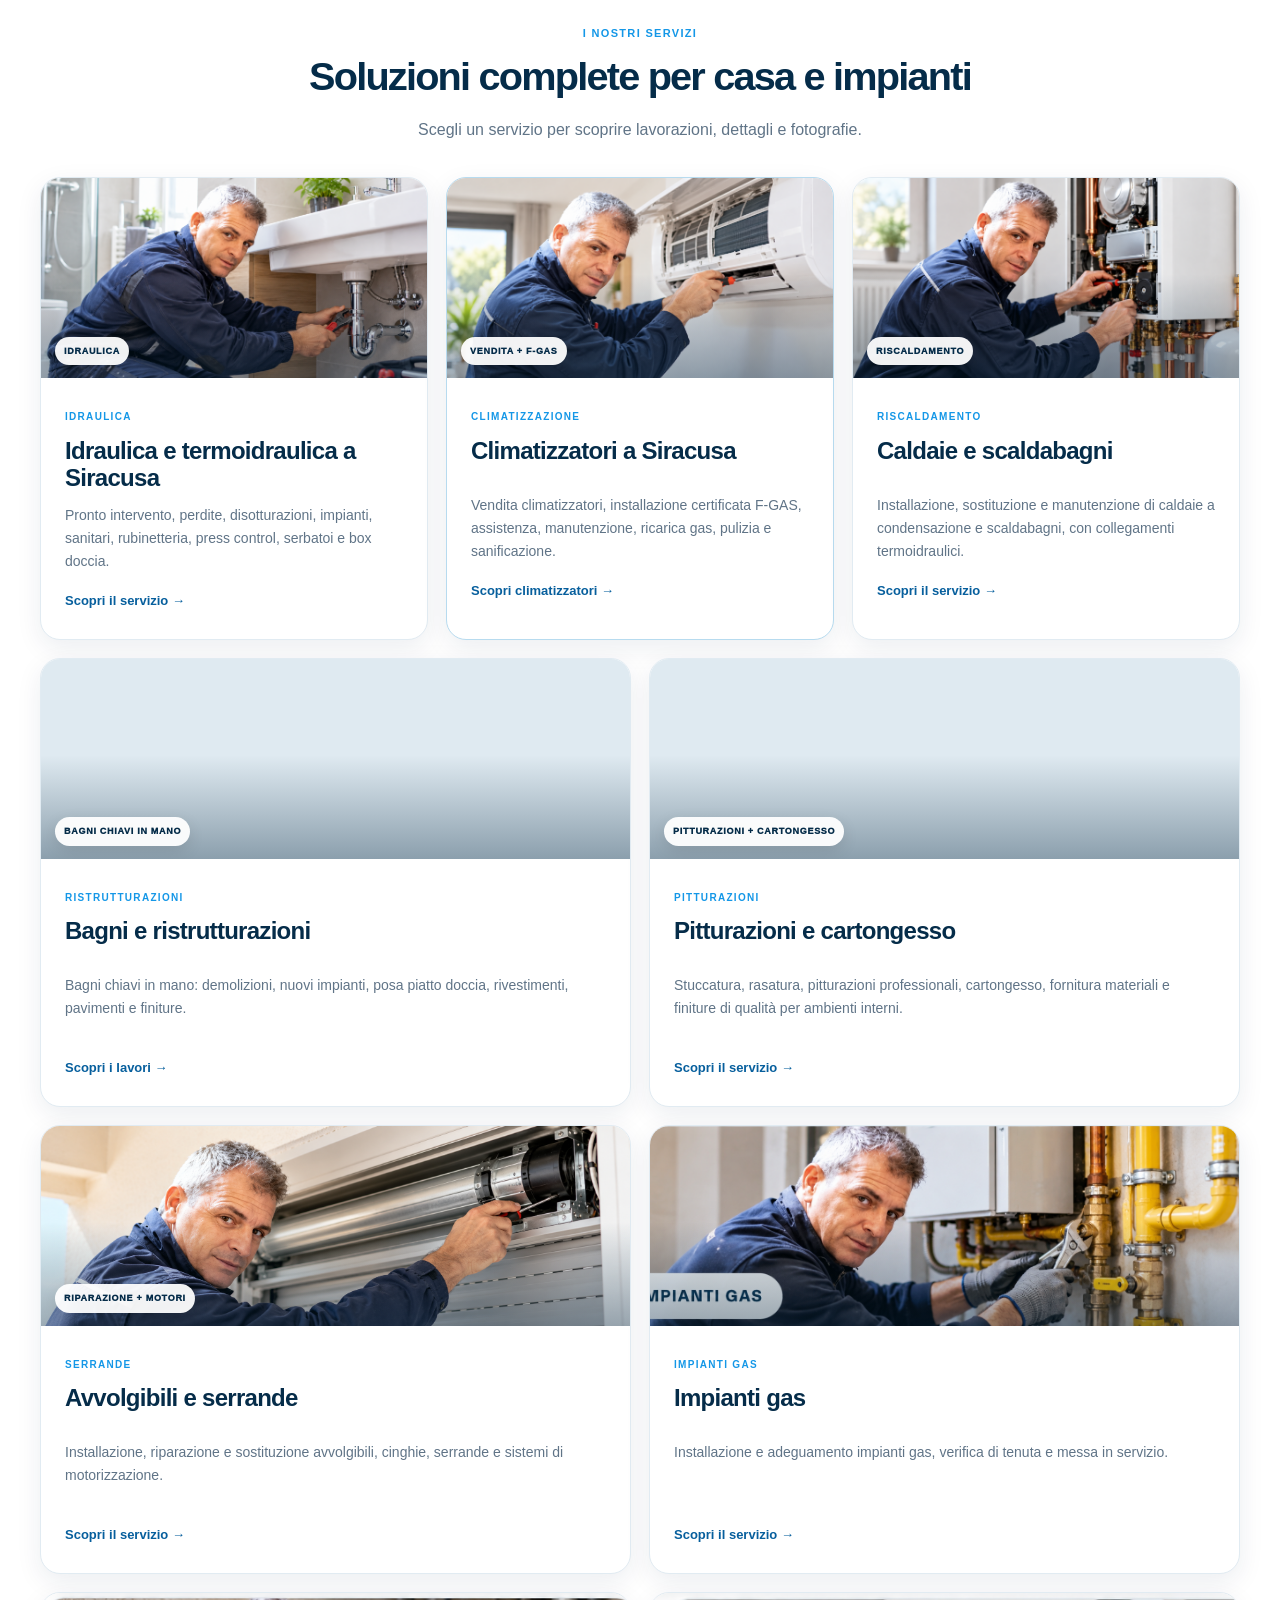
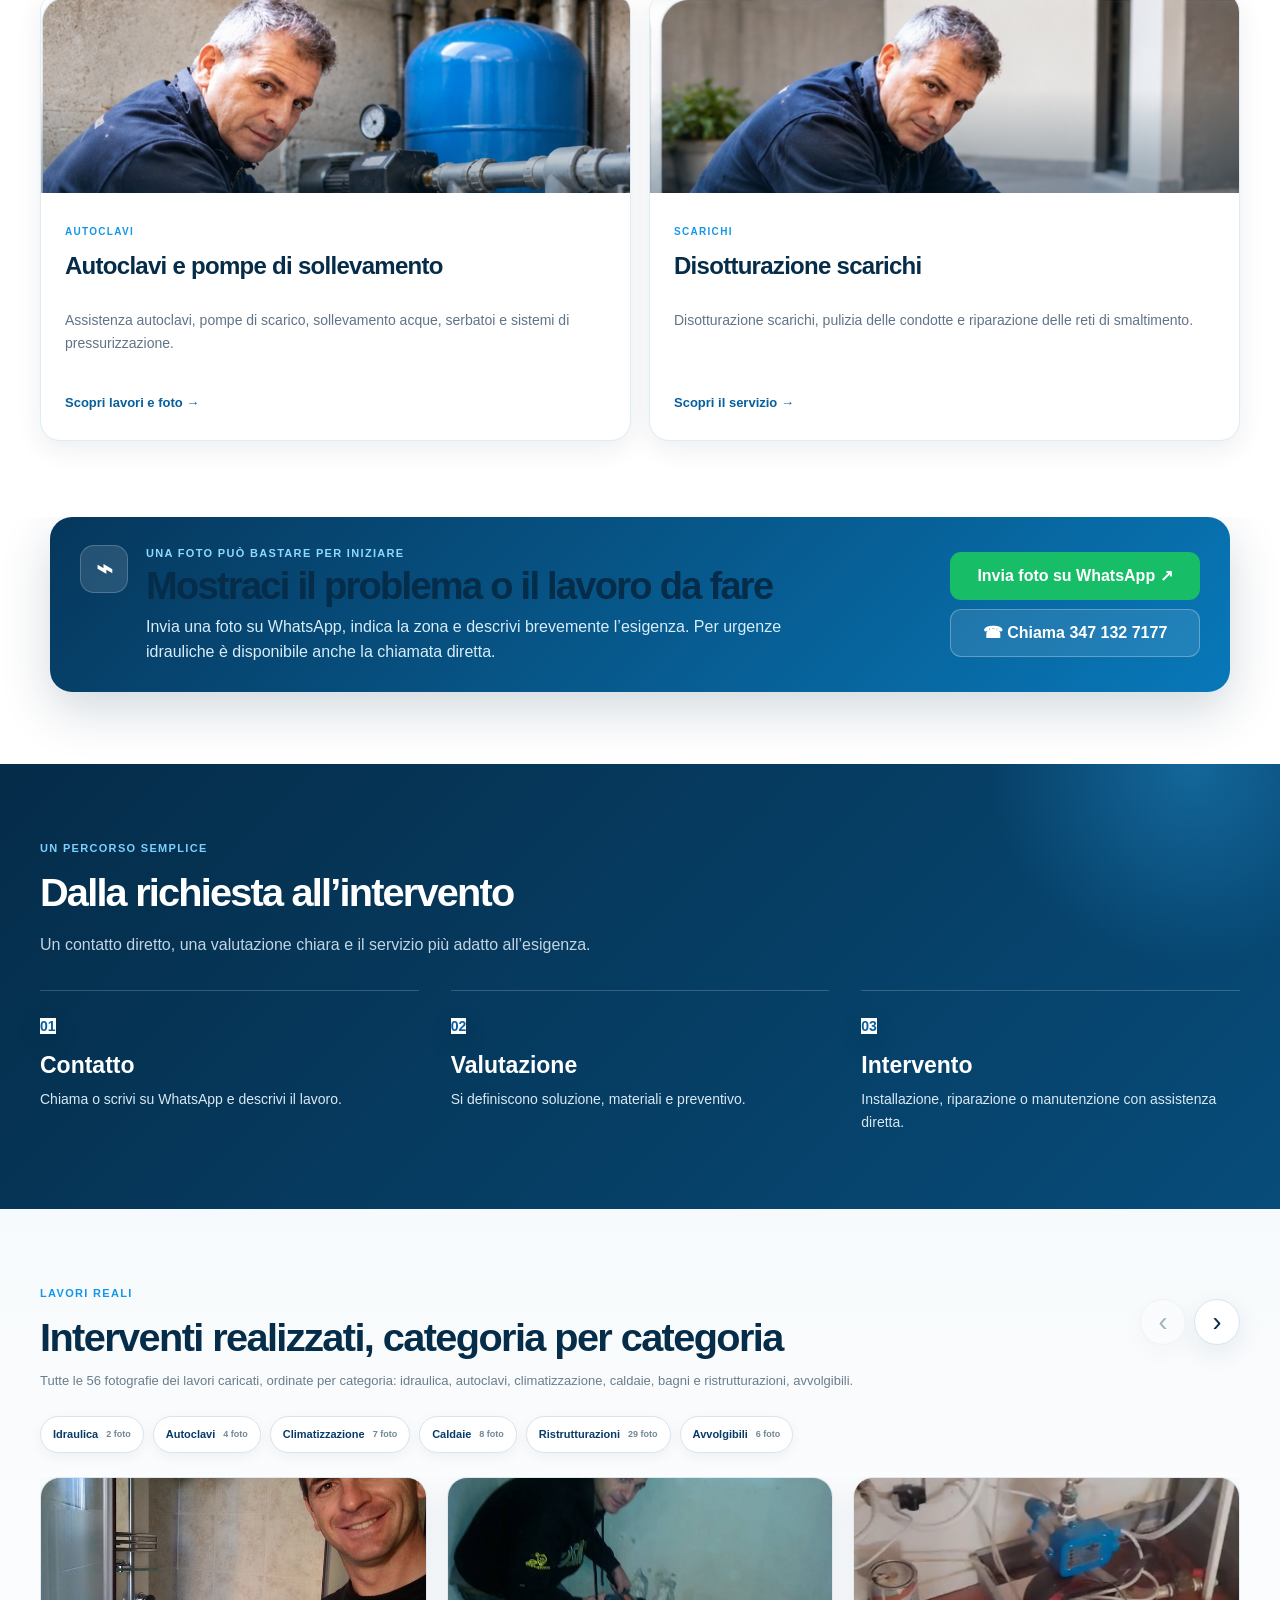
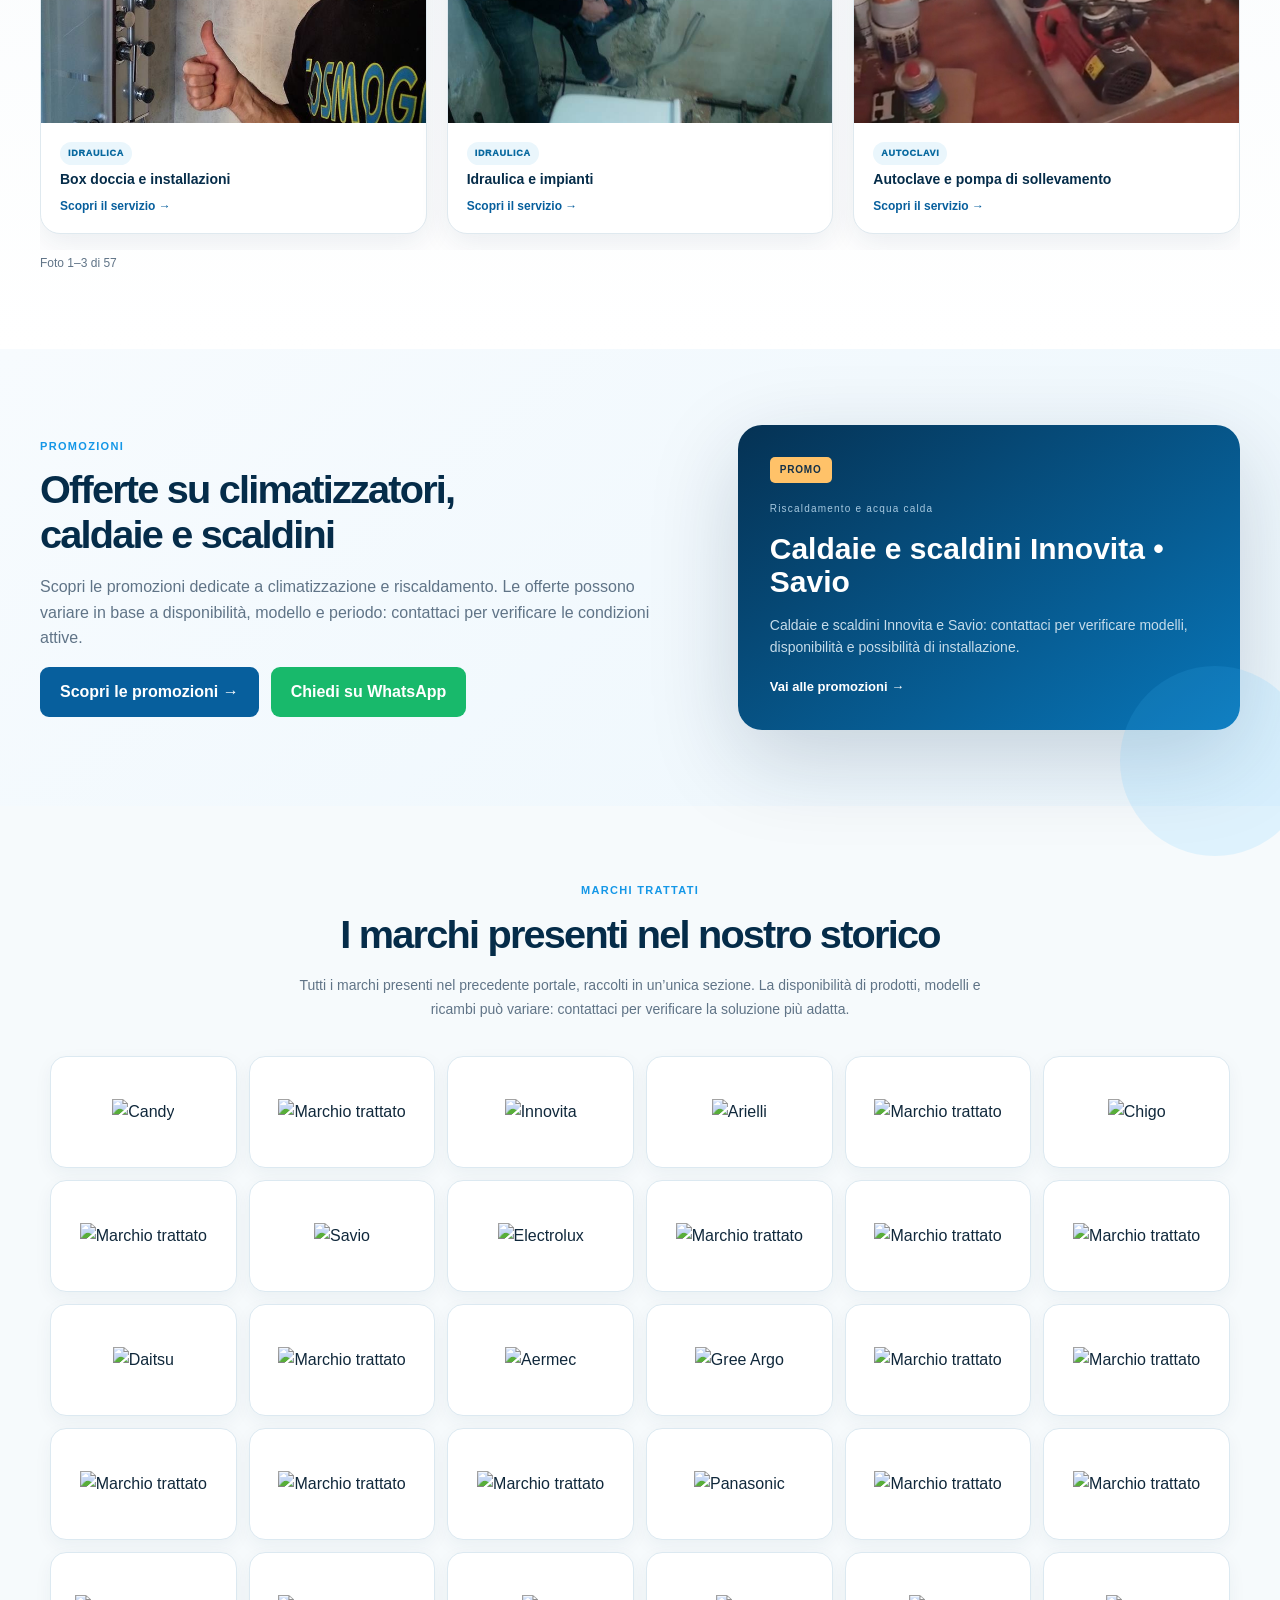
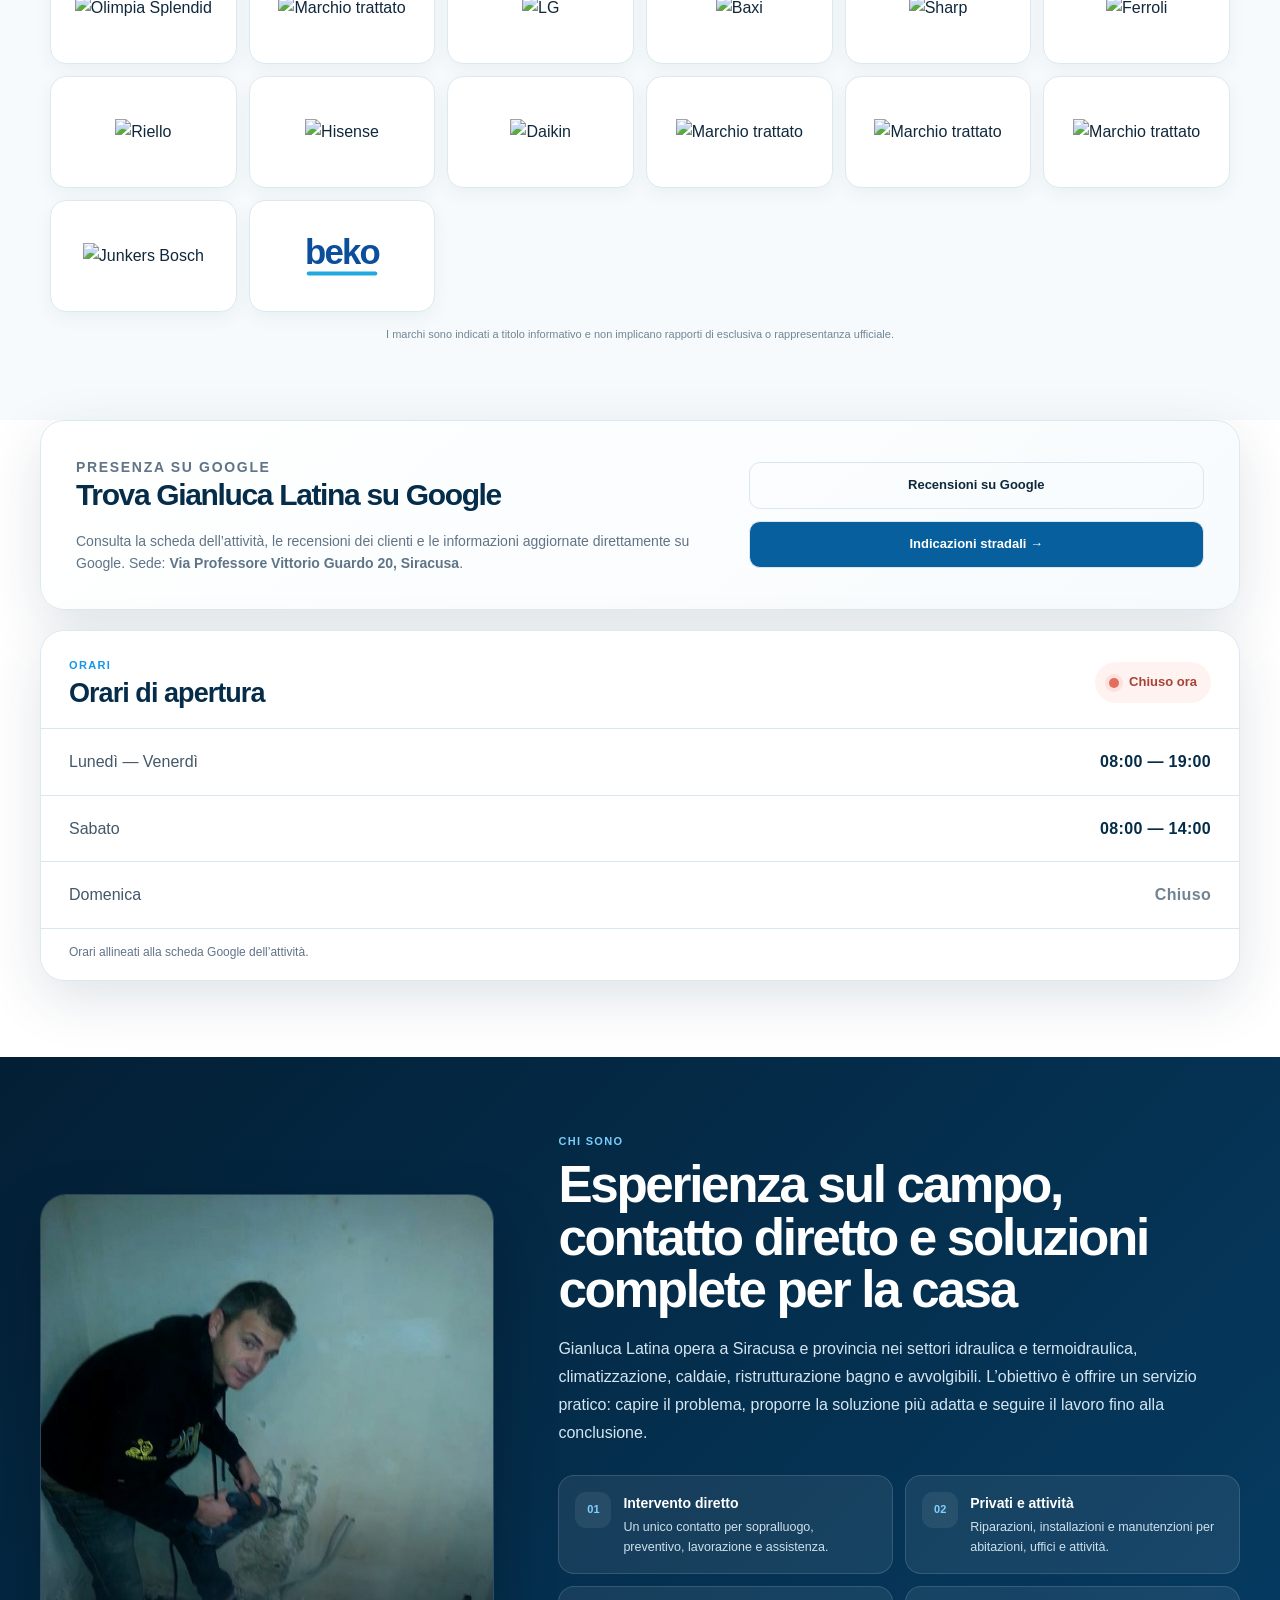
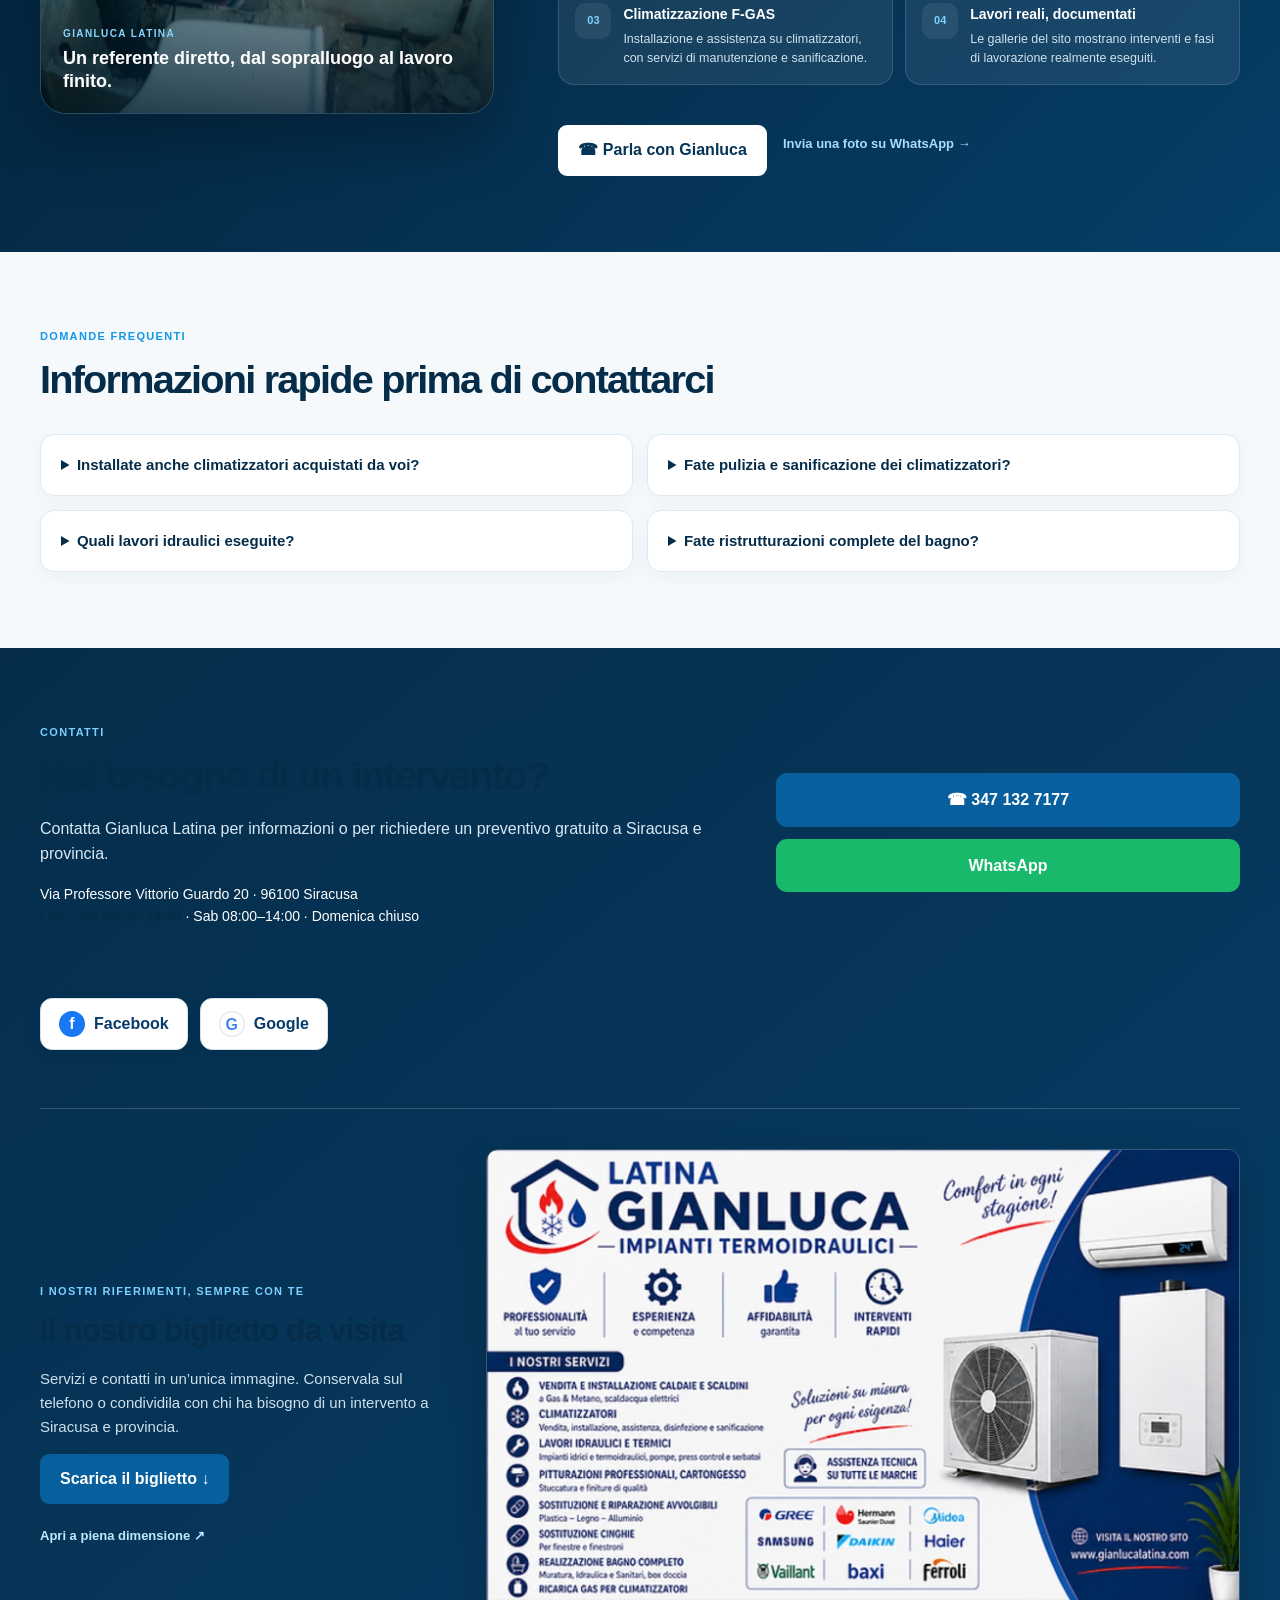
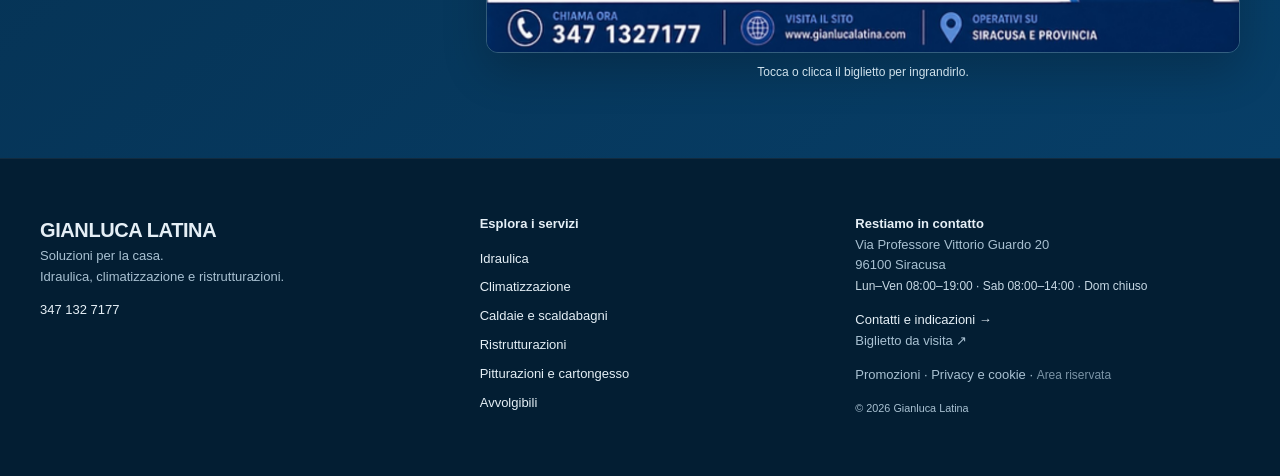
==== commit fe525796: "Add files via upload" ====
--- a/index.html
+++ b/index.html
@@ -1,6 +1,6 @@
 <!DOCTYPE html>
 
-<html lang="it"><head><meta charset="utf-8"/><meta content="width=device-width,initial-scale=1" name="viewport"/><title>Idraulico a Siracusa, Climatizzatori e Pitturazioni | Gianluca Latina</title><meta content="Idraulico a Siracusa e provincia: pronto intervento, climatizzatori, caldaie, scaldabagni, ristrutturazione bagni, pitturazioni, cartongesso, autoclavi e avvolgibili. Preventivi gratuiti." name="description"/><link href="https://www.gianlucalatina.com/" rel="canonical"/><link href="assets/style.css?v=58" rel="stylesheet"/><meta content="#073b69" name="theme-color"/><script type="application/ld+json">{"@context":"https://schema.org","@type":"FAQPage","mainEntity":[{"@type":"Question","name":"Installate anche climatizzatori acquistati da voi?","acceptedAnswer":{"@type":"Answer","text":"Sì. Vendita, scelta della potenza, installazione F-GAS, assistenza e manutenzione."}},{"@type":"Question","name":"Fate pulizia e sanificazione dei climatizzatori?","acceptedAnswer":{"@type":"Answer","text":"Sì. È disponibile il servizio di pulizia e sanificazione degli split e dei componenti accessibili dell'unità interna."}},{"@type":"Question","name":"Fate ristrutturazioni complete del bagno?","acceptedAnswer":{"@type":"Answer","text":"Sì. Bagno completo, impianto idraulico-sanitario, muratura, cartongesso, pittura, piastrelle e pavimentazioni."}},{"@type":"Question","name":"Realizzate anche pitturazioni e cartongesso?","acceptedAnswer":{"@type":"Answer","text":"Sì. Sono disponibili pitturazioni professionali, rasatura, stuccatura, cartongesso e finiture di qualità per ambienti interni."}}]}</script><meta content="website" property="og:type"/><meta content="Idraulico a Siracusa, Climatizzatori e Pitturazioni | Gianluca Latina" property="og:title"/><meta content="Idraulico a Siracusa e provincia: pronto intervento, climatizzatori, caldaie, scaldabagni, ristrutturazione bagni, pitturazioni, cartongesso, autoclavi e avvolgibili. Preventivi gratuiti." property="og:description"/><meta content="https://www.gianlucalatina.com/" property="og:url"/><meta content="https://www.gianlucalatina.com/assets/hero-technician-right.jpg" property="og:image"/><link as="image" href="assets/hero-technician-mobile.jpg" media="(max-width: 560px)" rel="preload"/><meta content="index,follow,max-image-preview:large,max-snippet:-1,max-video-preview:-1" name="robots"/><meta content="Gianluca Latina" name="author"/><meta content="it_IT" property="og:locale"/><meta content="Gianluca Latina" property="og:site_name"/><meta content="Idraulico a Siracusa e Installatore Climatizzatori" property="og:image:alt"/><meta content="summary_large_image" name="twitter:card"/><meta content="Idraulico a Siracusa, Climatizzatori e Pitturazioni | Gianluca Latina" name="twitter:title"/><meta content="Idraulico a Siracusa e provincia: pronto intervento, climatizzatori, caldaie, scaldabagni, ristrutturazione bagni, pitturazioni, cartongesso, autoclavi e avvolgibili. Preventivi gratuiti." name="twitter:description"/><meta content="https://www.gianlucalatina.com/assets/hero-technician-right.jpg" name="twitter:image"/><link href="https://www.gianlucalatina.com/" hreflang="it-IT" rel="alternate"/><script data-seo-v51="main" type="application/ld+json">{"@context":"https://schema.org","@graph":[{"@type":"WebSite","@id":"https://www.gianlucalatina.com/#website","url":"https://www.gianlucalatina.com/","name":"Gianluca Latina","alternateName":"Gianluca Latina Siracusa","inLanguage":"it-IT","publisher":{"@id":"https://www.gianlucalatina.com/#business"}},{"@type":"HomeAndConstructionBusiness","@id":"https://www.gianlucalatina.com/#business","name":"Gianluca Latina","url":"https://www.gianlucalatina.com/","telephone":"+393471327177","image":["https://www.gianlucalatina.com/assets/hero-technician-right.jpg","https://www.gianlucalatina.com/assets/home-idraulica-gianluca.png","https://www.gianlucalatina.com/assets/home-climatizzazione-gianluca.png"],"address":{"@type":"PostalAddress","streetAddress":"Via Professore Vittorio Guardo 20","postalCode":"96100","addressLocality":"Siracusa","addressRegion":"SR","addressCountry":"IT"},"areaServed":[{"@type":"City","name":"Siracusa"},{"@type":"AdministrativeArea","name":"Provincia di Siracusa"}],"openingHoursSpecification":[{"@type":"OpeningHoursSpecification","dayOfWeek":["Monday","Tuesday","Wednesday","Thursday","Friday"],"opens":"08:00","closes":"19:00"},{"@type":"OpeningHoursSpecification","dayOfWeek":["Saturday"],"opens":"08:00","closes":"14:00"}],"sameAs":["https://www.facebook.com/share/1M8zW4kqRv/","https://share.google/yghf7bdZKyHWNFyIE"],"knowsAbout":["Idraulica","Termoidraulica","Climatizzazione","Caldaie","Scaldabagni","Ristrutturazione bagni","Autoclavi","Avvolgibili","Serrande","Pitturazioni e cartongesso"],"hasOfferCatalog":{"@type":"OfferCatalog","name":"Servizi per casa e impianti","itemListElement":[{"@type":"OfferCatalog","name":"Idraulica e termoidraulica"},{"@type":"OfferCatalog","name":"Climatizzazione"},{"@type":"OfferCatalog","name":"Caldaie e scaldabagni"},{"@type":"OfferCatalog","name":"Ristrutturazione bagni"},{"@type":"OfferCatalog","name":"Autoclavi e pompe di sollevamento"},{"@type":"OfferCatalog","name":"Avvolgibili e serrande"},{"@type":"OfferCatalog","name":"Pitturazioni e cartongesso"}]}}]}</script></head><body class="page-home"><a class="skip-link" href="#home">Vai al contenuto</a>
+<html lang="it"><head><meta charset="utf-8"/><meta content="width=device-width,initial-scale=1" name="viewport"/><title>Idraulico a Siracusa, Climatizzatori e Pitturazioni | Gianluca Latina</title><meta content="Idraulico a Siracusa e provincia: pronto intervento, climatizzatori, caldaie, scaldabagni, ristrutturazione bagni, pitturazioni, cartongesso, autoclavi e avvolgibili. Preventivi gratuiti." name="description"/><link href="https://www.gianlucalatina.com/" rel="canonical"/><link href="assets/style.css?v=59" rel="stylesheet"/><meta content="#073b69" name="theme-color"/><script type="application/ld+json">{"@context":"https://schema.org","@type":"FAQPage","mainEntity":[{"@type":"Question","name":"Installate anche climatizzatori acquistati da voi?","acceptedAnswer":{"@type":"Answer","text":"Sì. Vendita, scelta della potenza, installazione F-GAS, assistenza e manutenzione."}},{"@type":"Question","name":"Fate pulizia e sanificazione dei climatizzatori?","acceptedAnswer":{"@type":"Answer","text":"Sì. È disponibile il servizio di pulizia e sanificazione degli split e dei componenti accessibili dell'unità interna."}},{"@type":"Question","name":"Fate ristrutturazioni complete del bagno?","acceptedAnswer":{"@type":"Answer","text":"Sì. Bagno completo, impianto idraulico-sanitario, muratura, cartongesso, pittura, piastrelle e pavimentazioni."}},{"@type":"Question","name":"Realizzate anche pitturazioni e cartongesso?","acceptedAnswer":{"@type":"Answer","text":"Sì. Sono disponibili pitturazioni professionali, rasatura, stuccatura, cartongesso e finiture di qualità per ambienti interni."}}]}</script><meta content="website" property="og:type"/><meta content="Idraulico a Siracusa, Climatizzatori e Pitturazioni | Gianluca Latina" property="og:title"/><meta content="Idraulico a Siracusa e provincia: pronto intervento, climatizzatori, caldaie, scaldabagni, ristrutturazione bagni, pitturazioni, cartongesso, autoclavi e avvolgibili. Preventivi gratuiti." property="og:description"/><meta content="https://www.gianlucalatina.com/" property="og:url"/><meta content="https://www.gianlucalatina.com/assets/hero-technician-right.jpg" property="og:image"/><link as="image" href="assets/hero-technician-mobile.jpg" media="(max-width: 560px)" rel="preload"/><meta content="index,follow,max-image-preview:large,max-snippet:-1,max-video-preview:-1" name="robots"/><meta content="Gianluca Latina" name="author"/><meta content="it_IT" property="og:locale"/><meta content="Gianluca Latina" property="og:site_name"/><meta content="Idraulico a Siracusa e Installatore Climatizzatori" property="og:image:alt"/><meta content="summary_large_image" name="twitter:card"/><meta content="Idraulico a Siracusa, Climatizzatori e Pitturazioni | Gianluca Latina" name="twitter:title"/><meta content="Idraulico a Siracusa e provincia: pronto intervento, climatizzatori, caldaie, scaldabagni, ristrutturazione bagni, pitturazioni, cartongesso, autoclavi e avvolgibili. Preventivi gratuiti." name="twitter:description"/><meta content="https://www.gianlucalatina.com/assets/hero-technician-right.jpg" name="twitter:image"/><link href="https://www.gianlucalatina.com/" hreflang="it-IT" rel="alternate"/><script data-seo-v51="main" type="application/ld+json">{"@context":"https://schema.org","@graph":[{"@type":"WebSite","@id":"https://www.gianlucalatina.com/#website","url":"https://www.gianlucalatina.com/","name":"Gianluca Latina","alternateName":"Gianluca Latina Siracusa","inLanguage":"it-IT","publisher":{"@id":"https://www.gianlucalatina.com/#business"}},{"@type":"HomeAndConstructionBusiness","@id":"https://www.gianlucalatina.com/#business","name":"Gianluca Latina","url":"https://www.gianlucalatina.com/","telephone":"+393471327177","image":["https://www.gianlucalatina.com/assets/hero-technician-right.jpg","https://www.gianlucalatina.com/assets/home-idraulica-gianluca.png","https://www.gianlucalatina.com/assets/home-climatizzazione-gianluca.png"],"address":{"@type":"PostalAddress","streetAddress":"Via Professore Vittorio Guardo 20","postalCode":"96100","addressLocality":"Siracusa","addressRegion":"SR","addressCountry":"IT"},"areaServed":[{"@type":"City","name":"Siracusa"},{"@type":"AdministrativeArea","name":"Provincia di Siracusa"}],"openingHoursSpecification":[{"@type":"OpeningHoursSpecification","dayOfWeek":["Monday","Tuesday","Wednesday","Thursday","Friday"],"opens":"08:00","closes":"19:00"},{"@type":"OpeningHoursSpecification","dayOfWeek":["Saturday"],"opens":"08:00","closes":"14:00"}],"sameAs":["https://www.facebook.com/share/1M8zW4kqRv/","https://share.google/yghf7bdZKyHWNFyIE"],"knowsAbout":["Idraulica","Termoidraulica","Climatizzazione","Caldaie","Scaldabagni","Ristrutturazione bagni","Autoclavi","Avvolgibili","Serrande","Pitturazioni e cartongesso"],"hasOfferCatalog":{"@type":"OfferCatalog","name":"Servizi per casa e impianti","itemListElement":[{"@type":"OfferCatalog","name":"Idraulica e termoidraulica"},{"@type":"OfferCatalog","name":"Climatizzazione"},{"@type":"OfferCatalog","name":"Caldaie e scaldabagni"},{"@type":"OfferCatalog","name":"Ristrutturazione bagni"},{"@type":"OfferCatalog","name":"Autoclavi e pompe di sollevamento"},{"@type":"OfferCatalog","name":"Avvolgibili e serrande"},{"@type":"OfferCatalog","name":"Pitturazioni e cartongesso"}]}}]}</script></head><body class="page-home"><a class="skip-link" href="#home">Vai al contenuto</a>
 <header><a class="brand" href="index.html"><span class="mark">⌂</span><span><b>GIANLUCA <i>LATINA</i></b><small>IDRAULICA • CLIMATIZZAZIONE • RISTRUTTURAZIONI</small></span></a><button aria-controls="main-nav" aria-expanded="false" aria-label="Apri menu" class="menu">☰</button><nav aria-label="Navigazione principale" id="main-nav"><a aria-current="page" href="index.html">Home</a><div class="nav-services"><button aria-controls="services-menu" aria-expanded="false" class="services-toggle">Servizi <span aria-hidden="true">⌄</span></button><div class="services-menu" id="services-menu"><a href="idraulica.html">Idraulica</a><a href="climatizzazione.html">Climatizzazione</a><a href="caldaie.html">Caldaie e scaldabagni</a><a href="ristrutturazioni.html">Ristrutturazioni</a><a href="avvolgibili.html">Avvolgibili</a><a href="pitturazioni.html">Pitturazioni e cartongesso</a><a href="index.html#servizi">Tutti i servizi →</a></div></div><a href="index.html#lavori">Lavori</a><a href="promozioni.html">Promozioni</a><a href="index.html#chi-sono">Chi sono</a><a href="index.html#contatti">Contatti</a></nav><div class="topcta"><a class="call" href="tel:+393471327177">☎ Chiama ora</a><a class="wa" href="https://wa.me/393471327177?text=Buongiorno%2C%20vorrei%20informazioni%20su%20un%20intervento%20a%20Siracusa." rel="noopener">WhatsApp</a></div></header>
 <main id="home"><section class="hero"><div class="hero-bg"></div><div class="hero-content"><p class="eyebrow">GIANLUCA LATINA · SIRACUSA E PROVINCIA</p><h1>Idraulico a Siracusa.<br/><span>Climatizzazione e servizi<br/>per la tua casa.</span></h1><p>Idraulico e termoidraulica a Siracusa per pronto intervento e impianti. Vendita, fornitura, installazione e assistenza di climatizzatori, caldaie e scaldabagni. Pitturazioni professionali, cartongesso, ristrutturazione bagni, avvolgibili e soluzioni complete per la casa a Siracusa e provincia.</p><div class="actions"><a class="primary" href="tel:+393471327177">☎ Chiama ora <small>347 132 7177</small></a><a class="secondary" href="https://wa.me/393471327177?text=Buongiorno%2C%20vorrei%20informazioni%20su%20un%20intervento%20a%20Siracusa." rel="noopener">Invia una foto</a></div><div class="trust"><span>✓ Preventivi gratuiti</span><span>✓ Vendita e fornitura</span><span>✓ Installazioni F-GAS</span><span>✓ Pronto intervento idraulico</span></div><a class="hero-explore" href="#servizi">Esplora i servizi <span aria-hidden="true">↓</span></a></div></section>
 <section aria-label="Punti di forza" class="proof-ribbon"><div class="proof-ribbon-inner"><div><span>01</span><b>Siracusa e provincia</b><small>Interventi e installazioni sul territorio</small></div><div><span>02</span><b>Preventivi gratuiti</b><small>Valutazione chiara prima del lavoro</small></div><div><span>03</span><b>Installazioni F-GAS</b><small>Climatizzazione eseguita a regola d’arte</small></div><div><span>04</span><b>Pronto intervento idraulico</b><small>Perdite e guasti: contatto rapido a Siracusa e provincia</small></div><div><span>05</span><b>Assistenza diretta</b><small>Un unico referente prima, durante e dopo il lavoro</small></div><div><span>06</span><b>Vendita e fornitura</b><small>Climatizzatori, caldaie, scaldabagni e soluzioni per la casa</small></div></div></section>
--- a/assets/style.css
+++ b/assets/style.css
@@ -114,7 +114,8 @@
 .service-card:nth-child(2) .service-visual:before{content:"VENDITA + F-GAS"}
 .service-card:nth-child(3) .service-visual:before{content:"RISCALDAMENTO"}
 .service-card:nth-child(4) .service-visual:before{content:"BAGNI CHIAVI IN MANO"}
-.service-card:nth-child(5) .service-visual:before{content:"RIPARAZIONE + MOTORI"}
+.service-card:nth-child(5) .service-visual:before{content:"PITTURAZIONI + CARTONGESSO"}
+.service-card:nth-child(6) .service-visual:before{content:"RIPARAZIONE + MOTORI"}
 .service-visual:before{position:absolute;left:14px;bottom:13px;z-index:2;background:rgba(255,255,255,.94);color:var(--navy);font-size:9px;font-weight:950;letter-spacing:.08em;padding:7px 9px;border-radius:999px;box-shadow:0 5px 16px rgba(0,0,0,.1)}
 .service-copy{padding:24px 24px 26px}.service-copy h3{letter-spacing:-.03em}.service-copy b{color:var(--blue);display:inline-flex;gap:6px;align-items:center}
 .service-card.featured{outline:0;border-color:#b7dbef}
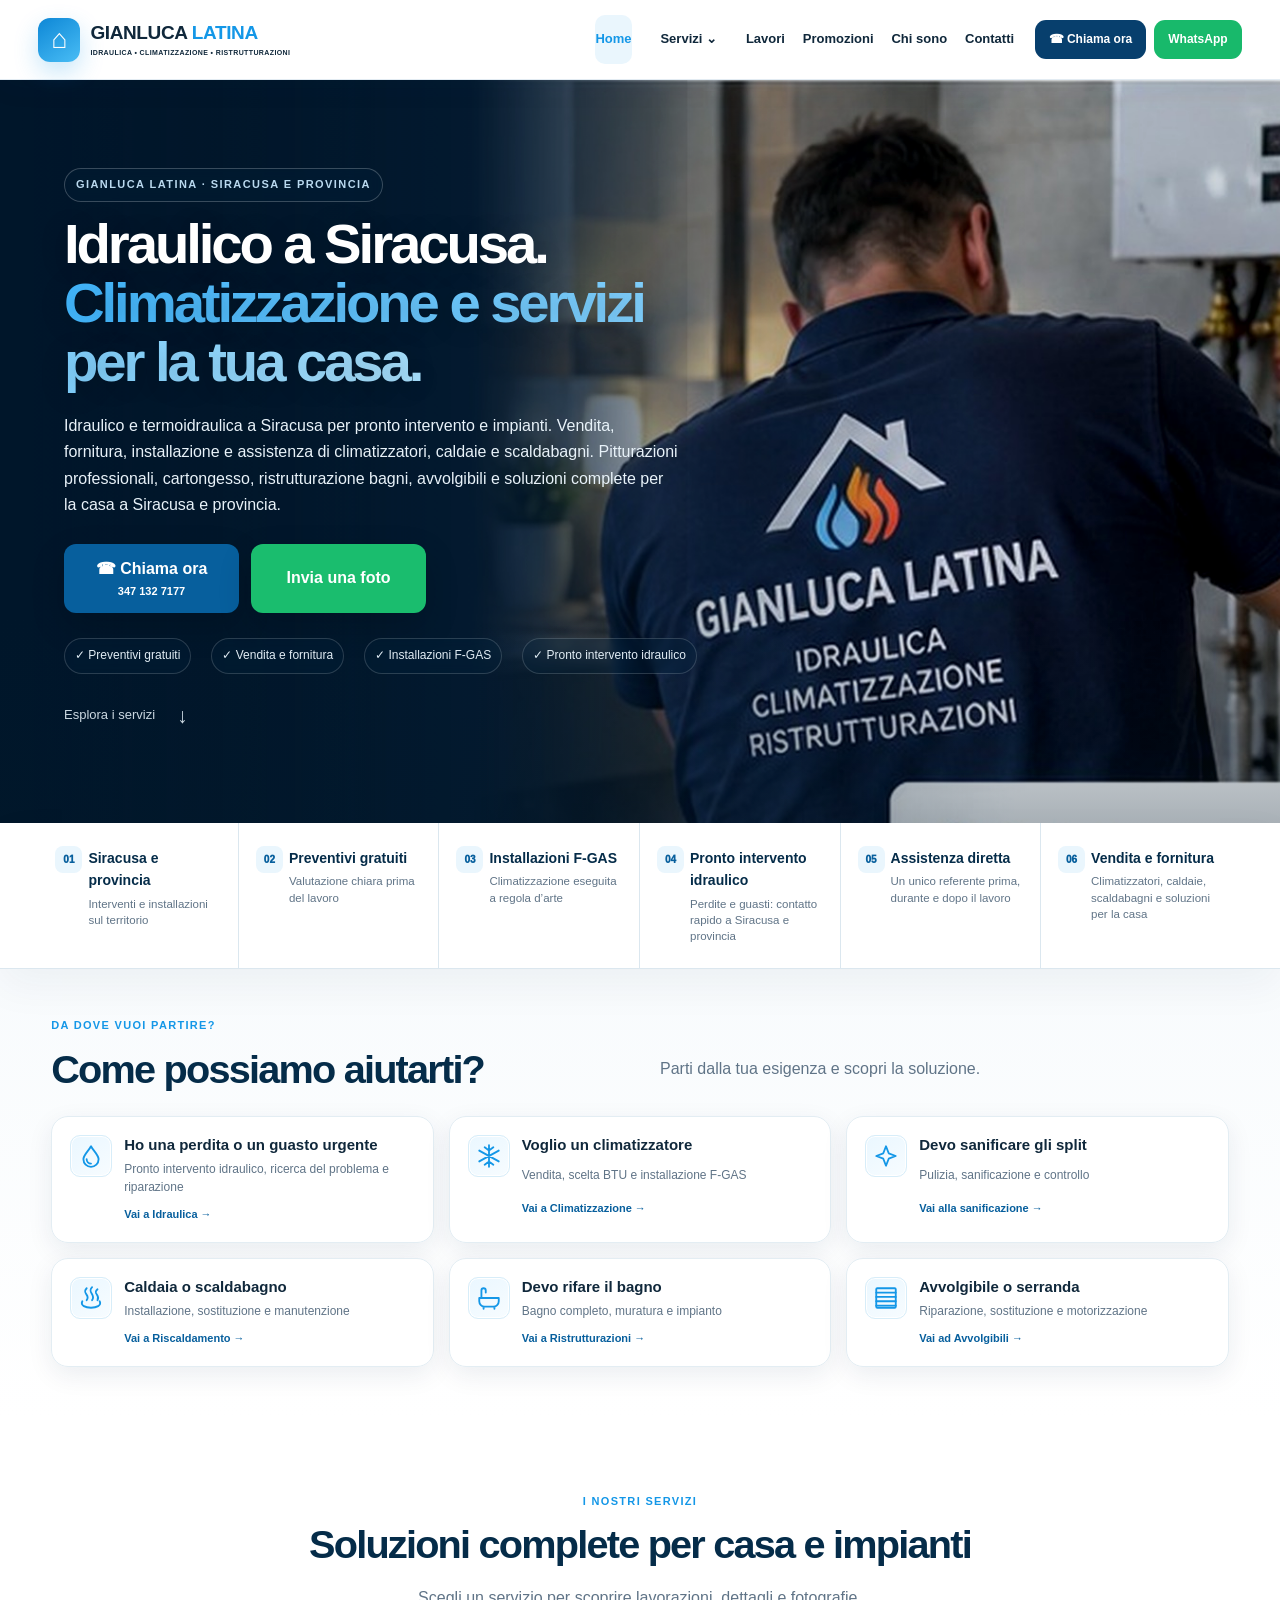
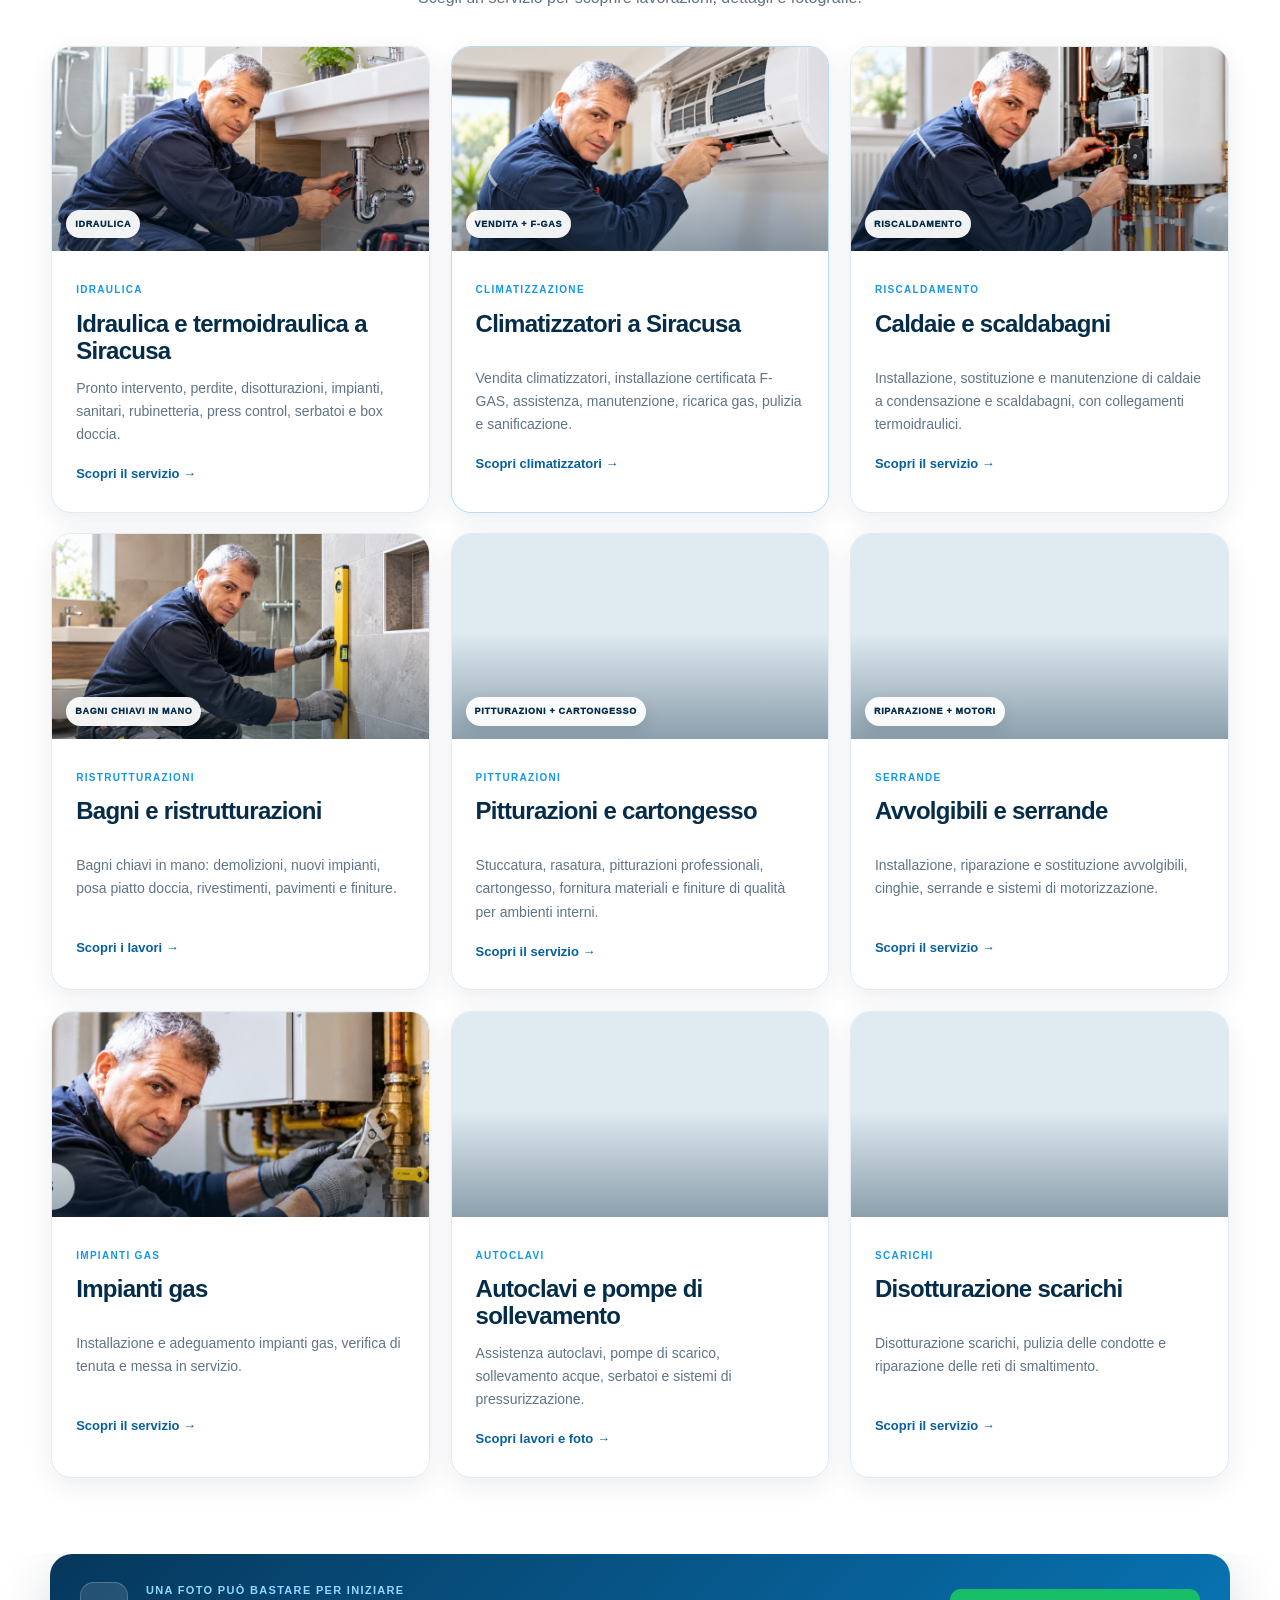
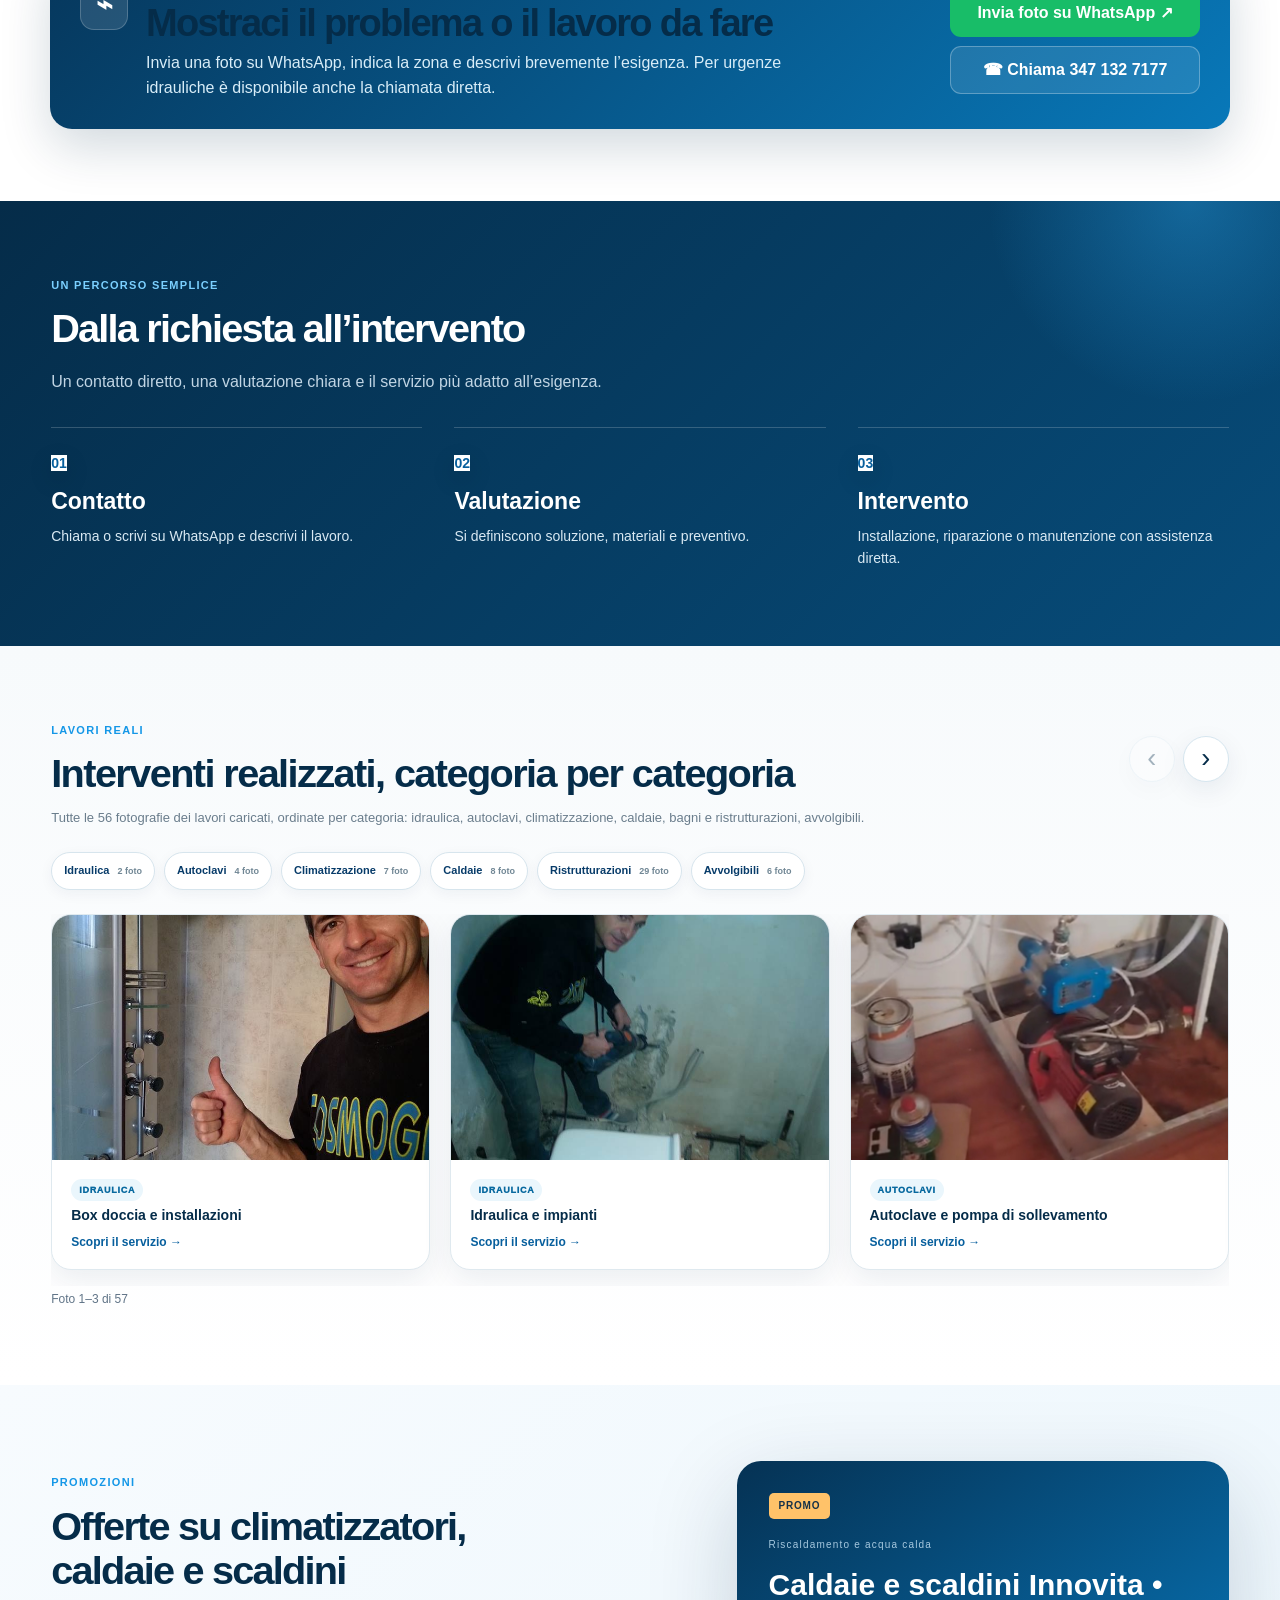
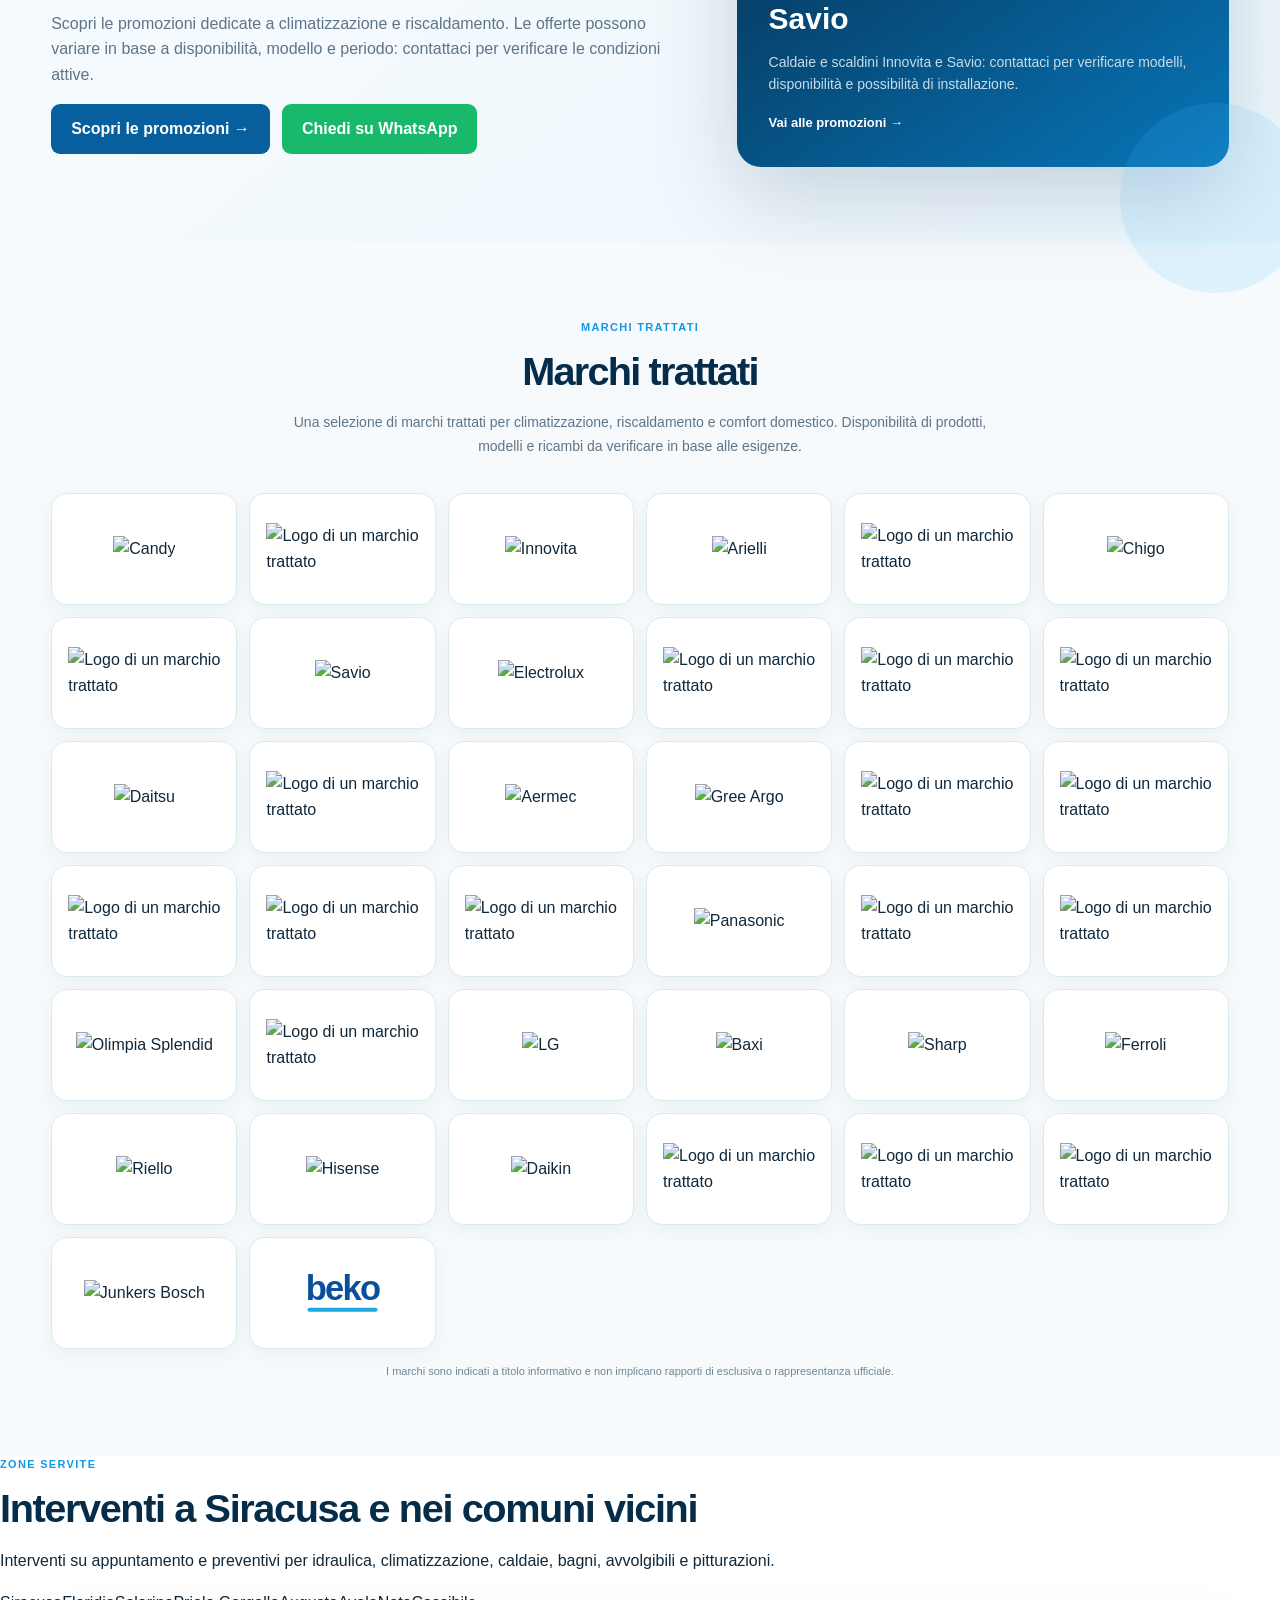
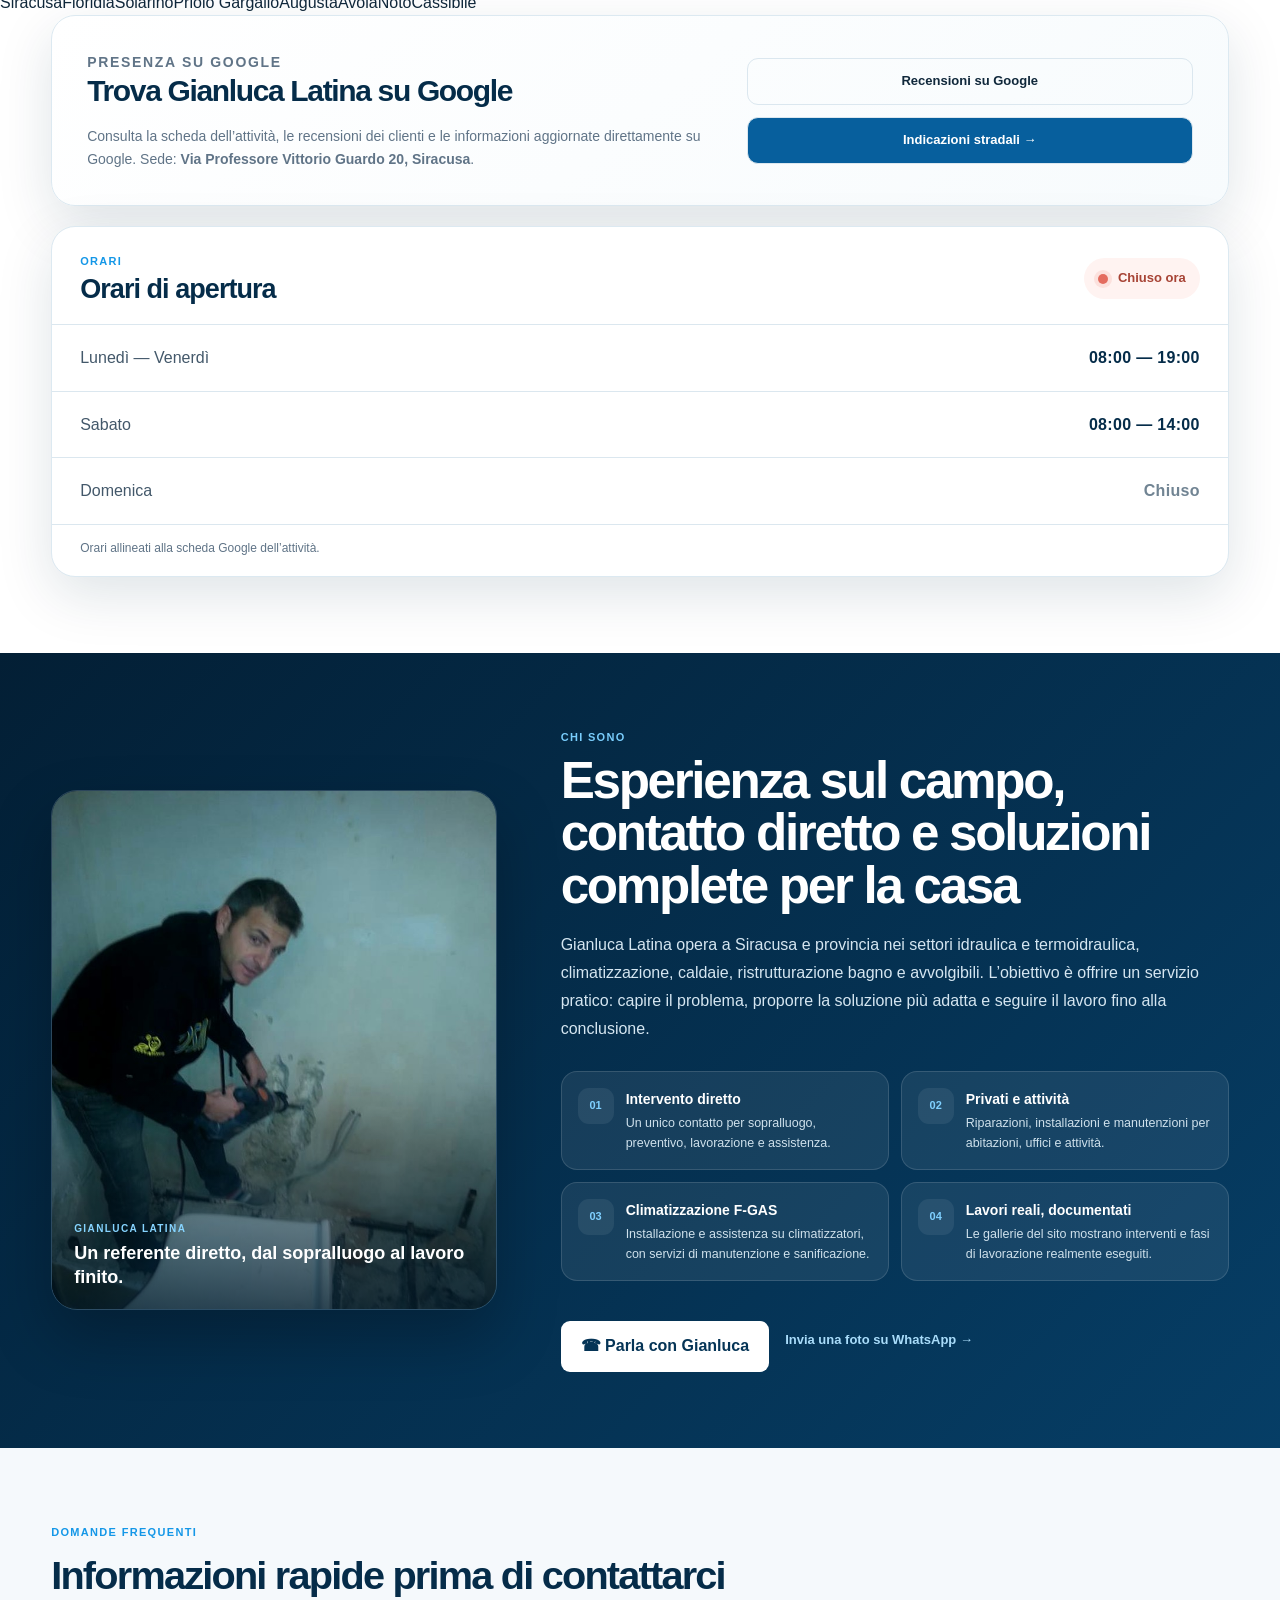
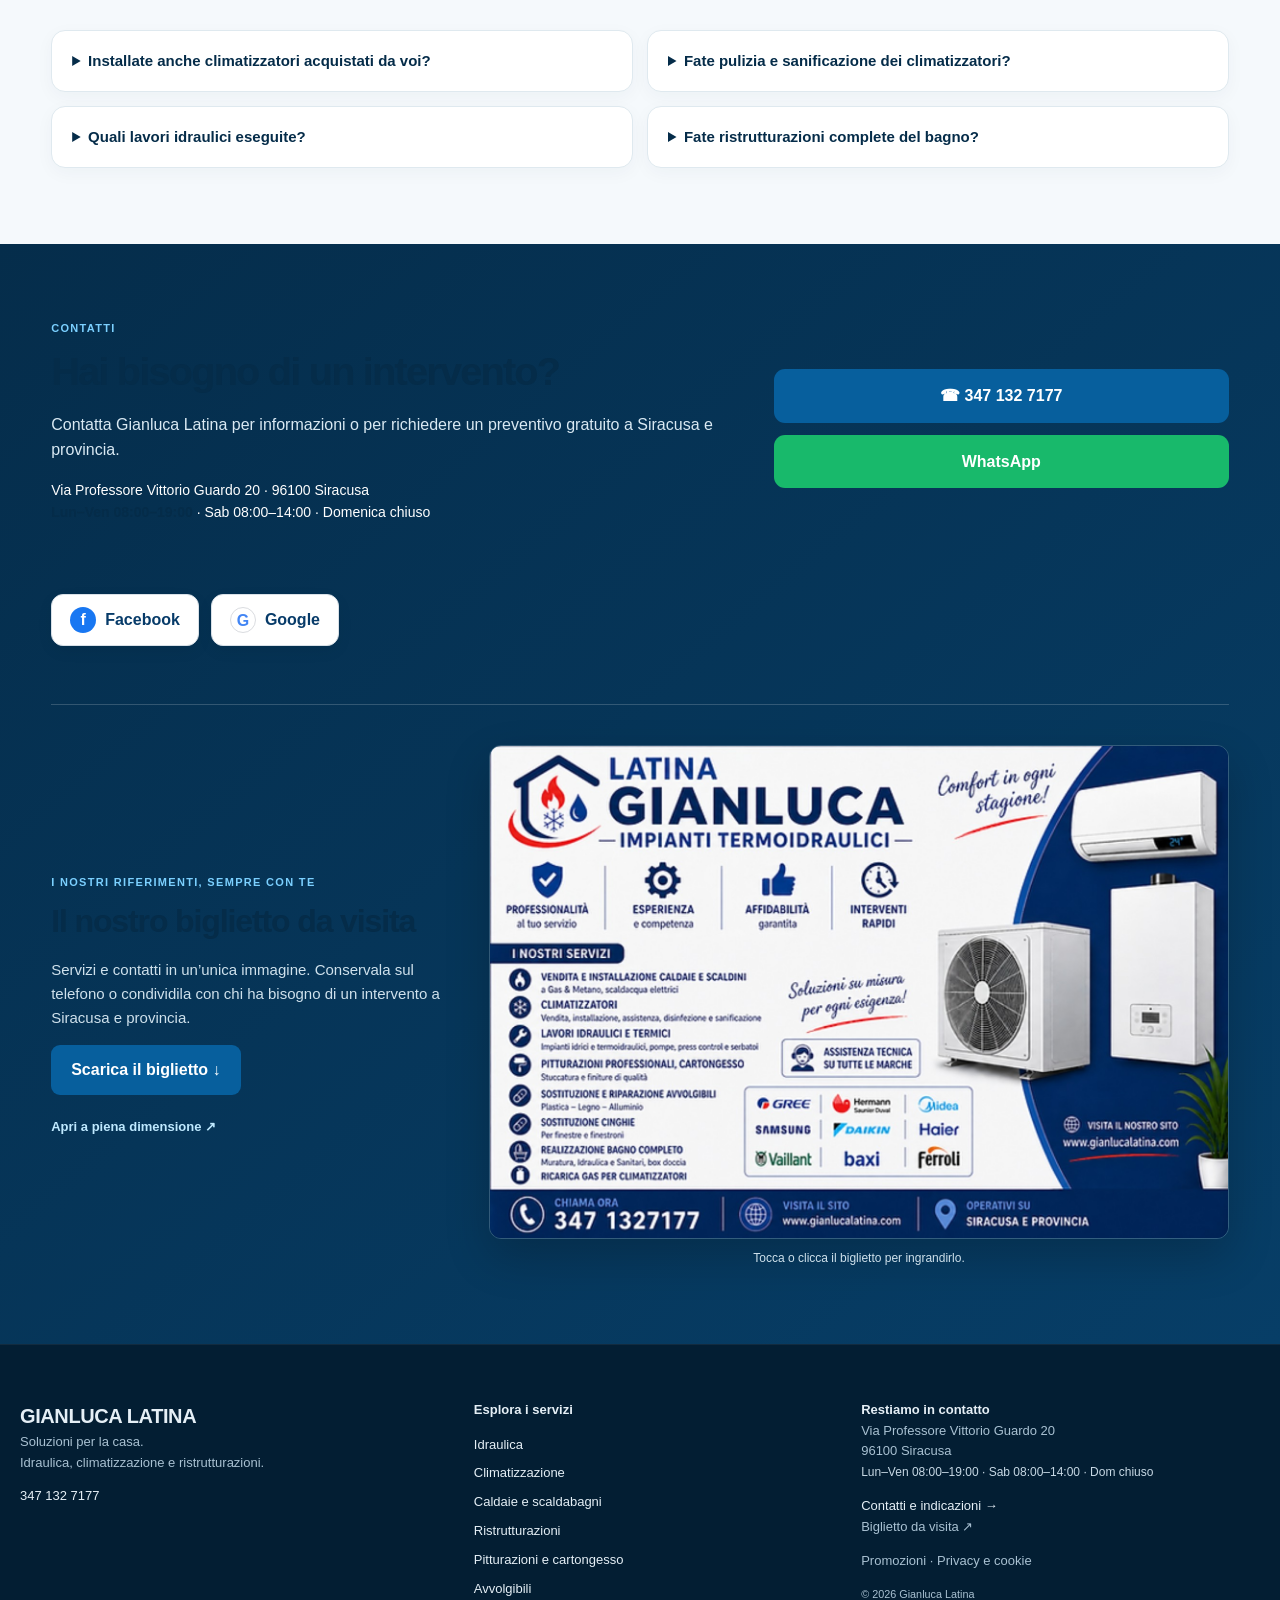
==== commit ab88373a: "Add files via upload" ====
--- a/index.html
+++ b/index.html
@@ -1,6 +1,6 @@
 <!DOCTYPE html>
 
-<html lang="it"><head><meta charset="utf-8"/><meta content="width=device-width,initial-scale=1" name="viewport"/><title>Idraulico a Siracusa, Climatizzatori e Pitturazioni | Gianluca Latina</title><meta content="Idraulico a Siracusa e provincia: pronto intervento, climatizzatori, caldaie, scaldabagni, ristrutturazione bagni, pitturazioni, cartongesso, autoclavi e avvolgibili. Preventivi gratuiti." name="description"/><link href="https://www.gianlucalatina.com/" rel="canonical"/><link href="assets/style.css?v=59" rel="stylesheet"/><meta content="#073b69" name="theme-color"/><script type="application/ld+json">{"@context":"https://schema.org","@type":"FAQPage","mainEntity":[{"@type":"Question","name":"Installate anche climatizzatori acquistati da voi?","acceptedAnswer":{"@type":"Answer","text":"Sì. Vendita, scelta della potenza, installazione F-GAS, assistenza e manutenzione."}},{"@type":"Question","name":"Fate pulizia e sanificazione dei climatizzatori?","acceptedAnswer":{"@type":"Answer","text":"Sì. È disponibile il servizio di pulizia e sanificazione degli split e dei componenti accessibili dell'unità interna."}},{"@type":"Question","name":"Fate ristrutturazioni complete del bagno?","acceptedAnswer":{"@type":"Answer","text":"Sì. Bagno completo, impianto idraulico-sanitario, muratura, cartongesso, pittura, piastrelle e pavimentazioni."}},{"@type":"Question","name":"Realizzate anche pitturazioni e cartongesso?","acceptedAnswer":{"@type":"Answer","text":"Sì. Sono disponibili pitturazioni professionali, rasatura, stuccatura, cartongesso e finiture di qualità per ambienti interni."}}]}</script><meta content="website" property="og:type"/><meta content="Idraulico a Siracusa, Climatizzatori e Pitturazioni | Gianluca Latina" property="og:title"/><meta content="Idraulico a Siracusa e provincia: pronto intervento, climatizzatori, caldaie, scaldabagni, ristrutturazione bagni, pitturazioni, cartongesso, autoclavi e avvolgibili. Preventivi gratuiti." property="og:description"/><meta content="https://www.gianlucalatina.com/" property="og:url"/><meta content="https://www.gianlucalatina.com/assets/hero-technician-right.jpg" property="og:image"/><link as="image" href="assets/hero-technician-mobile.jpg" media="(max-width: 560px)" rel="preload"/><meta content="index,follow,max-image-preview:large,max-snippet:-1,max-video-preview:-1" name="robots"/><meta content="Gianluca Latina" name="author"/><meta content="it_IT" property="og:locale"/><meta content="Gianluca Latina" property="og:site_name"/><meta content="Idraulico a Siracusa e Installatore Climatizzatori" property="og:image:alt"/><meta content="summary_large_image" name="twitter:card"/><meta content="Idraulico a Siracusa, Climatizzatori e Pitturazioni | Gianluca Latina" name="twitter:title"/><meta content="Idraulico a Siracusa e provincia: pronto intervento, climatizzatori, caldaie, scaldabagni, ristrutturazione bagni, pitturazioni, cartongesso, autoclavi e avvolgibili. Preventivi gratuiti." name="twitter:description"/><meta content="https://www.gianlucalatina.com/assets/hero-technician-right.jpg" name="twitter:image"/><link href="https://www.gianlucalatina.com/" hreflang="it-IT" rel="alternate"/><script data-seo-v51="main" type="application/ld+json">{"@context":"https://schema.org","@graph":[{"@type":"WebSite","@id":"https://www.gianlucalatina.com/#website","url":"https://www.gianlucalatina.com/","name":"Gianluca Latina","alternateName":"Gianluca Latina Siracusa","inLanguage":"it-IT","publisher":{"@id":"https://www.gianlucalatina.com/#business"}},{"@type":"HomeAndConstructionBusiness","@id":"https://www.gianlucalatina.com/#business","name":"Gianluca Latina","url":"https://www.gianlucalatina.com/","telephone":"+393471327177","image":["https://www.gianlucalatina.com/assets/hero-technician-right.jpg","https://www.gianlucalatina.com/assets/home-idraulica-gianluca.png","https://www.gianlucalatina.com/assets/home-climatizzazione-gianluca.png"],"address":{"@type":"PostalAddress","streetAddress":"Via Professore Vittorio Guardo 20","postalCode":"96100","addressLocality":"Siracusa","addressRegion":"SR","addressCountry":"IT"},"areaServed":[{"@type":"City","name":"Siracusa"},{"@type":"AdministrativeArea","name":"Provincia di Siracusa"}],"openingHoursSpecification":[{"@type":"OpeningHoursSpecification","dayOfWeek":["Monday","Tuesday","Wednesday","Thursday","Friday"],"opens":"08:00","closes":"19:00"},{"@type":"OpeningHoursSpecification","dayOfWeek":["Saturday"],"opens":"08:00","closes":"14:00"}],"sameAs":["https://www.facebook.com/share/1M8zW4kqRv/","https://share.google/yghf7bdZKyHWNFyIE"],"knowsAbout":["Idraulica","Termoidraulica","Climatizzazione","Caldaie","Scaldabagni","Ristrutturazione bagni","Autoclavi","Avvolgibili","Serrande","Pitturazioni e cartongesso"],"hasOfferCatalog":{"@type":"OfferCatalog","name":"Servizi per casa e impianti","itemListElement":[{"@type":"OfferCatalog","name":"Idraulica e termoidraulica"},{"@type":"OfferCatalog","name":"Climatizzazione"},{"@type":"OfferCatalog","name":"Caldaie e scaldabagni"},{"@type":"OfferCatalog","name":"Ristrutturazione bagni"},{"@type":"OfferCatalog","name":"Autoclavi e pompe di sollevamento"},{"@type":"OfferCatalog","name":"Avvolgibili e serrande"},{"@type":"OfferCatalog","name":"Pitturazioni e cartongesso"}]}}]}</script></head><body class="page-home"><a class="skip-link" href="#home">Vai al contenuto</a>
+<html lang="it"><head><meta charset="utf-8"/><meta content="width=device-width,initial-scale=1" name="viewport"/><title>Idraulico a Siracusa, Climatizzatori e Pitturazioni | Gianluca Latina</title><meta content="Idraulico a Siracusa e provincia: pronto intervento, climatizzatori, caldaie e bagni. Preventivi gratuiti, chiama o scrivi su WhatsApp." name="description"/><link href="https://www.gianlucalatina.com/" rel="canonical"/><link href="assets/style.css?v=60" rel="stylesheet"/><meta content="#073b69" name="theme-color"/><script type="application/ld+json">{"@context":"https://schema.org","@type":"FAQPage","mainEntity":[{"@type":"Question","name":"Installate anche climatizzatori acquistati da voi?","acceptedAnswer":{"@type":"Answer","text":"Sì. Vendita, scelta della potenza, installazione F-GAS, assistenza e manutenzione."}},{"@type":"Question","name":"Fate pulizia e sanificazione dei climatizzatori?","acceptedAnswer":{"@type":"Answer","text":"Sì. È disponibile il servizio di pulizia e sanificazione degli split e dei componenti accessibili dell'unità interna."}},{"@type":"Question","name":"Fate ristrutturazioni complete del bagno?","acceptedAnswer":{"@type":"Answer","text":"Sì. Bagno completo, impianto idraulico-sanitario, muratura, cartongesso, pittura, piastrelle e pavimentazioni."}},{"@type":"Question","name":"Realizzate anche pitturazioni e cartongesso?","acceptedAnswer":{"@type":"Answer","text":"Sì. Sono disponibili pitturazioni professionali, rasatura, stuccatura, cartongesso e finiture di qualità per ambienti interni."}}]}</script><meta content="website" property="og:type"/><meta content="Idraulico a Siracusa, Climatizzatori e Pitturazioni | Gianluca Latina" property="og:title"/><meta content="Idraulico a Siracusa e provincia: pronto intervento, climatizzatori, caldaie e bagni. Preventivi gratuiti, chiama o scrivi su WhatsApp." property="og:description"/><meta content="https://www.gianlucalatina.com/" property="og:url"/><meta content="https://www.gianlucalatina.com/assets/hero-technician-right.jpg" property="og:image"/><link as="image" href="assets/hero-technician-mobile.jpg" media="(max-width: 560px)" rel="preload"/><meta content="index,follow,max-image-preview:large,max-snippet:-1,max-video-preview:-1" name="robots"/><meta content="Gianluca Latina" name="author"/><meta content="it_IT" property="og:locale"/><meta content="Gianluca Latina" property="og:site_name"/><meta content="Idraulico a Siracusa e Installatore Climatizzatori" property="og:image:alt"/><meta content="summary_large_image" name="twitter:card"/><meta content="Idraulico a Siracusa, Climatizzatori e Pitturazioni | Gianluca Latina" name="twitter:title"/><meta content="Idraulico a Siracusa e provincia: pronto intervento, climatizzatori, caldaie e bagni. Preventivi gratuiti, chiama o scrivi su WhatsApp." name="twitter:description"/><meta content="https://www.gianlucalatina.com/assets/hero-technician-right.jpg" name="twitter:image"/><link href="https://www.gianlucalatina.com/" hreflang="it-IT" rel="alternate"/><script data-seo-v51="main" type="application/ld+json">{"@context":"https://schema.org","@graph":[{"@type":"WebSite","@id":"https://www.gianlucalatina.com/#website","url":"https://www.gianlucalatina.com/","name":"Gianluca Latina","alternateName":"Gianluca Latina Siracusa","inLanguage":"it-IT","publisher":{"@id":"https://www.gianlucalatina.com/#business"}},{"@type":"HomeAndConstructionBusiness","@id":"https://www.gianlucalatina.com/#business","name":"Gianluca Latina","url":"https://www.gianlucalatina.com/","telephone":"+393471327177","image":["https://www.gianlucalatina.com/assets/hero-technician-right.jpg","https://www.gianlucalatina.com/assets/home-idraulica-gianluca.png","https://www.gianlucalatina.com/assets/home-climatizzazione-gianluca.png"],"address":{"@type":"PostalAddress","streetAddress":"Via Professore Vittorio Guardo 20","postalCode":"96100","addressLocality":"Siracusa","addressRegion":"SR","addressCountry":"IT"},"areaServed":[{"@type":"City","name":"Siracusa"},{"@type":"City","name":"Floridia"},{"@type":"City","name":"Solarino"},{"@type":"City","name":"Priolo Gargallo"},{"@type":"City","name":"Augusta"},{"@type":"City","name":"Avola"},{"@type":"City","name":"Noto"},{"@type":"City","name":"Cassibile"}],"openingHoursSpecification":[{"@type":"OpeningHoursSpecification","dayOfWeek":["Monday","Tuesday","Wednesday","Thursday","Friday"],"opens":"08:00","closes":"19:00"},{"@type":"OpeningHoursSpecification","dayOfWeek":["Saturday"],"opens":"08:00","closes":"14:00"}],"sameAs":["https://www.facebook.com/share/1M8zW4kqRv/","https://share.google/yghf7bdZKyHWNFyIE"],"knowsAbout":["Idraulica","Termoidraulica","Climatizzazione","Caldaie","Scaldabagni","Ristrutturazione bagni","Autoclavi","Avvolgibili","Serrande","Pitturazioni e cartongesso"],"hasOfferCatalog":{"@type":"OfferCatalog","name":"Servizi per casa e impianti","itemListElement":[{"@type":"OfferCatalog","name":"Idraulica e termoidraulica"},{"@type":"OfferCatalog","name":"Climatizzazione"},{"@type":"OfferCatalog","name":"Caldaie e scaldabagni"},{"@type":"OfferCatalog","name":"Ristrutturazione bagni"},{"@type":"OfferCatalog","name":"Autoclavi e pompe di sollevamento"},{"@type":"OfferCatalog","name":"Avvolgibili e serrande"},{"@type":"OfferCatalog","name":"Pitturazioni e cartongesso"}]}}]}</script></head><body class="page-home"><a class="skip-link" href="#home">Vai al contenuto</a>
 <header><a class="brand" href="index.html"><span class="mark">⌂</span><span><b>GIANLUCA <i>LATINA</i></b><small>IDRAULICA • CLIMATIZZAZIONE • RISTRUTTURAZIONI</small></span></a><button aria-controls="main-nav" aria-expanded="false" aria-label="Apri menu" class="menu">☰</button><nav aria-label="Navigazione principale" id="main-nav"><a aria-current="page" href="index.html">Home</a><div class="nav-services"><button aria-controls="services-menu" aria-expanded="false" class="services-toggle">Servizi <span aria-hidden="true">⌄</span></button><div class="services-menu" id="services-menu"><a href="idraulica.html">Idraulica</a><a href="climatizzazione.html">Climatizzazione</a><a href="caldaie.html">Caldaie e scaldabagni</a><a href="ristrutturazioni.html">Ristrutturazioni</a><a href="avvolgibili.html">Avvolgibili</a><a href="pitturazioni.html">Pitturazioni e cartongesso</a><a href="index.html#servizi">Tutti i servizi →</a></div></div><a href="index.html#lavori">Lavori</a><a href="promozioni.html">Promozioni</a><a href="index.html#chi-sono">Chi sono</a><a href="index.html#contatti">Contatti</a></nav><div class="topcta"><a class="call" href="tel:+393471327177">☎ Chiama ora</a><a class="wa" href="https://wa.me/393471327177?text=Buongiorno%2C%20vorrei%20informazioni%20su%20un%20intervento%20a%20Siracusa." rel="noopener">WhatsApp</a></div></header>
 <main id="home"><section class="hero"><div class="hero-bg"></div><div class="hero-content"><p class="eyebrow">GIANLUCA LATINA · SIRACUSA E PROVINCIA</p><h1>Idraulico a Siracusa.<br/><span>Climatizzazione e servizi<br/>per la tua casa.</span></h1><p>Idraulico e termoidraulica a Siracusa per pronto intervento e impianti. Vendita, fornitura, installazione e assistenza di climatizzatori, caldaie e scaldabagni. Pitturazioni professionali, cartongesso, ristrutturazione bagni, avvolgibili e soluzioni complete per la casa a Siracusa e provincia.</p><div class="actions"><a class="primary" href="tel:+393471327177">☎ Chiama ora <small>347 132 7177</small></a><a class="secondary" href="https://wa.me/393471327177?text=Buongiorno%2C%20vorrei%20informazioni%20su%20un%20intervento%20a%20Siracusa." rel="noopener">Invia una foto</a></div><div class="trust"><span>✓ Preventivi gratuiti</span><span>✓ Vendita e fornitura</span><span>✓ Installazioni F-GAS</span><span>✓ Pronto intervento idraulico</span></div><a class="hero-explore" href="#servizi">Esplora i servizi <span aria-hidden="true">↓</span></a></div></section>
 <section aria-label="Punti di forza" class="proof-ribbon"><div class="proof-ribbon-inner"><div><span>01</span><b>Siracusa e provincia</b><small>Interventi e installazioni sul territorio</small></div><div><span>02</span><b>Preventivi gratuiti</b><small>Valutazione chiara prima del lavoro</small></div><div><span>03</span><b>Installazioni F-GAS</b><small>Climatizzazione eseguita a regola d’arte</small></div><div><span>04</span><b>Pronto intervento idraulico</b><small>Perdite e guasti: contatto rapido a Siracusa e provincia</small></div><div><span>05</span><b>Assistenza diretta</b><small>Un unico referente prima, durante e dopo il lavoro</small></div><div><span>06</span><b>Vendita e fornitura</b><small>Climatizzatori, caldaie, scaldabagni e soluzioni per la casa</small></div></div></section>
@@ -28,13 +28,13 @@
 <section class="section brands-section" id="marchi">
 <div class="brands-head">
 <p class="kicker">MARCHI TRATTATI</p>
-<h2>I marchi presenti nel nostro storico</h2>
-<p>Tutti i marchi presenti nel precedente portale, raccolti in un’unica sezione. La disponibilità di prodotti, modelli e ricambi può variare: contattaci per verificare la soluzione più adatta.</p>
+<h2>Marchi trattati</h2>
+<p>Una selezione di marchi trattati per climatizzazione, riscaldamento e comfort domestico. Disponibilità di prodotti, modelli e ricambi da verificare in base alle esigenze.</p>
 </div>
-<div class="brand-logo-grid"><div class="brand-logo-card"><img alt="Candy" decoding="async" loading="lazy" src="https://upload.wikimedia.org/wikipedia/commons/9/96/Candy_2024.svg"/></div><div class="brand-logo-card"><img alt="Marchio trattato" decoding="async" loading="lazy" src="https://static.wixstatic.com/media/a3fdcb_ed69ff50d89a44fca66da73812309e83~mv2.jpg/v1/fill/w_250%2Ch_79%2Cal_c%2Cq_90%2Cenc_auto/a3fdcb_ed69ff50d89a44fca66da73812309e83~mv2.jpg"/></div><div class="brand-logo-card"><img alt="Innovita" decoding="async" loading="lazy" src="https://static.wixstatic.com/media/a3fdcb_4e3817a82aa845b6ab8d890fa61f27e2~mv2.png/v1/fill/w_250%2Ch_63%2Cal_c%2Cq_95%2Cenc_auto/a3fdcb_4e3817a82aa845b6ab8d890fa61f27e2~mv2.png"/></div><div class="brand-logo-card"><img alt="Arielli" decoding="async" loading="lazy" src="https://static.wixstatic.com/media/a3fdcb_71dc9b2c6d844ce1801b7b022193153e~mv2.jpg/v1/fill/w_250%2Ch_113%2Cal_c%2Cq_90%2Cenc_auto/a3fdcb_71dc9b2c6d844ce1801b7b022193153e~mv2.jpg"/></div><div class="brand-logo-card"><img alt="Marchio trattato" decoding="async" loading="lazy" src="https://static.wixstatic.com/media/a3fdcb_5544adf1fa6c4aabaf97fc98e653d460~mv2.jpg/v1/fill/w_250%2Ch_250%2Cal_c%2Cq_90%2Cenc_auto/a3fdcb_5544adf1fa6c4aabaf97fc98e653d460~mv2.jpg"/></div><div class="brand-logo-card"><img alt="Chigo" decoding="async" loading="lazy" src="https://static.wixstatic.com/media/a3fdcb_452f0ca867bd48ab8b0186350999245e~mv2.png/v1/fill/w_250%2Ch_250%2Cal_c%2Cq_95%2Cenc_auto/a3fdcb_452f0ca867bd48ab8b0186350999245e~mv2.png"/></div><div class="brand-logo-card"><img alt="Marchio trattato" decoding="async" loading="lazy" src="https://static.wixstatic.com/media/a3fdcb_d07a0221b96c4ad78ac9045286622e24~mv2.png/v1/fill/w_250%2Ch_75%2Cal_c%2Cq_95%2Cenc_auto/a3fdcb_d07a0221b96c4ad78ac9045286622e24~mv2.png"/></div><div class="brand-logo-card"><img alt="Savio" decoding="async" loading="lazy" src="https://static.wixstatic.com/media/a3fdcb_d37bda342ecd42abbc57cd085e263203~mv2.jpg/v1/fill/w_250%2Ch_116%2Cal_c%2Cq_90%2Cenc_auto/a3fdcb_d37bda342ecd42abbc57cd085e263203~mv2.jpg"/></div><div class="brand-logo-card"><img alt="Electrolux" decoding="async" loading="lazy" src="https://static.wixstatic.com/media/a3fdcb_4d8216cfd15e41ea85cca987045fd598~mv2.png/v1/fill/w_250%2Ch_57%2Cal_c%2Cq_95%2Cenc_auto/a3fdcb_4d8216cfd15e41ea85cca987045fd598~mv2.png"/></div><div class="brand-logo-card"><img alt="Marchio trattato" decoding="async" loading="lazy" src="https://static.wixstatic.com/media/a3fdcb_5c5e32bc8e6f4e518c90dd409cefbe90~mv2.gif"/></div><div class="brand-logo-card"><img alt="Marchio trattato" decoding="async" loading="lazy" src="https://static.wixstatic.com/media/a3fdcb_1ddb029b8ebe43e5877b5c9f051e1721~mv2.jpg/v1/fill/w_250%2Ch_53%2Cal_c%2Cq_90%2Cenc_auto/a3fdcb_1ddb029b8ebe43e5877b5c9f051e1721~mv2.jpg"/></div><div class="brand-logo-card"><img alt="Marchio trattato" decoding="async" loading="lazy" src="https://static.wixstatic.com/media/a3fdcb_cf729a4461c84a1788973ceb151fb916~mv2.jpg/v1/fill/w_250%2Ch_101%2Cal_c%2Cq_90%2Cenc_auto/a3fdcb_cf729a4461c84a1788973ceb151fb916~mv2.jpg"/></div><div class="brand-logo-card"><img alt="Daitsu" decoding="async" loading="lazy" src="https://static.wixstatic.com/media/a3fdcb_59183221bd27416fac3f9fe0be4d27fc~mv2.jpg/v1/fill/w_250%2Ch_77%2Cal_c%2Cq_90%2Cenc_auto/a3fdcb_59183221bd27416fac3f9fe0be4d27fc~mv2.jpg"/></div><div class="brand-logo-card"><img alt="Marchio trattato" decoding="async" loading="lazy" src="https://static.wixstatic.com/media/a3fdcb_21cf9372687849a28c56b70cb352824e~mv1.png/v1/fill/w_250%2Ch_183%2Cal_c%2Cq_95%2Cenc_auto/a3fdcb_21cf9372687849a28c56b70cb352824e~mv1.png"/></div><div class="brand-logo-card"><img alt="Aermec" decoding="async" loading="lazy" src="https://static.wixstatic.com/media/a3fdcb_991487c3f8174d37bf1037dba2035000.gif"/></div><div class="brand-logo-card"><img alt="Gree Argo" decoding="async" loading="lazy" src="https://static.wixstatic.com/media/a3fdcb_8870672bf40c4b13912ed28b80be32ce.jpg/v1/fill/w_250%2Ch_73%2Cal_c%2Cq_90%2Cenc_auto/a3fdcb_8870672bf40c4b13912ed28b80be32ce.jpg"/></div><div class="brand-logo-card"><img alt="Marchio trattato" decoding="async" loading="lazy" src="https://static.wixstatic.com/media/a3fdcb_8800608f52ef4fde9011f7044f620fa7.jpg/v1/fill/w_250%2Ch_67%2Cal_c%2Cq_90%2Cenc_auto/a3fdcb_8800608f52ef4fde9011f7044f620fa7.jpg"/></div><div class="brand-logo-card"><img alt="Marchio trattato" decoding="async" loading="lazy" src="https://static.wixstatic.com/media/a3fdcb_ea29739c782d462d89897f45c68cb585.png/v1/fill/w_250%2Ch_187%2Cal_c%2Cq_95%2Cenc_auto/a3fdcb_ea29739c782d462d89897f45c68cb585.png"/></div><div class="brand-logo-card"><img alt="Marchio trattato" decoding="async" loading="lazy" src="https://static.wixstatic.com/media/a3fdcb_c4295a03ba124cb4b25768358ef18685.png/v1/fill/w_250%2Ch_138%2Cal_c%2Cq_95%2Cenc_auto/a3fdcb_c4295a03ba124cb4b25768358ef18685.png"/></div><div class="brand-logo-card"><img alt="Marchio trattato" decoding="async" loading="lazy" src="https://static.wixstatic.com/media/a3fdcb_05f44bdd71344cb6a779e05bef87d66c.png/v1/fill/w_250%2Ch_250%2Cal_c%2Cq_95%2Cenc_auto/a3fdcb_05f44bdd71344cb6a779e05bef87d66c.png"/></div><div class="brand-logo-card"><img alt="Marchio trattato" decoding="async" loading="lazy" src="https://static.wixstatic.com/media/a3fdcb_ce0fc7073d714ee3a3784289d3639731.jpg/v1/fill/w_250%2Ch_92%2Cal_c%2Cq_90%2Cenc_auto/a3fdcb_ce0fc7073d714ee3a3784289d3639731.jpg"/></div><div class="brand-logo-card"><img alt="Panasonic" decoding="async" loading="lazy" src="https://static.wixstatic.com/media/a3fdcb_2c1fbbdca2434421b6657d628d8a4881.jpg/v1/fill/w_250%2Ch_142%2Cal_c%2Cq_90%2Cenc_auto/a3fdcb_2c1fbbdca2434421b6657d628d8a4881.jpg"/></div><div class="brand-logo-card"><img alt="Marchio trattato" decoding="async" loading="lazy" src="https://static.wixstatic.com/media/a3fdcb_e78da42c3f014c4da50e52b7fb919825.jpg/v1/fill/w_250%2Ch_142%2Cal_c%2Cq_90%2Cenc_auto/a3fdcb_e78da42c3f014c4da50e52b7fb919825.jpg"/></div><div class="brand-logo-card"><img alt="Marchio trattato" decoding="async" loading="lazy" src="https://static.wixstatic.com/media/a3fdcb_e8f723df69b54d3c9c742e6784a45cc2.jpg/v1/fill/w_250%2Ch_142%2Cal_c%2Cq_90%2Cenc_auto/a3fdcb_e8f723df69b54d3c9c742e6784a45cc2.jpg"/></div><div class="brand-logo-card"><img alt="Olimpia Splendid" decoding="async" loading="lazy" src="https://static.wixstatic.com/media/a3fdcb_11ceb48759cc45c98c1b1627c522660c.jpg/v1/fill/w_250%2Ch_142%2Cal_c%2Cq_90%2Cenc_auto/a3fdcb_11ceb48759cc45c98c1b1627c522660c.jpg"/></div><div class="brand-logo-card"><img alt="Marchio trattato" decoding="async" loading="lazy" src="https://static.wixstatic.com/media/a3fdcb_25e2251a0b50478ab77dfb97bdddfdea.jpg/v1/fill/w_250%2Ch_142%2Cal_c%2Cq_90%2Cenc_auto/a3fdcb_25e2251a0b50478ab77dfb97bdddfdea.jpg"/></div><div class="brand-logo-card"><img alt="LG" decoding="async" loading="lazy" src="https://static.wixstatic.com/media/a3fdcb_b4b79393788c445c80d5545fa903beab.jpg/v1/fill/w_250%2Ch_142%2Cal_c%2Cq_90%2Cenc_auto/a3fdcb_b4b79393788c445c80d5545fa903beab.jpg"/></div><div class="brand-logo-card"><img alt="Baxi" decoding="async" loading="lazy" src="https://static.wixstatic.com/media/a3fdcb_3927036658724cc3b10a71e07d3105ae.jpg/v1/fill/w_250%2Ch_143%2Cal_c%2Cq_90%2Cenc_auto/a3fdcb_3927036658724cc3b10a71e07d3105ae.jpg"/></div><div class="brand-logo-card"><img alt="Sharp" decoding="async" loading="lazy" src="https://static.wixstatic.com/media/a3fdcb_a38a471ccc3745298e0b6a88b8aa4f57.jpg/v1/fill/w_250%2Ch_142%2Cal_c%2Cq_90%2Cenc_auto/a3fdcb_a38a471ccc3745298e0b6a88b8aa4f57.jpg"/></div><div class="brand-logo-card"><img alt="Ferroli" decoding="async" loading="lazy" src="https://static.wixstatic.com/media/a3fdcb_e77041d17a49429296c99a0e48120e68.jpg/v1/fill/w_250%2Ch_143%2Cal_c%2Cq_90%2Cenc_auto/a3fdcb_e77041d17a49429296c99a0e48120e68.jpg"/></div><div class="brand-logo-card"><img alt="Riello" decoding="async" loading="lazy" src="https://static.wixstatic.com/media/a3fdcb_1c840d543da74bb589feff4a7eb4d26f.jpg/v1/fill/w_250%2Ch_142%2Cal_c%2Cq_90%2Cenc_auto/a3fdcb_1c840d543da74bb589feff4a7eb4d26f.jpg"/></div><div class="brand-logo-card"><img alt="Hisense" decoding="async" loading="lazy" src="https://static.wixstatic.com/media/a3fdcb_2e8f5e43e5a6402eb9b09f22bdd92477.jpg/v1/fill/w_250%2Ch_142%2Cal_c%2Cq_90%2Cenc_auto/a3fdcb_2e8f5e43e5a6402eb9b09f22bdd92477.jpg"/></div><div class="brand-logo-card"><img alt="Daikin" decoding="async" loading="lazy" src="https://static.wixstatic.com/media/a3fdcb_43756a8ffd9442138b48835f3c7142de.jpg/v1/fill/w_250%2Ch_142%2Cal_c%2Cq_90%2Cenc_auto/a3fdcb_43756a8ffd9442138b48835f3c7142de.jpg"/></div><div class="brand-logo-card"><img alt="Marchio trattato" decoding="async" loading="lazy" src="https://static.wixstatic.com/media/a3fdcb_5c57e59ee68746c684ff86508f8c9eaf.jpg/v1/fill/w_250%2Ch_142%2Cal_c%2Cq_90%2Cenc_auto/a3fdcb_5c57e59ee68746c684ff86508f8c9eaf.jpg"/></div><div class="brand-logo-card"><img alt="Marchio trattato" decoding="async" loading="lazy" src="https://static.wixstatic.com/media/a3fdcb_d6f136845bb14f028edb2dad022ba81e.jpg/v1/fill/w_250%2Ch_142%2Cal_c%2Cq_90%2Cenc_auto/a3fdcb_d6f136845bb14f028edb2dad022ba81e.jpg"/></div><div class="brand-logo-card"><img alt="Marchio trattato" decoding="async" loading="lazy" src="https://static.wixstatic.com/media/a3fdcb_610ec58a202246248692f128f944216c.jpg/v1/fill/w_250%2Ch_142%2Cal_c%2Cq_90%2Cenc_auto/a3fdcb_610ec58a202246248692f128f944216c.jpg"/></div><div class="brand-logo-card"><img alt="Junkers Bosch" decoding="async" loading="lazy" src="https://static.wixstatic.com/media/a3fdcb_46ca37162f7f4c80b8ab45cf50c47590.jpg/v1/fill/w_250%2Ch_142%2Cal_c%2Cq_90%2Cenc_auto/a3fdcb_46ca37162f7f4c80b8ab45cf50c47590.jpg"/></div><div class="brand-logo-card"><img alt="Beko" decoding="async" loading="lazy" src="assets/logo-beko.svg"/></div></div>
+<div class="brand-logo-grid"><div class="brand-logo-card"><img alt="Candy" decoding="async" loading="lazy" src="https://upload.wikimedia.org/wikipedia/commons/9/96/Candy_2024.svg"/></div><div class="brand-logo-card"><img alt="Logo di un marchio trattato" decoding="async" loading="lazy" src="https://static.wixstatic.com/media/a3fdcb_ed69ff50d89a44fca66da73812309e83~mv2.jpg/v1/fill/w_250%2Ch_79%2Cal_c%2Cq_90%2Cenc_auto/a3fdcb_ed69ff50d89a44fca66da73812309e83~mv2.jpg"/></div><div class="brand-logo-card"><img alt="Innovita" decoding="async" loading="lazy" src="https://static.wixstatic.com/media/a3fdcb_4e3817a82aa845b6ab8d890fa61f27e2~mv2.png/v1/fill/w_250%2Ch_63%2Cal_c%2Cq_95%2Cenc_auto/a3fdcb_4e3817a82aa845b6ab8d890fa61f27e2~mv2.png"/></div><div class="brand-logo-card"><img alt="Arielli" decoding="async" loading="lazy" src="https://static.wixstatic.com/media/a3fdcb_71dc9b2c6d844ce1801b7b022193153e~mv2.jpg/v1/fill/w_250%2Ch_113%2Cal_c%2Cq_90%2Cenc_auto/a3fdcb_71dc9b2c6d844ce1801b7b022193153e~mv2.jpg"/></div><div class="brand-logo-card"><img alt="Logo di un marchio trattato" decoding="async" loading="lazy" src="https://static.wixstatic.com/media/a3fdcb_5544adf1fa6c4aabaf97fc98e653d460~mv2.jpg/v1/fill/w_250%2Ch_250%2Cal_c%2Cq_90%2Cenc_auto/a3fdcb_5544adf1fa6c4aabaf97fc98e653d460~mv2.jpg"/></div><div class="brand-logo-card"><img alt="Chigo" decoding="async" loading="lazy" src="https://static.wixstatic.com/media/a3fdcb_452f0ca867bd48ab8b0186350999245e~mv2.png/v1/fill/w_250%2Ch_250%2Cal_c%2Cq_95%2Cenc_auto/a3fdcb_452f0ca867bd48ab8b0186350999245e~mv2.png"/></div><div class="brand-logo-card"><img alt="Logo di un marchio trattato" decoding="async" loading="lazy" src="https://static.wixstatic.com/media/a3fdcb_d07a0221b96c4ad78ac9045286622e24~mv2.png/v1/fill/w_250%2Ch_75%2Cal_c%2Cq_95%2Cenc_auto/a3fdcb_d07a0221b96c4ad78ac9045286622e24~mv2.png"/></div><div class="brand-logo-card"><img alt="Savio" decoding="async" loading="lazy" src="https://static.wixstatic.com/media/a3fdcb_d37bda342ecd42abbc57cd085e263203~mv2.jpg/v1/fill/w_250%2Ch_116%2Cal_c%2Cq_90%2Cenc_auto/a3fdcb_d37bda342ecd42abbc57cd085e263203~mv2.jpg"/></div><div class="brand-logo-card"><img alt="Electrolux" decoding="async" loading="lazy" src="https://static.wixstatic.com/media/a3fdcb_4d8216cfd15e41ea85cca987045fd598~mv2.png/v1/fill/w_250%2Ch_57%2Cal_c%2Cq_95%2Cenc_auto/a3fdcb_4d8216cfd15e41ea85cca987045fd598~mv2.png"/></div><div class="brand-logo-card"><img alt="Logo di un marchio trattato" decoding="async" loading="lazy" src="https://static.wixstatic.com/media/a3fdcb_5c5e32bc8e6f4e518c90dd409cefbe90~mv2.gif"/></div><div class="brand-logo-card"><img alt="Logo di un marchio trattato" decoding="async" loading="lazy" src="https://static.wixstatic.com/media/a3fdcb_1ddb029b8ebe43e5877b5c9f051e1721~mv2.jpg/v1/fill/w_250%2Ch_53%2Cal_c%2Cq_90%2Cenc_auto/a3fdcb_1ddb029b8ebe43e5877b5c9f051e1721~mv2.jpg"/></div><div class="brand-logo-card"><img alt="Logo di un marchio trattato" decoding="async" loading="lazy" src="https://static.wixstatic.com/media/a3fdcb_cf729a4461c84a1788973ceb151fb916~mv2.jpg/v1/fill/w_250%2Ch_101%2Cal_c%2Cq_90%2Cenc_auto/a3fdcb_cf729a4461c84a1788973ceb151fb916~mv2.jpg"/></div><div class="brand-logo-card"><img alt="Daitsu" decoding="async" loading="lazy" src="https://static.wixstatic.com/media/a3fdcb_59183221bd27416fac3f9fe0be4d27fc~mv2.jpg/v1/fill/w_250%2Ch_77%2Cal_c%2Cq_90%2Cenc_auto/a3fdcb_59183221bd27416fac3f9fe0be4d27fc~mv2.jpg"/></div><div class="brand-logo-card"><img alt="Logo di un marchio trattato" decoding="async" loading="lazy" src="https://static.wixstatic.com/media/a3fdcb_21cf9372687849a28c56b70cb352824e~mv1.png/v1/fill/w_250%2Ch_183%2Cal_c%2Cq_95%2Cenc_auto/a3fdcb_21cf9372687849a28c56b70cb352824e~mv1.png"/></div><div class="brand-logo-card"><img alt="Aermec" decoding="async" loading="lazy" src="https://static.wixstatic.com/media/a3fdcb_991487c3f8174d37bf1037dba2035000.gif"/></div><div class="brand-logo-card"><img alt="Gree Argo" decoding="async" loading="lazy" src="https://static.wixstatic.com/media/a3fdcb_8870672bf40c4b13912ed28b80be32ce.jpg/v1/fill/w_250%2Ch_73%2Cal_c%2Cq_90%2Cenc_auto/a3fdcb_8870672bf40c4b13912ed28b80be32ce.jpg"/></div><div class="brand-logo-card"><img alt="Logo di un marchio trattato" decoding="async" loading="lazy" src="https://static.wixstatic.com/media/a3fdcb_8800608f52ef4fde9011f7044f620fa7.jpg/v1/fill/w_250%2Ch_67%2Cal_c%2Cq_90%2Cenc_auto/a3fdcb_8800608f52ef4fde9011f7044f620fa7.jpg"/></div><div class="brand-logo-card"><img alt="Logo di un marchio trattato" decoding="async" loading="lazy" src="https://static.wixstatic.com/media/a3fdcb_ea29739c782d462d89897f45c68cb585.png/v1/fill/w_250%2Ch_187%2Cal_c%2Cq_95%2Cenc_auto/a3fdcb_ea29739c782d462d89897f45c68cb585.png"/></div><div class="brand-logo-card"><img alt="Logo di un marchio trattato" decoding="async" loading="lazy" src="https://static.wixstatic.com/media/a3fdcb_c4295a03ba124cb4b25768358ef18685.png/v1/fill/w_250%2Ch_138%2Cal_c%2Cq_95%2Cenc_auto/a3fdcb_c4295a03ba124cb4b25768358ef18685.png"/></div><div class="brand-logo-card"><img alt="Logo di un marchio trattato" decoding="async" loading="lazy" src="https://static.wixstatic.com/media/a3fdcb_05f44bdd71344cb6a779e05bef87d66c.png/v1/fill/w_250%2Ch_250%2Cal_c%2Cq_95%2Cenc_auto/a3fdcb_05f44bdd71344cb6a779e05bef87d66c.png"/></div><div class="brand-logo-card"><img alt="Logo di un marchio trattato" decoding="async" loading="lazy" src="https://static.wixstatic.com/media/a3fdcb_ce0fc7073d714ee3a3784289d3639731.jpg/v1/fill/w_250%2Ch_92%2Cal_c%2Cq_90%2Cenc_auto/a3fdcb_ce0fc7073d714ee3a3784289d3639731.jpg"/></div><div class="brand-logo-card"><img alt="Panasonic" decoding="async" loading="lazy" src="https://static.wixstatic.com/media/a3fdcb_2c1fbbdca2434421b6657d628d8a4881.jpg/v1/fill/w_250%2Ch_142%2Cal_c%2Cq_90%2Cenc_auto/a3fdcb_2c1fbbdca2434421b6657d628d8a4881.jpg"/></div><div class="brand-logo-card"><img alt="Logo di un marchio trattato" decoding="async" loading="lazy" src="https://static.wixstatic.com/media/a3fdcb_e78da42c3f014c4da50e52b7fb919825.jpg/v1/fill/w_250%2Ch_142%2Cal_c%2Cq_90%2Cenc_auto/a3fdcb_e78da42c3f014c4da50e52b7fb919825.jpg"/></div><div class="brand-logo-card"><img alt="Logo di un marchio trattato" decoding="async" loading="lazy" src="https://static.wixstatic.com/media/a3fdcb_e8f723df69b54d3c9c742e6784a45cc2.jpg/v1/fill/w_250%2Ch_142%2Cal_c%2Cq_90%2Cenc_auto/a3fdcb_e8f723df69b54d3c9c742e6784a45cc2.jpg"/></div><div class="brand-logo-card"><img alt="Olimpia Splendid" decoding="async" loading="lazy" src="https://static.wixstatic.com/media/a3fdcb_11ceb48759cc45c98c1b1627c522660c.jpg/v1/fill/w_250%2Ch_142%2Cal_c%2Cq_90%2Cenc_auto/a3fdcb_11ceb48759cc45c98c1b1627c522660c.jpg"/></div><div class="brand-logo-card"><img alt="Logo di un marchio trattato" decoding="async" loading="lazy" src="https://static.wixstatic.com/media/a3fdcb_25e2251a0b50478ab77dfb97bdddfdea.jpg/v1/fill/w_250%2Ch_142%2Cal_c%2Cq_90%2Cenc_auto/a3fdcb_25e2251a0b50478ab77dfb97bdddfdea.jpg"/></div><div class="brand-logo-card"><img alt="LG" decoding="async" loading="lazy" src="https://static.wixstatic.com/media/a3fdcb_b4b79393788c445c80d5545fa903beab.jpg/v1/fill/w_250%2Ch_142%2Cal_c%2Cq_90%2Cenc_auto/a3fdcb_b4b79393788c445c80d5545fa903beab.jpg"/></div><div class="brand-logo-card"><img alt="Baxi" decoding="async" loading="lazy" src="https://static.wixstatic.com/media/a3fdcb_3927036658724cc3b10a71e07d3105ae.jpg/v1/fill/w_250%2Ch_143%2Cal_c%2Cq_90%2Cenc_auto/a3fdcb_3927036658724cc3b10a71e07d3105ae.jpg"/></div><div class="brand-logo-card"><img alt="Sharp" decoding="async" loading="lazy" src="https://static.wixstatic.com/media/a3fdcb_a38a471ccc3745298e0b6a88b8aa4f57.jpg/v1/fill/w_250%2Ch_142%2Cal_c%2Cq_90%2Cenc_auto/a3fdcb_a38a471ccc3745298e0b6a88b8aa4f57.jpg"/></div><div class="brand-logo-card"><img alt="Ferroli" decoding="async" loading="lazy" src="https://static.wixstatic.com/media/a3fdcb_e77041d17a49429296c99a0e48120e68.jpg/v1/fill/w_250%2Ch_143%2Cal_c%2Cq_90%2Cenc_auto/a3fdcb_e77041d17a49429296c99a0e48120e68.jpg"/></div><div class="brand-logo-card"><img alt="Riello" decoding="async" loading="lazy" src="https://static.wixstatic.com/media/a3fdcb_1c840d543da74bb589feff4a7eb4d26f.jpg/v1/fill/w_250%2Ch_142%2Cal_c%2Cq_90%2Cenc_auto/a3fdcb_1c840d543da74bb589feff4a7eb4d26f.jpg"/></div><div class="brand-logo-card"><img alt="Hisense" decoding="async" loading="lazy" src="https://static.wixstatic.com/media/a3fdcb_2e8f5e43e5a6402eb9b09f22bdd92477.jpg/v1/fill/w_250%2Ch_142%2Cal_c%2Cq_90%2Cenc_auto/a3fdcb_2e8f5e43e5a6402eb9b09f22bdd92477.jpg"/></div><div class="brand-logo-card"><img alt="Daikin" decoding="async" loading="lazy" src="https://static.wixstatic.com/media/a3fdcb_43756a8ffd9442138b48835f3c7142de.jpg/v1/fill/w_250%2Ch_142%2Cal_c%2Cq_90%2Cenc_auto/a3fdcb_43756a8ffd9442138b48835f3c7142de.jpg"/></div><div class="brand-logo-card"><img alt="Logo di un marchio trattato" decoding="async" loading="lazy" src="https://static.wixstatic.com/media/a3fdcb_5c57e59ee68746c684ff86508f8c9eaf.jpg/v1/fill/w_250%2Ch_142%2Cal_c%2Cq_90%2Cenc_auto/a3fdcb_5c57e59ee68746c684ff86508f8c9eaf.jpg"/></div><div class="brand-logo-card"><img alt="Logo di un marchio trattato" decoding="async" loading="lazy" src="https://static.wixstatic.com/media/a3fdcb_d6f136845bb14f028edb2dad022ba81e.jpg/v1/fill/w_250%2Ch_142%2Cal_c%2Cq_90%2Cenc_auto/a3fdcb_d6f136845bb14f028edb2dad022ba81e.jpg"/></div><div class="brand-logo-card"><img alt="Logo di un marchio trattato" decoding="async" loading="lazy" src="https://static.wixstatic.com/media/a3fdcb_610ec58a202246248692f128f944216c.jpg/v1/fill/w_250%2Ch_142%2Cal_c%2Cq_90%2Cenc_auto/a3fdcb_610ec58a202246248692f128f944216c.jpg"/></div><div class="brand-logo-card"><img alt="Junkers Bosch" decoding="async" loading="lazy" src="https://static.wixstatic.com/media/a3fdcb_46ca37162f7f4c80b8ab45cf50c47590.jpg/v1/fill/w_250%2Ch_142%2Cal_c%2Cq_90%2Cenc_auto/a3fdcb_46ca37162f7f4c80b8ab45cf50c47590.jpg"/></div><div class="brand-logo-card"><img alt="Beko" decoding="async" loading="lazy" src="assets/logo-beko.svg"/></div></div>
 <p class="brands-note">I marchi sono indicati a titolo informativo e non implicano rapporti di esclusiva o rappresentanza ufficiale.</p>
 </section>
-<section class="google-proof"><div class="google-card"><div><p class="kicker">PRESENZA SU GOOGLE</p><h2>Trova Gianluca Latina su Google</h2><p>Consulta la scheda dell’attività, le recensioni dei clienti e le informazioni aggiornate direttamente su Google. Sede: <strong>Via Professore Vittorio Guardo 20, Siracusa</strong>.</p></div><div class="google-actions"><a class="gbtn" href="https://share.google/2VmGgg2RPEFwo7YLn" rel="noopener" target="_blank">Recensioni su Google</a><a class="mapbtn" href="https://share.google/2VmGgg2RPEFwo7YLn" rel="noopener" target="_blank">Indicazioni stradali →</a></div></div><div aria-label="Orari di apertura" class="hours-card"><div class="hours-head"><div><p class="kicker">ORARI</p><h3>Orari di apertura</h3></div><div class="hours-status" id="hours-status"><span aria-hidden="true" class="status-dot"></span><strong>Verifica orario</strong></div></div><div class="hours-rows"><div class="hours-row"><span>Lunedì — Venerdì</span><strong>08:00 — 19:00</strong></div><div class="hours-row"><span>Sabato</span><strong>08:00 — 14:00</strong></div><div class="hours-row closed"><span>Domenica</span><strong>Chiuso</strong></div></div><p class="hours-note">Orari allineati alla scheda Google dell’attività.</p></div></section><section class="about about-modern" id="chi-sono">
+<section class="service-areas" id="zone-servite"><div class="service-areas-inner"><p class="kicker">ZONE SERVITE</p><h2>Interventi a Siracusa e nei comuni vicini</h2><p>Interventi su appuntamento e preventivi per idraulica, climatizzazione, caldaie, bagni, avvolgibili e pitturazioni.</p><div class="service-area-list"><span>Siracusa</span><span>Floridia</span><span>Solarino</span><span>Priolo Gargallo</span><span>Augusta</span><span>Avola</span><span>Noto</span><span>Cassibile</span></div></div></section><section class="google-proof"><div class="google-card"><div><p class="kicker">PRESENZA SU GOOGLE</p><h2>Trova Gianluca Latina su Google</h2><p>Consulta la scheda dell’attività, le recensioni dei clienti e le informazioni aggiornate direttamente su Google. Sede: <strong>Via Professore Vittorio Guardo 20, Siracusa</strong>.</p></div><div class="google-actions"><a class="gbtn" href="https://share.google/2VmGgg2RPEFwo7YLn" rel="noopener" target="_blank">Recensioni su Google</a><a class="mapbtn" href="https://share.google/2VmGgg2RPEFwo7YLn" rel="noopener" target="_blank">Indicazioni stradali →</a></div></div><div aria-label="Orari di apertura" class="hours-card"><div class="hours-head"><div><p class="kicker">ORARI</p><h3>Orari di apertura</h3></div><div class="hours-status" id="hours-status"><span aria-hidden="true" class="status-dot"></span><strong>Verifica orario</strong></div></div><div class="hours-rows"><div class="hours-row"><span>Lunedì — Venerdì</span><strong>08:00 — 19:00</strong></div><div class="hours-row"><span>Sabato</span><strong>08:00 — 14:00</strong></div><div class="hours-row closed"><span>Domenica</span><strong>Chiuso</strong></div></div><p class="hours-note">Orari allineati alla scheda Google dell’attività.</p></div></section><section class="about about-modern" id="chi-sono">
 <div class="about-media">
 <img alt="Gianluca Latina durante un intervento idraulico a Siracusa" decoding="async" height="880" loading="lazy" src="assets/gianluca-latina-lavoro.jpg" width="760"/>
 <div class="about-media-caption"><span>GIANLUCA LATINA</span><b>Un referente diretto, dal sopralluogo al lavoro finito.</b></div>
@@ -62,5 +62,5 @@
 <details><summary>Fate ristrutturazioni complete del bagno?</summary><p>Sì. Sono previste lavorazioni per bagno completo, impianto idraulico-sanitario, muratura, cartongesso, pittura, piastrelle e pavimentazioni. <a class="text-link" href="ristrutturazioni.html#bagno">Approfondisci il servizio →</a></p></details>
 </div></div></section>
 <section class="contact" id="contatti"><div><p class="kicker">CONTATTI</p><h2>Hai bisogno di un intervento?</h2><p>Contatta Gianluca Latina per informazioni o per richiedere un preventivo gratuito a Siracusa e provincia.</p><p class="address">Via Professore Vittorio Guardo 20 · 96100 Siracusa<br/><strong>Lun–Ven 08:00–19:00</strong> · Sab 08:00–14:00 · Domenica chiuso</p></div><div class="contact-actions"><a href="tel:+393471327177">☎ 347 132 7177</a><a class="wa" href="https://wa.me/393471327177?text=Buongiorno%2C%20vorrei%20informazioni%20su%20un%20intervento%20a%20Siracusa.">WhatsApp</a></div><div aria-label="Profili social" class="social-links"><a aria-label="Visita la pagina Facebook di Gianluca Latina" class="social-btn facebook" href="https://www.facebook.com/share/1M8zW4kqRv/" rel="noopener noreferrer" target="_blank"><span aria-hidden="true">f</span> Facebook</a><a aria-label="Visita la pagina Google di Gianluca Latina" class="social-btn google" href="https://share.google/yghf7bdZKyHWNFyIE" rel="noopener noreferrer" target="_blank"><span aria-hidden="true">G</span> Google</a></div><div class="business-card" id="biglietto"><div class="business-card-copy"><p class="kicker">I NOSTRI RIFERIMENTI, SEMPRE CON TE</p><h3>Il nostro biglietto da visita</h3><p>Servizi e contatti in un’unica immagine. Conservala sul telefono o condividila con chi ha bisogno di un intervento a Siracusa e provincia.</p><div class="business-card-actions"><a class="primary" download="Biglietto-Gianluca-Latina.png" href="assets/biglietto-da-visita-gianluca-latina.png">Scarica il biglietto ↓</a><a class="text-link" href="assets/biglietto-da-visita-gianluca-latina.png" rel="noopener" target="_blank">Apri a piena dimensione ↗</a></div></div><figure><a aria-label="Apri il biglietto da visita di Gianluca Latina a piena dimensione" href="assets/biglietto-da-visita-gianluca-latina.png" rel="noopener" target="_blank"><img alt="Biglietto da visita Latina Gianluca, impianti termoidraulici: climatizzatori, caldaie, idraulica, bagni e avvolgibili. Telefono 347 1327177. Siracusa e provincia." decoding="async" height="1025" loading="lazy" src="assets/biglietto-da-visita-gianluca-latina.png" width="1536"/></a><figcaption>Tocca o clicca il biglietto per ingrandirlo.</figcaption></figure></div></section></main>
-<footer><div><a class="footer-brand" href="index.html">GIANLUCA LATINA</a><p>Soluzioni per la casa.<br/>Idraulica, climatizzazione e ristrutturazioni.</p><a href="tel:+393471327177">347 132 7177</a></div><div><b>Esplora i servizi</b><ul><li><a href="idraulica.html">Idraulica</a></li><li><a href="climatizzazione.html">Climatizzazione</a></li><li><a href="caldaie.html">Caldaie e scaldabagni</a></li><li><a href="ristrutturazioni.html">Ristrutturazioni</a></li><li><a href="pitturazioni.html">Pitturazioni e cartongesso</a></li><li><a href="avvolgibili.html">Avvolgibili</a></li></ul></div><div><b>Restiamo in contatto</b><p>Via Professore Vittorio Guardo 20<br/>96100 Siracusa<br/><span class="footer-hours">Lun–Ven 08:00–19:00 · Sab 08:00–14:00 · Dom chiuso</span></p><a href="index.html#contatti">Contatti e indicazioni →</a><p><a href="index.html#biglietto">Biglietto da visita ↗</a></p><p><a href="promozioni.html">Promozioni</a> · <a href="privacy.html">Privacy e cookie</a> · <a href="admin/" rel="nofollow">Area riservata</a></p><small>© <span id="year">2026</span> Gianluca Latina</small></div></footer><div class="mobile-actionbar"><a href="tel:+393471327177">☎ Chiama</a><a href="https://wa.me/393471327177?text=Buongiorno%2C%20vorrei%20informazioni%20su%20un%20intervento%20a%20Siracusa.">WhatsApp</a></div><script src="assets/site.js?v=53"></script>
+<footer><div><a class="footer-brand" href="index.html">GIANLUCA LATINA</a><p>Soluzioni per la casa.<br/>Idraulica, climatizzazione e ristrutturazioni.</p><a href="tel:+393471327177">347 132 7177</a></div><div><b>Esplora i servizi</b><ul><li><a href="idraulica.html">Idraulica</a></li><li><a href="climatizzazione.html">Climatizzazione</a></li><li><a href="caldaie.html">Caldaie e scaldabagni</a></li><li><a href="ristrutturazioni.html">Ristrutturazioni</a></li><li><a href="pitturazioni.html">Pitturazioni e cartongesso</a></li><li><a href="avvolgibili.html">Avvolgibili</a></li></ul></div><div><b>Restiamo in contatto</b><p>Via Professore Vittorio Guardo 20<br/>96100 Siracusa<br/><span class="footer-hours">Lun–Ven 08:00–19:00 · Sab 08:00–14:00 · Dom chiuso</span></p><a href="index.html#contatti">Contatti e indicazioni →</a><p><a href="index.html#biglietto">Biglietto da visita ↗</a></p><p><a href="promozioni.html">Promozioni</a> · <a href="privacy.html">Privacy e cookie</a></p><small>© <span id="year">2026</span> Gianluca Latina</small></div></footer><div class="mobile-actionbar"><a href="tel:+393471327177">☎ Chiama</a><a href="https://wa.me/393471327177?text=Buongiorno%2C%20vorrei%20informazioni%20su%20un%20intervento%20a%20Siracusa.">WhatsApp</a></div><script src="assets/site.js?v=53"></script>
 </body></html>
--- a/assets/style.css
+++ b/assets/style.css
@@ -319,3 +319,96 @@
 /* v51 - SEO + navigazione categorie lavori */
 .work-category-nav{display:flex;flex-wrap:wrap;gap:9px;margin:18px 0 24px}.work-category-nav a{display:flex;align-items:center;gap:8px;padding:9px 12px;border:1px solid #d7e5ed;border-radius:999px;background:#fff;color:#073b69;text-decoration:none;box-shadow:0 4px 14px rgba(5,44,73,.05);transition:.2s ease}.work-category-nav a:hover{transform:translateY(-1px);border-color:#9ccfe7;box-shadow:0 8px 18px rgba(5,44,73,.09)}.work-category-nav b{font-size:11px}.work-category-nav span{font-size:9px;color:#718795;font-weight:800}.work-carousel-section .gallery-hint{max-width:900px}.work-slide img{background:#eef4f7}
 @media(max-width:560px){.work-category-nav{gap:7px;margin:14px 0 18px}.work-category-nav a{padding:8px 10px}.work-category-nav b{font-size:10px}.work-category-nav span{font-size:8px}}
+
+/* === v59 Responsive desktop/tablet/mobile === */
+:root{
+  --content-max:1440px;
+  --gutter:max(20px,calc((100% - var(--content-max))/2));
+}
+html,body{max-width:100%;overflow-x:hidden}
+body{min-width:320px}
+img,video,svg{max-width:100%;height:auto}
+
+/* contenitori fluidi su schermi grandi e piccoli */
+.need-hub,.section,.journey,.work-carousel-section,.promo-section,.google-proof,.about,.contact,.faq-section,.related-services,.service-module,.detail-content,.request-panel{
+  padding-left:clamp(20px,4vw,72px);
+  padding-right:clamp(20px,4vw,72px);
+}
+.need-inner,.journey-inner,.related-inner,.service-module-inner,.faq-inner,.promo-wrap,.google-card,.contact,.about-modern,.work-carousel-head,.work-carousel,.work-category-nav{
+  width:min(100%,1440px);
+  margin-left:auto;
+  margin-right:auto;
+}
+
+/* Header più elastico */
+header{padding-left:clamp(18px,3vw,48px);padding-right:clamp(18px,3vw,48px);gap:clamp(12px,1.6vw,24px)}
+header nav{gap:clamp(12px,1.4vw,22px)}
+
+/* Hero: scala con viewport senza diventare troppo alto/largo */
+.hero{min-height:clamp(560px,62vh,760px)}
+.hero-content{padding-left:clamp(28px,5vw,88px);padding-right:clamp(28px,5vw,88px)}
+.hero h1{font-size:clamp(42px,4.4vw,72px);max-width:min(760px,58vw)}
+.hero-content>p:not(.eyebrow){font-size:clamp(16px,1.2vw,19px);max-width:min(620px,48vw)}
+
+/* Griglie realmente responsive */
+.service-cards{grid-template-columns:repeat(3,minmax(0,1fr));gap:clamp(16px,1.6vw,24px)}
+.service-card,.service-card:nth-child(n+4),.service-card:last-child{grid-column:auto}
+.service-visual{height:clamp(190px,16vw,260px)}
+.need-grid{grid-template-columns:repeat(3,minmax(0,1fr))}
+.journey-grid{grid-template-columns:repeat(3,minmax(0,1fr))}
+.proof-ribbon-inner{grid-template-columns:repeat(6,minmax(0,1fr));max-width:1440px;padding-left:clamp(16px,3vw,48px);padding-right:clamp(16px,3vw,48px)}
+.proof-ribbon-inner>div{min-width:0;padding-left:50px;padding-right:14px}
+.proof-ribbon b,.proof-ribbon small{overflow-wrap:anywhere}
+.brand-logo-grid{max-width:1440px}
+
+/* Pagine interne */
+.detail-inner{padding-left:clamp(28px,5vw,88px);padding-right:clamp(28px,5vw,88px)}
+.detail-inner h1{font-size:clamp(38px,4vw,64px);max-width:min(900px,72vw)}
+.detail-content{grid-template-columns:minmax(0,1.35fr) minmax(300px,.65fr)}
+.module-grid{grid-template-columns:repeat(4,minmax(0,1fr))}
+.related-grid{grid-template-columns:repeat(3,minmax(0,1fr))}
+
+/* Notebook / desktop compatti */
+@media (max-width:1199px){
+  :root{--content-max:1080px}
+  .service-cards{grid-template-columns:repeat(2,minmax(0,1fr))}
+  .service-visual{height:220px}
+  .proof-ribbon-inner{grid-template-columns:repeat(3,minmax(0,1fr))}
+  .proof-ribbon-inner>div{border-bottom:1px solid var(--line)}
+  .proof-ribbon-inner>div:nth-child(3n){border-right:0}
+  .hero h1{max-width:680px}
+  .hero-content>p:not(.eyebrow){max-width:540px}
+  .module-grid{grid-template-columns:repeat(2,minmax(0,1fr))}
+}
+
+/* Tablet e finestre strette */
+@media (max-width:899px){
+  .service-cards,.need-grid{grid-template-columns:repeat(2,minmax(0,1fr))}
+  .journey-grid{grid-template-columns:1fr}
+  .proof-ribbon-inner{grid-template-columns:repeat(2,minmax(0,1fr))}
+  .proof-ribbon-inner>div:nth-child(3n){border-right:1px solid var(--line)}
+  .proof-ribbon-inner>div:nth-child(2n){border-right:0}
+  .detail-content{grid-template-columns:1fr}
+  .related-grid{grid-template-columns:1fr}
+  .promo-wrap,.google-card,.contact,.about-modern{grid-template-columns:1fr}
+  .hero h1{max-width:70vw}
+  .hero-content>p:not(.eyebrow){max-width:64vw}
+}
+
+/* Mobile grande */
+@media (max-width:700px){
+  .service-cards,.need-grid{grid-template-columns:1fr}
+  .service-visual{height:220px}
+  .hero h1,.hero-content>p:not(.eyebrow),.hero .eyebrow,.hero .actions,.hero .trust{max-width:68%}
+  .module-grid{grid-template-columns:1fr}
+  .proof-ribbon-inner{grid-template-columns:1fr 1fr}
+  .about-modern{grid-template-columns:1fr}
+}
+
+/* Desktop molto largo: usa meglio lo spazio senza allungare i testi */
+@media (min-width:1600px){
+  .hero-content{padding-left:max(72px,calc((100% - 1440px)/2));padding-right:max(72px,calc((100% - 1440px)/2))}
+  .service-copy{padding:28px}
+  .service-copy h3{font-size:26px}
+  .need-card{padding:20px}
+}
